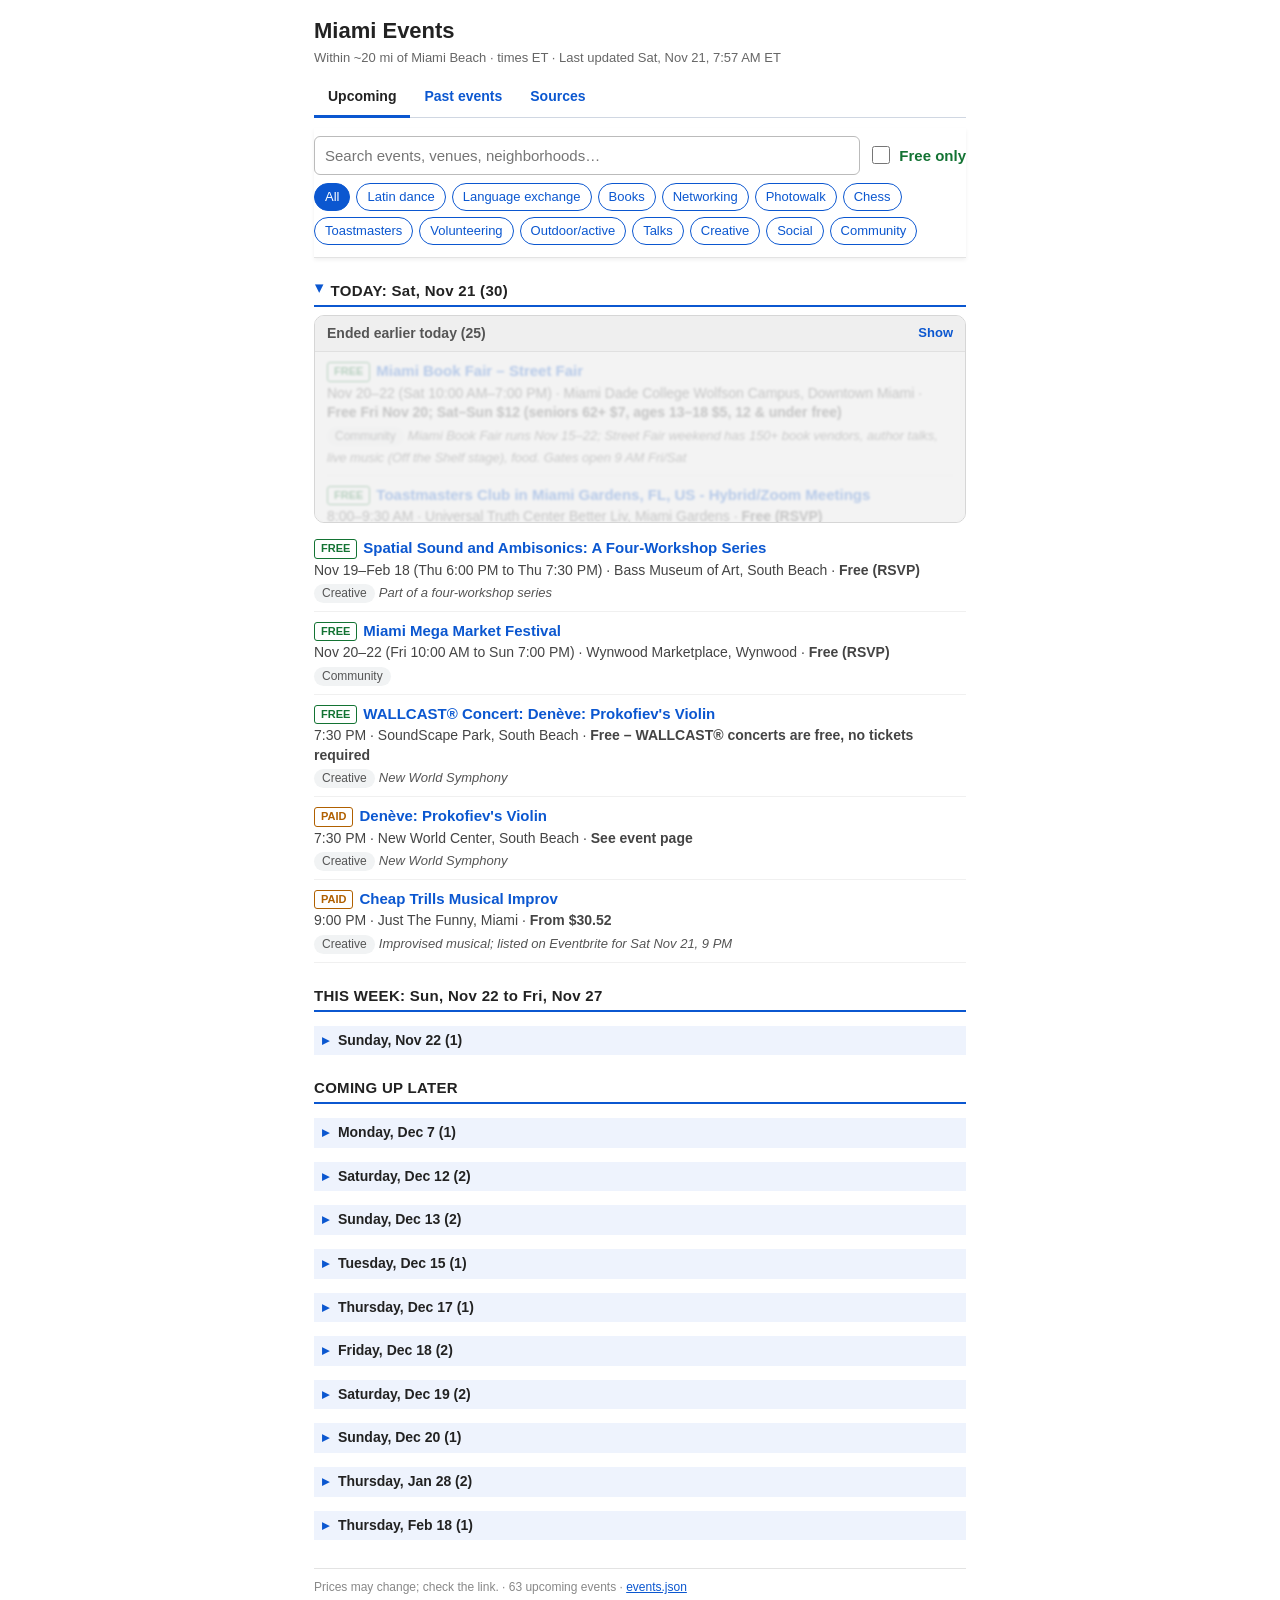
==== index.html @ 7208eda6 "Update events 2026-11-21" ====
<!DOCTYPE html>
<html lang="en"><head>
<meta charset="utf-8">
<meta name="viewport" content="width=device-width, initial-scale=1">
<meta name="robots" content="noindex, nofollow">
<title>Miami Events</title>
<link rel="stylesheet" href="style.css?v=1795265845">
</head><body><div class="wrap">
<h1>Miami Events</h1>
<p class="sub">Within ~20 mi of Miami Beach · times ET · Last updated Sat, Nov 21, 7:57 AM ET</p>
<nav class="tabs" aria-label="Pages"><a href="index.html" class="on" aria-current="page">Upcoming</a><a href="past.html">Past events</a><a href="sources.html">Sources</a></nav>
<div class="controls">
<div class="row"><input id="q" type="search" placeholder="Search events, venues, neighborhoods…" aria-label="Search">
<label class="toggle"><input type="checkbox" id="freeonly"> Free only</label></div>
<div class="chips" role="group" aria-label="Categories"><button class="chip on" data-cat="all" type="button">All</button><button class="chip" data-cat="dance" type="button">Latin dance</button><button class="chip" data-cat="language" type="button">Language exchange</button><button class="chip" data-cat="books" type="button">Books</button><button class="chip" data-cat="networking" type="button">Networking</button><button class="chip" data-cat="photowalk" type="button">Photowalk</button><button class="chip" data-cat="chess" type="button">Chess</button><button class="chip" data-cat="toastmasters" type="button">Toastmasters</button><button class="chip" data-cat="volunteering" type="button">Volunteering</button><button class="chip" data-cat="outdoor" type="button">Outdoor/active</button><button class="chip" data-cat="talks" type="button">Talks</button><button class="chip" data-cat="creative" type="button">Creative</button><button class="chip" data-cat="social" type="button">Social</button><button class="chip" data-cat="community" type="button">Community</button></div>
</div>
<section class="sec" id="today"><h2 class="todayhd" role="button" tabindex="0" aria-expanded="true"><span class="caret">&#9656;</span> TODAY: Sat, Nov 21 (<span class="dayn">30</span>)</h2><div class="endedblk collapsed hidden" id="ended"><button class="endedhd" type="button" aria-expanded="false" aria-controls="endedbody"><span>Ended earlier today (<span class="endedn">0</span>)</span><span class="endedact">Show</span></button><div class="endedbody" id="endedbody"><ul></ul><div class="veil"></div></div></div><div class="daygroup"><ul id="todaylist"><li class="ev" data-free="1" data-cat="creative" data-i="0" data-start="2026-11-19T18:00:00-05:00" data-text="spatial sound and ambisonics: a four-workshop series bass museum of art south beach 2100 collins avenue, miami beach, fl 33139, miami beach free (rsvp) creative part of a four-workshop series"><span class="lbl free">Free</span><a href="https://www.eventbrite.com/e/spatial-sound-and-ambisonics-a-four-workshop-series-tickets-2004739186874" target="_blank" rel="noopener">Spatial Sound and Ambisonics: A Four-Workshop Series</a><div class="meta">Nov 19–Feb 18 (Thu 6:00 PM to Thu 7:30 PM)<span class="endpill">Ended</span> · Bass Museum of Art, South Beach · <b>Free (RSVP)</b></div><span class="tag">Creative</span> <span class="note">Part of a four-workshop series</span></li><li class="ev" data-free="1" data-cat="community" data-i="1" data-start="2026-11-20T10:00:00-05:00" data-text="miami mega market festival wynwood marketplace wynwood 2250 northwest 2nd avenue, miami, fl 33127, miami free (rsvp) community "><span class="lbl free">Free</span><a href="https://www.eventbrite.com/e/miami-mega-market-festival-tickets-2003425547744" target="_blank" rel="noopener">Miami Mega Market Festival</a><div class="meta">Nov 20–22 (Fri 10:00 AM to Sun 7:00 PM)<span class="endpill">Ended</span> · Wynwood Marketplace, Wynwood · <b>Free (RSVP)</b></div><span class="tag">Community</span></li><li class="ev" data-free="1" data-cat="toastmasters" data-end="2026-11-21T09:30:00-05:00" data-i="2" data-start="2026-11-21T08:00:00-05:00" data-text="toastmasters club in miami gardens, fl, us - hybrid/zoom meetings universal truth center better liv miami gardens 21310 northwest 37th avenue, miami gardens, fl 33056, miami gardens free (rsvp) toastmasters hybrid (in person + zoom)"><span class="lbl free">Free</span><a href="https://www.eventbrite.com/e/toastmasters-club-in-miami-gardens-fl-us-hybridzoom-meetings-tickets-2003858464610" target="_blank" rel="noopener">Toastmasters Club in Miami Gardens, FL, US - Hybrid/Zoom Meetings</a><div class="meta">8:00–9:30 AM<span class="endpill">Ended</span> · Universal Truth Center Better Liv, Miami Gardens · <b>Free (RSVP)</b></div><span class="tag">Toastmasters</span> <span class="note">Hybrid (in person + Zoom)</span></li><li class="ev" data-free="1" data-cat="community" data-end="2026-11-21T16:00:00-05:00" data-i="3" data-start="2026-11-21T09:00:00-05:00" data-text="the underline market the underline inter stage brickell 805 sw 1st ave, miami, fl 33130, miami free (rsvp) community friends of the underline market"><span class="lbl free">Free</span><a href="https://www.eventbrite.com/e/the-underline-market-tickets-2002600612340" target="_blank" rel="noopener">The Underline Market</a><div class="meta">9:00 AM–4:00 PM<span class="endpill">Ended</span> · The Underline Inter Stage, Brickell · <b>Free (RSVP)</b></div><span class="tag">Community</span> <span class="note">Friends of The Underline market</span></li><li class="ev" data-free="1" data-cat="outdoor" data-end="2026-11-21T10:00:00-05:00" data-i="4" data-start="2026-11-21T09:00:00-05:00" data-text="uyoga |the urban gym the underline urban gym brickell 700 sw 1st ave, miami, fl 33130, miami free (rsvp) outdoor/active free weekly yoga (baptist health)"><span class="lbl free">Free</span><a href="https://www.eventbrite.com/e/uyoga-the-urban-gym-tickets-1755009965049" target="_blank" rel="noopener">UYoga |The Urban Gym</a><div class="meta">9:00–10:00 AM<span class="endpill">Ended</span> · The Underline Urban Gym, Brickell · <b>Free (RSVP)</b></div><span class="tag">Outdoor/active</span> <span class="note">Free weekly yoga (Baptist Health)</span></li><li class="ev" data-free="1" data-cat="outdoor" data-end="2026-11-21T10:30:00-05:00" data-i="5" data-start="2026-11-21T09:00:00-05:00" data-text="founders running club :: miami raccoon coffee &amp; kitchen brickell 609 brickell avenue, miami, fl 33131, miami free (rsvp) outdoor/active "><span class="lbl free">Free</span><a href="https://www.eventbrite.com/e/founders-running-club-miami-tickets-1390765118909" target="_blank" rel="noopener">Founders Running Club :: Miami</a><div class="meta">9:00–10:30 AM<span class="endpill">Ended</span> · Raccoon Coffee &amp; Kitchen, Brickell · <b>Free (RSVP)</b></div><span class="tag">Outdoor/active</span></li><li class="ev" data-free="1" data-cat="volunteering" data-end="2026-11-21T13:30:00-05:00" data-i="6" data-start="2026-11-21T09:00:00-05:00" data-text="volunteers needed: grocery distribution  at northside shopping centre 11/21 northside shopping center west little river 7900 nw 27th ave, miami, fl 33147, miami free (rsvp) volunteering joshua&#x27;s heart foundation grocery distribution"><span class="lbl free">Free</span><a href="https://www.eventbrite.com/e/volunteers-needed-grocery-distribution-at-northside-shopping-centre-1121-tickets-1998994776187" target="_blank" rel="noopener">VOLUNTEERS NEEDED: Grocery Distribution  at Northside Shopping Centre 11/21</a><div class="meta">9:00 AM–1:30 PM<span class="endpill">Ended</span> · Northside Shopping center, West Little River · <b>Free (RSVP)</b></div><span class="tag">Volunteering</span> <span class="note">Joshua&#x27;s Heart Foundation grocery distribution</span></li><li class="ev" data-free="1" data-cat="community" data-end="2026-11-21T19:00:00-05:00" data-i="7" data-start="2026-11-20T10:00:00-05:00" data-text="miami book fair – street fair miami dade college wolfson campus downtown miami 300 ne 2nd ave, miami, fl 33132 free fri nov 20; sat–sun $12 (seniors 62+ $7, ages 13–18 $5, 12 &amp; under free) community miami book fair runs nov 15–22; street fair weekend has 150+ book vendors, author talks, live music (off the shelf stage), food. gates open 9 am fri/sat"><span class="lbl free">Free</span><a href="https://miamibookfair.com/miami-book-fair/street-fair/" target="_blank" rel="noopener">Miami Book Fair – Street Fair</a><div class="meta">Nov 20–22 (Sat 10:00 AM–7:00 PM)<span class="endpill">Ended</span> · Miami Dade College Wolfson Campus, Downtown Miami · <b>Free Fri Nov 20; Sat–Sun $12 (seniors 62+ $7, ages 13–18 $5, 12 &amp; under free)</b></div><span class="tag">Community</span> <span class="note">Miami Book Fair runs Nov 15–22; Street Fair weekend has 150+ book vendors, author talks, live music (Off the Shelf stage), food. Gates open 9 AM Fri/Sat</span></li><li class="ev" data-free="1" data-cat="books" data-end="2026-11-21T12:30:00-05:00" data-i="8" data-start="2026-11-21T10:30:00-05:00" data-text="book club: great conversations pinecrest branch pinecrest  free books registration required"><span class="lbl free">Free</span><a href="https://mdpls.org/event/15300609" target="_blank" rel="noopener">Book Club: Great Conversations</a><div class="meta">10:30 AM–12:30 PM<span class="endpill">Ended</span> · Pinecrest Branch, Pinecrest · <b>Free</b></div><span class="tag">Books</span> <span class="note">registration required</span></li><li class="ev" data-free="1" data-cat="talks" data-end="2026-11-21T11:30:00-05:00" data-i="9" data-start="2026-11-21T10:30:00-05:00" data-text="miami beach architecture talk jewish museum of florida south beach 301 washington avenue, miami beach, fl 33139, miami beach free (rsvp) talks "><span class="lbl free">Free</span><a href="https://www.eventbrite.com/e/miami-beach-architecture-talk-tickets-2004605783862" target="_blank" rel="noopener">Miami Beach Architecture Talk</a><div class="meta">10:30–11:30 AM<span class="endpill">Ended</span> · Jewish Museum of Florida, South Beach · <b>Free (RSVP)</b></div><span class="tag">Talks</span></li><li class="ev" data-free="1" data-cat="outdoor" data-end="2026-11-21T11:30:00-05:00" data-i="10" data-start="2026-11-21T10:30:00-05:00" data-text="alo collins ave: alo runners club alo collins ave south beach 100 lincoln rd, miami beach, fl 33139 free (rsvp) outdoor/active "><span class="lbl free">Free</span><a href="https://luma.com/n2taoyyf" target="_blank" rel="noopener">ALO COLLINS AVE: ALO RUNNERS CLUB</a><div class="meta">10:30–11:30 AM<span class="endpill">Ended</span> · ALO Collins Ave, South Beach · <b>Free (RSVP)</b></div><span class="tag">Outdoor/active</span></li><li class="ev" data-free="1" data-cat="language" data-end="2026-11-21T12:00:00-05:00" data-i="11" data-start="2026-11-21T11:00:00-05:00" data-text="english conversation circle kendale lakes branch kendale lakes  free language exchange english conversation practice"><span class="lbl free">Free</span><a href="https://mdpls.org/event/17193326" target="_blank" rel="noopener">English Conversation Circle</a><div class="meta">11:00 AM–12:00 PM<span class="endpill">Ended</span> · Kendale Lakes Branch, Kendale Lakes · <b>Free</b></div><span class="tag">Language exchange</span> <span class="note">English conversation practice</span></li><li class="ev" data-free="1" data-cat="talks" data-end="2026-11-21T12:30:00-05:00" data-i="12" data-start="2026-11-21T11:30:00-05:00" data-text="miami beach jewish history talk jewish museum of florida south beach 301 washington avenue, miami beach, fl 33139, miami beach free (rsvp) talks "><span class="lbl free">Free</span><a href="https://www.eventbrite.com/e/miami-beach-jewish-history-talk-tickets-2004606195092" target="_blank" rel="noopener">Miami Beach Jewish History Talk</a><div class="meta">11:30 AM–12:30 PM<span class="endpill">Ended</span> · Jewish Museum of Florida, South Beach · <b>Free (RSVP)</b></div><span class="tag">Talks</span></li><li class="ev" data-free="1" data-cat="community" data-end="2026-11-21T20:00:00-05:00" data-i="13" data-start="2026-11-21T12:00:00-05:00" data-text="chewy claus dream express the underline inter stage brickell 805 sw 1st ave, miami, fl 33130, miami free (rsvp) community holiday pop-up supporting shelter pets"><span class="lbl free">Free</span><a href="https://www.eventbrite.com/e/chewy-claus-dream-express-tickets-2004584942525" target="_blank" rel="noopener">Chewy Claus Dream Express</a><div class="meta">12:00–8:00 PM<span class="endpill">Ended</span> · The Underline Inter Stage, Brickell · <b>Free (RSVP)</b></div><span class="tag">Community</span> <span class="note">Holiday pop-up supporting shelter pets</span></li><li class="ev" data-free="1" data-cat="language" data-end="2026-11-21T14:00:00-05:00" data-i="14" data-start="2026-11-21T12:00:00-05:00" data-text="int&#x27;l café miami language exchange dear eleanor edgewater 148 ne 28th st, miami free (no fee listed) language exchange multi-language exchange (language stickers); you went to int&#x27;l café here oct 3"><span class="lbl free">Free</span><a href="https://www.meetup.com/intl-cafe-miami/events/316292358/" target="_blank" rel="noopener">INT&#x27;L CAFÉ Miami Language Exchange</a><div class="meta">12:00–2:00 PM<span class="endpill">Ended</span> · Dear Eleanor, Edgewater · <b>Free (no fee listed)</b></div><span class="tag">Language exchange</span> <span class="note">Multi-language exchange (language stickers); you went to INT&#x27;L CAFÉ here Oct 3</span></li><li class="ev" data-free="1" data-cat="chess" data-end="2026-11-21T15:00:00-05:00" data-i="15" data-start="2026-11-21T13:00:00-05:00" data-text="rook &amp; roll chess club kendall branch kendall  free chess "><span class="lbl free">Free</span><a href="https://mdpls.org/event/16459170" target="_blank" rel="noopener">Rook &amp; Roll Chess Club</a><div class="meta">1:00–3:00 PM<span class="endpill">Ended</span> · Kendall Branch, Kendall · <b>Free</b></div><span class="tag">Chess</span></li><li class="ev" data-free="1" data-cat="language" data-end="2026-11-21T14:30:00-05:00" data-i="16" data-start="2026-11-21T13:00:00-05:00" data-text="learn to speak haitian creole northeast dade-aventura branch aventura  free language exchange "><span class="lbl free">Free</span><a href="https://mdpls.org/event/17592695" target="_blank" rel="noopener">Learn to Speak Haitian Creole</a><div class="meta">1:00–2:30 PM<span class="endpill">Ended</span> · Northeast Dade-Aventura Branch, Aventura · <b>Free</b></div><span class="tag">Language exchange</span></li><li class="ev" data-free="1" data-cat="chess" data-end="2026-11-21T17:00:00-05:00" data-i="17" data-start="2026-11-21T14:00:00-05:00" data-text="chess club frederica s. wilson regional (formerly north dade regional) north dade  free chess "><span class="lbl free">Free</span><a href="https://mdpls.org/event/17056246" target="_blank" rel="noopener">Chess Club</a><div class="meta">2:00–5:00 PM<span class="endpill">Ended</span> · Frederica S. Wilson Regional (Formerly North Dade Regional), North Dade · <b>Free</b></div><span class="tag">Chess</span></li><li class="ev" data-free="1" data-cat="language" data-end="2026-11-21T16:30:00-05:00" data-i="18" data-start="2026-11-21T14:00:00-05:00" data-text="japanese language club westchester regional westchester  free language exchange registration required"><span class="lbl free">Free</span><a href="https://mdpls.org/event/15249932" target="_blank" rel="noopener">Japanese Language Club</a><div class="meta">2:00–4:30 PM<span class="endpill">Ended</span> · Westchester Regional, Westchester · <b>Free</b></div><span class="tag">Language exchange</span> <span class="note">registration required</span></li><li class="ev" data-free="1" data-cat="social" data-end="2026-11-21T15:00:00-05:00" data-i="19" data-start="2026-11-21T14:00:00-05:00" data-text="boba and board games specialtea lounge &amp; café westchester 10766 coral way, miami, fl 33165, miami free (rsvp) social "><span class="lbl free">Free</span><a href="https://www.eventbrite.com/e/boba-and-board-games-tickets-2004536196725" target="_blank" rel="noopener">Boba and Board Games</a><div class="meta">2:00–3:00 PM<span class="endpill">Ended</span> · specialTEA Lounge &amp; Café, Westchester · <b>Free (RSVP)</b></div><span class="tag">Social</span></li><li class="ev" data-free="1" data-cat="photowalk" data-end="2026-11-21T17:00:00-05:00" data-i="20" data-start="2026-11-21T15:30:00-05:00" data-text="photo walk lemon city branch little haiti  free photowalk registration required"><span class="lbl free">Free</span><a href="https://mdpls.org/event/17582122" target="_blank" rel="noopener">Photo Walk</a><div class="meta">3:30–5:00 PM<span class="endpill">Ended</span> · Lemon City Branch, Little Haiti · <b>Free</b></div><span class="tag">Photowalk</span> <span class="note">registration required</span></li><li class="ev" data-free="1" data-cat="books" data-end="2026-11-21T17:30:00-05:00" data-i="21" data-start="2026-11-21T16:00:00-05:00" data-text="not your mom&#x27;s book club main library downtown miami  free books registration required"><span class="lbl free">Free</span><a href="https://mdpls.org/event/17660290" target="_blank" rel="noopener">Not Your Mom&#x27;s Book Club</a><div class="meta">4:00–5:30 PM<span class="endpill">Ended</span> · Main Library, Downtown Miami · <b>Free</b></div><span class="tag">Books</span> <span class="note">registration required</span></li><li class="ev" data-free="1" data-cat="dance" data-end="2026-11-22T03:00:00-05:00" data-i="22" data-start="2026-11-21T16:00:00-05:00" data-text="el parche: colombia se baila! the wynwood marketplace wynwood 2250 nw 2nd ave, miami, fl 33127, miami free–$45.15 latin dance "><span class="lbl free">Free</span><a href="https://www.eventbrite.com/e/el-parche-colombia-se-baila-tickets-2004406383450" target="_blank" rel="noopener">El Parche: Colombia Se Baila!</a><div class="meta">4:00 PM–3:00 AM<span class="endpill">Ended</span> · The Wynwood Marketplace, Wynwood · <b>Free–$45.15</b></div><span class="tag">Latin dance</span></li><li class="ev" data-free="1" data-cat="creative" data-i="23" data-start="2026-11-21T19:30:00-05:00" data-text="wallcast® concert: denève: prokofiev&#x27;s violin soundscape park south beach 400 17th st, miami beach, fl 33139 free – wallcast® concerts are free, no tickets required creative new world symphony"><span class="lbl free">Free</span><a href="https://www.nws.edu/tickets/concerts-and-events/2026-27-season/wallcast-concerts/wallcast-concert-den%C3%A8ve-prokofievs-violin/" target="_blank" rel="noopener">WALLCAST® Concert: Denève: Prokofiev&#x27;s Violin</a><div class="meta">7:30 PM<span class="endpill">Ended</span> · SoundScape Park, South Beach · <b>Free – WALLCAST® concerts are free, no tickets required</b></div><span class="tag">Creative</span> <span class="note">New World Symphony</span></li><li class="ev" data-free="1" data-cat="dance" data-end="2026-11-22T03:00:00-05:00" data-i="24" data-start="2026-11-21T22:00:00-05:00" data-text="salsa saturdays wynwood | free classes + after party with rsvp 150 nw 24th st wynwood 150 northwest 24th street, miami, fl 33127, miami free classes with rsvp (paid table options) latin dance free classes with rsvp; tables sold separately"><span class="lbl free">Free</span><a href="https://www.eventbrite.com/e/salsa-saturdays-wynwood-free-classes-after-party-with-rsvp-tickets-1982403891404" target="_blank" rel="noopener">Salsa Saturdays Wynwood | FREE Classes + After Party with RSVP</a><div class="meta">10:00 PM–3:00 AM<span class="endpill">Ended</span> · 150 NW 24th St, Wynwood · <b>Free classes with RSVP (paid table options)</b></div><span class="tag">Latin dance</span> <span class="note">Free classes with RSVP; tables sold separately</span></li><li class="ev" data-free="0" data-cat="dance" data-end="2026-11-21T22:00:00-05:00" data-i="25" data-start="2026-11-21T18:00:00-05:00" data-text="salsa night at the abbey at aventura! the abbey at aventura aventura 19505 biscayne blvd, aventura, fl 33180 see event page latin dance miami salsa events; live music &amp; percussion"><span class="lbl paid">Paid</span><a href="https://www.meetup.com/miamisalsaevents/events/317384265/" target="_blank" rel="noopener">Salsa Night at The Abbey at Aventura!</a><div class="meta">6:00–10:00 PM<span class="endpill">Ended</span> · The Abbey at Aventura, Aventura · <b>See event page</b></div><span class="tag">Latin dance</span> <span class="note">Miami Salsa Events; live music &amp; percussion</span></li><li class="ev" data-free="0" data-cat="creative" data-i="26" data-start="2026-11-21T19:30:00-05:00" data-text="denève: prokofiev&#x27;s violin new world center south beach 500 17th st, miami beach, fl 33139 see event page creative new world symphony"><span class="lbl paid">Paid</span><a href="https://www.nws.edu/tickets/concerts-and-events/2026-27-season/deneve-prokofievs-violin/" target="_blank" rel="noopener">Denève: Prokofiev&#x27;s Violin</a><div class="meta">7:30 PM<span class="endpill">Ended</span> · New World Center, South Beach · <b>See event page</b></div><span class="tag">Creative</span> <span class="note">New World Symphony</span></li><li class="ev" data-free="0" data-cat="dance" data-end="2026-11-22T02:00:00-05:00" data-i="27" data-start="2026-11-21T20:30:00-05:00" data-text="sway &amp; sip: queer salsa social the twisted tonic - rooftop bar south beach 723 lincoln lane north, miami beach see event page latin dance amigos meet x sway &amp; sip x tinder; optional speed friending, beginner salsa class, then salsa/bachata dj"><span class="lbl paid">Paid</span><a href="https://www.heylo.com/event/-P3vpWDBnWpxsj-QymVQ" target="_blank" rel="noopener">Sway &amp; Sip: Queer Salsa Social</a><div class="meta">8:30 PM–2:00 AM<span class="endpill">Ended</span> · The Twisted Tonic - Rooftop Bar, South Beach · <b>See event page</b></div><span class="tag">Latin dance</span> <span class="note">Amigos Meet x Sway &amp; Sip x Tinder; optional speed friending, beginner salsa class, then salsa/bachata DJ</span></li><li class="ev" data-free="0" data-cat="creative" data-i="28" data-start="2026-11-21T21:00:00-05:00" data-text="cheap trills musical improv just the funny miami 3119 coral way, 2nd floor, miami, fl 33145 from $30.52 creative improvised musical; listed on eventbrite for sat nov 21, 9 pm"><span class="lbl paid">Paid</span><a href="https://www.eventbrite.com/o/just-the-funny-121458512491" target="_blank" rel="noopener">Cheap Trills Musical Improv</a><div class="meta">9:00 PM<span class="endpill">Ended</span> · Just The Funny, Miami · <b>From $30.52</b></div><span class="tag">Creative</span> <span class="note">Improvised musical; listed on Eventbrite for Sat Nov 21, 9 PM</span></li><li class="ev" data-free="0" data-cat="creative" data-end="2026-11-21T22:30:00-05:00" data-i="29" data-start="2026-11-21T21:00:00-05:00" data-text="so lit saturday blackbird ordinary comedy night blackbird ordinary brickell 729 sw 1st ave, miami see event page creative "><span class="lbl paid">Paid</span><a href="https://www.meetup.com/miami-stand-up-comedy-meetup/events/317247783/" target="_blank" rel="noopener">SO LIT Saturday Blackbird Ordinary Comedy Night</a><div class="meta">9:00–10:30 PM<span class="endpill">Ended</span> · Blackbird Ordinary, Brickell · <b>See event page</b></div><span class="tag">Creative</span></li></ul></div><p class="empty">No matching events today.</p></section><section class="sec" id="week"><h2>THIS WEEK: Sun, Nov 22 to Fri, Nov 27</h2><div class="daygroup fold folded"><h3 class="day" role="button" tabindex="0" aria-expanded="false"><span class="caret">&#9656;</span> Sunday, Nov 22 (<span class="dayn">8</span>)</h3><ul><li class="ev" data-free="1" data-cat="community" data-end="2026-11-22T18:00:00-05:00" data-text="lincoln road farmers market meridian avenue through washington avenue south beach lincoln road, miami beach, fl 33139, miami beach free (rsvp) community "><span class="lbl free">Free</span><a href="https://www.eventbrite.com/e/lincoln-road-farmers-market-tickets-1983970320636" target="_blank" rel="noopener">Lincoln Road Farmers Market</a><div class="meta">9:00 AM–6:00 PM · Meridian Avenue through Washington Avenue, South Beach · <b>Free (RSVP)</b></div><span class="tag">Community</span></li><li class="ev" data-free="1" data-cat="outdoor" data-end="2026-11-22T11:30:00-05:00" data-text="alo recovery walk: alo collins ave alo collins ave south beach 100 lincoln rd, miami beach, fl 33139 free (rsvp) outdoor/active "><span class="lbl free">Free</span><a href="https://luma.com/ww92nsp8" target="_blank" rel="noopener">ALO RECOVERY WALK: ALO COLLINS AVE</a><div class="meta">10:30–11:30 AM · ALO Collins Ave, South Beach · <b>Free (RSVP)</b></div><span class="tag">Outdoor/active</span></li><li class="ev" data-free="1" data-cat="volunteering" data-end="2026-11-22T15:00:00-05:00" data-text="🐶❤️ one love foundation-pawventures edition: social walks for shelter dogs miami dade animal shelter doral 3599 nw 79th ave,, miami free (no fee listed) volunteering walk shelter dogs at miami-dade animal shelter (~12 mi)"><span class="lbl free">Free</span><a href="https://www.meetup.com/one-love-fun-volunteer-events/events/312541784/" target="_blank" rel="noopener">🐶❤️ One Love Foundation-Pawventures Edition: Social Walks for Shelter Dogs</a><div class="meta">11:30 AM–3:00 PM · Miami Dade Animal Shelter, Doral · <b>Free (no fee listed)</b></div><span class="tag">Volunteering</span> <span class="note">walk shelter dogs at Miami-Dade Animal Shelter (~12 mi)</span></li><li class="ev" data-free="1" data-cat="photowalk" data-end="2026-11-22T18:00:00-05:00" data-text="photowalk 66 - south pointe loop burger king (meeting point) south beach 1100 5th st, miami beach free (no fee listed) photowalk street photography - miami beach; sunset loop around south pointe"><span class="lbl free">Free</span><a href="https://www.meetup.com/street-photography-miami-beach/events/317221243/" target="_blank" rel="noopener">Photowalk 66 - South Pointe Loop</a><div class="meta">4:00–6:00 PM · Burger King (meeting point), South Beach · <b>Free (no fee listed)</b></div><span class="tag">Photowalk</span> <span class="note">Street Photography - Miami Beach; sunset loop around South Pointe</span></li><li class="ev" data-free="1" data-cat="outdoor" data-end="2026-11-22T17:30:00-05:00" data-text="free sunday sunset vinyasa yoga • stress relief &amp; breathwork • miami beach south pointe park south beach 1 washington avenue, miami beach, fl 33139, miami beach free (rsvp) outdoor/active "><span class="lbl free">Free</span><a href="https://www.eventbrite.com/e/free-sunday-sunset-vinyasa-yoga-stress-relief-breathwork-miami-beach-tickets-2003785021941" target="_blank" rel="noopener">Free Sunday Sunset Vinyasa Yoga • Stress Relief &amp; Breathwork • Miami Beach</a><div class="meta">4:30–5:30 PM · South Pointe Park, South Beach · <b>Free (RSVP)</b></div><span class="tag">Outdoor/active</span></li><li class="ev" data-free="1" data-cat="dance" data-end="2026-11-22T22:00:00-05:00" data-text="miami beach ¡baila! by commissioner joe magazine at the bandshell miami beach bandshell north beach 7275 collins ave, miami beach, fl 33141 free (rsvp) latin dance salsa, bachata, merengue; free lesson 7–7:30 pm, party 7:30–10 pm"><span class="lbl free">Free</span><a href="https://events.miamibeachfl.gov/event/miami-beach-baila-by-commissioner-joe-magazine-november2026/" target="_blank" rel="noopener">Miami Beach ¡Baila! by Commissioner Joe Magazine at the Bandshell</a><div class="meta">7:00–10:00 PM · Miami Beach Bandshell, North Beach · <b>Free (RSVP)</b></div><span class="tag">Latin dance</span> <span class="note">Salsa, bachata, merengue; free lesson 7–7:30 PM, party 7:30–10 PM</span></li><li class="ev" data-free="1" data-cat="dance" data-end="2026-11-23T02:00:00-05:00" data-text="salsero sundays ball &amp; chain little havana 1513 sw 8th st, miami, fl 33135 free entry with rsvp; free salsa class at 9 pm latin dance 21+ with id; dj sets"><span class="lbl free">Free</span><a href="https://speakeasygo.com/ball-and-chain/Salsero-Sundays?eid=EVE-SOKB38" target="_blank" rel="noopener">Salsero Sundays</a><div class="meta">8:00 PM–2:00 AM · Ball &amp; Chain, Little Havana · <b>Free entry with RSVP; free salsa class at 9 PM</b></div><span class="tag">Latin dance</span> <span class="note">21+ with ID; DJ sets</span></li><li class="ev" data-free="0" data-cat="creative" data-text="denève: prokofiev&#x27;s violin new world center south beach 500 17th st, miami beach, fl 33139 see event page creative new world symphony"><span class="lbl paid">Paid</span><a href="https://www.nws.edu/tickets/concerts-and-events/2026-27-season/deneve-prokofievs-violin/" target="_blank" rel="noopener">Denève: Prokofiev&#x27;s Violin</a><div class="meta">2:00 PM · New World Center, South Beach · <b>See event page</b></div><span class="tag">Creative</span> <span class="note">New World Symphony</span></li></ul></div><div class="daygroup fold folded"><h3 class="day" role="button" tabindex="0" aria-expanded="false"><span class="caret">&#9656;</span> Monday, Nov 23 (<span class="dayn">2</span>)</h3><ul><li class="ev" data-free="0" data-cat="creative" data-end="2026-11-23T16:00:00-05:00" data-text="new world center tours new world center south beach 500 17th st, miami beach $15 creative 45–60 min guided tour of the frank gehry building; nws cancels tours with no bookings 24h before"><span class="lbl paid">Paid</span><a href="https://www.nws.edu/tickets/concerts-and-events/2026-27-season/new-world-center-tours/?date=2026-11-23" target="_blank" rel="noopener">New World Center Tours</a><div class="meta">3:00–4:00 PM · New World Center, South Beach · <b>$15</b></div><span class="tag">Creative</span> <span class="note">45–60 min guided tour of the Frank Gehry building; NWS cancels tours with no bookings 24h before</span></li><li class="ev" data-free="0" data-cat="social" data-end="2026-11-23T22:00:00-05:00" data-text="la mesita - gather and games daniel&#x27;s miami coral gables 1500 san ignacio avenue, coral gables, fl 33146, coral gables $76.54 social rooftop game night: mahjong, dominoes, rummikub"><span class="lbl paid">Paid</span><a href="https://www.eventbrite.com/e/la-mesita-gather-and-games-tickets-2003534679159" target="_blank" rel="noopener">La Mesita - Gather and Games</a><div class="meta">6:00–10:00 PM · Daniel&#x27;s Miami, Coral Gables · <b>$76.54</b></div><span class="tag">Social</span> <span class="note">rooftop game night: mahjong, dominoes, Rummikub</span></li></ul></div><div class="daygroup fold folded"><h3 class="day" role="button" tabindex="0" aria-expanded="false"><span class="caret">&#9656;</span> Tuesday, Nov 24 (<span class="dayn">2</span>)</h3><ul><li class="ev" data-free="0" data-cat="social" data-end="2026-11-24T21:30:00-05:00" data-text="dungeons &amp; dragons 195 ne 46th st upper east side / mimo 195 ne 46th st, miami, fl 33137 cost unknown social no public event page found."><span class="lbl new">New</span><span class="lbl paid">Paid</span><a href="" target="_blank" rel="noopener">Dungeons &amp; Dragons</a><div class="meta">6:00–9:30 PM · 195 NE 46th St, Upper East Side / MiMo · <b>Cost unknown</b></div><span class="tag">Social</span> <span class="note">No public event page found.</span></li><li class="ev" data-free="0" data-cat="creative" data-end="2026-11-24T22:00:00-05:00" data-text="kinbaku miami rope jam dear eleanor edgewater 148 ne 28th st, miami, fl 33137 cost unknown creative adults-only monthly shibari rope jam (last tuesday), all levels, loaner rope"><span class="lbl paid">Paid</span><a href="https://posh.vip/e/kinbaku-miami-rope-jam-2026-11-25-3-0" target="_blank" rel="noopener">Kinbaku Miami Rope Jam</a><div class="meta">7:00–10:00 PM · Dear Eleanor, Edgewater · <b>Cost unknown</b></div><span class="tag">Creative</span> <span class="note">Adults-only monthly shibari rope jam (last Tuesday), all levels, loaner rope</span></li></ul></div><div class="daygroup fold folded"><h3 class="day" role="button" tabindex="0" aria-expanded="false"><span class="caret">&#9656;</span> Wednesday, Nov 25 (<span class="dayn">1</span>)</h3><ul><li class="ev" data-free="0" data-cat="creative" data-end="2026-11-25T16:00:00-05:00" data-text="new world center tours new world center south beach 500 17th st, miami beach $15 creative 45–60 min guided tour of the frank gehry building; nws cancels tours with no bookings 24h before"><span class="lbl paid">Paid</span><a href="https://www.nws.edu/tickets/concerts-and-events/2026-27-season/new-world-center-tours/?date=2026-11-25" target="_blank" rel="noopener">New World Center Tours</a><div class="meta">3:00–4:00 PM · New World Center, South Beach · <b>$15</b></div><span class="tag">Creative</span> <span class="note">45–60 min guided tour of the Frank Gehry building; NWS cancels tours with no bookings 24h before</span></li></ul></div><div class="daygroup fold folded"><h3 class="day" role="button" tabindex="0" aria-expanded="false"><span class="caret">&#9656;</span> Friday, Nov 27 (<span class="dayn">1</span>)</h3><ul><li class="ev" data-free="1" data-cat="social" data-end="2026-11-27T11:00:00-05:00" data-text="tasting at ten - miami counter culture coffee little haiti / north miami ave 7450 n miami ave, miami, fl 33150 free (rsvp) social weekly friday coffee tasting; standing interest"><span class="lbl free">Free</span><a href="https://www.eventbrite.com/e/tasting-at-ten-miami-tickets-1979225692325" target="_blank" rel="noopener">Tasting at Ten - Miami</a><div class="meta">10:00–11:00 AM · Counter Culture Coffee, Little Haiti / North Miami Ave · <b>Free (RSVP)</b></div><span class="tag">Social</span> <span class="note">Weekly Friday coffee tasting; standing interest</span></li></ul></div><p class="empty">No matching events this week.</p></section><section class="sec" id="later"><h2>COMING UP LATER</h2><div class="daygroup fold folded"><h3 class="day" role="button" tabindex="0" aria-expanded="false"><span class="caret">&#9656;</span> Monday, Nov 30 (<span class="dayn">1</span>)</h3><ul><li class="ev" data-free="0" data-cat="creative" data-end="2026-11-30T16:00:00-05:00" data-text="new world center tours new world center south beach 500 17th st, miami beach $15 creative 45–60 min guided tour of the frank gehry building; nws cancels tours with no bookings 24h before"><span class="lbl paid">Paid</span><a href="https://www.nws.edu/tickets/concerts-and-events/2026-27-season/new-world-center-tours/?date=2026-11-30" target="_blank" rel="noopener">New World Center Tours</a><div class="meta">3:00–4:00 PM · New World Center, South Beach · <b>$15</b></div><span class="tag">Creative</span> <span class="note">45–60 min guided tour of the Frank Gehry building; NWS cancels tours with no bookings 24h before</span></li></ul></div><div class="daygroup fold folded"><h3 class="day" role="button" tabindex="0" aria-expanded="false"><span class="caret">&#9656;</span> Thursday, Dec 3 (<span class="dayn">2</span>)</h3><ul><li class="ev" data-free="1" data-cat="creative" data-end="2026-12-03T12:00:00-05:00" data-text="baker&#x27;s brunch: open studios &amp; cafecito bakehouse art complex wynwood 561 northwest 32nd street, miami, fl 33127, miami free (rsvp) creative bakehouse open studios (miami art week)"><span class="lbl free">Free</span><a href="https://www.bacfl.org/events/bakers-brunch-open-studios-cafecito" target="_blank" rel="noopener">Baker&#x27;s Brunch: Open Studios &amp; Cafecito</a><div class="meta">9:00 AM–12:00 PM · Bakehouse Art Complex, Wynwood · <b>Free (RSVP)</b></div><span class="tag">Creative</span> <span class="note">Bakehouse open studios (Miami Art Week)</span></li><li class="ev" data-free="0" data-cat="networking" data-end="2026-12-03T21:00:00-05:00" data-text="miami hottest networking event for young professionals negroni brickell brickell 955 s miami ave, miami, fl 33130 $10.54–$22.52 networking "><span class="lbl paid">Paid</span><a href="https://www.eventbrite.com/e/miami-hottest-networking-event-for-young-professionals-tickets-2002064658287" target="_blank" rel="noopener">Miami Hottest Networking Event For Young Professionals</a><div class="meta">7:00–9:00 PM · Negroni Brickell, Brickell · <b>$10.54–$22.52</b></div><span class="tag">Networking</span></li></ul></div><div class="daygroup fold folded"><h3 class="day" role="button" tabindex="0" aria-expanded="false"><span class="caret">&#9656;</span> Friday, Dec 4 (<span class="dayn">1</span>)</h3><ul><li class="ev" data-free="1" data-cat="social" data-end="2026-12-04T11:00:00-05:00" data-text="tasting at ten - miami counter culture coffee little haiti / north miami ave 7450 n miami ave, miami, fl 33150 free (rsvp) social weekly friday coffee tasting; standing interest"><span class="lbl free">Free</span><a href="https://www.eventbrite.com/e/tasting-at-ten-miami-tickets-1979225693328" target="_blank" rel="noopener">Tasting at Ten - Miami</a><div class="meta">10:00–11:00 AM · Counter Culture Coffee, Little Haiti / North Miami Ave · <b>Free (RSVP)</b></div><span class="tag">Social</span> <span class="note">Weekly Friday coffee tasting; standing interest</span></li></ul></div><div class="daygroup fold folded"><h3 class="day" role="button" tabindex="0" aria-expanded="false"><span class="caret">&#9656;</span> Monday, Dec 7 (<span class="dayn">1</span>)</h3><ul><li class="ev" data-free="1" data-cat="social" data-end="2026-12-07T14:00:00-05:00" data-text="catalog cupping  - counter culture coffee miami counter culture coffee miami miami  free (rsvp) social monthly coffee cupping; taste counter culture menu"><span class="lbl free">Free</span><a href="https://www.eventbrite.com/e/catalog-cupping-counter-culture-coffee-miami-tickets-1976621804025" target="_blank" rel="noopener">Catalog Cupping  - Counter Culture Coffee Miami</a><div class="meta">1:00–2:00 PM · Counter Culture Coffee Miami, Miami · <b>Free (RSVP)</b></div><span class="tag">Social</span> <span class="note">Monthly coffee cupping; taste Counter Culture menu</span></li></ul></div><div class="daygroup fold folded"><h3 class="day" role="button" tabindex="0" aria-expanded="false"><span class="caret">&#9656;</span> Saturday, Dec 12 (<span class="dayn">2</span>)</h3><ul><li class="ev" data-free="1" data-cat="creative" data-text="wallcast® concert: denève: brahms 3 soundscape park south beach 400 17th st, miami beach, fl 33139 free – wallcast® concerts are free, no tickets required creative new world symphony"><span class="lbl free">Free</span><a href="https://www.nws.edu/tickets/concerts-and-events/2026-27-season/wallcast-concerts/wallcast-concert-den%C3%A8ve-brahms-3/" target="_blank" rel="noopener">WALLCAST® Concert: Denève: Brahms 3</a><div class="meta">7:30 PM · SoundScape Park, South Beach · <b>Free – WALLCAST® concerts are free, no tickets required</b></div><span class="tag">Creative</span> <span class="note">New World Symphony</span></li><li class="ev" data-free="0" data-cat="creative" data-text="denève: brahms 3 new world center south beach 500 17th st, miami beach, fl 33139 see event page creative new world symphony"><span class="lbl paid">Paid</span><a href="https://www.nws.edu/tickets/concerts-and-events/2026-27-season/deneve-brahms-3/" target="_blank" rel="noopener">Denève: Brahms 3</a><div class="meta">7:30 PM · New World Center, South Beach · <b>See event page</b></div><span class="tag">Creative</span> <span class="note">New World Symphony</span></li></ul></div><div class="daygroup fold folded"><h3 class="day" role="button" tabindex="0" aria-expanded="false"><span class="caret">&#9656;</span> Sunday, Dec 13 (<span class="dayn">2</span>)</h3><ul><li class="ev" data-free="0" data-cat="dance" data-end="2026-12-13T20:00:00-05:00" data-text="un party de bachata usa tour - miami - furia rooftop furia disco miami wynwood 31 nw 36th st, miami, fl 33127 $24.80–$47.64 latin dance daytime rooftop bachata, salsa &amp; típico party; eventbrite now lists sun nov 15 (was oct 18), tickets on sale from nov 15 (checked oct 18); eventbrite page shows dec 13, 2026 (was saved as nov 15); rechecked nov 15"><span class="lbl paid">Paid</span><a href="https://www.eventbrite.com/e/un-party-de-bachata-usa-tour-miami-furia-rooftop-tickets-2000140815020" target="_blank" rel="noopener">Un Party De Bachata USA TOUR - Miami - Furia Rooftop</a><div class="meta">1:00–8:00 PM · Furia Disco Miami, Wynwood · <b>$24.80–$47.64</b></div><span class="tag">Latin dance</span> <span class="note">daytime rooftop bachata, salsa &amp; típico party; Eventbrite now lists Sun Nov 15 (was Oct 18), tickets on sale from Nov 15 (checked Oct 18); Eventbrite page shows Dec 13, 2026 (was saved as Nov 15); rechecked Nov 15</span></li><li class="ev" data-free="0" data-cat="creative" data-text="denève: brahms 3 new world center south beach 500 17th st, miami beach, fl 33139 see event page creative new world symphony"><span class="lbl paid">Paid</span><a href="https://www.nws.edu/tickets/concerts-and-events/2026-27-season/deneve-brahms-3/" target="_blank" rel="noopener">Denève: Brahms 3</a><div class="meta">2:00 PM · New World Center, South Beach · <b>See event page</b></div><span class="tag">Creative</span> <span class="note">New World Symphony</span></li></ul></div><div class="daygroup fold folded"><h3 class="day" role="button" tabindex="0" aria-expanded="false"><span class="caret">&#9656;</span> Tuesday, Dec 15 (<span class="dayn">1</span>)</h3><ul><li class="ev" data-free="0" data-cat="creative" data-text="notes on being new world center south beach 500 17th st, miami beach, fl 33139 pay what you wish (suggested $10) creative new world symphony"><span class="lbl paid">Paid</span><a href="https://www.nws.edu/tickets/concerts-and-events/2026-27-season/notes-on-being/" target="_blank" rel="noopener">Notes on Being</a><div class="meta">7:30 PM · New World Center, South Beach · <b>Pay what you wish (suggested $10)</b></div><span class="tag">Creative</span> <span class="note">New World Symphony</span></li></ul></div><div class="daygroup fold folded"><h3 class="day" role="button" tabindex="0" aria-expanded="false"><span class="caret">&#9656;</span> Thursday, Dec 17 (<span class="dayn">1</span>)</h3><ul><li class="ev" data-free="1" data-cat="creative" data-end="2026-12-17T21:00:00-05:00" data-text="lincoln road art walk lincoln road south beach 1100 lincoln road, miami beach, fl 33139 free creative self-guided gallery walk (oolite arts, fiu urban studios, more); culture crawl night"><span class="lbl free">Free</span><a href="https://events.miamibeachfl.gov/event/lincoln-road-art-walk/2026-12-17/" target="_blank" rel="noopener">Lincoln Road Art Walk</a><div class="meta">6:00–9:00 PM · Lincoln Road, South Beach · <b>Free</b></div><span class="tag">Creative</span> <span class="note">Self-guided gallery walk (Oolite Arts, FIU Urban Studios, more); Culture Crawl night</span></li></ul></div><div class="daygroup fold folded"><h3 class="day" role="button" tabindex="0" aria-expanded="false"><span class="caret">&#9656;</span> Friday, Dec 18 (<span class="dayn">2</span>)</h3><ul><li class="ev" data-free="1" data-cat="creative" data-text="sounds of the season, presented by the city of miami beach new world center south beach 500 17th st, miami beach, fl 33139 free for miami beach residents (per nws): tickets at nws box office from nov 2, limit 4 per household, proof of miami beach residency required creative new world symphony"><span class="lbl free">Free</span><a href="https://www.nws.edu/tickets/concerts-and-events/2026-27-season/sounds-of-the-season-cmb/" target="_blank" rel="noopener">Sounds of the Season, Presented by the City of Miami Beach</a><div class="meta">7:30 PM · New World Center, South Beach · <b>Free for Miami Beach residents (per NWS): tickets at NWS Box Office from Nov 2, limit 4 per household, proof of Miami Beach residency required</b></div><span class="tag">Creative</span> <span class="note">New World Symphony</span></li><li class="ev" data-free="0" data-cat="creative" data-end="2026-12-18T21:30:00-05:00" data-text="the moth grandslam the black archives historic lyric theater cultural arts complex overtown 819 nw 2nd avenue, miami, fl 33136, miami $37.05 creative storytelling competition"><span class="lbl paid">Paid</span><a href="https://www.eventbrite.com/e/the-moth-grandslam-tickets-2002952855910" target="_blank" rel="noopener">The Moth GrandSLAM</a><div class="meta">7:30–9:30 PM · The Black Archives Historic Lyric Theater Cultural Arts Complex, Overtown · <b>$37.05</b></div><span class="tag">Creative</span> <span class="note">storytelling competition</span></li></ul></div><div class="daygroup fold folded"><h3 class="day" role="button" tabindex="0" aria-expanded="false"><span class="caret">&#9656;</span> Saturday, Dec 19 (<span class="dayn">2</span>)</h3><ul><li class="ev" data-free="1" data-cat="creative" data-text="wallcast® concert: sounds of the season soundscape park south beach 400 17th st, miami beach, fl 33139 free – wallcast® concerts are free, no tickets required creative new world symphony"><span class="lbl free">Free</span><a href="https://www.nws.edu/tickets/concerts-and-events/2026-27-season/wallcast-concerts/wallcast-concert-sounds-of-the-season/" target="_blank" rel="noopener">WALLCAST® Concert: Sounds of the Season</a><div class="meta">7:30 PM · SoundScape Park, South Beach · <b>Free – WALLCAST® concerts are free, no tickets required</b></div><span class="tag">Creative</span> <span class="note">New World Symphony</span></li><li class="ev" data-free="0" data-cat="creative" data-text="sounds of the season new world center south beach 500 17th st, miami beach, fl 33139 see event page creative new world symphony"><span class="lbl paid">Paid</span><a href="https://www.nws.edu/tickets/concerts-and-events/2026-27-season/sounds-of-the-season/" target="_blank" rel="noopener">Sounds of the Season</a><div class="meta">7:30 PM · New World Center, South Beach · <b>See event page</b></div><span class="tag">Creative</span> <span class="note">New World Symphony</span></li></ul></div><div class="daygroup fold folded"><h3 class="day" role="button" tabindex="0" aria-expanded="false"><span class="caret">&#9656;</span> Sunday, Dec 20 (<span class="dayn">1</span>)</h3><ul><li class="ev" data-free="0" data-cat="creative" data-text="remembering mtt new world center south beach 500 17th st, miami beach, fl 33139 see event page creative new world symphony"><span class="lbl paid">Paid</span><a href="https://www.nws.edu/tickets/concerts-and-events/2026-27-season/remembering-mtt/" target="_blank" rel="noopener">Remembering MTT</a><div class="meta">2:00 PM · New World Center, South Beach · <b>See event page</b></div><span class="tag">Creative</span> <span class="note">New World Symphony</span></li></ul></div><div class="daygroup fold folded"><h3 class="day" role="button" tabindex="0" aria-expanded="false"><span class="caret">&#9656;</span> Thursday, Jan 28 (<span class="dayn">2</span>)</h3><ul><li class="ev" data-free="1" data-cat="networking" data-end="2027-01-28T20:00:00-05:00" data-text="women in tech miami 2026 arlo wynwood miami wynwood 2217 nw miami ct, miami, fl 33127 free–$46.49 networking "><span class="lbl free">Free</span><a href="https://www.eventbrite.com/e/women-in-tech-miami-2026-tickets-2003680201420" target="_blank" rel="noopener">Women in Tech Miami 2026</a><div class="meta">6:00–8:00 PM · Arlo Wynwood Miami, Wynwood · <b>Free–$46.49</b></div><span class="tag">Networking</span></li><li class="ev" data-free="0" data-cat="networking" data-end="2027-01-28T21:00:00-05:00" data-text="miami tech mixer 2026 arlo wynwood miami wynwood 2217 nw miami ct, miami see event page networking paid event; tickets via link on meetup page"><span class="lbl paid">Paid</span><a href="https://www.meetup.com/miamitech/events/316420209/" target="_blank" rel="noopener">Miami Tech Mixer 2026</a><div class="meta">6:00–9:00 PM · Arlo Wynwood Miami, Wynwood · <b>See event page</b></div><span class="tag">Networking</span> <span class="note">paid event; tickets via link on Meetup page</span></li></ul></div><div class="daygroup fold folded"><h3 class="day" role="button" tabindex="0" aria-expanded="false"><span class="caret">&#9656;</span> Thursday, Feb 18 (<span class="dayn">1</span>)</h3><ul><li class="ev" data-free="0" data-cat="talks" data-end="2027-02-18T21:30:00-05:00" data-text="jake cohen miami beach jcc miami beach 4221 pine tree dr, miami beach, fl see event page talks cookbook author chef jake cohen: cooking demo, tasting and conversation (mbjcc lists thu, feb 18)"><span class="lbl paid">Paid</span><a href="https://mbjcc.org/events/jake-cohen/" target="_blank" rel="noopener">Jake Cohen</a><div class="meta">7:30–9:30 PM · Miami Beach JCC, Miami Beach · <b>See event page</b></div><span class="tag">Talks</span> <span class="note">cookbook author Chef Jake Cohen: cooking demo, tasting and conversation (MBJCC lists Thu, Feb 18)</span></li></ul></div><p class="empty">No matching events.</p></section>
<footer>Prices may change; check the link. · 63 upcoming events · <a href="events.json" style="color:#0b57d0">events.json</a></footer>
</div>
<script src="app.js?v=1795265845"></script>
</body></html>
---- style.css ----
*{box-sizing:border-box}
body{font-family:Arial,Helvetica,sans-serif;font-size:15px;color:#222;margin:0;background:#fff;line-height:1.4}
.wrap{max-width:680px;margin:0 auto;padding:12px 14px 40px}
h1{font-size:22px;margin:4px 0 2px}
.sub{color:#666;margin:0 0 12px;font-size:13px}
.controls{position:sticky;top:0;background:#fff;padding:8px 0 10px;border-bottom:1px solid #e3e3e3;z-index:10;box-shadow:0 2px 4px rgba(0,0,0,.06)}
.row{display:flex;gap:8px;align-items:center;flex-wrap:wrap}
#q{flex:1;min-width:160px;font:inherit;padding:8px 10px;border:1px solid #bbb;border-radius:6px}
.toggle{display:flex;align-items:center;gap:6px;font-weight:bold;color:#137333;white-space:nowrap;padding:6px 0}
.toggle input{width:18px;height:18px}
.chips{display:flex;flex-wrap:wrap;align-items:center;gap:6px;padding:8px 0 2px;height:auto;overflow:visible}
.chip{font:inherit;font-size:13px;line-height:18px;min-height:28px;flex:0 0 auto;border:1px solid #0b57d0;color:#0b57d0;background:#fff;border-radius:16px;padding:4px 10px;white-space:nowrap;cursor:pointer}
@media (max-width:600px){
.chips{flex-wrap:nowrap;overflow-x:auto;overflow-y:hidden;padding:8px 0 8px;-webkit-overflow-scrolling:touch;scrollbar-width:none;-ms-overflow-style:none}
.chips::-webkit-scrollbar{display:none}
}
section.sec,h3.day{scroll-margin-top:150px}
.chip.on{background:#0b57d0;color:#fff}
h2{font-size:15px;letter-spacing:.3px;border-bottom:2px solid #0b57d0;padding-bottom:4px;margin:22px 0 4px}
h3.day{font-size:14px;margin:14px 0 4px;background:#eef3fd;padding:5px 8px}
ul{list-style:none;padding:0;margin:0}
li.ev{padding:8px 0;border-bottom:1px solid #f0f0f0}
li.ev a{color:#0b57d0;font-weight:bold;text-decoration:none}
li.ev a:hover{text-decoration:underline}
.meta{color:#444;font-size:14px;margin-top:2px}
.lbl{display:inline-block;font-size:11px;font-weight:bold;text-transform:uppercase;padding:1px 6px;border-radius:3px;margin-right:6px;vertical-align:1px}
.free{color:#137333;border:1px solid #137333}
.paid{color:#b06000;border:1px solid #b06000}
.new{background:#d93025;color:#fff;border:1px solid #d93025}
.tag{display:inline-block;font-size:12px;color:#555;background:#f1f3f4;border-radius:10px;padding:1px 8px;margin-top:4px}
.note{font-size:13px;color:#555;font-style:italic}
.empty{color:#888;font-style:italic;padding:8px 0}
footer{color:#888;font-size:12px;margin-top:28px;border-top:1px solid #e3e3e3;padding-top:10px}
.tabs{display:flex;gap:0;margin:2px 0 10px;border-bottom:1px solid #d0d7e2}
.tabs a{flex:0 0 auto;padding:8px 14px;font-weight:bold;font-size:14px;color:#0b57d0;text-decoration:none;border-bottom:3px solid transparent;margin-bottom:-1px}
.tabs a.on{color:#222;border-bottom-color:#0b57d0}
.cancelled{color:#666;border:1px solid #999;background:#f1f3f4}
.soldq{color:#666;border:1px solid #bbb;background:#f5f5f5;font-weight:normal}
.went{color:#c5221f;border:1px solid #c5221f;background:#fce8e6}
li.ev.is-cancelled a{color:#666;text-decoration:line-through}
.endedblk{position:relative;margin:8px 0 6px;border:1px solid #d6d6d6;border-radius:10px;background:#fafafa;overflow:hidden}
.endedhd{display:flex;justify-content:space-between;align-items:center;gap:8px;width:100%;font:inherit;font-size:14px;font-weight:bold;color:#555;background:#efefef;border:0;border-bottom:1px solid #e0e0e0;padding:8px 12px;cursor:pointer;text-align:left}
.endedact{font-size:13px;color:#0b57d0;white-space:nowrap}
.endedbody{position:relative;padding:0 12px}
.endedblk.collapsed .endedbody{max-height:170px;overflow:hidden;cursor:pointer}
.endedblk.collapsed li.ev a{pointer-events:none}
.endedblk li.ev:last-child{border-bottom:0}
.veil{display:none}
.endedblk.collapsed .veil{display:block;position:absolute;left:0;top:0;right:0;bottom:0;background:rgba(240,240,240,.75);-webkit-backdrop-filter:blur(1px);backdrop-filter:blur(1px)}
/* expanded "Ended earlier today" block: each ended event is muted gray + an "Ended" pill next to its time
   (pure CSS on the block, so items moved in by app.js get it too; collapsed look unchanged) */
.endpill{display:none}
.endedblk:not(.collapsed) .endpill{display:inline-block;font-size:11px;font-weight:bold;line-height:15px;text-transform:uppercase;color:#80868b;background:#f1f3f4;border:1px solid #c4c7c9;border-radius:9px;padding:0 7px;margin-left:6px;vertical-align:1px}
.endedblk:not(.collapsed) li.ev a,.endedblk:not(.collapsed) li.ev .meta,.endedblk:not(.collapsed) li.ev .meta b,.endedblk:not(.collapsed) li.ev .note{color:#9aa0a6}
.endedblk:not(.collapsed) li.ev .lbl{color:#9aa0a6;border-color:#c4c7c9;background:transparent}
.endedblk:not(.collapsed) li.ev .tag{color:#9aa0a6;background:#f4f5f5}
.hidden{display:none!important}
.daygroup.fold h3.day{cursor:pointer;user-select:none}
.caret{display:inline-block;width:12px;color:#0b57d0;transition:transform .15s}
.daygroup.fold:not(.folded) .caret,.daygroup.fold.searchopen .caret{transform:rotate(90deg)}
.daygroup.fold.folded:not(.searchopen) > ul{display:none}
h2.todayhd{cursor:pointer;user-select:none}
#today:not(.folded) h2.todayhd .caret,#today.searchopen h2.todayhd .caret{transform:rotate(90deg)}
#today.folded:not(.searchopen) > :not(h2){display:none!important}
.src h2{margin-top:18px}
.src p{margin:6px 0 10px}
.src ul{list-style:disc;padding-left:1.25em;margin:4px 0 14px}
.src li{padding:3px 0;border:0}
.src a{color:#0b57d0;font-weight:normal;text-decoration:none}
.src a:hover{text-decoration:underline}
.src .muted{color:#555;font-size:14px}
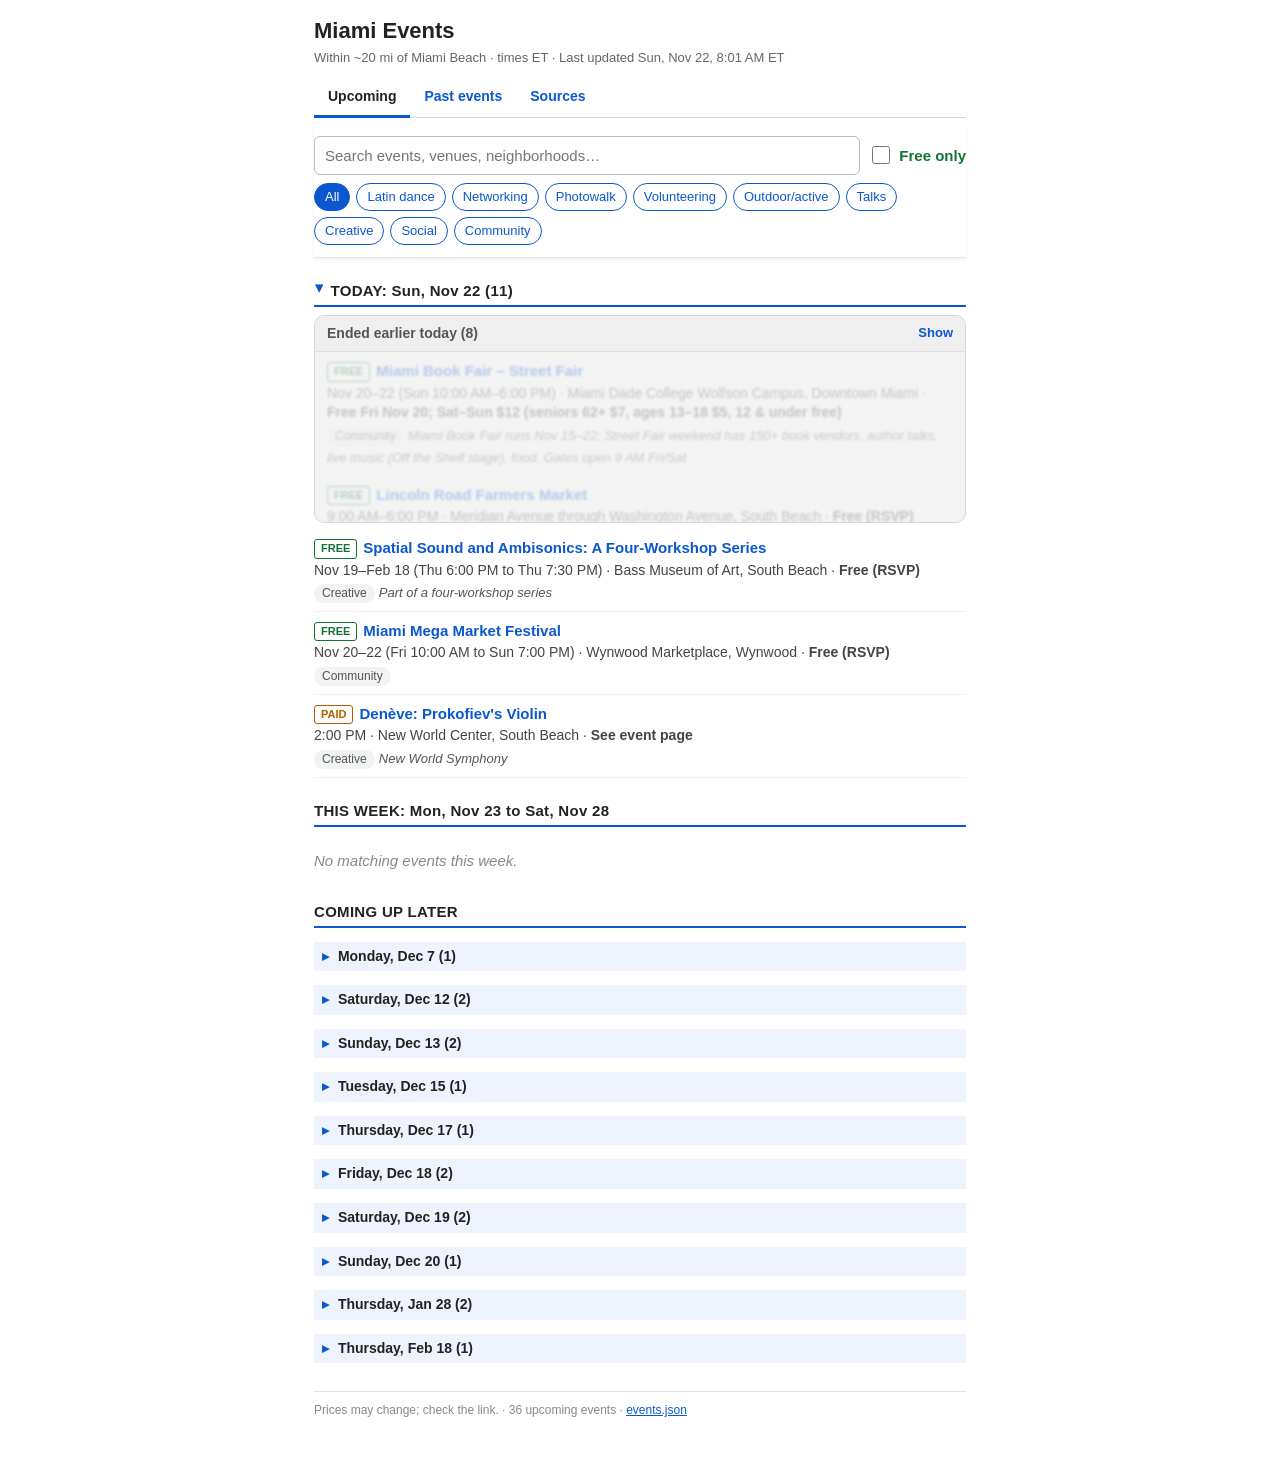
==== commit 9372d052: "Update events 2026-11-22" ====
--- a/index.html
+++ b/index.html
@@ -4,18 +4,18 @@
 <meta name="viewport" content="width=device-width, initial-scale=1">
 <meta name="robots" content="noindex, nofollow">
 <title>Miami Events</title>
-<link rel="stylesheet" href="style.css?v=1795265845">
+<link rel="stylesheet" href="style.css?v=1795352477">
 </head><body><div class="wrap">
 <h1>Miami Events</h1>
-<p class="sub">Within ~20 mi of Miami Beach · times ET · Last updated Sat, Nov 21, 7:57 AM ET</p>
+<p class="sub">Within ~20 mi of Miami Beach · times ET · Last updated Sun, Nov 22, 8:01 AM ET</p>
 <nav class="tabs" aria-label="Pages"><a href="index.html" class="on" aria-current="page">Upcoming</a><a href="past.html">Past events</a><a href="sources.html">Sources</a></nav>
 <div class="controls">
 <div class="row"><input id="q" type="search" placeholder="Search events, venues, neighborhoods…" aria-label="Search">
 <label class="toggle"><input type="checkbox" id="freeonly"> Free only</label></div>
-<div class="chips" role="group" aria-label="Categories"><button class="chip on" data-cat="all" type="button">All</button><button class="chip" data-cat="dance" type="button">Latin dance</button><button class="chip" data-cat="language" type="button">Language exchange</button><button class="chip" data-cat="books" type="button">Books</button><button class="chip" data-cat="networking" type="button">Networking</button><button class="chip" data-cat="photowalk" type="button">Photowalk</button><button class="chip" data-cat="chess" type="button">Chess</button><button class="chip" data-cat="toastmasters" type="button">Toastmasters</button><button class="chip" data-cat="volunteering" type="button">Volunteering</button><button class="chip" data-cat="outdoor" type="button">Outdoor/active</button><button class="chip" data-cat="talks" type="button">Talks</button><button class="chip" data-cat="creative" type="button">Creative</button><button class="chip" data-cat="social" type="button">Social</button><button class="chip" data-cat="community" type="button">Community</button></div>
+<div class="chips" role="group" aria-label="Categories"><button class="chip on" data-cat="all" type="button">All</button><button class="chip" data-cat="dance" type="button">Latin dance</button><button class="chip" data-cat="networking" type="button">Networking</button><button class="chip" data-cat="photowalk" type="button">Photowalk</button><button class="chip" data-cat="volunteering" type="button">Volunteering</button><button class="chip" data-cat="outdoor" type="button">Outdoor/active</button><button class="chip" data-cat="talks" type="button">Talks</button><button class="chip" data-cat="creative" type="button">Creative</button><button class="chip" data-cat="social" type="button">Social</button><button class="chip" data-cat="community" type="button">Community</button></div>
 </div>
-<section class="sec" id="today"><h2 class="todayhd" role="button" tabindex="0" aria-expanded="true"><span class="caret">&#9656;</span> TODAY: Sat, Nov 21 (<span class="dayn">30</span>)</h2><div class="endedblk collapsed hidden" id="ended"><button class="endedhd" type="button" aria-expanded="false" aria-controls="endedbody"><span>Ended earlier today (<span class="endedn">0</span>)</span><span class="endedact">Show</span></button><div class="endedbody" id="endedbody"><ul></ul><div class="veil"></div></div></div><div class="daygroup"><ul id="todaylist"><li class="ev" data-free="1" data-cat="creative" data-i="0" data-start="2026-11-19T18:00:00-05:00" data-text="spatial sound and ambisonics: a four-workshop series bass museum of art south beach 2100 collins avenue, miami beach, fl 33139, miami beach free (rsvp) creative part of a four-workshop series"><span class="lbl free">Free</span><a href="https://www.eventbrite.com/e/spatial-sound-and-ambisonics-a-four-workshop-series-tickets-2004739186874" target="_blank" rel="noopener">Spatial Sound and Ambisonics: A Four-Workshop Series</a><div class="meta">Nov 19–Feb 18 (Thu 6:00 PM to Thu 7:30 PM)<span class="endpill">Ended</span> · Bass Museum of Art, South Beach · <b>Free (RSVP)</b></div><span class="tag">Creative</span> <span class="note">Part of a four-workshop series</span></li><li class="ev" data-free="1" data-cat="community" data-i="1" data-start="2026-11-20T10:00:00-05:00" data-text="miami mega market festival wynwood marketplace wynwood 2250 northwest 2nd avenue, miami, fl 33127, miami free (rsvp) community "><span class="lbl free">Free</span><a href="https://www.eventbrite.com/e/miami-mega-market-festival-tickets-2003425547744" target="_blank" rel="noopener">Miami Mega Market Festival</a><div class="meta">Nov 20–22 (Fri 10:00 AM to Sun 7:00 PM)<span class="endpill">Ended</span> · Wynwood Marketplace, Wynwood · <b>Free (RSVP)</b></div><span class="tag">Community</span></li><li class="ev" data-free="1" data-cat="toastmasters" data-end="2026-11-21T09:30:00-05:00" data-i="2" data-start="2026-11-21T08:00:00-05:00" data-text="toastmasters club in miami gardens, fl, us - hybrid/zoom meetings universal truth center better liv miami gardens 21310 northwest 37th avenue, miami gardens, fl 33056, miami gardens free (rsvp) toastmasters hybrid (in person + zoom)"><span class="lbl free">Free</span><a href="https://www.eventbrite.com/e/toastmasters-club-in-miami-gardens-fl-us-hybridzoom-meetings-tickets-2003858464610" target="_blank" rel="noopener">Toastmasters Club in Miami Gardens, FL, US - Hybrid/Zoom Meetings</a><div class="meta">8:00–9:30 AM<span class="endpill">Ended</span> · Universal Truth Center Better Liv, Miami Gardens · <b>Free (RSVP)</b></div><span class="tag">Toastmasters</span> <span class="note">Hybrid (in person + Zoom)</span></li><li class="ev" data-free="1" data-cat="community" data-end="2026-11-21T16:00:00-05:00" data-i="3" data-start="2026-11-21T09:00:00-05:00" data-text="the underline market the underline inter stage brickell 805 sw 1st ave, miami, fl 33130, miami free (rsvp) community friends of the underline market"><span class="lbl free">Free</span><a href="https://www.eventbrite.com/e/the-underline-market-tickets-2002600612340" target="_blank" rel="noopener">The Underline Market</a><div class="meta">9:00 AM–4:00 PM<span class="endpill">Ended</span> · The Underline Inter Stage, Brickell · <b>Free (RSVP)</b></div><span class="tag">Community</span> <span class="note">Friends of The Underline market</span></li><li class="ev" data-free="1" data-cat="outdoor" data-end="2026-11-21T10:00:00-05:00" data-i="4" data-start="2026-11-21T09:00:00-05:00" data-text="uyoga |the urban gym the underline urban gym brickell 700 sw 1st ave, miami, fl 33130, miami free (rsvp) outdoor/active free weekly yoga (baptist health)"><span class="lbl free">Free</span><a href="https://www.eventbrite.com/e/uyoga-the-urban-gym-tickets-1755009965049" target="_blank" rel="noopener">UYoga |The Urban Gym</a><div class="meta">9:00–10:00 AM<span class="endpill">Ended</span> · The Underline Urban Gym, Brickell · <b>Free (RSVP)</b></div><span class="tag">Outdoor/active</span> <span class="note">Free weekly yoga (Baptist Health)</span></li><li class="ev" data-free="1" data-cat="outdoor" data-end="2026-11-21T10:30:00-05:00" data-i="5" data-start="2026-11-21T09:00:00-05:00" data-text="founders running club :: miami raccoon coffee &amp; kitchen brickell 609 brickell avenue, miami, fl 33131, miami free (rsvp) outdoor/active "><span class="lbl free">Free</span><a href="https://www.eventbrite.com/e/founders-running-club-miami-tickets-1390765118909" target="_blank" rel="noopener">Founders Running Club :: Miami</a><div class="meta">9:00–10:30 AM<span class="endpill">Ended</span> · Raccoon Coffee &amp; Kitchen, Brickell · <b>Free (RSVP)</b></div><span class="tag">Outdoor/active</span></li><li class="ev" data-free="1" data-cat="volunteering" data-end="2026-11-21T13:30:00-05:00" data-i="6" data-start="2026-11-21T09:00:00-05:00" data-text="volunteers needed: grocery distribution  at northside shopping centre 11/21 northside shopping center west little river 7900 nw 27th ave, miami, fl 33147, miami free (rsvp) volunteering joshua&#x27;s heart foundation grocery distribution"><span class="lbl free">Free</span><a href="https://www.eventbrite.com/e/volunteers-needed-grocery-distribution-at-northside-shopping-centre-1121-tickets-1998994776187" target="_blank" rel="noopener">VOLUNTEERS NEEDED: Grocery Distribution  at Northside Shopping Centre 11/21</a><div class="meta">9:00 AM–1:30 PM<span class="endpill">Ended</span> · Northside Shopping center, West Little River · <b>Free (RSVP)</b></div><span class="tag">Volunteering</span> <span class="note">Joshua&#x27;s Heart Foundation grocery distribution</span></li><li class="ev" data-free="1" data-cat="community" data-end="2026-11-21T19:00:00-05:00" data-i="7" data-start="2026-11-20T10:00:00-05:00" data-text="miami book fair – street fair miami dade college wolfson campus downtown miami 300 ne 2nd ave, miami, fl 33132 free fri nov 20; sat–sun $12 (seniors 62+ $7, ages 13–18 $5, 12 &amp; under free) community miami book fair runs nov 15–22; street fair weekend has 150+ book vendors, author talks, live music (off the shelf stage), food. gates open 9 am fri/sat"><span class="lbl free">Free</span><a href="https://miamibookfair.com/miami-book-fair/street-fair/" target="_blank" rel="noopener">Miami Book Fair – Street Fair</a><div class="meta">Nov 20–22 (Sat 10:00 AM–7:00 PM)<span class="endpill">Ended</span> · Miami Dade College Wolfson Campus, Downtown Miami · <b>Free Fri Nov 20; Sat–Sun $12 (seniors 62+ $7, ages 13–18 $5, 12 &amp; under free)</b></div><span class="tag">Community</span> <span class="note">Miami Book Fair runs Nov 15–22; Street Fair weekend has 150+ book vendors, author talks, live music (Off the Shelf stage), food. Gates open 9 AM Fri/Sat</span></li><li class="ev" data-free="1" data-cat="books" data-end="2026-11-21T12:30:00-05:00" data-i="8" data-start="2026-11-21T10:30:00-05:00" data-text="book club: great conversations pinecrest branch pinecrest  free books registration required"><span class="lbl free">Free</span><a href="https://mdpls.org/event/15300609" target="_blank" rel="noopener">Book Club: Great Conversations</a><div class="meta">10:30 AM–12:30 PM<span class="endpill">Ended</span> · Pinecrest Branch, Pinecrest · <b>Free</b></div><span class="tag">Books</span> <span class="note">registration required</span></li><li class="ev" data-free="1" data-cat="talks" data-end="2026-11-21T11:30:00-05:00" data-i="9" data-start="2026-11-21T10:30:00-05:00" data-text="miami beach architecture talk jewish museum of florida south beach 301 washington avenue, miami beach, fl 33139, miami beach free (rsvp) talks "><span class="lbl free">Free</span><a href="https://www.eventbrite.com/e/miami-beach-architecture-talk-tickets-2004605783862" target="_blank" rel="noopener">Miami Beach Architecture Talk</a><div class="meta">10:30–11:30 AM<span class="endpill">Ended</span> · Jewish Museum of Florida, South Beach · <b>Free (RSVP)</b></div><span class="tag">Talks</span></li><li class="ev" data-free="1" data-cat="outdoor" data-end="2026-11-21T11:30:00-05:00" data-i="10" data-start="2026-11-21T10:30:00-05:00" data-text="alo collins ave: alo runners club alo collins ave south beach 100 lincoln rd, miami beach, fl 33139 free (rsvp) outdoor/active "><span class="lbl free">Free</span><a href="https://luma.com/n2taoyyf" target="_blank" rel="noopener">ALO COLLINS AVE: ALO RUNNERS CLUB</a><div class="meta">10:30–11:30 AM<span class="endpill">Ended</span> · ALO Collins Ave, South Beach · <b>Free (RSVP)</b></div><span class="tag">Outdoor/active</span></li><li class="ev" data-free="1" data-cat="language" data-end="2026-11-21T12:00:00-05:00" data-i="11" data-start="2026-11-21T11:00:00-05:00" data-text="english conversation circle kendale lakes branch kendale lakes  free language exchange english conversation practice"><span class="lbl free">Free</span><a href="https://mdpls.org/event/17193326" target="_blank" rel="noopener">English Conversation Circle</a><div class="meta">11:00 AM–12:00 PM<span class="endpill">Ended</span> · Kendale Lakes Branch, Kendale Lakes · <b>Free</b></div><span class="tag">Language exchange</span> <span class="note">English conversation practice</span></li><li class="ev" data-free="1" data-cat="talks" data-end="2026-11-21T12:30:00-05:00" data-i="12" data-start="2026-11-21T11:30:00-05:00" data-text="miami beach jewish history talk jewish museum of florida south beach 301 washington avenue, miami beach, fl 33139, miami beach free (rsvp) talks "><span class="lbl free">Free</span><a href="https://www.eventbrite.com/e/miami-beach-jewish-history-talk-tickets-2004606195092" target="_blank" rel="noopener">Miami Beach Jewish History Talk</a><div class="meta">11:30 AM–12:30 PM<span class="endpill">Ended</span> · Jewish Museum of Florida, South Beach · <b>Free (RSVP)</b></div><span class="tag">Talks</span></li><li class="ev" data-free="1" data-cat="community" data-end="2026-11-21T20:00:00-05:00" data-i="13" data-start="2026-11-21T12:00:00-05:00" data-text="chewy claus dream express the underline inter stage brickell 805 sw 1st ave, miami, fl 33130, miami free (rsvp) community holiday pop-up supporting shelter pets"><span class="lbl free">Free</span><a href="https://www.eventbrite.com/e/chewy-claus-dream-express-tickets-2004584942525" target="_blank" rel="noopener">Chewy Claus Dream Express</a><div class="meta">12:00–8:00 PM<span class="endpill">Ended</span> · The Underline Inter Stage, Brickell · <b>Free (RSVP)</b></div><span class="tag">Community</span> <span class="note">Holiday pop-up supporting shelter pets</span></li><li class="ev" data-free="1" data-cat="language" data-end="2026-11-21T14:00:00-05:00" data-i="14" data-start="2026-11-21T12:00:00-05:00" data-text="int&#x27;l café miami language exchange dear eleanor edgewater 148 ne 28th st, miami free (no fee listed) language exchange multi-language exchange (language stickers); you went to int&#x27;l café here oct 3"><span class="lbl free">Free</span><a href="https://www.meetup.com/intl-cafe-miami/events/316292358/" target="_blank" rel="noopener">INT&#x27;L CAFÉ Miami Language Exchange</a><div class="meta">12:00–2:00 PM<span class="endpill">Ended</span> · Dear Eleanor, Edgewater · <b>Free (no fee listed)</b></div><span class="tag">Language exchange</span> <span class="note">Multi-language exchange (language stickers); you went to INT&#x27;L CAFÉ here Oct 3</span></li><li class="ev" data-free="1" data-cat="chess" data-end="2026-11-21T15:00:00-05:00" data-i="15" data-start="2026-11-21T13:00:00-05:00" data-text="rook &amp; roll chess club kendall branch kendall  free chess "><span class="lbl free">Free</span><a href="https://mdpls.org/event/16459170" target="_blank" rel="noopener">Rook &amp; Roll Chess Club</a><div class="meta">1:00–3:00 PM<span class="endpill">Ended</span> · Kendall Branch, Kendall · <b>Free</b></div><span class="tag">Chess</span></li><li class="ev" data-free="1" data-cat="language" data-end="2026-11-21T14:30:00-05:00" data-i="16" data-start="2026-11-21T13:00:00-05:00" data-text="learn to speak haitian creole northeast dade-aventura branch aventura  free language exchange "><span class="lbl free">Free</span><a href="https://mdpls.org/event/17592695" target="_blank" rel="noopener">Learn to Speak Haitian Creole</a><div class="meta">1:00–2:30 PM<span class="endpill">Ended</span> · Northeast Dade-Aventura Branch, Aventura · <b>Free</b></div><span class="tag">Language exchange</span></li><li class="ev" data-free="1" data-cat="chess" data-end="2026-11-21T17:00:00-05:00" data-i="17" data-start="2026-11-21T14:00:00-05:00" data-text="chess club frederica s. wilson regional (formerly north dade regional) north dade  free chess "><span class="lbl free">Free</span><a href="https://mdpls.org/event/17056246" target="_blank" rel="noopener">Chess Club</a><div class="meta">2:00–5:00 PM<span class="endpill">Ended</span> · Frederica S. Wilson Regional (Formerly North Dade Regional), North Dade · <b>Free</b></div><span class="tag">Chess</span></li><li class="ev" data-free="1" data-cat="language" data-end="2026-11-21T16:30:00-05:00" data-i="18" data-start="2026-11-21T14:00:00-05:00" data-text="japanese language club westchester regional westchester  free language exchange registration required"><span class="lbl free">Free</span><a href="https://mdpls.org/event/15249932" target="_blank" rel="noopener">Japanese Language Club</a><div class="meta">2:00–4:30 PM<span class="endpill">Ended</span> · Westchester Regional, Westchester · <b>Free</b></div><span class="tag">Language exchange</span> <span class="note">registration required</span></li><li class="ev" data-free="1" data-cat="social" data-end="2026-11-21T15:00:00-05:00" data-i="19" data-start="2026-11-21T14:00:00-05:00" data-text="boba and board games specialtea lounge &amp; café westchester 10766 coral way, miami, fl 33165, miami free (rsvp) social "><span class="lbl free">Free</span><a href="https://www.eventbrite.com/e/boba-and-board-games-tickets-2004536196725" target="_blank" rel="noopener">Boba and Board Games</a><div class="meta">2:00–3:00 PM<span class="endpill">Ended</span> · specialTEA Lounge &amp; Café, Westchester · <b>Free (RSVP)</b></div><span class="tag">Social</span></li><li class="ev" data-free="1" data-cat="photowalk" data-end="2026-11-21T17:00:00-05:00" data-i="20" data-start="2026-11-21T15:30:00-05:00" data-text="photo walk lemon city branch little haiti  free photowalk registration required"><span class="lbl free">Free</span><a href="https://mdpls.org/event/17582122" target="_blank" rel="noopener">Photo Walk</a><div class="meta">3:30–5:00 PM<span class="endpill">Ended</span> · Lemon City Branch, Little Haiti · <b>Free</b></div><span class="tag">Photowalk</span> <span class="note">registration required</span></li><li class="ev" data-free="1" data-cat="books" data-end="2026-11-21T17:30:00-05:00" data-i="21" data-start="2026-11-21T16:00:00-05:00" data-text="not your mom&#x27;s book club main library downtown miami  free books registration required"><span class="lbl free">Free</span><a href="https://mdpls.org/event/17660290" target="_blank" rel="noopener">Not Your Mom&#x27;s Book Club</a><div class="meta">4:00–5:30 PM<span class="endpill">Ended</span> · Main Library, Downtown Miami · <b>Free</b></div><span class="tag">Books</span> <span class="note">registration required</span></li><li class="ev" data-free="1" data-cat="dance" data-end="2026-11-22T03:00:00-05:00" data-i="22" data-start="2026-11-21T16:00:00-05:00" data-text="el parche: colombia se baila! the wynwood marketplace wynwood 2250 nw 2nd ave, miami, fl 33127, miami free–$45.15 latin dance "><span class="lbl free">Free</span><a href="https://www.eventbrite.com/e/el-parche-colombia-se-baila-tickets-2004406383450" target="_blank" rel="noopener">El Parche: Colombia Se Baila!</a><div class="meta">4:00 PM–3:00 AM<span class="endpill">Ended</span> · The Wynwood Marketplace, Wynwood · <b>Free–$45.15</b></div><span class="tag">Latin dance</span></li><li class="ev" data-free="1" data-cat="creative" data-i="23" data-start="2026-11-21T19:30:00-05:00" data-text="wallcast® concert: denève: prokofiev&#x27;s violin soundscape park south beach 400 17th st, miami beach, fl 33139 free – wallcast® concerts are free, no tickets required creative new world symphony"><span class="lbl free">Free</span><a href="https://www.nws.edu/tickets/concerts-and-events/2026-27-season/wallcast-concerts/wallcast-concert-den%C3%A8ve-prokofievs-violin/" target="_blank" rel="noopener">WALLCAST® Concert: Denève: Prokofiev&#x27;s Violin</a><div class="meta">7:30 PM<span class="endpill">Ended</span> · SoundScape Park, South Beach · <b>Free – WALLCAST® concerts are free, no tickets required</b></div><span class="tag">Creative</span> <span class="note">New World Symphony</span></li><li class="ev" data-free="1" data-cat="dance" data-end="2026-11-22T03:00:00-05:00" data-i="24" data-start="2026-11-21T22:00:00-05:00" data-text="salsa saturdays wynwood | free classes + after party with rsvp 150 nw 24th st wynwood 150 northwest 24th street, miami, fl 33127, miami free classes with rsvp (paid table options) latin dance free classes with rsvp; tables sold separately"><span class="lbl free">Free</span><a href="https://www.eventbrite.com/e/salsa-saturdays-wynwood-free-classes-after-party-with-rsvp-tickets-1982403891404" target="_blank" rel="noopener">Salsa Saturdays Wynwood | FREE Classes + After Party with RSVP</a><div class="meta">10:00 PM–3:00 AM<span class="endpill">Ended</span> · 150 NW 24th St, Wynwood · <b>Free classes with RSVP (paid table options)</b></div><span class="tag">Latin dance</span> <span class="note">Free classes with RSVP; tables sold separately</span></li><li class="ev" data-free="0" data-cat="dance" data-end="2026-11-21T22:00:00-05:00" data-i="25" data-start="2026-11-21T18:00:00-05:00" data-text="salsa night at the abbey at aventura! the abbey at aventura aventura 19505 biscayne blvd, aventura, fl 33180 see event page latin dance miami salsa events; live music &amp; percussion"><span class="lbl paid">Paid</span><a href="https://www.meetup.com/miamisalsaevents/events/317384265/" target="_blank" rel="noopener">Salsa Night at The Abbey at Aventura!</a><div class="meta">6:00–10:00 PM<span class="endpill">Ended</span> · The Abbey at Aventura, Aventura · <b>See event page</b></div><span class="tag">Latin dance</span> <span class="note">Miami Salsa Events; live music &amp; percussion</span></li><li class="ev" data-free="0" data-cat="creative" data-i="26" data-start="2026-11-21T19:30:00-05:00" data-text="denève: prokofiev&#x27;s violin new world center south beach 500 17th st, miami beach, fl 33139 see event page creative new world symphony"><span class="lbl paid">Paid</span><a href="https://www.nws.edu/tickets/concerts-and-events/2026-27-season/deneve-prokofievs-violin/" target="_blank" rel="noopener">Denève: Prokofiev&#x27;s Violin</a><div class="meta">7:30 PM<span class="endpill">Ended</span> · New World Center, South Beach · <b>See event page</b></div><span class="tag">Creative</span> <span class="note">New World Symphony</span></li><li class="ev" data-free="0" data-cat="dance" data-end="2026-11-22T02:00:00-05:00" data-i="27" data-start="2026-11-21T20:30:00-05:00" data-text="sway &amp; sip: queer salsa social the twisted tonic - rooftop bar south beach 723 lincoln lane north, miami beach see event page latin dance amigos meet x sway &amp; sip x tinder; optional speed friending, beginner salsa class, then salsa/bachata dj"><span class="lbl paid">Paid</span><a href="https://www.heylo.com/event/-P3vpWDBnWpxsj-QymVQ" target="_blank" rel="noopener">Sway &amp; Sip: Queer Salsa Social</a><div class="meta">8:30 PM–2:00 AM<span class="endpill">Ended</span> · The Twisted Tonic - Rooftop Bar, South Beach · <b>See event page</b></div><span class="tag">Latin dance</span> <span class="note">Amigos Meet x Sway &amp; Sip x Tinder; optional speed friending, beginner salsa class, then salsa/bachata DJ</span></li><li class="ev" data-free="0" data-cat="creative" data-i="28" data-start="2026-11-21T21:00:00-05:00" data-text="cheap trills musical improv just the funny miami 3119 coral way, 2nd floor, miami, fl 33145 from $30.52 creative improvised musical; listed on eventbrite for sat nov 21, 9 pm"><span class="lbl paid">Paid</span><a href="https://www.eventbrite.com/o/just-the-funny-121458512491" target="_blank" rel="noopener">Cheap Trills Musical Improv</a><div class="meta">9:00 PM<span class="endpill">Ended</span> · Just The Funny, Miami · <b>From $30.52</b></div><span class="tag">Creative</span> <span class="note">Improvised musical; listed on Eventbrite for Sat Nov 21, 9 PM</span></li><li class="ev" data-free="0" data-cat="creative" data-end="2026-11-21T22:30:00-05:00" data-i="29" data-start="2026-11-21T21:00:00-05:00" data-text="so lit saturday blackbird ordinary comedy night blackbird ordinary brickell 729 sw 1st ave, miami see event page creative "><span class="lbl paid">Paid</span><a href="https://www.meetup.com/miami-stand-up-comedy-meetup/events/317247783/" target="_blank" rel="noopener">SO LIT Saturday Blackbird Ordinary Comedy Night</a><div class="meta">9:00–10:30 PM<span class="endpill">Ended</span> · Blackbird Ordinary, Brickell · <b>See event page</b></div><span class="tag">Creative</span></li></ul></div><p class="empty">No matching events today.</p></section><section class="sec" id="week"><h2>THIS WEEK: Sun, Nov 22 to Fri, Nov 27</h2><div class="daygroup fold folded"><h3 class="day" role="button" tabindex="0" aria-expanded="false"><span class="caret">&#9656;</span> Sunday, Nov 22 (<span class="dayn">8</span>)</h3><ul><li class="ev" data-free="1" data-cat="community" data-end="2026-11-22T18:00:00-05:00" data-text="lincoln road farmers market meridian avenue through washington avenue south beach lincoln road, miami beach, fl 33139, miami beach free (rsvp) community "><span class="lbl free">Free</span><a href="https://www.eventbrite.com/e/lincoln-road-farmers-market-tickets-1983970320636" target="_blank" rel="noopener">Lincoln Road Farmers Market</a><div class="meta">9:00 AM–6:00 PM · Meridian Avenue through Washington Avenue, South Beach · <b>Free (RSVP)</b></div><span class="tag">Community</span></li><li class="ev" data-free="1" data-cat="outdoor" data-end="2026-11-22T11:30:00-05:00" data-text="alo recovery walk: alo collins ave alo collins ave south beach 100 lincoln rd, miami beach, fl 33139 free (rsvp) outdoor/active "><span class="lbl free">Free</span><a href="https://luma.com/ww92nsp8" target="_blank" rel="noopener">ALO RECOVERY WALK: ALO COLLINS AVE</a><div class="meta">10:30–11:30 AM · ALO Collins Ave, South Beach · <b>Free (RSVP)</b></div><span class="tag">Outdoor/active</span></li><li class="ev" data-free="1" data-cat="volunteering" data-end="2026-11-22T15:00:00-05:00" data-text="🐶❤️ one love foundation-pawventures edition: social walks for shelter dogs miami dade animal shelter doral 3599 nw 79th ave,, miami free (no fee listed) volunteering walk shelter dogs at miami-dade animal shelter (~12 mi)"><span class="lbl free">Free</span><a href="https://www.meetup.com/one-love-fun-volunteer-events/events/312541784/" target="_blank" rel="noopener">🐶❤️ One Love Foundation-Pawventures Edition: Social Walks for Shelter Dogs</a><div class="meta">11:30 AM–3:00 PM · Miami Dade Animal Shelter, Doral · <b>Free (no fee listed)</b></div><span class="tag">Volunteering</span> <span class="note">walk shelter dogs at Miami-Dade Animal Shelter (~12 mi)</span></li><li class="ev" data-free="1" data-cat="photowalk" data-end="2026-11-22T18:00:00-05:00" data-text="photowalk 66 - south pointe loop burger king (meeting point) south beach 1100 5th st, miami beach free (no fee listed) photowalk street photography - miami beach; sunset loop around south pointe"><span class="lbl free">Free</span><a href="https://www.meetup.com/street-photography-miami-beach/events/317221243/" target="_blank" rel="noopener">Photowalk 66 - South Pointe Loop</a><div class="meta">4:00–6:00 PM · Burger King (meeting point), South Beach · <b>Free (no fee listed)</b></div><span class="tag">Photowalk</span> <span class="note">Street Photography - Miami Beach; sunset loop around South Pointe</span></li><li class="ev" data-free="1" data-cat="outdoor" data-end="2026-11-22T17:30:00-05:00" data-text="free sunday sunset vinyasa yoga • stress relief &amp; breathwork • miami beach south pointe park south beach 1 washington avenue, miami beach, fl 33139, miami beach free (rsvp) outdoor/active "><span class="lbl free">Free</span><a href="https://www.eventbrite.com/e/free-sunday-sunset-vinyasa-yoga-stress-relief-breathwork-miami-beach-tickets-2003785021941" target="_blank" rel="noopener">Free Sunday Sunset Vinyasa Yoga • Stress Relief &amp; Breathwork • Miami Beach</a><div class="meta">4:30–5:30 PM · South Pointe Park, South Beach · <b>Free (RSVP)</b></div><span class="tag">Outdoor/active</span></li><li class="ev" data-free="1" data-cat="dance" data-end="2026-11-22T22:00:00-05:00" data-text="miami beach ¡baila! by commissioner joe magazine at the bandshell miami beach bandshell north beach 7275 collins ave, miami beach, fl 33141 free (rsvp) latin dance salsa, bachata, merengue; free lesson 7–7:30 pm, party 7:30–10 pm"><span class="lbl free">Free</span><a href="https://events.miamibeachfl.gov/event/miami-beach-baila-by-commissioner-joe-magazine-november2026/" target="_blank" rel="noopener">Miami Beach ¡Baila! by Commissioner Joe Magazine at the Bandshell</a><div class="meta">7:00–10:00 PM · Miami Beach Bandshell, North Beach · <b>Free (RSVP)</b></div><span class="tag">Latin dance</span> <span class="note">Salsa, bachata, merengue; free lesson 7–7:30 PM, party 7:30–10 PM</span></li><li class="ev" data-free="1" data-cat="dance" data-end="2026-11-23T02:00:00-05:00" data-text="salsero sundays ball &amp; chain little havana 1513 sw 8th st, miami, fl 33135 free entry with rsvp; free salsa class at 9 pm latin dance 21+ with id; dj sets"><span class="lbl free">Free</span><a href="https://speakeasygo.com/ball-and-chain/Salsero-Sundays?eid=EVE-SOKB38" target="_blank" rel="noopener">Salsero Sundays</a><div class="meta">8:00 PM–2:00 AM · Ball &amp; Chain, Little Havana · <b>Free entry with RSVP; free salsa class at 9 PM</b></div><span class="tag">Latin dance</span> <span class="note">21+ with ID; DJ sets</span></li><li class="ev" data-free="0" data-cat="creative" data-text="denève: prokofiev&#x27;s violin new world center south beach 500 17th st, miami beach, fl 33139 see event page creative new world symphony"><span class="lbl paid">Paid</span><a href="https://www.nws.edu/tickets/concerts-and-events/2026-27-season/deneve-prokofievs-violin/" target="_blank" rel="noopener">Denève: Prokofiev&#x27;s Violin</a><div class="meta">2:00 PM · New World Center, South Beach · <b>See event page</b></div><span class="tag">Creative</span> <span class="note">New World Symphony</span></li></ul></div><div class="daygroup fold folded"><h3 class="day" role="button" tabindex="0" aria-expanded="false"><span class="caret">&#9656;</span> Monday, Nov 23 (<span class="dayn">2</span>)</h3><ul><li class="ev" data-free="0" data-cat="creative" data-end="2026-11-23T16:00:00-05:00" data-text="new world center tours new world center south beach 500 17th st, miami beach $15 creative 45–60 min guided tour of the frank gehry building; nws cancels tours with no bookings 24h before"><span class="lbl paid">Paid</span><a href="https://www.nws.edu/tickets/concerts-and-events/2026-27-season/new-world-center-tours/?date=2026-11-23" target="_blank" rel="noopener">New World Center Tours</a><div class="meta">3:00–4:00 PM · New World Center, South Beach · <b>$15</b></div><span class="tag">Creative</span> <span class="note">45–60 min guided tour of the Frank Gehry building; NWS cancels tours with no bookings 24h before</span></li><li class="ev" data-free="0" data-cat="social" data-end="2026-11-23T22:00:00-05:00" data-text="la mesita - gather and games daniel&#x27;s miami coral gables 1500 san ignacio avenue, coral gables, fl 33146, coral gables $76.54 social rooftop game night: mahjong, dominoes, rummikub"><span class="lbl paid">Paid</span><a href="https://www.eventbrite.com/e/la-mesita-gather-and-games-tickets-2003534679159" target="_blank" rel="noopener">La Mesita - Gather and Games</a><div class="meta">6:00–10:00 PM · Daniel&#x27;s Miami, Coral Gables · <b>$76.54</b></div><span class="tag">Social</span> <span class="note">rooftop game night: mahjong, dominoes, Rummikub</span></li></ul></div><div class="daygroup fold folded"><h3 class="day" role="button" tabindex="0" aria-expanded="false"><span class="caret">&#9656;</span> Tuesday, Nov 24 (<span class="dayn">2</span>)</h3><ul><li class="ev" data-free="0" data-cat="social" data-end="2026-11-24T21:30:00-05:00" data-text="dungeons &amp; dragons 195 ne 46th st upper east side / mimo 195 ne 46th st, miami, fl 33137 cost unknown social no public event page found."><span class="lbl new">New</span><span class="lbl paid">Paid</span><a href="" target="_blank" rel="noopener">Dungeons &amp; Dragons</a><div class="meta">6:00–9:30 PM · 195 NE 46th St, Upper East Side / MiMo · <b>Cost unknown</b></div><span class="tag">Social</span> <span class="note">No public event page found.</span></li><li class="ev" data-free="0" data-cat="creative" data-end="2026-11-24T22:00:00-05:00" data-text="kinbaku miami rope jam dear eleanor edgewater 148 ne 28th st, miami, fl 33137 cost unknown creative adults-only monthly shibari rope jam (last tuesday), all levels, loaner rope"><span class="lbl paid">Paid</span><a href="https://posh.vip/e/kinbaku-miami-rope-jam-2026-11-25-3-0" target="_blank" rel="noopener">Kinbaku Miami Rope Jam</a><div class="meta">7:00–10:00 PM · Dear Eleanor, Edgewater · <b>Cost unknown</b></div><span class="tag">Creative</span> <span class="note">Adults-only monthly shibari rope jam (last Tuesday), all levels, loaner rope</span></li></ul></div><div class="daygroup fold folded"><h3 class="day" role="button" tabindex="0" aria-expanded="false"><span class="caret">&#9656;</span> Wednesday, Nov 25 (<span class="dayn">1</span>)</h3><ul><li class="ev" data-free="0" data-cat="creative" data-end="2026-11-25T16:00:00-05:00" data-text="new world center tours new world center south beach 500 17th st, miami beach $15 creative 45–60 min guided tour of the frank gehry building; nws cancels tours with no bookings 24h before"><span class="lbl paid">Paid</span><a href="https://www.nws.edu/tickets/concerts-and-events/2026-27-season/new-world-center-tours/?date=2026-11-25" target="_blank" rel="noopener">New World Center Tours</a><div class="meta">3:00–4:00 PM · New World Center, South Beach · <b>$15</b></div><span class="tag">Creative</span> <span class="note">45–60 min guided tour of the Frank Gehry building; NWS cancels tours with no bookings 24h before</span></li></ul></div><div class="daygroup fold folded"><h3 class="day" role="button" tabindex="0" aria-expanded="false"><span class="caret">&#9656;</span> Friday, Nov 27 (<span class="dayn">1</span>)</h3><ul><li class="ev" data-free="1" data-cat="social" data-end="2026-11-27T11:00:00-05:00" data-text="tasting at ten - miami counter culture coffee little haiti / north miami ave 7450 n miami ave, miami, fl 33150 free (rsvp) social weekly friday coffee tasting; standing interest"><span class="lbl free">Free</span><a href="https://www.eventbrite.com/e/tasting-at-ten-miami-tickets-1979225692325" target="_blank" rel="noopener">Tasting at Ten - Miami</a><div class="meta">10:00–11:00 AM · Counter Culture Coffee, Little Haiti / North Miami Ave · <b>Free (RSVP)</b></div><span class="tag">Social</span> <span class="note">Weekly Friday coffee tasting; standing interest</span></li></ul></div><p class="empty">No matching events this week.</p></section><section class="sec" id="later"><h2>COMING UP LATER</h2><div class="daygroup fold folded"><h3 class="day" role="button" tabindex="0" aria-expanded="false"><span class="caret">&#9656;</span> Monday, Nov 30 (<span class="dayn">1</span>)</h3><ul><li class="ev" data-free="0" data-cat="creative" data-end="2026-11-30T16:00:00-05:00" data-text="new world center tours new world center south beach 500 17th st, miami beach $15 creative 45–60 min guided tour of the frank gehry building; nws cancels tours with no bookings 24h before"><span class="lbl paid">Paid</span><a href="https://www.nws.edu/tickets/concerts-and-events/2026-27-season/new-world-center-tours/?date=2026-11-30" target="_blank" rel="noopener">New World Center Tours</a><div class="meta">3:00–4:00 PM · New World Center, South Beach · <b>$15</b></div><span class="tag">Creative</span> <span class="note">45–60 min guided tour of the Frank Gehry building; NWS cancels tours with no bookings 24h before</span></li></ul></div><div class="daygroup fold folded"><h3 class="day" role="button" tabindex="0" aria-expanded="false"><span class="caret">&#9656;</span> Thursday, Dec 3 (<span class="dayn">2</span>)</h3><ul><li class="ev" data-free="1" data-cat="creative" data-end="2026-12-03T12:00:00-05:00" data-text="baker&#x27;s brunch: open studios &amp; cafecito bakehouse art complex wynwood 561 northwest 32nd street, miami, fl 33127, miami free (rsvp) creative bakehouse open studios (miami art week)"><span class="lbl free">Free</span><a href="https://www.bacfl.org/events/bakers-brunch-open-studios-cafecito" target="_blank" rel="noopener">Baker&#x27;s Brunch: Open Studios &amp; Cafecito</a><div class="meta">9:00 AM–12:00 PM · Bakehouse Art Complex, Wynwood · <b>Free (RSVP)</b></div><span class="tag">Creative</span> <span class="note">Bakehouse open studios (Miami Art Week)</span></li><li class="ev" data-free="0" data-cat="networking" data-end="2026-12-03T21:00:00-05:00" data-text="miami hottest networking event for young professionals negroni brickell brickell 955 s miami ave, miami, fl 33130 $10.54–$22.52 networking "><span class="lbl paid">Paid</span><a href="https://www.eventbrite.com/e/miami-hottest-networking-event-for-young-professionals-tickets-2002064658287" target="_blank" rel="noopener">Miami Hottest Networking Event For Young Professionals</a><div class="meta">7:00–9:00 PM · Negroni Brickell, Brickell · <b>$10.54–$22.52</b></div><span class="tag">Networking</span></li></ul></div><div class="daygroup fold folded"><h3 class="day" role="button" tabindex="0" aria-expanded="false"><span class="caret">&#9656;</span> Friday, Dec 4 (<span class="dayn">1</span>)</h3><ul><li class="ev" data-free="1" data-cat="social" data-end="2026-12-04T11:00:00-05:00" data-text="tasting at ten - miami counter culture coffee little haiti / north miami ave 7450 n miami ave, miami, fl 33150 free (rsvp) social weekly friday coffee tasting; standing interest"><span class="lbl free">Free</span><a href="https://www.eventbrite.com/e/tasting-at-ten-miami-tickets-1979225693328" target="_blank" rel="noopener">Tasting at Ten - Miami</a><div class="meta">10:00–11:00 AM · Counter Culture Coffee, Little Haiti / North Miami Ave · <b>Free (RSVP)</b></div><span class="tag">Social</span> <span class="note">Weekly Friday coffee tasting; standing interest</span></li></ul></div><div class="daygroup fold folded"><h3 class="day" role="button" tabindex="0" aria-expanded="false"><span class="caret">&#9656;</span> Monday, Dec 7 (<span class="dayn">1</span>)</h3><ul><li class="ev" data-free="1" data-cat="social" data-end="2026-12-07T14:00:00-05:00" data-text="catalog cupping  - counter culture coffee miami counter culture coffee miami miami  free (rsvp) social monthly coffee cupping; taste counter culture menu"><span class="lbl free">Free</span><a href="https://www.eventbrite.com/e/catalog-cupping-counter-culture-coffee-miami-tickets-1976621804025" target="_blank" rel="noopener">Catalog Cupping  - Counter Culture Coffee Miami</a><div class="meta">1:00–2:00 PM · Counter Culture Coffee Miami, Miami · <b>Free (RSVP)</b></div><span class="tag">Social</span> <span class="note">Monthly coffee cupping; taste Counter Culture menu</span></li></ul></div><div class="daygroup fold folded"><h3 class="day" role="button" tabindex="0" aria-expanded="false"><span class="caret">&#9656;</span> Saturday, Dec 12 (<span class="dayn">2</span>)</h3><ul><li class="ev" data-free="1" data-cat="creative" data-text="wallcast® concert: denève: brahms 3 soundscape park south beach 400 17th st, miami beach, fl 33139 free – wallcast® concerts are free, no tickets required creative new world symphony"><span class="lbl free">Free</span><a href="https://www.nws.edu/tickets/concerts-and-events/2026-27-season/wallcast-concerts/wallcast-concert-den%C3%A8ve-brahms-3/" target="_blank" rel="noopener">WALLCAST® Concert: Denève: Brahms 3</a><div class="meta">7:30 PM · SoundScape Park, South Beach · <b>Free – WALLCAST® concerts are free, no tickets required</b></div><span class="tag">Creative</span> <span class="note">New World Symphony</span></li><li class="ev" data-free="0" data-cat="creative" data-text="denève: brahms 3 new world center south beach 500 17th st, miami beach, fl 33139 see event page creative new world symphony"><span class="lbl paid">Paid</span><a href="https://www.nws.edu/tickets/concerts-and-events/2026-27-season/deneve-brahms-3/" target="_blank" rel="noopener">Denève: Brahms 3</a><div class="meta">7:30 PM · New World Center, South Beach · <b>See event page</b></div><span class="tag">Creative</span> <span class="note">New World Symphony</span></li></ul></div><div class="daygroup fold folded"><h3 class="day" role="button" tabindex="0" aria-expanded="false"><span class="caret">&#9656;</span> Sunday, Dec 13 (<span class="dayn">2</span>)</h3><ul><li class="ev" data-free="0" data-cat="dance" data-end="2026-12-13T20:00:00-05:00" data-text="un party de bachata usa tour - miami - furia rooftop furia disco miami wynwood 31 nw 36th st, miami, fl 33127 $24.80–$47.64 latin dance daytime rooftop bachata, salsa &amp; típico party; eventbrite now lists sun nov 15 (was oct 18), tickets on sale from nov 15 (checked oct 18); eventbrite page shows dec 13, 2026 (was saved as nov 15); rechecked nov 15"><span class="lbl paid">Paid</span><a href="https://www.eventbrite.com/e/un-party-de-bachata-usa-tour-miami-furia-rooftop-tickets-2000140815020" target="_blank" rel="noopener">Un Party De Bachata USA TOUR - Miami - Furia Rooftop</a><div class="meta">1:00–8:00 PM · Furia Disco Miami, Wynwood · <b>$24.80–$47.64</b></div><span class="tag">Latin dance</span> <span class="note">daytime rooftop bachata, salsa &amp; típico party; Eventbrite now lists Sun Nov 15 (was Oct 18), tickets on sale from Nov 15 (checked Oct 18); Eventbrite page shows Dec 13, 2026 (was saved as Nov 15); rechecked Nov 15</span></li><li class="ev" data-free="0" data-cat="creative" data-text="denève: brahms 3 new world center south beach 500 17th st, miami beach, fl 33139 see event page creative new world symphony"><span class="lbl paid">Paid</span><a href="https://www.nws.edu/tickets/concerts-and-events/2026-27-season/deneve-brahms-3/" target="_blank" rel="noopener">Denève: Brahms 3</a><div class="meta">2:00 PM · New World Center, South Beach · <b>See event page</b></div><span class="tag">Creative</span> <span class="note">New World Symphony</span></li></ul></div><div class="daygroup fold folded"><h3 class="day" role="button" tabindex="0" aria-expanded="false"><span class="caret">&#9656;</span> Tuesday, Dec 15 (<span class="dayn">1</span>)</h3><ul><li class="ev" data-free="0" data-cat="creative" data-text="notes on being new world center south beach 500 17th st, miami beach, fl 33139 pay what you wish (suggested $10) creative new world symphony"><span class="lbl paid">Paid</span><a href="https://www.nws.edu/tickets/concerts-and-events/2026-27-season/notes-on-being/" target="_blank" rel="noopener">Notes on Being</a><div class="meta">7:30 PM · New World Center, South Beach · <b>Pay what you wish (suggested $10)</b></div><span class="tag">Creative</span> <span class="note">New World Symphony</span></li></ul></div><div class="daygroup fold folded"><h3 class="day" role="button" tabindex="0" aria-expanded="false"><span class="caret">&#9656;</span> Thursday, Dec 17 (<span class="dayn">1</span>)</h3><ul><li class="ev" data-free="1" data-cat="creative" data-end="2026-12-17T21:00:00-05:00" data-text="lincoln road art walk lincoln road south beach 1100 lincoln road, miami beach, fl 33139 free creative self-guided gallery walk (oolite arts, fiu urban studios, more); culture crawl night"><span class="lbl free">Free</span><a href="https://events.miamibeachfl.gov/event/lincoln-road-art-walk/2026-12-17/" target="_blank" rel="noopener">Lincoln Road Art Walk</a><div class="meta">6:00–9:00 PM · Lincoln Road, South Beach · <b>Free</b></div><span class="tag">Creative</span> <span class="note">Self-guided gallery walk (Oolite Arts, FIU Urban Studios, more); Culture Crawl night</span></li></ul></div><div class="daygroup fold folded"><h3 class="day" role="button" tabindex="0" aria-expanded="false"><span class="caret">&#9656;</span> Friday, Dec 18 (<span class="dayn">2</span>)</h3><ul><li class="ev" data-free="1" data-cat="creative" data-text="sounds of the season, presented by the city of miami beach new world center south beach 500 17th st, miami beach, fl 33139 free for miami beach residents (per nws): tickets at nws box office from nov 2, limit 4 per household, proof of miami beach residency required creative new world symphony"><span class="lbl free">Free</span><a href="https://www.nws.edu/tickets/concerts-and-events/2026-27-season/sounds-of-the-season-cmb/" target="_blank" rel="noopener">Sounds of the Season, Presented by the City of Miami Beach</a><div class="meta">7:30 PM · New World Center, South Beach · <b>Free for Miami Beach residents (per NWS): tickets at NWS Box Office from Nov 2, limit 4 per household, proof of Miami Beach residency required</b></div><span class="tag">Creative</span> <span class="note">New World Symphony</span></li><li class="ev" data-free="0" data-cat="creative" data-end="2026-12-18T21:30:00-05:00" data-text="the moth grandslam the black archives historic lyric theater cultural arts complex overtown 819 nw 2nd avenue, miami, fl 33136, miami $37.05 creative storytelling competition"><span class="lbl paid">Paid</span><a href="https://www.eventbrite.com/e/the-moth-grandslam-tickets-2002952855910" target="_blank" rel="noopener">The Moth GrandSLAM</a><div class="meta">7:30–9:30 PM · The Black Archives Historic Lyric Theater Cultural Arts Complex, Overtown · <b>$37.05</b></div><span class="tag">Creative</span> <span class="note">storytelling competition</span></li></ul></div><div class="daygroup fold folded"><h3 class="day" role="button" tabindex="0" aria-expanded="false"><span class="caret">&#9656;</span> Saturday, Dec 19 (<span class="dayn">2</span>)</h3><ul><li class="ev" data-free="1" data-cat="creative" data-text="wallcast® concert: sounds of the season soundscape park south beach 400 17th st, miami beach, fl 33139 free – wallcast® concerts are free, no tickets required creative new world symphony"><span class="lbl free">Free</span><a href="https://www.nws.edu/tickets/concerts-and-events/2026-27-season/wallcast-concerts/wallcast-concert-sounds-of-the-season/" target="_blank" rel="noopener">WALLCAST® Concert: Sounds of the Season</a><div class="meta">7:30 PM · SoundScape Park, South Beach · <b>Free – WALLCAST® concerts are free, no tickets required</b></div><span class="tag">Creative</span> <span class="note">New World Symphony</span></li><li class="ev" data-free="0" data-cat="creative" data-text="sounds of the season new world center south beach 500 17th st, miami beach, fl 33139 see event page creative new world symphony"><span class="lbl paid">Paid</span><a href="https://www.nws.edu/tickets/concerts-and-events/2026-27-season/sounds-of-the-season/" target="_blank" rel="noopener">Sounds of the Season</a><div class="meta">7:30 PM · New World Center, South Beach · <b>See event page</b></div><span class="tag">Creative</span> <span class="note">New World Symphony</span></li></ul></div><div class="daygroup fold folded"><h3 class="day" role="button" tabindex="0" aria-expanded="false"><span class="caret">&#9656;</span> Sunday, Dec 20 (<span class="dayn">1</span>)</h3><ul><li class="ev" data-free="0" data-cat="creative" data-text="remembering mtt new world center south beach 500 17th st, miami beach, fl 33139 see event page creative new world symphony"><span class="lbl paid">Paid</span><a href="https://www.nws.edu/tickets/concerts-and-events/2026-27-season/remembering-mtt/" target="_blank" rel="noopener">Remembering MTT</a><div class="meta">2:00 PM · New World Center, South Beach · <b>See event page</b></div><span class="tag">Creative</span> <span class="note">New World Symphony</span></li></ul></div><div class="daygroup fold folded"><h3 class="day" role="button" tabindex="0" aria-expanded="false"><span class="caret">&#9656;</span> Thursday, Jan 28 (<span class="dayn">2</span>)</h3><ul><li class="ev" data-free="1" data-cat="networking" data-end="2027-01-28T20:00:00-05:00" data-text="women in tech miami 2026 arlo wynwood miami wynwood 2217 nw miami ct, miami, fl 33127 free–$46.49 networking "><span class="lbl free">Free</span><a href="https://www.eventbrite.com/e/women-in-tech-miami-2026-tickets-2003680201420" target="_blank" rel="noopener">Women in Tech Miami 2026</a><div class="meta">6:00–8:00 PM · Arlo Wynwood Miami, Wynwood · <b>Free–$46.49</b></div><span class="tag">Networking</span></li><li class="ev" data-free="0" data-cat="networking" data-end="2027-01-28T21:00:00-05:00" data-text="miami tech mixer 2026 arlo wynwood miami wynwood 2217 nw miami ct, miami see event page networking paid event; tickets via link on meetup page"><span class="lbl paid">Paid</span><a href="https://www.meetup.com/miamitech/events/316420209/" target="_blank" rel="noopener">Miami Tech Mixer 2026</a><div class="meta">6:00–9:00 PM · Arlo Wynwood Miami, Wynwood · <b>See event page</b></div><span class="tag">Networking</span> <span class="note">paid event; tickets via link on Meetup page</span></li></ul></div><div class="daygroup fold folded"><h3 class="day" role="button" tabindex="0" aria-expanded="false"><span class="caret">&#9656;</span> Thursday, Feb 18 (<span class="dayn">1</span>)</h3><ul><li class="ev" data-free="0" data-cat="talks" data-end="2027-02-18T21:30:00-05:00" data-text="jake cohen miami beach jcc miami beach 4221 pine tree dr, miami beach, fl see event page talks cookbook author chef jake cohen: cooking demo, tasting and conversation (mbjcc lists thu, feb 18)"><span class="lbl paid">Paid</span><a href="https://mbjcc.org/events/jake-cohen/" target="_blank" rel="noopener">Jake Cohen</a><div class="meta">7:30–9:30 PM · Miami Beach JCC, Miami Beach · <b>See event page</b></div><span class="tag">Talks</span> <span class="note">cookbook author Chef Jake Cohen: cooking demo, tasting and conversation (MBJCC lists Thu, Feb 18)</span></li></ul></div><p class="empty">No matching events.</p></section>
-<footer>Prices may change; check the link. · 63 upcoming events · <a href="events.json" style="color:#0b57d0">events.json</a></footer>
+<section class="sec" id="today"><h2 class="todayhd" role="button" tabindex="0" aria-expanded="true"><span class="caret">&#9656;</span> TODAY: Sun, Nov 22 (<span class="dayn">11</span>)</h2><div class="endedblk collapsed hidden" id="ended"><button class="endedhd" type="button" aria-expanded="false" aria-controls="endedbody"><span>Ended earlier today (<span class="endedn">0</span>)</span><span class="endedact">Show</span></button><div class="endedbody" id="endedbody"><ul></ul><div class="veil"></div></div></div><div class="daygroup"><ul id="todaylist"><li class="ev" data-free="1" data-cat="creative" data-i="0" data-start="2026-11-19T18:00:00-05:00" data-text="spatial sound and ambisonics: a four-workshop series bass museum of art south beach 2100 collins avenue, miami beach, fl 33139, miami beach free (rsvp) creative part of a four-workshop series"><span class="lbl free">Free</span><a href="https://www.eventbrite.com/e/spatial-sound-and-ambisonics-a-four-workshop-series-tickets-2004739186874" target="_blank" rel="noopener">Spatial Sound and Ambisonics: A Four-Workshop Series</a><div class="meta">Nov 19–Feb 18 (Thu 6:00 PM to Thu 7:30 PM)<span class="endpill">Ended</span> · Bass Museum of Art, South Beach · <b>Free (RSVP)</b></div><span class="tag">Creative</span> <span class="note">Part of a four-workshop series</span></li><li class="ev" data-free="1" data-cat="community" data-i="1" data-start="2026-11-20T10:00:00-05:00" data-text="miami mega market festival wynwood marketplace wynwood 2250 northwest 2nd avenue, miami, fl 33127, miami free (rsvp) community "><span class="lbl free">Free</span><a href="https://www.eventbrite.com/e/miami-mega-market-festival-tickets-2003425547744" target="_blank" rel="noopener">Miami Mega Market Festival</a><div class="meta">Nov 20–22 (Fri 10:00 AM to Sun 7:00 PM)<span class="endpill">Ended</span> · Wynwood Marketplace, Wynwood · <b>Free (RSVP)</b></div><span class="tag">Community</span></li><li class="ev" data-free="1" data-cat="community" data-end="2026-11-22T18:00:00-05:00" data-i="2" data-start="2026-11-22T09:00:00-05:00" data-text="lincoln road farmers market meridian avenue through washington avenue south beach lincoln road, miami beach, fl 33139, miami beach free (rsvp) community "><span class="lbl free">Free</span><a href="https://www.eventbrite.com/e/lincoln-road-farmers-market-tickets-1983970320636" target="_blank" rel="noopener">Lincoln Road Farmers Market</a><div class="meta">9:00 AM–6:00 PM<span class="endpill">Ended</span> · Meridian Avenue through Washington Avenue, South Beach · <b>Free (RSVP)</b></div><span class="tag">Community</span></li><li class="ev" data-free="1" data-cat="community" data-end="2026-11-22T18:00:00-05:00" data-i="3" data-start="2026-11-20T10:00:00-05:00" data-text="miami book fair – street fair miami dade college wolfson campus downtown miami 300 ne 2nd ave, miami, fl 33132 free fri nov 20; sat–sun $12 (seniors 62+ $7, ages 13–18 $5, 12 &amp; under free) community miami book fair runs nov 15–22; street fair weekend has 150+ book vendors, author talks, live music (off the shelf stage), food. gates open 9 am fri/sat"><span class="lbl free">Free</span><a href="https://miamibookfair.com/miami-book-fair/street-fair/" target="_blank" rel="noopener">Miami Book Fair – Street Fair</a><div class="meta">Nov 20–22 (Sun 10:00 AM–6:00 PM)<span class="endpill">Ended</span> · Miami Dade College Wolfson Campus, Downtown Miami · <b>Free Fri Nov 20; Sat–Sun $12 (seniors 62+ $7, ages 13–18 $5, 12 &amp; under free)</b></div><span class="tag">Community</span> <span class="note">Miami Book Fair runs Nov 15–22; Street Fair weekend has 150+ book vendors, author talks, live music (Off the Shelf stage), food. Gates open 9 AM Fri/Sat</span></li><li class="ev" data-free="1" data-cat="outdoor" data-end="2026-11-22T11:30:00-05:00" data-i="4" data-start="2026-11-22T10:30:00-05:00" data-text="alo recovery walk: alo collins ave alo collins ave south beach 100 lincoln rd, miami beach, fl 33139 free (rsvp) outdoor/active "><span class="lbl free">Free</span><a href="https://luma.com/ww92nsp8" target="_blank" rel="noopener">ALO RECOVERY WALK: ALO COLLINS AVE</a><div class="meta">10:30–11:30 AM<span class="endpill">Ended</span> · ALO Collins Ave, South Beach · <b>Free (RSVP)</b></div><span class="tag">Outdoor/active</span></li><li class="ev" data-free="1" data-cat="volunteering" data-end="2026-11-22T15:00:00-05:00" data-i="5" data-start="2026-11-22T11:30:00-05:00" data-text="🐶❤️ one love foundation-pawventures edition: social walks for shelter dogs miami dade animal shelter doral 3599 nw 79th ave,, miami free (no fee listed) volunteering walk shelter dogs at miami-dade animal shelter (~12 mi)"><span class="lbl free">Free</span><a href="https://www.meetup.com/one-love-fun-volunteer-events/events/312541784/" target="_blank" rel="noopener">🐶❤️ One Love Foundation-Pawventures Edition: Social Walks for Shelter Dogs</a><div class="meta">11:30 AM–3:00 PM<span class="endpill">Ended</span> · Miami Dade Animal Shelter, Doral · <b>Free (no fee listed)</b></div><span class="tag">Volunteering</span> <span class="note">walk shelter dogs at Miami-Dade Animal Shelter (~12 mi)</span></li><li class="ev" data-free="1" data-cat="photowalk" data-end="2026-11-22T18:00:00-05:00" data-i="6" data-start="2026-11-22T16:00:00-05:00" data-text="photowalk 66 - south pointe loop burger king (meeting point) south beach 1100 5th st, miami beach free (no fee listed) photowalk street photography - miami beach; sunset loop around south pointe"><span class="lbl free">Free</span><a href="https://www.meetup.com/street-photography-miami-beach/events/317221243/" target="_blank" rel="noopener">Photowalk 66 - South Pointe Loop</a><div class="meta">4:00–6:00 PM<span class="endpill">Ended</span> · Burger King (meeting point), South Beach · <b>Free (no fee listed)</b></div><span class="tag">Photowalk</span> <span class="note">Street Photography - Miami Beach; sunset loop around South Pointe</span></li><li class="ev" data-free="1" data-cat="outdoor" data-end="2026-11-22T17:30:00-05:00" data-i="7" data-start="2026-11-22T16:30:00-05:00" data-text="free sunday sunset vinyasa yoga • stress relief &amp; breathwork • miami beach south pointe park south beach 1 washington avenue, miami beach, fl 33139, miami beach free (rsvp) outdoor/active "><span class="lbl free">Free</span><a href="https://www.eventbrite.com/e/free-sunday-sunset-vinyasa-yoga-stress-relief-breathwork-miami-beach-tickets-2003785021941" target="_blank" rel="noopener">Free Sunday Sunset Vinyasa Yoga • Stress Relief &amp; Breathwork • Miami Beach</a><div class="meta">4:30–5:30 PM<span class="endpill">Ended</span> · South Pointe Park, South Beach · <b>Free (RSVP)</b></div><span class="tag">Outdoor/active</span></li><li class="ev" data-free="1" data-cat="dance" data-end="2026-11-22T22:00:00-05:00" data-i="8" data-start="2026-11-22T19:00:00-05:00" data-text="miami beach ¡baila! by commissioner joe magazine at the bandshell miami beach bandshell north beach 7275 collins ave, miami beach, fl 33141 free (rsvp) latin dance salsa, bachata, merengue; free lesson 7–7:30 pm, party 7:30–10 pm"><span class="lbl free">Free</span><a href="https://events.miamibeachfl.gov/event/miami-beach-baila-by-commissioner-joe-magazine-november2026/" target="_blank" rel="noopener">Miami Beach ¡Baila! by Commissioner Joe Magazine at the Bandshell</a><div class="meta">7:00–10:00 PM<span class="endpill">Ended</span> · Miami Beach Bandshell, North Beach · <b>Free (RSVP)</b></div><span class="tag">Latin dance</span> <span class="note">Salsa, bachata, merengue; free lesson 7–7:30 PM, party 7:30–10 PM</span></li><li class="ev" data-free="1" data-cat="dance" data-end="2026-11-23T02:00:00-05:00" data-i="9" data-start="2026-11-22T20:00:00-05:00" data-text="salsero sundays ball &amp; chain little havana 1513 sw 8th st, miami, fl 33135 free entry with rsvp; free salsa class at 9 pm latin dance 21+ with id; dj sets"><span class="lbl free">Free</span><a href="https://speakeasygo.com/ball-and-chain/Salsero-Sundays?eid=EVE-SOKB38" target="_blank" rel="noopener">Salsero Sundays</a><div class="meta">8:00 PM–2:00 AM<span class="endpill">Ended</span> · Ball &amp; Chain, Little Havana · <b>Free entry with RSVP; free salsa class at 9 PM</b></div><span class="tag">Latin dance</span> <span class="note">21+ with ID; DJ sets</span></li><li class="ev" data-free="0" data-cat="creative" data-i="10" data-start="2026-11-22T14:00:00-05:00" data-text="denève: prokofiev&#x27;s violin new world center south beach 500 17th st, miami beach, fl 33139 see event page creative new world symphony"><span class="lbl paid">Paid</span><a href="https://www.nws.edu/tickets/concerts-and-events/2026-27-season/deneve-prokofievs-violin/" target="_blank" rel="noopener">Denève: Prokofiev&#x27;s Violin</a><div class="meta">2:00 PM<span class="endpill">Ended</span> · New World Center, South Beach · <b>See event page</b></div><span class="tag">Creative</span> <span class="note">New World Symphony</span></li></ul></div><p class="empty">No matching events today.</p></section><section class="sec" id="week"><h2>THIS WEEK: Mon, Nov 23 to Sat, Nov 28</h2><div class="daygroup fold folded"><h3 class="day" role="button" tabindex="0" aria-expanded="false"><span class="caret">&#9656;</span> Monday, Nov 23 (<span class="dayn">2</span>)</h3><ul><li class="ev" data-free="0" data-cat="creative" data-end="2026-11-23T16:00:00-05:00" data-text="new world center tours new world center south beach 500 17th st, miami beach $15 creative 45–60 min guided tour of the frank gehry building; nws cancels tours with no bookings 24h before"><span class="lbl paid">Paid</span><a href="https://www.nws.edu/tickets/concerts-and-events/2026-27-season/new-world-center-tours/?date=2026-11-23" target="_blank" rel="noopener">New World Center Tours</a><div class="meta">3:00–4:00 PM · New World Center, South Beach · <b>$15</b></div><span class="tag">Creative</span> <span class="note">45–60 min guided tour of the Frank Gehry building; NWS cancels tours with no bookings 24h before</span></li><li class="ev" data-free="0" data-cat="social" data-end="2026-11-23T22:00:00-05:00" data-text="la mesita - gather and games daniel&#x27;s miami coral gables 1500 san ignacio avenue, coral gables, fl 33146, coral gables $76.54 social rooftop game night: mahjong, dominoes, rummikub"><span class="lbl paid">Paid</span><a href="https://www.eventbrite.com/e/la-mesita-gather-and-games-tickets-2003534679159" target="_blank" rel="noopener">La Mesita - Gather and Games</a><div class="meta">6:00–10:00 PM · Daniel&#x27;s Miami, Coral Gables · <b>$76.54</b></div><span class="tag">Social</span> <span class="note">rooftop game night: mahjong, dominoes, Rummikub</span></li></ul></div><div class="daygroup fold folded"><h3 class="day" role="button" tabindex="0" aria-expanded="false"><span class="caret">&#9656;</span> Tuesday, Nov 24 (<span class="dayn">2</span>)</h3><ul><li class="ev" data-free="0" data-cat="social" data-end="2026-11-24T21:30:00-05:00" data-text="dungeons &amp; dragons 195 ne 46th st upper east side / mimo 195 ne 46th st, miami, fl 33137 cost unknown social no public event page found."><span class="lbl paid">Paid</span><a href="" target="_blank" rel="noopener">Dungeons &amp; Dragons</a><div class="meta">6:00–9:30 PM · 195 NE 46th St, Upper East Side / MiMo · <b>Cost unknown</b></div><span class="tag">Social</span> <span class="note">No public event page found.</span></li><li class="ev" data-free="0" data-cat="creative" data-end="2026-11-24T22:00:00-05:00" data-text="kinbaku miami rope jam dear eleanor edgewater 148 ne 28th st, miami, fl 33137 cost unknown creative adults-only monthly shibari rope jam (last tuesday), all levels, loaner rope"><span class="lbl paid">Paid</span><a href="https://posh.vip/e/kinbaku-miami-rope-jam-2026-11-25-3-0" target="_blank" rel="noopener">Kinbaku Miami Rope Jam</a><div class="meta">7:00–10:00 PM · Dear Eleanor, Edgewater · <b>Cost unknown</b></div><span class="tag">Creative</span> <span class="note">Adults-only monthly shibari rope jam (last Tuesday), all levels, loaner rope</span></li></ul></div><div class="daygroup fold folded"><h3 class="day" role="button" tabindex="0" aria-expanded="false"><span class="caret">&#9656;</span> Wednesday, Nov 25 (<span class="dayn">1</span>)</h3><ul><li class="ev" data-free="0" data-cat="creative" data-end="2026-11-25T16:00:00-05:00" data-text="new world center tours new world center south beach 500 17th st, miami beach $15 creative 45–60 min guided tour of the frank gehry building; nws cancels tours with no bookings 24h before"><span class="lbl paid">Paid</span><a href="https://www.nws.edu/tickets/concerts-and-events/2026-27-season/new-world-center-tours/?date=2026-11-25" target="_blank" rel="noopener">New World Center Tours</a><div class="meta">3:00–4:00 PM · New World Center, South Beach · <b>$15</b></div><span class="tag">Creative</span> <span class="note">45–60 min guided tour of the Frank Gehry building; NWS cancels tours with no bookings 24h before</span></li></ul></div><div class="daygroup fold folded"><h3 class="day" role="button" tabindex="0" aria-expanded="false"><span class="caret">&#9656;</span> Friday, Nov 27 (<span class="dayn">1</span>)</h3><ul><li class="ev" data-free="1" data-cat="social" data-end="2026-11-27T11:00:00-05:00" data-text="tasting at ten - miami counter culture coffee little haiti / north miami ave 7450 n miami ave, miami, fl 33150 free (rsvp) social weekly friday coffee tasting; standing interest"><span class="lbl free">Free</span><a href="https://www.eventbrite.com/e/tasting-at-ten-miami-tickets-1979225692325" target="_blank" rel="noopener">Tasting at Ten - Miami</a><div class="meta">10:00–11:00 AM · Counter Culture Coffee, Little Haiti / North Miami Ave · <b>Free (RSVP)</b></div><span class="tag">Social</span> <span class="note">Weekly Friday coffee tasting; standing interest</span></li></ul></div><p class="empty">No matching events this week.</p></section><section class="sec" id="later"><h2>COMING UP LATER</h2><div class="daygroup fold folded"><h3 class="day" role="button" tabindex="0" aria-expanded="false"><span class="caret">&#9656;</span> Monday, Nov 30 (<span class="dayn">1</span>)</h3><ul><li class="ev" data-free="0" data-cat="creative" data-end="2026-11-30T16:00:00-05:00" data-text="new world center tours new world center south beach 500 17th st, miami beach $15 creative 45–60 min guided tour of the frank gehry building; nws cancels tours with no bookings 24h before"><span class="lbl paid">Paid</span><a href="https://www.nws.edu/tickets/concerts-and-events/2026-27-season/new-world-center-tours/?date=2026-11-30" target="_blank" rel="noopener">New World Center Tours</a><div class="meta">3:00–4:00 PM · New World Center, South Beach · <b>$15</b></div><span class="tag">Creative</span> <span class="note">45–60 min guided tour of the Frank Gehry building; NWS cancels tours with no bookings 24h before</span></li></ul></div><div class="daygroup fold folded"><h3 class="day" role="button" tabindex="0" aria-expanded="false"><span class="caret">&#9656;</span> Thursday, Dec 3 (<span class="dayn">2</span>)</h3><ul><li class="ev" data-free="1" data-cat="creative" data-end="2026-12-03T12:00:00-05:00" data-text="baker&#x27;s brunch: open studios &amp; cafecito bakehouse art complex wynwood 561 northwest 32nd street, miami, fl 33127, miami free (rsvp) creative bakehouse open studios (miami art week)"><span class="lbl free">Free</span><a href="https://www.bacfl.org/events/bakers-brunch-open-studios-cafecito" target="_blank" rel="noopener">Baker&#x27;s Brunch: Open Studios &amp; Cafecito</a><div class="meta">9:00 AM–12:00 PM · Bakehouse Art Complex, Wynwood · <b>Free (RSVP)</b></div><span class="tag">Creative</span> <span class="note">Bakehouse open studios (Miami Art Week)</span></li><li class="ev" data-free="0" data-cat="networking" data-end="2026-12-03T21:00:00-05:00" data-text="miami hottest networking event for young professionals negroni brickell brickell 955 s miami ave, miami, fl 33130 $10.54–$22.52 networking "><span class="lbl paid">Paid</span><a href="https://www.eventbrite.com/e/miami-hottest-networking-event-for-young-professionals-tickets-2002064658287" target="_blank" rel="noopener">Miami Hottest Networking Event For Young Professionals</a><div class="meta">7:00–9:00 PM · Negroni Brickell, Brickell · <b>$10.54–$22.52</b></div><span class="tag">Networking</span></li></ul></div><div class="daygroup fold folded"><h3 class="day" role="button" tabindex="0" aria-expanded="false"><span class="caret">&#9656;</span> Friday, Dec 4 (<span class="dayn">1</span>)</h3><ul><li class="ev" data-free="1" data-cat="social" data-end="2026-12-04T11:00:00-05:00" data-text="tasting at ten - miami counter culture coffee little haiti / north miami ave 7450 n miami ave, miami, fl 33150 free (rsvp) social weekly friday coffee tasting; standing interest"><span class="lbl free">Free</span><a href="https://www.eventbrite.com/e/tasting-at-ten-miami-tickets-1979225693328" target="_blank" rel="noopener">Tasting at Ten - Miami</a><div class="meta">10:00–11:00 AM · Counter Culture Coffee, Little Haiti / North Miami Ave · <b>Free (RSVP)</b></div><span class="tag">Social</span> <span class="note">Weekly Friday coffee tasting; standing interest</span></li></ul></div><div class="daygroup fold folded"><h3 class="day" role="button" tabindex="0" aria-expanded="false"><span class="caret">&#9656;</span> Monday, Dec 7 (<span class="dayn">1</span>)</h3><ul><li class="ev" data-free="1" data-cat="social" data-end="2026-12-07T14:00:00-05:00" data-text="catalog cupping  - counter culture coffee miami counter culture coffee miami miami  free (rsvp) social monthly coffee cupping; taste counter culture menu"><span class="lbl free">Free</span><a href="https://www.eventbrite.com/e/catalog-cupping-counter-culture-coffee-miami-tickets-1976621804025" target="_blank" rel="noopener">Catalog Cupping  - Counter Culture Coffee Miami</a><div class="meta">1:00–2:00 PM · Counter Culture Coffee Miami, Miami · <b>Free (RSVP)</b></div><span class="tag">Social</span> <span class="note">Monthly coffee cupping; taste Counter Culture menu</span></li></ul></div><div class="daygroup fold folded"><h3 class="day" role="button" tabindex="0" aria-expanded="false"><span class="caret">&#9656;</span> Saturday, Dec 12 (<span class="dayn">2</span>)</h3><ul><li class="ev" data-free="1" data-cat="creative" data-text="wallcast® concert: denève: brahms 3 soundscape park south beach 400 17th st, miami beach, fl 33139 free – wallcast® concerts are free, no tickets required creative new world symphony"><span class="lbl free">Free</span><a href="https://www.nws.edu/tickets/concerts-and-events/2026-27-season/wallcast-concerts/wallcast-concert-den%C3%A8ve-brahms-3/" target="_blank" rel="noopener">WALLCAST® Concert: Denève: Brahms 3</a><div class="meta">7:30 PM · SoundScape Park, South Beach · <b>Free – WALLCAST® concerts are free, no tickets required</b></div><span class="tag">Creative</span> <span class="note">New World Symphony</span></li><li class="ev" data-free="0" data-cat="creative" data-text="denève: brahms 3 new world center south beach 500 17th st, miami beach, fl 33139 see event page creative new world symphony"><span class="lbl paid">Paid</span><a href="https://www.nws.edu/tickets/concerts-and-events/2026-27-season/deneve-brahms-3/" target="_blank" rel="noopener">Denève: Brahms 3</a><div class="meta">7:30 PM · New World Center, South Beach · <b>See event page</b></div><span class="tag">Creative</span> <span class="note">New World Symphony</span></li></ul></div><div class="daygroup fold folded"><h3 class="day" role="button" tabindex="0" aria-expanded="false"><span class="caret">&#9656;</span> Sunday, Dec 13 (<span class="dayn">2</span>)</h3><ul><li class="ev" data-free="0" data-cat="dance" data-end="2026-12-13T20:00:00-05:00" data-text="un party de bachata usa tour - miami - furia rooftop furia disco miami wynwood 31 nw 36th st, miami, fl 33127 $24.80–$47.64 latin dance daytime rooftop bachata, salsa &amp; típico party; eventbrite now lists sun nov 15 (was oct 18), tickets on sale from nov 15 (checked oct 18); eventbrite page shows dec 13, 2026 (was saved as nov 15); rechecked nov 15"><span class="lbl paid">Paid</span><a href="https://www.eventbrite.com/e/un-party-de-bachata-usa-tour-miami-furia-rooftop-tickets-2000140815020" target="_blank" rel="noopener">Un Party De Bachata USA TOUR - Miami - Furia Rooftop</a><div class="meta">1:00–8:00 PM · Furia Disco Miami, Wynwood · <b>$24.80–$47.64</b></div><span class="tag">Latin dance</span> <span class="note">daytime rooftop bachata, salsa &amp; típico party; Eventbrite now lists Sun Nov 15 (was Oct 18), tickets on sale from Nov 15 (checked Oct 18); Eventbrite page shows Dec 13, 2026 (was saved as Nov 15); rechecked Nov 15</span></li><li class="ev" data-free="0" data-cat="creative" data-text="denève: brahms 3 new world center south beach 500 17th st, miami beach, fl 33139 see event page creative new world symphony"><span class="lbl paid">Paid</span><a href="https://www.nws.edu/tickets/concerts-and-events/2026-27-season/deneve-brahms-3/" target="_blank" rel="noopener">Denève: Brahms 3</a><div class="meta">2:00 PM · New World Center, South Beach · <b>See event page</b></div><span class="tag">Creative</span> <span class="note">New World Symphony</span></li></ul></div><div class="daygroup fold folded"><h3 class="day" role="button" tabindex="0" aria-expanded="false"><span class="caret">&#9656;</span> Tuesday, Dec 15 (<span class="dayn">1</span>)</h3><ul><li class="ev" data-free="0" data-cat="creative" data-text="notes on being new world center south beach 500 17th st, miami beach, fl 33139 pay what you wish (suggested $10) creative new world symphony"><span class="lbl paid">Paid</span><a href="https://www.nws.edu/tickets/concerts-and-events/2026-27-season/notes-on-being/" target="_blank" rel="noopener">Notes on Being</a><div class="meta">7:30 PM · New World Center, South Beach · <b>Pay what you wish (suggested $10)</b></div><span class="tag">Creative</span> <span class="note">New World Symphony</span></li></ul></div><div class="daygroup fold folded"><h3 class="day" role="button" tabindex="0" aria-expanded="false"><span class="caret">&#9656;</span> Thursday, Dec 17 (<span class="dayn">1</span>)</h3><ul><li class="ev" data-free="1" data-cat="creative" data-end="2026-12-17T21:00:00-05:00" data-text="lincoln road art walk lincoln road south beach 1100 lincoln road, miami beach, fl 33139 free creative self-guided gallery walk (oolite arts, fiu urban studios, more); culture crawl night"><span class="lbl free">Free</span><a href="https://events.miamibeachfl.gov/event/lincoln-road-art-walk/2026-12-17/" target="_blank" rel="noopener">Lincoln Road Art Walk</a><div class="meta">6:00–9:00 PM · Lincoln Road, South Beach · <b>Free</b></div><span class="tag">Creative</span> <span class="note">Self-guided gallery walk (Oolite Arts, FIU Urban Studios, more); Culture Crawl night</span></li></ul></div><div class="daygroup fold folded"><h3 class="day" role="button" tabindex="0" aria-expanded="false"><span class="caret">&#9656;</span> Friday, Dec 18 (<span class="dayn">2</span>)</h3><ul><li class="ev" data-free="1" data-cat="creative" data-text="sounds of the season, presented by the city of miami beach new world center south beach 500 17th st, miami beach, fl 33139 free for miami beach residents (per nws): tickets at nws box office from nov 2, limit 4 per household, proof of miami beach residency required creative new world symphony"><span class="lbl free">Free</span><a href="https://www.nws.edu/tickets/concerts-and-events/2026-27-season/sounds-of-the-season-cmb/" target="_blank" rel="noopener">Sounds of the Season, Presented by the City of Miami Beach</a><div class="meta">7:30 PM · New World Center, South Beach · <b>Free for Miami Beach residents (per NWS): tickets at NWS Box Office from Nov 2, limit 4 per household, proof of Miami Beach residency required</b></div><span class="tag">Creative</span> <span class="note">New World Symphony</span></li><li class="ev" data-free="0" data-cat="creative" data-end="2026-12-18T21:30:00-05:00" data-text="the moth grandslam the black archives historic lyric theater cultural arts complex overtown 819 nw 2nd avenue, miami, fl 33136, miami $37.05 creative storytelling competition"><span class="lbl paid">Paid</span><a href="https://www.eventbrite.com/e/the-moth-grandslam-tickets-2002952855910" target="_blank" rel="noopener">The Moth GrandSLAM</a><div class="meta">7:30–9:30 PM · The Black Archives Historic Lyric Theater Cultural Arts Complex, Overtown · <b>$37.05</b></div><span class="tag">Creative</span> <span class="note">storytelling competition</span></li></ul></div><div class="daygroup fold folded"><h3 class="day" role="button" tabindex="0" aria-expanded="false"><span class="caret">&#9656;</span> Saturday, Dec 19 (<span class="dayn">2</span>)</h3><ul><li class="ev" data-free="1" data-cat="creative" data-text="wallcast® concert: sounds of the season soundscape park south beach 400 17th st, miami beach, fl 33139 free – wallcast® concerts are free, no tickets required creative new world symphony"><span class="lbl free">Free</span><a href="https://www.nws.edu/tickets/concerts-and-events/2026-27-season/wallcast-concerts/wallcast-concert-sounds-of-the-season/" target="_blank" rel="noopener">WALLCAST® Concert: Sounds of the Season</a><div class="meta">7:30 PM · SoundScape Park, South Beach · <b>Free – WALLCAST® concerts are free, no tickets required</b></div><span class="tag">Creative</span> <span class="note">New World Symphony</span></li><li class="ev" data-free="0" data-cat="creative" data-text="sounds of the season new world center south beach 500 17th st, miami beach, fl 33139 see event page creative new world symphony"><span class="lbl paid">Paid</span><a href="https://www.nws.edu/tickets/concerts-and-events/2026-27-season/sounds-of-the-season/" target="_blank" rel="noopener">Sounds of the Season</a><div class="meta">7:30 PM · New World Center, South Beach · <b>See event page</b></div><span class="tag">Creative</span> <span class="note">New World Symphony</span></li></ul></div><div class="daygroup fold folded"><h3 class="day" role="button" tabindex="0" aria-expanded="false"><span class="caret">&#9656;</span> Sunday, Dec 20 (<span class="dayn">1</span>)</h3><ul><li class="ev" data-free="0" data-cat="creative" data-text="remembering mtt new world center south beach 500 17th st, miami beach, fl 33139 see event page creative new world symphony"><span class="lbl paid">Paid</span><a href="https://www.nws.edu/tickets/concerts-and-events/2026-27-season/remembering-mtt/" target="_blank" rel="noopener">Remembering MTT</a><div class="meta">2:00 PM · New World Center, South Beach · <b>See event page</b></div><span class="tag">Creative</span> <span class="note">New World Symphony</span></li></ul></div><div class="daygroup fold folded"><h3 class="day" role="button" tabindex="0" aria-expanded="false"><span class="caret">&#9656;</span> Thursday, Jan 28 (<span class="dayn">2</span>)</h3><ul><li class="ev" data-free="1" data-cat="networking" data-end="2027-01-28T20:00:00-05:00" data-text="women in tech miami 2026 arlo wynwood miami wynwood 2217 nw miami ct, miami, fl 33127 free–$46.49 networking "><span class="lbl free">Free</span><a href="https://www.eventbrite.com/e/women-in-tech-miami-2026-tickets-2003680201420" target="_blank" rel="noopener">Women in Tech Miami 2026</a><div class="meta">6:00–8:00 PM · Arlo Wynwood Miami, Wynwood · <b>Free–$46.49</b></div><span class="tag">Networking</span></li><li class="ev" data-free="0" data-cat="networking" data-end="2027-01-28T21:00:00-05:00" data-text="miami tech mixer 2026 arlo wynwood miami wynwood 2217 nw miami ct, miami see event page networking paid event; tickets via link on meetup page"><span class="lbl paid">Paid</span><a href="https://www.meetup.com/miamitech/events/316420209/" target="_blank" rel="noopener">Miami Tech Mixer 2026</a><div class="meta">6:00–9:00 PM · Arlo Wynwood Miami, Wynwood · <b>See event page</b></div><span class="tag">Networking</span> <span class="note">paid event; tickets via link on Meetup page</span></li></ul></div><div class="daygroup fold folded"><h3 class="day" role="button" tabindex="0" aria-expanded="false"><span class="caret">&#9656;</span> Thursday, Feb 18 (<span class="dayn">1</span>)</h3><ul><li class="ev" data-free="0" data-cat="talks" data-end="2027-02-18T21:30:00-05:00" data-text="jake cohen miami beach jcc miami beach 4221 pine tree dr, miami beach, fl see event page talks cookbook author chef jake cohen: cooking demo, tasting and conversation (mbjcc lists thu, feb 18)"><span class="lbl paid">Paid</span><a href="https://mbjcc.org/events/jake-cohen/" target="_blank" rel="noopener">Jake Cohen</a><div class="meta">7:30–9:30 PM · Miami Beach JCC, Miami Beach · <b>See event page</b></div><span class="tag">Talks</span> <span class="note">cookbook author Chef Jake Cohen: cooking demo, tasting and conversation (MBJCC lists Thu, Feb 18)</span></li></ul></div><p class="empty">No matching events.</p></section>
+<footer>Prices may change; check the link. · 36 upcoming events · <a href="events.json" style="color:#0b57d0">events.json</a></footer>
 </div>
-<script src="app.js?v=1795265845"></script>
+<script src="app.js?v=1795352477"></script>
 </body></html>
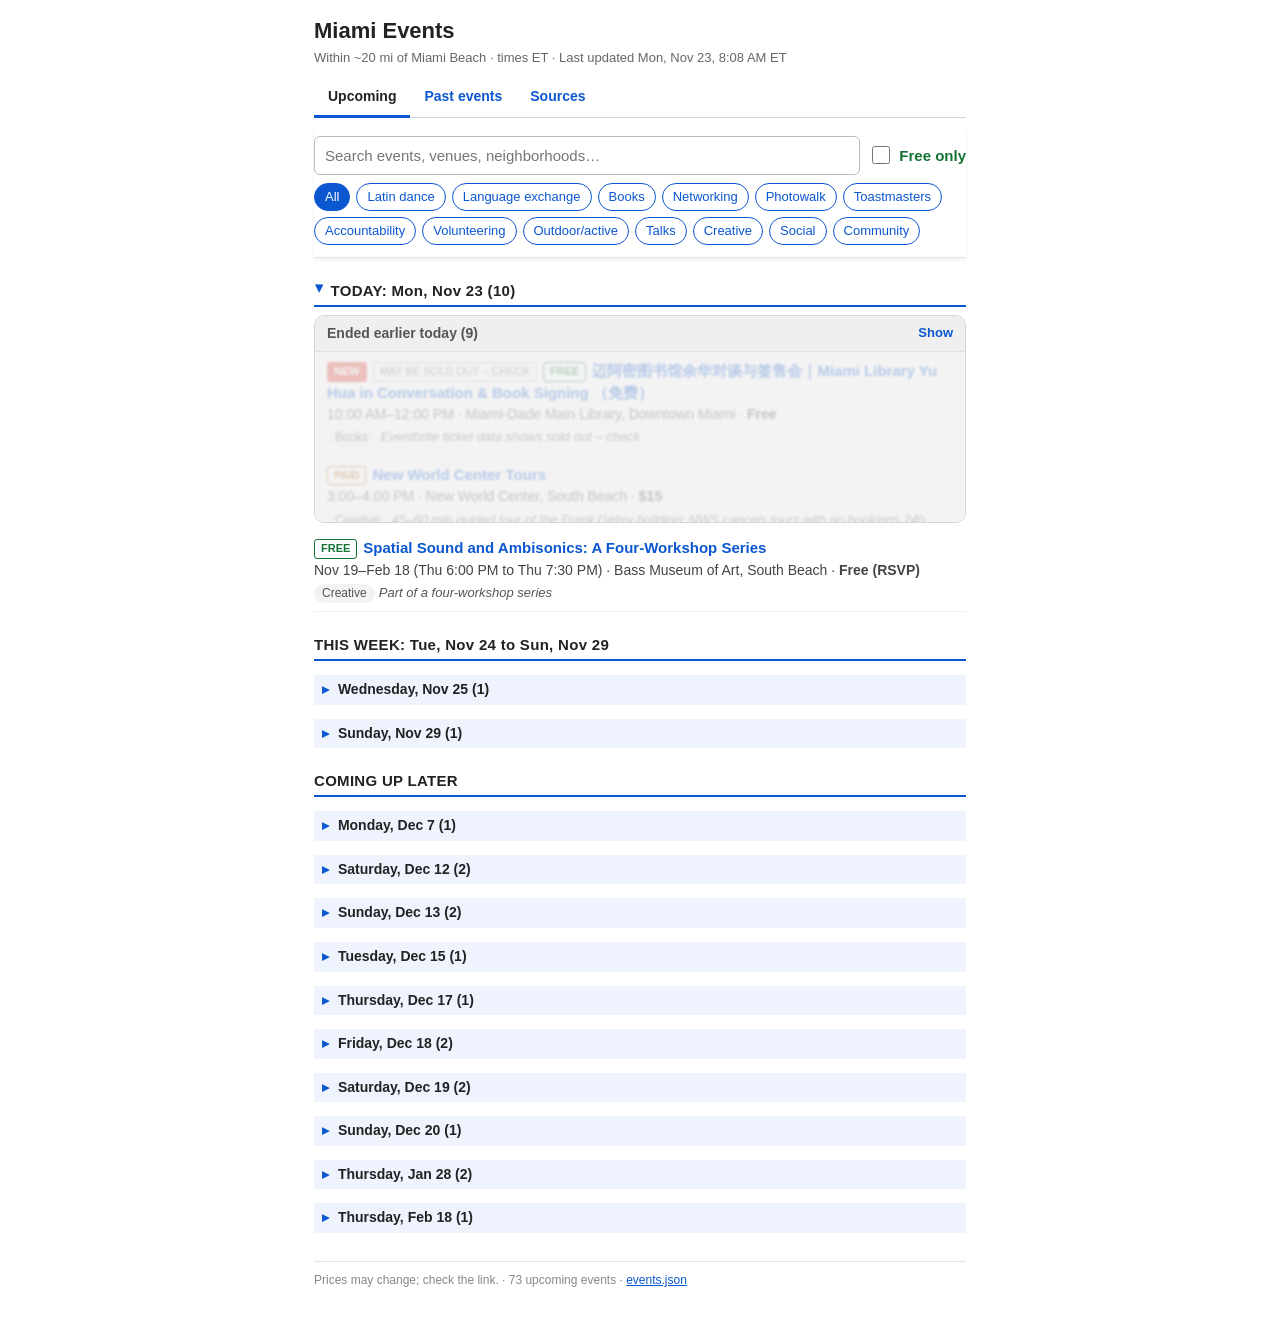
==== commit f7e722d4: "Update events 2026-11-23" ====
--- a/index.html
+++ b/index.html
@@ -4,18 +4,18 @@
 <meta name="viewport" content="width=device-width, initial-scale=1">
 <meta name="robots" content="noindex, nofollow">
 <title>Miami Events</title>
-<link rel="stylesheet" href="style.css?v=1795352477">
+<link rel="stylesheet" href="style.css?v=1795439298">
 </head><body><div class="wrap">
 <h1>Miami Events</h1>
-<p class="sub">Within ~20 mi of Miami Beach · times ET · Last updated Sun, Nov 22, 8:01 AM ET</p>
+<p class="sub">Within ~20 mi of Miami Beach · times ET · Last updated Mon, Nov 23, 8:08 AM ET</p>
 <nav class="tabs" aria-label="Pages"><a href="index.html" class="on" aria-current="page">Upcoming</a><a href="past.html">Past events</a><a href="sources.html">Sources</a></nav>
 <div class="controls">
 <div class="row"><input id="q" type="search" placeholder="Search events, venues, neighborhoods…" aria-label="Search">
 <label class="toggle"><input type="checkbox" id="freeonly"> Free only</label></div>
-<div class="chips" role="group" aria-label="Categories"><button class="chip on" data-cat="all" type="button">All</button><button class="chip" data-cat="dance" type="button">Latin dance</button><button class="chip" data-cat="networking" type="button">Networking</button><button class="chip" data-cat="photowalk" type="button">Photowalk</button><button class="chip" data-cat="volunteering" type="button">Volunteering</button><button class="chip" data-cat="outdoor" type="button">Outdoor/active</button><button class="chip" data-cat="talks" type="button">Talks</button><button class="chip" data-cat="creative" type="button">Creative</button><button class="chip" data-cat="social" type="button">Social</button><button class="chip" data-cat="community" type="button">Community</button></div>
+<div class="chips" role="group" aria-label="Categories"><button class="chip on" data-cat="all" type="button">All</button><button class="chip" data-cat="dance" type="button">Latin dance</button><button class="chip" data-cat="language" type="button">Language exchange</button><button class="chip" data-cat="books" type="button">Books</button><button class="chip" data-cat="networking" type="button">Networking</button><button class="chip" data-cat="photowalk" type="button">Photowalk</button><button class="chip" data-cat="toastmasters" type="button">Toastmasters</button><button class="chip" data-cat="accountability" type="button">Accountability</button><button class="chip" data-cat="volunteering" type="button">Volunteering</button><button class="chip" data-cat="outdoor" type="button">Outdoor/active</button><button class="chip" data-cat="talks" type="button">Talks</button><button class="chip" data-cat="creative" type="button">Creative</button><button class="chip" data-cat="social" type="button">Social</button><button class="chip" data-cat="community" type="button">Community</button></div>
 </div>
-<section class="sec" id="today"><h2 class="todayhd" role="button" tabindex="0" aria-expanded="true"><span class="caret">&#9656;</span> TODAY: Sun, Nov 22 (<span class="dayn">11</span>)</h2><div class="endedblk collapsed hidden" id="ended"><button class="endedhd" type="button" aria-expanded="false" aria-controls="endedbody"><span>Ended earlier today (<span class="endedn">0</span>)</span><span class="endedact">Show</span></button><div class="endedbody" id="endedbody"><ul></ul><div class="veil"></div></div></div><div class="daygroup"><ul id="todaylist"><li class="ev" data-free="1" data-cat="creative" data-i="0" data-start="2026-11-19T18:00:00-05:00" data-text="spatial sound and ambisonics: a four-workshop series bass museum of art south beach 2100 collins avenue, miami beach, fl 33139, miami beach free (rsvp) creative part of a four-workshop series"><span class="lbl free">Free</span><a href="https://www.eventbrite.com/e/spatial-sound-and-ambisonics-a-four-workshop-series-tickets-2004739186874" target="_blank" rel="noopener">Spatial Sound and Ambisonics: A Four-Workshop Series</a><div class="meta">Nov 19–Feb 18 (Thu 6:00 PM to Thu 7:30 PM)<span class="endpill">Ended</span> · Bass Museum of Art, South Beach · <b>Free (RSVP)</b></div><span class="tag">Creative</span> <span class="note">Part of a four-workshop series</span></li><li class="ev" data-free="1" data-cat="community" data-i="1" data-start="2026-11-20T10:00:00-05:00" data-text="miami mega market festival wynwood marketplace wynwood 2250 northwest 2nd avenue, miami, fl 33127, miami free (rsvp) community "><span class="lbl free">Free</span><a href="https://www.eventbrite.com/e/miami-mega-market-festival-tickets-2003425547744" target="_blank" rel="noopener">Miami Mega Market Festival</a><div class="meta">Nov 20–22 (Fri 10:00 AM to Sun 7:00 PM)<span class="endpill">Ended</span> · Wynwood Marketplace, Wynwood · <b>Free (RSVP)</b></div><span class="tag">Community</span></li><li class="ev" data-free="1" data-cat="community" data-end="2026-11-22T18:00:00-05:00" data-i="2" data-start="2026-11-22T09:00:00-05:00" data-text="lincoln road farmers market meridian avenue through washington avenue south beach lincoln road, miami beach, fl 33139, miami beach free (rsvp) community "><span class="lbl free">Free</span><a href="https://www.eventbrite.com/e/lincoln-road-farmers-market-tickets-1983970320636" target="_blank" rel="noopener">Lincoln Road Farmers Market</a><div class="meta">9:00 AM–6:00 PM<span class="endpill">Ended</span> · Meridian Avenue through Washington Avenue, South Beach · <b>Free (RSVP)</b></div><span class="tag">Community</span></li><li class="ev" data-free="1" data-cat="community" data-end="2026-11-22T18:00:00-05:00" data-i="3" data-start="2026-11-20T10:00:00-05:00" data-text="miami book fair – street fair miami dade college wolfson campus downtown miami 300 ne 2nd ave, miami, fl 33132 free fri nov 20; sat–sun $12 (seniors 62+ $7, ages 13–18 $5, 12 &amp; under free) community miami book fair runs nov 15–22; street fair weekend has 150+ book vendors, author talks, live music (off the shelf stage), food. gates open 9 am fri/sat"><span class="lbl free">Free</span><a href="https://miamibookfair.com/miami-book-fair/street-fair/" target="_blank" rel="noopener">Miami Book Fair – Street Fair</a><div class="meta">Nov 20–22 (Sun 10:00 AM–6:00 PM)<span class="endpill">Ended</span> · Miami Dade College Wolfson Campus, Downtown Miami · <b>Free Fri Nov 20; Sat–Sun $12 (seniors 62+ $7, ages 13–18 $5, 12 &amp; under free)</b></div><span class="tag">Community</span> <span class="note">Miami Book Fair runs Nov 15–22; Street Fair weekend has 150+ book vendors, author talks, live music (Off the Shelf stage), food. Gates open 9 AM Fri/Sat</span></li><li class="ev" data-free="1" data-cat="outdoor" data-end="2026-11-22T11:30:00-05:00" data-i="4" data-start="2026-11-22T10:30:00-05:00" data-text="alo recovery walk: alo collins ave alo collins ave south beach 100 lincoln rd, miami beach, fl 33139 free (rsvp) outdoor/active "><span class="lbl free">Free</span><a href="https://luma.com/ww92nsp8" target="_blank" rel="noopener">ALO RECOVERY WALK: ALO COLLINS AVE</a><div class="meta">10:30–11:30 AM<span class="endpill">Ended</span> · ALO Collins Ave, South Beach · <b>Free (RSVP)</b></div><span class="tag">Outdoor/active</span></li><li class="ev" data-free="1" data-cat="volunteering" data-end="2026-11-22T15:00:00-05:00" data-i="5" data-start="2026-11-22T11:30:00-05:00" data-text="🐶❤️ one love foundation-pawventures edition: social walks for shelter dogs miami dade animal shelter doral 3599 nw 79th ave,, miami free (no fee listed) volunteering walk shelter dogs at miami-dade animal shelter (~12 mi)"><span class="lbl free">Free</span><a href="https://www.meetup.com/one-love-fun-volunteer-events/events/312541784/" target="_blank" rel="noopener">🐶❤️ One Love Foundation-Pawventures Edition: Social Walks for Shelter Dogs</a><div class="meta">11:30 AM–3:00 PM<span class="endpill">Ended</span> · Miami Dade Animal Shelter, Doral · <b>Free (no fee listed)</b></div><span class="tag">Volunteering</span> <span class="note">walk shelter dogs at Miami-Dade Animal Shelter (~12 mi)</span></li><li class="ev" data-free="1" data-cat="photowalk" data-end="2026-11-22T18:00:00-05:00" data-i="6" data-start="2026-11-22T16:00:00-05:00" data-text="photowalk 66 - south pointe loop burger king (meeting point) south beach 1100 5th st, miami beach free (no fee listed) photowalk street photography - miami beach; sunset loop around south pointe"><span class="lbl free">Free</span><a href="https://www.meetup.com/street-photography-miami-beach/events/317221243/" target="_blank" rel="noopener">Photowalk 66 - South Pointe Loop</a><div class="meta">4:00–6:00 PM<span class="endpill">Ended</span> · Burger King (meeting point), South Beach · <b>Free (no fee listed)</b></div><span class="tag">Photowalk</span> <span class="note">Street Photography - Miami Beach; sunset loop around South Pointe</span></li><li class="ev" data-free="1" data-cat="outdoor" data-end="2026-11-22T17:30:00-05:00" data-i="7" data-start="2026-11-22T16:30:00-05:00" data-text="free sunday sunset vinyasa yoga • stress relief &amp; breathwork • miami beach south pointe park south beach 1 washington avenue, miami beach, fl 33139, miami beach free (rsvp) outdoor/active "><span class="lbl free">Free</span><a href="https://www.eventbrite.com/e/free-sunday-sunset-vinyasa-yoga-stress-relief-breathwork-miami-beach-tickets-2003785021941" target="_blank" rel="noopener">Free Sunday Sunset Vinyasa Yoga • Stress Relief &amp; Breathwork • Miami Beach</a><div class="meta">4:30–5:30 PM<span class="endpill">Ended</span> · South Pointe Park, South Beach · <b>Free (RSVP)</b></div><span class="tag">Outdoor/active</span></li><li class="ev" data-free="1" data-cat="dance" data-end="2026-11-22T22:00:00-05:00" data-i="8" data-start="2026-11-22T19:00:00-05:00" data-text="miami beach ¡baila! by commissioner joe magazine at the bandshell miami beach bandshell north beach 7275 collins ave, miami beach, fl 33141 free (rsvp) latin dance salsa, bachata, merengue; free lesson 7–7:30 pm, party 7:30–10 pm"><span class="lbl free">Free</span><a href="https://events.miamibeachfl.gov/event/miami-beach-baila-by-commissioner-joe-magazine-november2026/" target="_blank" rel="noopener">Miami Beach ¡Baila! by Commissioner Joe Magazine at the Bandshell</a><div class="meta">7:00–10:00 PM<span class="endpill">Ended</span> · Miami Beach Bandshell, North Beach · <b>Free (RSVP)</b></div><span class="tag">Latin dance</span> <span class="note">Salsa, bachata, merengue; free lesson 7–7:30 PM, party 7:30–10 PM</span></li><li class="ev" data-free="1" data-cat="dance" data-end="2026-11-23T02:00:00-05:00" data-i="9" data-start="2026-11-22T20:00:00-05:00" data-text="salsero sundays ball &amp; chain little havana 1513 sw 8th st, miami, fl 33135 free entry with rsvp; free salsa class at 9 pm latin dance 21+ with id; dj sets"><span class="lbl free">Free</span><a href="https://speakeasygo.com/ball-and-chain/Salsero-Sundays?eid=EVE-SOKB38" target="_blank" rel="noopener">Salsero Sundays</a><div class="meta">8:00 PM–2:00 AM<span class="endpill">Ended</span> · Ball &amp; Chain, Little Havana · <b>Free entry with RSVP; free salsa class at 9 PM</b></div><span class="tag">Latin dance</span> <span class="note">21+ with ID; DJ sets</span></li><li class="ev" data-free="0" data-cat="creative" data-i="10" data-start="2026-11-22T14:00:00-05:00" data-text="denève: prokofiev&#x27;s violin new world center south beach 500 17th st, miami beach, fl 33139 see event page creative new world symphony"><span class="lbl paid">Paid</span><a href="https://www.nws.edu/tickets/concerts-and-events/2026-27-season/deneve-prokofievs-violin/" target="_blank" rel="noopener">Denève: Prokofiev&#x27;s Violin</a><div class="meta">2:00 PM<span class="endpill">Ended</span> · New World Center, South Beach · <b>See event page</b></div><span class="tag">Creative</span> <span class="note">New World Symphony</span></li></ul></div><p class="empty">No matching events today.</p></section><section class="sec" id="week"><h2>THIS WEEK: Mon, Nov 23 to Sat, Nov 28</h2><div class="daygroup fold folded"><h3 class="day" role="button" tabindex="0" aria-expanded="false"><span class="caret">&#9656;</span> Monday, Nov 23 (<span class="dayn">2</span>)</h3><ul><li class="ev" data-free="0" data-cat="creative" data-end="2026-11-23T16:00:00-05:00" data-text="new world center tours new world center south beach 500 17th st, miami beach $15 creative 45–60 min guided tour of the frank gehry building; nws cancels tours with no bookings 24h before"><span class="lbl paid">Paid</span><a href="https://www.nws.edu/tickets/concerts-and-events/2026-27-season/new-world-center-tours/?date=2026-11-23" target="_blank" rel="noopener">New World Center Tours</a><div class="meta">3:00–4:00 PM · New World Center, South Beach · <b>$15</b></div><span class="tag">Creative</span> <span class="note">45–60 min guided tour of the Frank Gehry building; NWS cancels tours with no bookings 24h before</span></li><li class="ev" data-free="0" data-cat="social" data-end="2026-11-23T22:00:00-05:00" data-text="la mesita - gather and games daniel&#x27;s miami coral gables 1500 san ignacio avenue, coral gables, fl 33146, coral gables $76.54 social rooftop game night: mahjong, dominoes, rummikub"><span class="lbl paid">Paid</span><a href="https://www.eventbrite.com/e/la-mesita-gather-and-games-tickets-2003534679159" target="_blank" rel="noopener">La Mesita - Gather and Games</a><div class="meta">6:00–10:00 PM · Daniel&#x27;s Miami, Coral Gables · <b>$76.54</b></div><span class="tag">Social</span> <span class="note">rooftop game night: mahjong, dominoes, Rummikub</span></li></ul></div><div class="daygroup fold folded"><h3 class="day" role="button" tabindex="0" aria-expanded="false"><span class="caret">&#9656;</span> Tuesday, Nov 24 (<span class="dayn">2</span>)</h3><ul><li class="ev" data-free="0" data-cat="social" data-end="2026-11-24T21:30:00-05:00" data-text="dungeons &amp; dragons 195 ne 46th st upper east side / mimo 195 ne 46th st, miami, fl 33137 cost unknown social no public event page found."><span class="lbl paid">Paid</span><a href="" target="_blank" rel="noopener">Dungeons &amp; Dragons</a><div class="meta">6:00–9:30 PM · 195 NE 46th St, Upper East Side / MiMo · <b>Cost unknown</b></div><span class="tag">Social</span> <span class="note">No public event page found.</span></li><li class="ev" data-free="0" data-cat="creative" data-end="2026-11-24T22:00:00-05:00" data-text="kinbaku miami rope jam dear eleanor edgewater 148 ne 28th st, miami, fl 33137 cost unknown creative adults-only monthly shibari rope jam (last tuesday), all levels, loaner rope"><span class="lbl paid">Paid</span><a href="https://posh.vip/e/kinbaku-miami-rope-jam-2026-11-25-3-0" target="_blank" rel="noopener">Kinbaku Miami Rope Jam</a><div class="meta">7:00–10:00 PM · Dear Eleanor, Edgewater · <b>Cost unknown</b></div><span class="tag">Creative</span> <span class="note">Adults-only monthly shibari rope jam (last Tuesday), all levels, loaner rope</span></li></ul></div><div class="daygroup fold folded"><h3 class="day" role="button" tabindex="0" aria-expanded="false"><span class="caret">&#9656;</span> Wednesday, Nov 25 (<span class="dayn">1</span>)</h3><ul><li class="ev" data-free="0" data-cat="creative" data-end="2026-11-25T16:00:00-05:00" data-text="new world center tours new world center south beach 500 17th st, miami beach $15 creative 45–60 min guided tour of the frank gehry building; nws cancels tours with no bookings 24h before"><span class="lbl paid">Paid</span><a href="https://www.nws.edu/tickets/concerts-and-events/2026-27-season/new-world-center-tours/?date=2026-11-25" target="_blank" rel="noopener">New World Center Tours</a><div class="meta">3:00–4:00 PM · New World Center, South Beach · <b>$15</b></div><span class="tag">Creative</span> <span class="note">45–60 min guided tour of the Frank Gehry building; NWS cancels tours with no bookings 24h before</span></li></ul></div><div class="daygroup fold folded"><h3 class="day" role="button" tabindex="0" aria-expanded="false"><span class="caret">&#9656;</span> Friday, Nov 27 (<span class="dayn">1</span>)</h3><ul><li class="ev" data-free="1" data-cat="social" data-end="2026-11-27T11:00:00-05:00" data-text="tasting at ten - miami counter culture coffee little haiti / north miami ave 7450 n miami ave, miami, fl 33150 free (rsvp) social weekly friday coffee tasting; standing interest"><span class="lbl free">Free</span><a href="https://www.eventbrite.com/e/tasting-at-ten-miami-tickets-1979225692325" target="_blank" rel="noopener">Tasting at Ten - Miami</a><div class="meta">10:00–11:00 AM · Counter Culture Coffee, Little Haiti / North Miami Ave · <b>Free (RSVP)</b></div><span class="tag">Social</span> <span class="note">Weekly Friday coffee tasting; standing interest</span></li></ul></div><p class="empty">No matching events this week.</p></section><section class="sec" id="later"><h2>COMING UP LATER</h2><div class="daygroup fold folded"><h3 class="day" role="button" tabindex="0" aria-expanded="false"><span class="caret">&#9656;</span> Monday, Nov 30 (<span class="dayn">1</span>)</h3><ul><li class="ev" data-free="0" data-cat="creative" data-end="2026-11-30T16:00:00-05:00" data-text="new world center tours new world center south beach 500 17th st, miami beach $15 creative 45–60 min guided tour of the frank gehry building; nws cancels tours with no bookings 24h before"><span class="lbl paid">Paid</span><a href="https://www.nws.edu/tickets/concerts-and-events/2026-27-season/new-world-center-tours/?date=2026-11-30" target="_blank" rel="noopener">New World Center Tours</a><div class="meta">3:00–4:00 PM · New World Center, South Beach · <b>$15</b></div><span class="tag">Creative</span> <span class="note">45–60 min guided tour of the Frank Gehry building; NWS cancels tours with no bookings 24h before</span></li></ul></div><div class="daygroup fold folded"><h3 class="day" role="button" tabindex="0" aria-expanded="false"><span class="caret">&#9656;</span> Thursday, Dec 3 (<span class="dayn">2</span>)</h3><ul><li class="ev" data-free="1" data-cat="creative" data-end="2026-12-03T12:00:00-05:00" data-text="baker&#x27;s brunch: open studios &amp; cafecito bakehouse art complex wynwood 561 northwest 32nd street, miami, fl 33127, miami free (rsvp) creative bakehouse open studios (miami art week)"><span class="lbl free">Free</span><a href="https://www.bacfl.org/events/bakers-brunch-open-studios-cafecito" target="_blank" rel="noopener">Baker&#x27;s Brunch: Open Studios &amp; Cafecito</a><div class="meta">9:00 AM–12:00 PM · Bakehouse Art Complex, Wynwood · <b>Free (RSVP)</b></div><span class="tag">Creative</span> <span class="note">Bakehouse open studios (Miami Art Week)</span></li><li class="ev" data-free="0" data-cat="networking" data-end="2026-12-03T21:00:00-05:00" data-text="miami hottest networking event for young professionals negroni brickell brickell 955 s miami ave, miami, fl 33130 $10.54–$22.52 networking "><span class="lbl paid">Paid</span><a href="https://www.eventbrite.com/e/miami-hottest-networking-event-for-young-professionals-tickets-2002064658287" target="_blank" rel="noopener">Miami Hottest Networking Event For Young Professionals</a><div class="meta">7:00–9:00 PM · Negroni Brickell, Brickell · <b>$10.54–$22.52</b></div><span class="tag">Networking</span></li></ul></div><div class="daygroup fold folded"><h3 class="day" role="button" tabindex="0" aria-expanded="false"><span class="caret">&#9656;</span> Friday, Dec 4 (<span class="dayn">1</span>)</h3><ul><li class="ev" data-free="1" data-cat="social" data-end="2026-12-04T11:00:00-05:00" data-text="tasting at ten - miami counter culture coffee little haiti / north miami ave 7450 n miami ave, miami, fl 33150 free (rsvp) social weekly friday coffee tasting; standing interest"><span class="lbl free">Free</span><a href="https://www.eventbrite.com/e/tasting-at-ten-miami-tickets-1979225693328" target="_blank" rel="noopener">Tasting at Ten - Miami</a><div class="meta">10:00–11:00 AM · Counter Culture Coffee, Little Haiti / North Miami Ave · <b>Free (RSVP)</b></div><span class="tag">Social</span> <span class="note">Weekly Friday coffee tasting; standing interest</span></li></ul></div><div class="daygroup fold folded"><h3 class="day" role="button" tabindex="0" aria-expanded="false"><span class="caret">&#9656;</span> Monday, Dec 7 (<span class="dayn">1</span>)</h3><ul><li class="ev" data-free="1" data-cat="social" data-end="2026-12-07T14:00:00-05:00" data-text="catalog cupping  - counter culture coffee miami counter culture coffee miami miami  free (rsvp) social monthly coffee cupping; taste counter culture menu"><span class="lbl free">Free</span><a href="https://www.eventbrite.com/e/catalog-cupping-counter-culture-coffee-miami-tickets-1976621804025" target="_blank" rel="noopener">Catalog Cupping  - Counter Culture Coffee Miami</a><div class="meta">1:00–2:00 PM · Counter Culture Coffee Miami, Miami · <b>Free (RSVP)</b></div><span class="tag">Social</span> <span class="note">Monthly coffee cupping; taste Counter Culture menu</span></li></ul></div><div class="daygroup fold folded"><h3 class="day" role="button" tabindex="0" aria-expanded="false"><span class="caret">&#9656;</span> Saturday, Dec 12 (<span class="dayn">2</span>)</h3><ul><li class="ev" data-free="1" data-cat="creative" data-text="wallcast® concert: denève: brahms 3 soundscape park south beach 400 17th st, miami beach, fl 33139 free – wallcast® concerts are free, no tickets required creative new world symphony"><span class="lbl free">Free</span><a href="https://www.nws.edu/tickets/concerts-and-events/2026-27-season/wallcast-concerts/wallcast-concert-den%C3%A8ve-brahms-3/" target="_blank" rel="noopener">WALLCAST® Concert: Denève: Brahms 3</a><div class="meta">7:30 PM · SoundScape Park, South Beach · <b>Free – WALLCAST® concerts are free, no tickets required</b></div><span class="tag">Creative</span> <span class="note">New World Symphony</span></li><li class="ev" data-free="0" data-cat="creative" data-text="denève: brahms 3 new world center south beach 500 17th st, miami beach, fl 33139 see event page creative new world symphony"><span class="lbl paid">Paid</span><a href="https://www.nws.edu/tickets/concerts-and-events/2026-27-season/deneve-brahms-3/" target="_blank" rel="noopener">Denève: Brahms 3</a><div class="meta">7:30 PM · New World Center, South Beach · <b>See event page</b></div><span class="tag">Creative</span> <span class="note">New World Symphony</span></li></ul></div><div class="daygroup fold folded"><h3 class="day" role="button" tabindex="0" aria-expanded="false"><span class="caret">&#9656;</span> Sunday, Dec 13 (<span class="dayn">2</span>)</h3><ul><li class="ev" data-free="0" data-cat="dance" data-end="2026-12-13T20:00:00-05:00" data-text="un party de bachata usa tour - miami - furia rooftop furia disco miami wynwood 31 nw 36th st, miami, fl 33127 $24.80–$47.64 latin dance daytime rooftop bachata, salsa &amp; típico party; eventbrite now lists sun nov 15 (was oct 18), tickets on sale from nov 15 (checked oct 18); eventbrite page shows dec 13, 2026 (was saved as nov 15); rechecked nov 15"><span class="lbl paid">Paid</span><a href="https://www.eventbrite.com/e/un-party-de-bachata-usa-tour-miami-furia-rooftop-tickets-2000140815020" target="_blank" rel="noopener">Un Party De Bachata USA TOUR - Miami - Furia Rooftop</a><div class="meta">1:00–8:00 PM · Furia Disco Miami, Wynwood · <b>$24.80–$47.64</b></div><span class="tag">Latin dance</span> <span class="note">daytime rooftop bachata, salsa &amp; típico party; Eventbrite now lists Sun Nov 15 (was Oct 18), tickets on sale from Nov 15 (checked Oct 18); Eventbrite page shows Dec 13, 2026 (was saved as Nov 15); rechecked Nov 15</span></li><li class="ev" data-free="0" data-cat="creative" data-text="denève: brahms 3 new world center south beach 500 17th st, miami beach, fl 33139 see event page creative new world symphony"><span class="lbl paid">Paid</span><a href="https://www.nws.edu/tickets/concerts-and-events/2026-27-season/deneve-brahms-3/" target="_blank" rel="noopener">Denève: Brahms 3</a><div class="meta">2:00 PM · New World Center, South Beach · <b>See event page</b></div><span class="tag">Creative</span> <span class="note">New World Symphony</span></li></ul></div><div class="daygroup fold folded"><h3 class="day" role="button" tabindex="0" aria-expanded="false"><span class="caret">&#9656;</span> Tuesday, Dec 15 (<span class="dayn">1</span>)</h3><ul><li class="ev" data-free="0" data-cat="creative" data-text="notes on being new world center south beach 500 17th st, miami beach, fl 33139 pay what you wish (suggested $10) creative new world symphony"><span class="lbl paid">Paid</span><a href="https://www.nws.edu/tickets/concerts-and-events/2026-27-season/notes-on-being/" target="_blank" rel="noopener">Notes on Being</a><div class="meta">7:30 PM · New World Center, South Beach · <b>Pay what you wish (suggested $10)</b></div><span class="tag">Creative</span> <span class="note">New World Symphony</span></li></ul></div><div class="daygroup fold folded"><h3 class="day" role="button" tabindex="0" aria-expanded="false"><span class="caret">&#9656;</span> Thursday, Dec 17 (<span class="dayn">1</span>)</h3><ul><li class="ev" data-free="1" data-cat="creative" data-end="2026-12-17T21:00:00-05:00" data-text="lincoln road art walk lincoln road south beach 1100 lincoln road, miami beach, fl 33139 free creative self-guided gallery walk (oolite arts, fiu urban studios, more); culture crawl night"><span class="lbl free">Free</span><a href="https://events.miamibeachfl.gov/event/lincoln-road-art-walk/2026-12-17/" target="_blank" rel="noopener">Lincoln Road Art Walk</a><div class="meta">6:00–9:00 PM · Lincoln Road, South Beach · <b>Free</b></div><span class="tag">Creative</span> <span class="note">Self-guided gallery walk (Oolite Arts, FIU Urban Studios, more); Culture Crawl night</span></li></ul></div><div class="daygroup fold folded"><h3 class="day" role="button" tabindex="0" aria-expanded="false"><span class="caret">&#9656;</span> Friday, Dec 18 (<span class="dayn">2</span>)</h3><ul><li class="ev" data-free="1" data-cat="creative" data-text="sounds of the season, presented by the city of miami beach new world center south beach 500 17th st, miami beach, fl 33139 free for miami beach residents (per nws): tickets at nws box office from nov 2, limit 4 per household, proof of miami beach residency required creative new world symphony"><span class="lbl free">Free</span><a href="https://www.nws.edu/tickets/concerts-and-events/2026-27-season/sounds-of-the-season-cmb/" target="_blank" rel="noopener">Sounds of the Season, Presented by the City of Miami Beach</a><div class="meta">7:30 PM · New World Center, South Beach · <b>Free for Miami Beach residents (per NWS): tickets at NWS Box Office from Nov 2, limit 4 per household, proof of Miami Beach residency required</b></div><span class="tag">Creative</span> <span class="note">New World Symphony</span></li><li class="ev" data-free="0" data-cat="creative" data-end="2026-12-18T21:30:00-05:00" data-text="the moth grandslam the black archives historic lyric theater cultural arts complex overtown 819 nw 2nd avenue, miami, fl 33136, miami $37.05 creative storytelling competition"><span class="lbl paid">Paid</span><a href="https://www.eventbrite.com/e/the-moth-grandslam-tickets-2002952855910" target="_blank" rel="noopener">The Moth GrandSLAM</a><div class="meta">7:30–9:30 PM · The Black Archives Historic Lyric Theater Cultural Arts Complex, Overtown · <b>$37.05</b></div><span class="tag">Creative</span> <span class="note">storytelling competition</span></li></ul></div><div class="daygroup fold folded"><h3 class="day" role="button" tabindex="0" aria-expanded="false"><span class="caret">&#9656;</span> Saturday, Dec 19 (<span class="dayn">2</span>)</h3><ul><li class="ev" data-free="1" data-cat="creative" data-text="wallcast® concert: sounds of the season soundscape park south beach 400 17th st, miami beach, fl 33139 free – wallcast® concerts are free, no tickets required creative new world symphony"><span class="lbl free">Free</span><a href="https://www.nws.edu/tickets/concerts-and-events/2026-27-season/wallcast-concerts/wallcast-concert-sounds-of-the-season/" target="_blank" rel="noopener">WALLCAST® Concert: Sounds of the Season</a><div class="meta">7:30 PM · SoundScape Park, South Beach · <b>Free – WALLCAST® concerts are free, no tickets required</b></div><span class="tag">Creative</span> <span class="note">New World Symphony</span></li><li class="ev" data-free="0" data-cat="creative" data-text="sounds of the season new world center south beach 500 17th st, miami beach, fl 33139 see event page creative new world symphony"><span class="lbl paid">Paid</span><a href="https://www.nws.edu/tickets/concerts-and-events/2026-27-season/sounds-of-the-season/" target="_blank" rel="noopener">Sounds of the Season</a><div class="meta">7:30 PM · New World Center, South Beach · <b>See event page</b></div><span class="tag">Creative</span> <span class="note">New World Symphony</span></li></ul></div><div class="daygroup fold folded"><h3 class="day" role="button" tabindex="0" aria-expanded="false"><span class="caret">&#9656;</span> Sunday, Dec 20 (<span class="dayn">1</span>)</h3><ul><li class="ev" data-free="0" data-cat="creative" data-text="remembering mtt new world center south beach 500 17th st, miami beach, fl 33139 see event page creative new world symphony"><span class="lbl paid">Paid</span><a href="https://www.nws.edu/tickets/concerts-and-events/2026-27-season/remembering-mtt/" target="_blank" rel="noopener">Remembering MTT</a><div class="meta">2:00 PM · New World Center, South Beach · <b>See event page</b></div><span class="tag">Creative</span> <span class="note">New World Symphony</span></li></ul></div><div class="daygroup fold folded"><h3 class="day" role="button" tabindex="0" aria-expanded="false"><span class="caret">&#9656;</span> Thursday, Jan 28 (<span class="dayn">2</span>)</h3><ul><li class="ev" data-free="1" data-cat="networking" data-end="2027-01-28T20:00:00-05:00" data-text="women in tech miami 2026 arlo wynwood miami wynwood 2217 nw miami ct, miami, fl 33127 free–$46.49 networking "><span class="lbl free">Free</span><a href="https://www.eventbrite.com/e/women-in-tech-miami-2026-tickets-2003680201420" target="_blank" rel="noopener">Women in Tech Miami 2026</a><div class="meta">6:00–8:00 PM · Arlo Wynwood Miami, Wynwood · <b>Free–$46.49</b></div><span class="tag">Networking</span></li><li class="ev" data-free="0" data-cat="networking" data-end="2027-01-28T21:00:00-05:00" data-text="miami tech mixer 2026 arlo wynwood miami wynwood 2217 nw miami ct, miami see event page networking paid event; tickets via link on meetup page"><span class="lbl paid">Paid</span><a href="https://www.meetup.com/miamitech/events/316420209/" target="_blank" rel="noopener">Miami Tech Mixer 2026</a><div class="meta">6:00–9:00 PM · Arlo Wynwood Miami, Wynwood · <b>See event page</b></div><span class="tag">Networking</span> <span class="note">paid event; tickets via link on Meetup page</span></li></ul></div><div class="daygroup fold folded"><h3 class="day" role="button" tabindex="0" aria-expanded="false"><span class="caret">&#9656;</span> Thursday, Feb 18 (<span class="dayn">1</span>)</h3><ul><li class="ev" data-free="0" data-cat="talks" data-end="2027-02-18T21:30:00-05:00" data-text="jake cohen miami beach jcc miami beach 4221 pine tree dr, miami beach, fl see event page talks cookbook author chef jake cohen: cooking demo, tasting and conversation (mbjcc lists thu, feb 18)"><span class="lbl paid">Paid</span><a href="https://mbjcc.org/events/jake-cohen/" target="_blank" rel="noopener">Jake Cohen</a><div class="meta">7:30–9:30 PM · Miami Beach JCC, Miami Beach · <b>See event page</b></div><span class="tag">Talks</span> <span class="note">cookbook author Chef Jake Cohen: cooking demo, tasting and conversation (MBJCC lists Thu, Feb 18)</span></li></ul></div><p class="empty">No matching events.</p></section>
-<footer>Prices may change; check the link. · 36 upcoming events · <a href="events.json" style="color:#0b57d0">events.json</a></footer>
+<section class="sec" id="today"><h2 class="todayhd" role="button" tabindex="0" aria-expanded="true"><span class="caret">&#9656;</span> TODAY: Mon, Nov 23 (<span class="dayn">10</span>)</h2><div class="endedblk collapsed hidden" id="ended"><button class="endedhd" type="button" aria-expanded="false" aria-controls="endedbody"><span>Ended earlier today (<span class="endedn">0</span>)</span><span class="endedact">Show</span></button><div class="endedbody" id="endedbody"><ul></ul><div class="veil"></div></div></div><div class="daygroup"><ul id="todaylist"><li class="ev" data-free="1" data-cat="creative" data-i="0" data-start="2026-11-19T18:00:00-05:00" data-text="spatial sound and ambisonics: a four-workshop series bass museum of art south beach 2100 collins avenue, miami beach, fl 33139, miami beach free (rsvp) creative part of a four-workshop series"><span class="lbl free">Free</span><a href="https://www.eventbrite.com/e/spatial-sound-and-ambisonics-a-four-workshop-series-tickets-2004739186874" target="_blank" rel="noopener">Spatial Sound and Ambisonics: A Four-Workshop Series</a><div class="meta">Nov 19–Feb 18 (Thu 6:00 PM to Thu 7:30 PM)<span class="endpill">Ended</span> · Bass Museum of Art, South Beach · <b>Free (RSVP)</b></div><span class="tag">Creative</span> <span class="note">Part of a four-workshop series</span></li><li class="ev" data-free="1" data-cat="books" data-end="2026-11-23T12:00:00-05:00" data-i="1" data-start="2026-11-23T10:00:00-05:00" data-text="迈阿密图书馆余华对谈与签售会｜miami library yu hua in conversation &amp; book signing （免费） miami-dade main library downtown miami 101 w flagler st, miami, fl 33130 free books eventbrite ticket data shows sold out – check"><span class="lbl new">New</span><span class="lbl soldq" title="Listing may say sold out; check the event page">May be sold out – check</span><span class="lbl free">Free</span><a href="https://www.eventbrite.com/e/miami-library-yu-hua-in-conversation-book-signing-tickets-2004752303105" target="_blank" rel="noopener">迈阿密图书馆余华对谈与签售会｜Miami Library Yu Hua in Conversation &amp; Book Signing （免费）</a><div class="meta">10:00 AM–12:00 PM<span class="endpill">Ended</span> · Miami-Dade Main Library, Downtown Miami · <b>Free</b></div><span class="tag">Books</span> <span class="note">Eventbrite ticket data shows sold out – check</span></li><li class="ev" data-free="1" data-cat="dance" data-end="2026-11-23T18:00:00-05:00" data-i="2" data-start="2026-11-23T16:00:00-05:00" data-text="free salsa class &amp; happy hour - little havana miami! sala&#x27;o cuban restaurant &amp; bar little havana 1642 sw 8th st, miami, fl 33135 free latin dance "><span class="lbl new">New</span><span class="lbl free">Free</span><a href="https://www.eventbrite.com/e/free-salsa-class-happy-hour-little-havana-miami-tickets-2003206541691" target="_blank" rel="noopener">FREE SALSA CLASS &amp; HAPPY HOUR - LITTLE HAVANA MIAMI!</a><div class="meta">4:00–6:00 PM<span class="endpill">Ended</span> · Sala&#x27;o Cuban Restaurant &amp; Bar, Little Havana · <b>Free</b></div><span class="tag">Latin dance</span></li><li class="ev" data-free="1" data-cat="outdoor" data-end="2026-11-23T19:00:00-05:00" data-i="3" data-start="2026-11-23T17:30:00-05:00" data-text="free full moon ceremony  yoga • meditation • sound south pointe beach south beach 1 washington ave, south pointe beach (1st lifeguard tower) free–$24.80 (ticket tiers) outdoor/active "><span class="lbl new">New</span><span class="lbl free">Free</span><a href="https://www.eventbrite.com/e/free-full-moon-ceremony-yoga-meditation-sound-tickets-2004029962565" target="_blank" rel="noopener">FREE Full Moon Ceremony  Yoga • Meditation • Sound</a><div class="meta">5:30–7:00 PM<span class="endpill">Ended</span> · South Pointe Beach, South Beach · <b>Free–$24.80 (ticket tiers)</b></div><span class="tag">Outdoor/active</span></li><li class="ev" data-free="1" data-cat="outdoor" data-end="2026-11-23T20:30:00-05:00" data-i="4" data-start="2026-11-23T18:30:00-05:00" data-text="unscheduled walks margaret pace park edgewater 1745 n bayshore dr, miami, fl 33132 free outdoor/active "><span class="lbl new">New</span><span class="lbl free">Free</span><a href="https://www.eventbrite.com/e/unscheduled-walks-tickets-2004780914683" target="_blank" rel="noopener">Unscheduled Walks</a><div class="meta">6:30–8:30 PM<span class="endpill">Ended</span> · Margaret Pace Park, Edgewater · <b>Free</b></div><span class="tag">Outdoor/active</span></li><li class="ev" data-free="1" data-cat="dance" data-end="2026-11-23T22:30:00-05:00" data-i="5" data-start="2026-11-23T19:00:00-05:00" data-text="viva salsa mondays elia miami river 1440 nw north river dr, suite 195, miami, fl 33125 free latin dance "><span class="lbl new">New</span><span class="lbl free">Free</span><a href="https://www.eventbrite.com/e/viva-salsa-mondays-tickets-1999948178840" target="_blank" rel="noopener">Viva Salsa Mondays</a><div class="meta">7:00–10:30 PM<span class="endpill">Ended</span> · Elia, Miami River · <b>Free</b></div><span class="tag">Latin dance</span></li><li class="ev" data-free="1" data-cat="creative" data-end="2026-11-23T23:00:00-05:00" data-i="6" data-start="2026-11-23T21:00:00-05:00" data-text="thank you miami monday comedy night thank you miami cocina &amp; beer house miami 1701 w flagler st #101, miami, fl 33135 free creative "><span class="lbl new">New</span><span class="lbl free">Free</span><a href="https://www.eventbrite.com/e/thank-you-miami-monday-comedy-night-tickets-2003049663464" target="_blank" rel="noopener">Thank You Miami Monday Comedy Night</a><div class="meta">9:00–11:00 PM<span class="endpill">Ended</span> · Thank You Miami Cocina &amp; Beer House, Miami · <b>Free</b></div><span class="tag">Creative</span></li><li class="ev" data-free="0" data-cat="creative" data-end="2026-11-23T16:00:00-05:00" data-i="7" data-start="2026-11-23T15:00:00-05:00" data-text="new world center tours new world center south beach 500 17th st, miami beach $15 creative 45–60 min guided tour of the frank gehry building; nws cancels tours with no bookings 24h before"><span class="lbl paid">Paid</span><a href="https://www.nws.edu/tickets/concerts-and-events/2026-27-season/new-world-center-tours/?date=2026-11-23" target="_blank" rel="noopener">New World Center Tours</a><div class="meta">3:00–4:00 PM<span class="endpill">Ended</span> · New World Center, South Beach · <b>$15</b></div><span class="tag">Creative</span> <span class="note">45–60 min guided tour of the Frank Gehry building; NWS cancels tours with no bookings 24h before</span></li><li class="ev" data-free="0" data-cat="social" data-end="2026-11-23T22:00:00-05:00" data-i="8" data-start="2026-11-23T18:00:00-05:00" data-text="la mesita - gather and games daniel&#x27;s miami coral gables 1500 san ignacio avenue, coral gables, fl 33146, coral gables $76.54 social rooftop game night: mahjong, dominoes, rummikub"><span class="lbl paid">Paid</span><a href="https://www.eventbrite.com/e/la-mesita-gather-and-games-tickets-2003534679159" target="_blank" rel="noopener">La Mesita - Gather and Games</a><div class="meta">6:00–10:00 PM<span class="endpill">Ended</span> · Daniel&#x27;s Miami, Coral Gables · <b>$76.54</b></div><span class="tag">Social</span> <span class="note">rooftop game night: mahjong, dominoes, Rummikub</span></li><li class="ev" data-free="0" data-cat="dance" data-end="2026-11-23T22:30:00-05:00" data-i="9" data-start="2026-11-23T19:30:00-05:00" data-text="miami salsa party: lessons, mojitos, appetizers &amp; live music in south beach 900 ocean dr (mango&#x27;s) south beach 900 ocean dr, miami beach, fl 33139 $95.23 latin dance eventbrite ticket data shows sold out – check"><span class="lbl new">New</span><span class="lbl soldq" title="Listing may say sold out; check the event page">May be sold out – check</span><span class="lbl paid">Paid</span><a href="https://www.eventbrite.com/e/miami-salsa-party-lessons-mojitos-appetizers-live-music-in-south-beach-tickets-1978629017655" target="_blank" rel="noopener">Miami Salsa Party: Lessons, Mojitos, Appetizers &amp; Live Music in South Beach</a><div class="meta">7:30–10:30 PM<span class="endpill">Ended</span> · 900 Ocean Dr (Mango&#x27;s), South Beach · <b>$95.23</b></div><span class="tag">Latin dance</span> <span class="note">Eventbrite ticket data shows sold out – check</span></li></ul></div><p class="empty">No matching events today.</p></section><section class="sec" id="week"><h2>THIS WEEK: Tue, Nov 24 to Sun, Nov 29</h2><div class="daygroup fold folded"><h3 class="day" role="button" tabindex="0" aria-expanded="false"><span class="caret">&#9656;</span> Tuesday, Nov 24 (<span class="dayn">9</span>)</h3><ul><li class="ev" data-free="1" data-cat="language" data-end="2026-11-24T12:00:00-05:00" data-text="english conversation circle country walk library country walk 15433 sw 137th ave, miami, fl 33177 free language exchange miami-dade public library; practice english with learners"><span class="lbl new">New</span><span class="lbl free">Free</span><a href="https://www.eventbrite.com/e/english-conversation-circle-tickets-1994311342912" target="_blank" rel="noopener">English Conversation Circle</a><div class="meta">11:00 AM–12:00 PM · Country Walk Library, Country Walk · <b>Free</b></div><span class="tag">Language exchange</span> <span class="note">Miami-Dade Public Library; practice English with learners</span></li><li class="ev" data-free="1" data-cat="language" data-end="2026-11-24T17:00:00-05:00" data-text="online class: english conversation circle online (zoom) – miami-dade public library online  free (registration required) language exchange volunteer-led, adults 19+; with fairlawn branch; zoom link emailed after registration"><span class="lbl new">New</span><span class="lbl free">Free</span><a href="https://mdpls.org/event/17247610" target="_blank" rel="noopener">Online Class: English Conversation Circle</a><div class="meta">4:00–5:00 PM · Online (Zoom) – Miami-Dade Public Library, Online · <b>Free (registration required)</b></div><span class="tag">Language exchange</span> <span class="note">Volunteer-led, adults 19+; with Fairlawn Branch; Zoom link emailed after registration</span></li><li class="ev" data-free="1" data-cat="social" data-end="2026-11-24T20:00:00-05:00" data-text="mahjong night with rachel weissman the miami beach edition mid-beach 2901 collins ave, miami beach, fl 33140 free social "><span class="lbl new">New</span><span class="lbl free">Free</span><a href="https://www.eventbrite.com/e/mahjong-night-with-rachel-weissman-tickets-2001065009310" target="_blank" rel="noopener">Mahjong Night with Rachel Weissman</a><div class="meta">6:00–8:00 PM · The Miami Beach EDITION, Mid-Beach · <b>Free</b></div><span class="tag">Social</span></li><li class="ev" data-free="1" data-cat="toastmasters" data-end="2026-11-24T19:30:00-05:00" data-text="doral toastmasters - communication &amp; leadership event (tuesday - 6:30 pm) doral toastmasters doral 8260 nw 27th st, suite 408, doral, fl 33122 free toastmasters "><span class="lbl new">New</span><span class="lbl free">Free</span><a href="https://www.eventbrite.com/e/doral-toastmasters-communication-leadership-event-tuesday-630-pm-tickets-1982431552138" target="_blank" rel="noopener">Doral Toastmasters - Communication &amp; Leadership Event (TUESDAY - 6:30 PM)</a><div class="meta">6:30–7:30 PM · Doral Toastmasters, Doral · <b>Free</b></div><span class="tag">Toastmasters</span></li><li class="ev" data-free="1" data-cat="creative" data-end="2026-11-24T22:00:00-05:00" data-text="tuesday improv comedy show villain theater little haiti 5865 ne 2nd ave, miami, fl 33137 free registration (grad shows $10 at door) creative "><span class="lbl new">New</span><span class="lbl free">Free</span><a href="https://www.villaintheater.com/all-shows/tues112426" target="_blank" rel="noopener">Tuesday Improv Comedy Show</a><div class="meta">8:30–10:00 PM · Villain Theater, Little Haiti · <b>Free registration (grad shows $10 at door)</b></div><span class="tag">Creative</span></li><li class="ev" data-free="1" data-cat="creative" data-end="2026-11-24T23:55:00-05:00" data-text="open mic en español villain theater little haiti 5865 ne 2nd ave, miami, fl 33137 free creative "><span class="lbl new">New</span><span class="lbl free">Free</span><a href="https://www.villaintheater.com/all-shows/openmicespanol112426" target="_blank" rel="noopener">Open Mic en Español</a><div class="meta">10:00–11:55 PM · Villain Theater, Little Haiti · <b>Free</b></div><span class="tag">Creative</span></li><li class="ev" data-free="0" data-cat="social" data-end="2026-11-24T21:30:00-05:00" data-text="dungeons &amp; dragons 195 ne 46th st upper east side / mimo 195 ne 46th st, miami, fl 33137 cost unknown social no public event page found."><span class="lbl paid">Paid</span><a href="" target="_blank" rel="noopener">Dungeons &amp; Dragons</a><div class="meta">6:00–9:30 PM · 195 NE 46th St, Upper East Side / MiMo · <b>Cost unknown</b></div><span class="tag">Social</span> <span class="note">No public event page found.</span></li><li class="ev" data-free="0" data-cat="creative" data-end="2026-11-24T22:00:00-05:00" data-text="kinbaku miami rope jam dear eleanor edgewater 148 ne 28th st, miami, fl 33137 cost unknown creative adults-only monthly shibari rope jam (last tuesday), all levels, loaner rope"><span class="lbl paid">Paid</span><a href="https://posh.vip/e/kinbaku-miami-rope-jam-2026-11-25-3-0" target="_blank" rel="noopener">Kinbaku Miami Rope Jam</a><div class="meta">7:00–10:00 PM · Dear Eleanor, Edgewater · <b>Cost unknown</b></div><span class="tag">Creative</span> <span class="note">Adults-only monthly shibari rope jam (last Tuesday), all levels, loaner rope</span></li><li class="ev" data-free="0" data-cat="creative" data-end="2026-11-24T22:30:00-05:00" data-text="too lit tuesday blackbird ordinary comedy night blackbird ordinary brickell 729 sw 1st ave, miami, fl 33130 $25 seats + bottle (free shot if early, per meetup) creative meetup listing; ticketing on eventbrite"><span class="lbl new">New</span><span class="lbl paid">Paid</span><a href="https://www.meetup.com/miami-stand-up-comedy-meetup/events/317293747/" target="_blank" rel="noopener">TOO LIT Tuesday Blackbird Ordinary Comedy Night</a><div class="meta">9:00–10:30 PM · Blackbird Ordinary, Brickell · <b>$25 seats + bottle (free shot if early, per Meetup)</b></div><span class="tag">Creative</span> <span class="note">Meetup listing; ticketing on Eventbrite</span></li></ul></div><div class="daygroup fold folded"><h3 class="day" role="button" tabindex="0" aria-expanded="false"><span class="caret">&#9656;</span> Wednesday, Nov 25 (<span class="dayn">9</span>)</h3><ul><li class="ev" data-free="1" data-cat="toastmasters" data-end="2026-11-25T08:30:00-05:00" data-text="visit to south dade toastmasters&#x27; club chambersouth south miami 6410 sw 80th st, south miami, fl 33143 free toastmasters "><span class="lbl new">New</span><span class="lbl free">Free</span><a href="https://www.eventbrite.com/e/visit-to-south-dade-toastmasters-club-tickets-1597925812119" target="_blank" rel="noopener">Visit to South Dade Toastmasters&#x27; Club</a><div class="meta">7:30–8:30 AM · ChamberSouth, South Miami · <b>Free</b></div><span class="tag">Toastmasters</span></li><li class="ev" data-free="1" data-cat="community" data-end="2026-11-25T20:30:00-05:00" data-text="free community yoga class &amp; kirtan in the grove iskcon miami temple coconut grove 3220 virginia st, miami, fl 33133 free community "><span class="lbl new">New</span><span class="lbl free">Free</span><a href="https://www.eventbrite.com/e/free-community-yoga-class-kirtan-in-the-grove-tickets-1986925568863" target="_blank" rel="noopener">Free Community Yoga Class &amp; Kirtan in the Grove</a><div class="meta">6:00–8:30 PM · ISKCON Miami Temple, Coconut Grove · <b>Free</b></div><span class="tag">Community</span></li><li class="ev" data-free="1" data-cat="creative" data-end="2026-11-25T21:00:00-05:00" data-text="writer&#x27;s lab, feedback workshop - miami poetry club - every 4th wednesday the hub @ office logic downtown miami 1501 biscayne blvd #501, miami, fl 33132 free creative "><span class="lbl new">New</span><span class="lbl free">Free</span><a href="https://www.eventbrite.com/e/writers-lab-feedback-workshop-miami-poetry-club-every-4th-wednesday-tickets-1131063454239" target="_blank" rel="noopener">Writer&#x27;s Lab, Feedback Workshop - Miami Poetry Club - Every 4th Wednesday</a><div class="meta">7:00–9:00 PM · The HUB @ Office Logic, Downtown Miami · <b>Free</b></div><span class="tag">Creative</span></li><li class="ev" data-free="1" data-cat="creative" data-end="2026-11-25T23:30:00-05:00" data-text="open mic every wednesday at thank you miami (8:30pm signup) thank you miami cocina &amp; beer house miami 1701 w flagler st #101, miami, fl 33135 free creative "><span class="lbl new">New</span><span class="lbl free">Free</span><a href="https://www.eventbrite.com/e/open-mic-every-wednesday-at-thank-you-miami-830pm-signup-tickets-1095748937569" target="_blank" rel="noopener">OPEN MIC EVERY WEDNESDAY AT THANK YOU MIAMI (8:30PM SIGNUP)</a><div class="meta">8:00–11:30 PM · Thank You Miami Cocina &amp; Beer House, Miami · <b>Free</b></div><span class="tag">Creative</span></li><li class="ev" data-free="1" data-cat="books" data-text="the reading party | books &amp; books coral gables books &amp; books coral gables 265 aragon ave, coral gables, fl 33134 free books "><span class="lbl new">New</span><span class="lbl free">Free</span><a href="https://www.eventbrite.com/e/the-reading-party-books-books-coral-gables-tickets-1993856505481" target="_blank" rel="noopener">The Reading Party | Books &amp; Books Coral Gables</a><div class="meta">8:00 PM · Books &amp; Books, Coral Gables · <b>Free</b></div><span class="tag">Books</span></li><li class="ev" data-free="1" data-cat="books" data-end="2026-11-25T20:30:00-05:00" data-text="the bhagavad gita book club at om movement om movement coconut grove 2895 mcfarlane rd, 2nd floor, miami, fl 33133 free books "><span class="lbl new">New</span><span class="lbl free">Free</span><a href="https://www.eventbrite.com/e/the-bhagavad-gita-book-club-at-om-movement-tickets-1998399186763" target="_blank" rel="noopener">The Bhagavad Gita Book Club at OM Movement</a><div class="meta">8:00–8:30 PM · OM Movement, Coconut Grove · <b>Free</b></div><span class="tag">Books</span></li><li class="ev" data-free="0" data-cat="creative" data-end="2026-11-25T16:00:00-05:00" data-text="new world center tours new world center south beach 500 17th st, miami beach $15 creative 45–60 min guided tour of the frank gehry building; nws cancels tours with no bookings 24h before"><span class="lbl paid">Paid</span><a href="https://www.nws.edu/tickets/concerts-and-events/2026-27-season/new-world-center-tours/?date=2026-11-25" target="_blank" rel="noopener">New World Center Tours</a><div class="meta">3:00–4:00 PM · New World Center, South Beach · <b>$15</b></div><span class="tag">Creative</span> <span class="note">45–60 min guided tour of the Frank Gehry building; NWS cancels tours with no bookings 24h before</span></li><li class="ev" data-free="0" data-cat="creative" data-end="2026-11-25T22:30:00-05:00" data-text="unpacking the punchline: a stand-up comedy show villain theater little haiti 5865 ne 2nd ave, miami, fl 33137 $26.27 creative "><span class="lbl new">New</span><span class="lbl paid">Paid</span><a href="https://www.villaintheater.com/all-shows/unpackingthepunchline112526" target="_blank" rel="noopener">Unpacking the Punchline: A Stand-Up Comedy Show</a><div class="meta">8:30–10:30 PM · Villain Theater, Little Haiti · <b>$26.27</b></div><span class="tag">Creative</span></li><li class="ev" data-free="0" data-cat="creative" data-end="2026-11-25T22:30:00-05:00" data-text="wingman wednesdays miami&#x27;s social comedy show blackbird ordinary brickell 729 sw 1st ave, miami, fl 33130 $0–$31.53 (ticket tiers) creative "><span class="lbl new">New</span><span class="lbl paid">Paid</span><a href="https://www.meetup.com/miami-stand-up-comedy-meetup/events/317308571/" target="_blank" rel="noopener">Wingman Wednesdays Miami&#x27;s Social Comedy Show</a><div class="meta">9:00–10:30 PM · Blackbird Ordinary, Brickell · <b>$0–$31.53 (ticket tiers)</b></div><span class="tag">Creative</span></li></ul></div><div class="daygroup fold folded"><h3 class="day" role="button" tabindex="0" aria-expanded="false"><span class="caret">&#9656;</span> Thursday, Nov 26 (<span class="dayn">3</span>)</h3><ul><li class="ev" data-free="1" data-cat="toastmasters" data-end="2026-11-26T08:30:00-05:00" data-text="doral toastmasters - communication &amp; leadership event (thursday - 7:30 am) doral toastmasters doral 8260 nw 27th st, suite 408, doral, fl 33122 free toastmasters thanksgiving day – confirm the club is meeting"><span class="lbl new">New</span><span class="lbl free">Free</span><a href="https://www.eventbrite.com/e/doral-toastmasters-communication-leadership-event-thursday-730-am-tickets-1376549529699" target="_blank" rel="noopener">Doral Toastmasters - Communication &amp; Leadership Event (THURSDAY - 7:30 AM)</a><div class="meta">7:30–8:30 AM · Doral Toastmasters, Doral · <b>Free</b></div><span class="tag">Toastmasters</span> <span class="note">Thanksgiving Day – confirm the club is meeting</span></li><li class="ev" data-free="1" data-cat="accountability" data-end="2026-11-26T23:45:00-05:00" data-text="creative coworking x miami community radio dear eleanor edgewater 148 ne 28th st, miami, fl 33137 free accountability coworking pop-up 11 am–6 pm, then miami community radio livestream in the evening; tickets via posh"><span class="lbl new">New</span><span class="lbl free">Free</span><a href="https://events.musicofourdesire.com/event/efbs-creative-coworking-x-miami-community-radio-party-miami-united-states" target="_blank" rel="noopener">Creative Coworking x Miami Community Radio</a><div class="meta">11:00 AM–11:45 PM · Dear Eleanor, Edgewater · <b>Free</b></div><span class="tag">Accountability</span> <span class="note">Coworking pop-up 11 AM–6 PM, then Miami Community Radio livestream in the evening; tickets via Posh</span></li><li class="ev" data-free="0" data-cat="dance" data-end="2026-11-26T21:00:00-05:00" data-text="salsa night - beginner &amp; intermediate dancearts miami design district 250 ne 61st st, miami, fl 33137 $27.08 latin dance "><span class="lbl new">New</span><span class="lbl paid">Paid</span><a href="https://www.eventbrite.com/e/salsa-night-beginner-intermediate-tickets-1981493899594" target="_blank" rel="noopener">Salsa Night - BEGINNER &amp; INTERMEDIATE</a><div class="meta">8:00–9:00 PM · DanceArts Miami, Design District · <b>$27.08</b></div><span class="tag">Latin dance</span></li></ul></div><div class="daygroup fold folded"><h3 class="day" role="button" tabindex="0" aria-expanded="false"><span class="caret">&#9656;</span> Friday, Nov 27 (<span class="dayn">7</span>)</h3><ul><li class="ev" data-free="1" data-cat="social" data-end="2026-11-27T11:00:00-05:00" data-text="tasting at ten - miami counter culture coffee little haiti / north miami ave 7450 n miami ave, miami, fl 33150 free (rsvp) social aggregator mirror of eventbrite (eventing.ing) shows free / sold out; original eventbrite page returned 404 on 2026-11-23. address 7450 n miami ave. check."><span class="lbl soldq" title="Listing may say sold out; check the event page">May be sold out – check</span><span class="lbl free">Free</span><a href="https://www.eventbrite.com/e/tasting-at-ten-miami-tickets-1979225692325" target="_blank" rel="noopener">Tasting at Ten - Miami</a><div class="meta">10:00–11:00 AM · Counter Culture Coffee, Little Haiti / North Miami Ave · <b>Free (RSVP)</b></div><span class="tag">Social</span> <span class="note">Aggregator mirror of Eventbrite (eventing.ing) shows Free / Sold out; original Eventbrite page returned 404 on 2026-11-23. Address 7450 N Miami Ave. Check.</span></li><li class="ev" data-free="1" data-cat="community" data-end="2026-11-27T21:00:00-05:00" data-text="miami worldcenter &quot;night market&quot; - fridays at 5:00pm miami worldcenter downtown miami 850 ne 2nd ave, miami, fl 33132 free community "><span class="lbl new">New</span><span class="lbl free">Free</span><a href="https://www.eventbrite.com/e/miami-worldcenter-night-market-fridays-at-500pm-tickets-1997910030684" target="_blank" rel="noopener">Miami Worldcenter &quot;Night Market&quot; - Fridays at 5:00pm</a><div class="meta">5:00–9:00 PM · Miami Worldcenter, Downtown Miami · <b>Free</b></div><span class="tag">Community</span></li><li class="ev" data-free="1" data-cat="community" data-end="2026-11-27T21:30:00-05:00" data-text="friday night kirtan sacred vedic arts | museum &amp; cultural center buena vista 137 ne 47th st, miami, fl 33137 free (eventbrite $0) community kirtan 6:30–8:30 pm, then vegan/vegetarian prasadam 8:30–9:30 pm"><span class="lbl new">New</span><span class="lbl free">Free</span><a href="https://www.eventbrite.com/e/friday-night-kirtan-tickets-1979808162509" target="_blank" rel="noopener">FRIDAY NIGHT KIRTAN</a><div class="meta">6:30–9:30 PM · Sacred Vedic Arts | Museum &amp; Cultural Center, Buena Vista · <b>Free (Eventbrite $0)</b></div><span class="tag">Community</span> <span class="note">Kirtan 6:30–8:30 PM, then vegan/vegetarian prasadam 8:30–9:30 PM</span></li><li class="ev" data-free="0" data-cat="dance" data-end="2026-11-27T22:00:00-05:00" data-text="master salsa and bachata at mdc miami dance center north miami beach 2165 ne 163rd st, north miami beach, fl 33162 $24.80–$70.48 latin dance "><span class="lbl new">New</span><span class="lbl paid">Paid</span><a href="https://www.eventbrite.com/e/master-salsa-and-bachata-at-mdc-tickets-1996304992973" target="_blank" rel="noopener">Master Salsa and Bachata at MDC</a><div class="meta">7:00–10:00 PM · Miami Dance Center, North Miami Beach · <b>$24.80–$70.48</b></div><span class="tag">Latin dance</span></li><li class="ev" data-free="0" data-cat="creative" data-end="2026-11-27T22:00:00-05:00" data-text="tee sanders miami improv comedy theater doral 3450 nw 83rd ave, suite 224, doral, fl 33122 cost unknown (tickets via miami improv) creative 21+; two-drink minimum"><span class="lbl new">New</span><span class="lbl paid">Paid</span><a href="https://www.miamiimprov.com/events/147184" target="_blank" rel="noopener">Tee Sanders</a><div class="meta">7:30–10:00 PM · Miami Improv Comedy Theater, Doral · <b>Cost unknown (tickets via Miami Improv)</b></div><span class="tag">Creative</span> <span class="note">21+; two-drink minimum</span></li><li class="ev" data-free="0" data-cat="creative" data-end="2026-11-27T21:30:00-05:00" data-text="sillies on south beach comedy show south beach brewing company taproom &amp; restaurant south beach 210 11th st, miami beach, fl 33139 $2.91–$15.50 creative "><span class="lbl new">New</span><span class="lbl paid">Paid</span><a href="https://www.eventbrite.com/e/sillies-on-south-beach-comedy-show-tickets-2004554158449" target="_blank" rel="noopener">Sillies on South Beach Comedy Show</a><div class="meta">8:00–9:30 PM · South Beach Brewing Company Taproom &amp; Restaurant, South Beach · <b>$2.91–$15.50</b></div><span class="tag">Creative</span></li><li class="ev" data-free="0" data-cat="dance" data-end="2026-11-28T02:00:00-05:00" data-text="the bachata overdose social vk dance arena hallandale beach 3129 w hallandale beach blvd, hallandale beach, fl 33009 $19.10–$24.80 latin dance thanksgiving edition, bachata + salsa rooms; also on eventbrite"><span class="lbl new">New</span><span class="lbl paid">Paid</span><a href="https://www.meetup.com/bachata-classes-and-socials-in-miami/events/313072039/" target="_blank" rel="noopener">THE BACHATA OVERDOSE SOCIAL</a><div class="meta">9:00 PM–2:00 AM · VK Dance ARENA, Hallandale Beach · <b>$19.10–$24.80</b></div><span class="tag">Latin dance</span> <span class="note">Thanksgiving edition, bachata + salsa rooms; also on Eventbrite</span></li></ul></div><div class="daygroup fold folded"><h3 class="day" role="button" tabindex="0" aria-expanded="false"><span class="caret">&#9656;</span> Saturday, Nov 28 (<span class="dayn">11</span>)</h3><ul><li class="ev" data-free="1" data-cat="community" data-end="2026-11-28T15:00:00-05:00" data-text="sunset harbour pop-up farmers market maurice gibb memorial park sunset harbour 18th st &amp; purdy ave, miami beach, fl 33139 free entry community sunset harbour; last date of the pop-up (nov 28)"><span class="lbl new">New</span><span class="lbl free">Free</span><a href="https://dishmiami.com/events/sunset-harbour-farmers-market" target="_blank" rel="noopener">Sunset Harbour Pop-Up Farmers Market</a><div class="meta">9:00 AM–3:00 PM · Maurice Gibb Memorial Park, Sunset Harbour · <b>Free entry</b></div><span class="tag">Community</span> <span class="note">Sunset Harbour; last date of the pop-up (Nov 28)</span></li><li class="ev" data-free="1" data-cat="outdoor" data-end="2026-11-28T10:00:00-05:00" data-text="uyoga | urban gym the underline – urban gym brickell sw 7th st &amp; sw 1st ave, miami, fl 33131 free outdoor/active free saturday-morning yoga powered by baptist health"><span class="lbl new">New</span><span class="lbl free">Free</span><a href="https://www.theunderline.org/events" target="_blank" rel="noopener">UYoga | Urban Gym</a><div class="meta">9:00–10:00 AM · The Underline – Urban Gym, Brickell · <b>Free</b></div><span class="tag">Outdoor/active</span> <span class="note">Free Saturday-morning yoga powered by Baptist Health</span></li><li class="ev" data-free="1" data-cat="outdoor" data-end="2026-11-28T10:00:00-05:00" data-text="donation based yoga with life center at lincoln road life center south beach 437 lincoln rd, miami beach, fl 33139 donation-based outdoor/active "><span class="lbl new">New</span><span class="lbl free">Free</span><a href="https://www.eventbrite.com/e/donation-based-yoga-with-life-center-at-lincoln-road-tickets-1994687349558" target="_blank" rel="noopener">Donation Based Yoga with Life Center at Lincoln Road</a><div class="meta">9:00–10:00 AM · Life Center, South Beach · <b>Donation-based</b></div><span class="tag">Outdoor/active</span></li><li class="ev" data-free="1" data-cat="community" data-end="2026-11-28T16:00:00-05:00" data-text="the underline market the underline inter stage brickell 805 sw 1st ave, miami, fl 33130 free community underline site lists next market dec 5; eventbrite lists nov 28 – check"><span class="lbl new">New</span><span class="lbl free">Free</span><a href="https://www.eventbrite.com/e/the-underline-market-tickets-2002600613343" target="_blank" rel="noopener">The Underline Market</a><div class="meta">9:00 AM–4:00 PM · The Underline Inter Stage, Brickell · <b>Free</b></div><span class="tag">Community</span> <span class="note">Underline site lists next market Dec 5; Eventbrite lists Nov 28 – check</span></li><li class="ev" data-free="1" data-cat="volunteering" data-end="2026-11-28T12:30:00-05:00" data-text="volunteer  ecoaction day - a.d. barnes nature center a.d. barnes park nature center miami 3401 sw 72nd ave, miami, fl 33155 free volunteering eventbrite multi-date page shows sold-out status for some date – check availability"><span class="lbl new">New</span><span class="lbl free">Free</span><a href="https://www.eventbrite.com/e/volunteer-ecoaction-day-ad-barnes-nature-center-tickets-1598158116949" target="_blank" rel="noopener">Volunteer  EcoAction Day - A.D. Barnes Nature Center</a><div class="meta">9:30 AM–12:30 PM · A.D. Barnes Park Nature Center, Miami · <b>Free</b></div><span class="tag">Volunteering</span> <span class="note">Eventbrite multi-date page shows sold-out status for some date – check availability</span></li><li class="ev" data-free="1" data-cat="talks" data-end="2026-11-28T11:30:00-05:00" data-text="miami beach architecture talk jewish museum of florida south beach 301 washington ave, miami beach, fl 33139 free talks "><span class="lbl new">New</span><span class="lbl free">Free</span><a href="https://www.eventbrite.com/e/miami-beach-architecture-talk-tickets-2003618236080" target="_blank" rel="noopener">Miami Beach Architecture Talk</a><div class="meta">10:30–11:30 AM · Jewish Museum of Florida, South Beach · <b>Free</b></div><span class="tag">Talks</span></li><li class="ev" data-free="1" data-cat="dance" data-end="2026-11-29T03:00:00-05:00" data-text="salsa saturdays wynwood | free classes + after party with rsvp 150 nw 24th st wynwood 150 nw 24th st, miami, fl 33127 free classes with rsvp (tiers up to $287.41) latin dance "><span class="lbl new">New</span><span class="lbl free">Free</span><a href="https://www.eventbrite.com/e/salsa-saturdays-wynwood-free-classes-after-party-with-rsvp-tickets-1982403892407" target="_blank" rel="noopener">Salsa Saturdays Wynwood | FREE Classes + After Party with RSVP</a><div class="meta">10:00 PM–3:00 AM · 150 NW 24th St, Wynwood · <b>Free classes with RSVP (tiers up to $287.41)</b></div><span class="tag">Latin dance</span></li><li class="ev" data-free="0" data-cat="creative" data-end="2026-11-28T21:30:00-05:00" data-text="tee sanders miami improv comedy theater doral 3450 nw 83rd ave, suite 224, doral, fl 33122 cost unknown (tickets via miami improv) creative 21+; two-drink minimum"><span class="lbl new">New</span><span class="lbl paid">Paid</span><a href="https://www.miamiimprov.com/events/147184" target="_blank" rel="noopener">Tee Sanders</a><div class="meta">7:00–9:30 PM · Miami Improv Comedy Theater, Doral · <b>Cost unknown (tickets via Miami Improv)</b></div><span class="tag">Creative</span> <span class="note">21+; two-drink minimum</span></li><li class="ev" data-free="0" data-cat="dance" data-end="2026-11-29T01:00:00-05:00" data-text="miami bachata motion saturday social inner motion dance studio hallandale beach 216 ne 1st ave, hallandale beach, fl 33009 $12.51–$28.52 latin dance "><span class="lbl new">New</span><span class="lbl paid">Paid</span><a href="https://www.eventbrite.com/e/miami-bachata-motion-saturday-social-tickets-1999816898176" target="_blank" rel="noopener">Miami Bachata Motion Saturday Social</a><div class="meta">8:00 PM–1:00 AM · Inner Motion Dance Studio, Hallandale Beach · <b>$12.51–$28.52</b></div><span class="tag">Latin dance</span></li><li class="ev" data-free="0" data-cat="creative" data-end="2026-11-28T22:30:00-05:00" data-text="saturday gigantic improv comedy show villain theater little haiti 5865 ne 2nd ave, miami, fl 33137 $26.27 creative "><span class="lbl new">New</span><span class="lbl paid">Paid</span><a href="https://www.villaintheater.com/all-shows/sg112826" target="_blank" rel="noopener">Saturday Gigantic Improv Comedy Show</a><div class="meta">8:30–10:30 PM · Villain Theater, Little Haiti · <b>$26.27</b></div><span class="tag">Creative</span></li><li class="ev" data-free="0" data-cat="creative" data-end="2026-11-28T22:30:00-05:00" data-text="so lit saturday blackbird ordinary comedy night blackbird ordinary brickell 729 sw 1st ave, miami, fl 33130 cost unknown (rsvp on eventbrite) creative "><span class="lbl new">New</span><span class="lbl paid">Paid</span><a href="https://www.meetup.com/miami-stand-up-comedy-meetup/events/317350150/" target="_blank" rel="noopener">SO LIT Saturday Blackbird Ordinary Comedy Night</a><div class="meta">9:00–10:30 PM · Blackbird Ordinary, Brickell · <b>Cost unknown (RSVP on Eventbrite)</b></div><span class="tag">Creative</span></li></ul></div><div class="daygroup fold folded"><h3 class="day" role="button" tabindex="0" aria-expanded="false"><span class="caret">&#9656;</span> Sunday, Nov 29 (<span class="dayn">5</span>)</h3><ul><li class="ev" data-free="1" data-cat="volunteering" data-end="2026-11-29T10:30:00-05:00" data-text="volunteer at the green haven project garden (community wellness) the green haven project overtown 1160 nw 2nd ave, miami, fl 33136 free volunteering "><span class="lbl new">New</span><span class="lbl free">Free</span><a href="https://www.eventbrite.com/e/volunteer-at-the-green-haven-project-garden-community-wellness-tickets-2005050562206" target="_blank" rel="noopener">Volunteer at the Green Haven Project Garden (community wellness)</a><div class="meta">8:30–10:30 AM · The Green Haven Project, Overtown · <b>Free</b></div><span class="tag">Volunteering</span></li><li class="ev" data-free="1" data-cat="community" data-end="2026-11-29T17:00:00-05:00" data-text="lincoln road antique &amp; collectible market lincoln road south beach lincoln rd, miami beach, fl 33139 free community "><span class="lbl new">New</span><span class="lbl free">Free</span><a href="https://www.eventbrite.com/e/lincoln-road-antique-collectible-market-tickets-1991584081600" target="_blank" rel="noopener">Lincoln Road Antique &amp; Collectible Market</a><div class="meta">9:00 AM–5:00 PM · Lincoln Road, South Beach · <b>Free</b></div><span class="tag">Community</span></li><li class="ev" data-free="1" data-cat="community" data-end="2026-11-29T15:30:00-05:00" data-text="vizcaya village farmers market vizcaya village coconut grove 3250 s miami ave, miami, fl 33129 free community "><span class="lbl new">New</span><span class="lbl free">Free</span><a href="https://www.eventbrite.com/e/free-vizcaya-village-farmers-market-tickets-1979764542039" target="_blank" rel="noopener">Vizcaya Village Farmers Market</a><div class="meta">9:30 AM–3:30 PM · Vizcaya Village, Coconut Grove · <b>Free</b></div><span class="tag">Community</span></li><li class="ev" data-free="1" data-cat="books" data-text="an afternoon with dennis scholl in conversation with mitchell kaplan books &amp; books coral gables 265 aragon ave, coral gables, fl 33134 free books "><span class="lbl new">New</span><span class="lbl free">Free</span><a href="https://www.eventbrite.com/e/an-afternoon-with-dennis-scholl-in-conversation-with-mitchell-kaplan-tickets-2004132494240" target="_blank" rel="noopener">An Afternoon with Dennis Scholl in conversation with Mitchell Kaplan</a><div class="meta">2:00 PM · Books &amp; Books, Coral Gables · <b>Free</b></div><span class="tag">Books</span></li><li class="ev" data-free="1" data-cat="photowalk" data-end="2026-11-29T18:00:00-05:00" data-text="photowalk - vice city stockyard the dock wynwood 400 nw 26th st, miami, fl 33127 free (meetup rsvp) photowalk meetup: street photography - miami beach (read-only)"><span class="lbl new">New</span><span class="lbl free">Free</span><a href="https://www.meetup.com/street-photography-miami-beach/events/317321169/" target="_blank" rel="noopener">Photowalk - Vice City Stockyard</a><div class="meta">3:00–6:00 PM · The DOCK, Wynwood · <b>Free (Meetup RSVP)</b></div><span class="tag">Photowalk</span> <span class="note">Meetup: Street Photography - Miami Beach (read-only)</span></li></ul></div><p class="empty">No matching events this week.</p></section><section class="sec" id="later"><h2>COMING UP LATER</h2><div class="daygroup fold folded"><h3 class="day" role="button" tabindex="0" aria-expanded="false"><span class="caret">&#9656;</span> Monday, Nov 30 (<span class="dayn">1</span>)</h3><ul><li class="ev" data-free="0" data-cat="creative" data-end="2026-11-30T16:00:00-05:00" data-text="new world center tours new world center south beach 500 17th st, miami beach $15 creative 45–60 min guided tour of the frank gehry building; nws cancels tours with no bookings 24h before"><span class="lbl paid">Paid</span><a href="https://www.nws.edu/tickets/concerts-and-events/2026-27-season/new-world-center-tours/?date=2026-11-30" target="_blank" rel="noopener">New World Center Tours</a><div class="meta">3:00–4:00 PM · New World Center, South Beach · <b>$15</b></div><span class="tag">Creative</span> <span class="note">45–60 min guided tour of the Frank Gehry building; NWS cancels tours with no bookings 24h before</span></li></ul></div><div class="daygroup fold folded"><h3 class="day" role="button" tabindex="0" aria-expanded="false"><span class="caret">&#9656;</span> Thursday, Dec 3 (<span class="dayn">2</span>)</h3><ul><li class="ev" data-free="1" data-cat="creative" data-end="2026-12-03T12:00:00-05:00" data-text="baker&#x27;s brunch: open studios &amp; cafecito bakehouse art complex wynwood 561 northwest 32nd street, miami, fl 33127, miami free (rsvp) creative bakehouse open studios (miami art week)"><span class="lbl free">Free</span><a href="https://www.bacfl.org/events/bakers-brunch-open-studios-cafecito" target="_blank" rel="noopener">Baker&#x27;s Brunch: Open Studios &amp; Cafecito</a><div class="meta">9:00 AM–12:00 PM · Bakehouse Art Complex, Wynwood · <b>Free (RSVP)</b></div><span class="tag">Creative</span> <span class="note">Bakehouse open studios (Miami Art Week)</span></li><li class="ev" data-free="0" data-cat="networking" data-end="2026-12-03T21:00:00-05:00" data-text="miami hottest networking event for young professionals negroni brickell brickell 955 s miami ave, miami, fl 33130 $10.54–$22.52 networking "><span class="lbl paid">Paid</span><a href="https://www.eventbrite.com/e/miami-hottest-networking-event-for-young-professionals-tickets-2002064658287" target="_blank" rel="noopener">Miami Hottest Networking Event For Young Professionals</a><div class="meta">7:00–9:00 PM · Negroni Brickell, Brickell · <b>$10.54–$22.52</b></div><span class="tag">Networking</span></li></ul></div><div class="daygroup fold folded"><h3 class="day" role="button" tabindex="0" aria-expanded="false"><span class="caret">&#9656;</span> Friday, Dec 4 (<span class="dayn">1</span>)</h3><ul><li class="ev" data-free="1" data-cat="social" data-end="2026-12-04T11:00:00-05:00" data-text="tasting at ten - miami counter culture coffee little haiti / north miami ave 7450 n miami ave, miami, fl 33150 free (rsvp) social weekly friday coffee tasting; standing interest"><span class="lbl free">Free</span><a href="https://www.eventbrite.com/e/tasting-at-ten-miami-tickets-1979225693328" target="_blank" rel="noopener">Tasting at Ten - Miami</a><div class="meta">10:00–11:00 AM · Counter Culture Coffee, Little Haiti / North Miami Ave · <b>Free (RSVP)</b></div><span class="tag">Social</span> <span class="note">Weekly Friday coffee tasting; standing interest</span></li></ul></div><div class="daygroup fold folded"><h3 class="day" role="button" tabindex="0" aria-expanded="false"><span class="caret">&#9656;</span> Monday, Dec 7 (<span class="dayn">1</span>)</h3><ul><li class="ev" data-free="1" data-cat="social" data-end="2026-12-07T14:00:00-05:00" data-text="catalog cupping  - counter culture coffee miami counter culture coffee miami miami  free (rsvp) social monthly coffee cupping; taste counter culture menu"><span class="lbl free">Free</span><a href="https://www.eventbrite.com/e/catalog-cupping-counter-culture-coffee-miami-tickets-1976621804025" target="_blank" rel="noopener">Catalog Cupping  - Counter Culture Coffee Miami</a><div class="meta">1:00–2:00 PM · Counter Culture Coffee Miami, Miami · <b>Free (RSVP)</b></div><span class="tag">Social</span> <span class="note">Monthly coffee cupping; taste Counter Culture menu</span></li></ul></div><div class="daygroup fold folded"><h3 class="day" role="button" tabindex="0" aria-expanded="false"><span class="caret">&#9656;</span> Saturday, Dec 12 (<span class="dayn">2</span>)</h3><ul><li class="ev" data-free="1" data-cat="creative" data-text="wallcast® concert: denève: brahms 3 soundscape park south beach 400 17th st, miami beach, fl 33139 free – wallcast® concerts are free, no tickets required creative new world symphony"><span class="lbl free">Free</span><a href="https://www.nws.edu/tickets/concerts-and-events/2026-27-season/wallcast-concerts/wallcast-concert-den%C3%A8ve-brahms-3/" target="_blank" rel="noopener">WALLCAST® Concert: Denève: Brahms 3</a><div class="meta">7:30 PM · SoundScape Park, South Beach · <b>Free – WALLCAST® concerts are free, no tickets required</b></div><span class="tag">Creative</span> <span class="note">New World Symphony</span></li><li class="ev" data-free="0" data-cat="creative" data-text="denève: brahms 3 new world center south beach 500 17th st, miami beach, fl 33139 see event page creative new world symphony"><span class="lbl paid">Paid</span><a href="https://www.nws.edu/tickets/concerts-and-events/2026-27-season/deneve-brahms-3/" target="_blank" rel="noopener">Denève: Brahms 3</a><div class="meta">7:30 PM · New World Center, South Beach · <b>See event page</b></div><span class="tag">Creative</span> <span class="note">New World Symphony</span></li></ul></div><div class="daygroup fold folded"><h3 class="day" role="button" tabindex="0" aria-expanded="false"><span class="caret">&#9656;</span> Sunday, Dec 13 (<span class="dayn">2</span>)</h3><ul><li class="ev" data-free="0" data-cat="dance" data-end="2026-12-13T20:00:00-05:00" data-text="un party de bachata usa tour - miami - furia rooftop furia disco miami wynwood 31 nw 36th st, miami, fl 33127 $24.80–$47.64 latin dance daytime rooftop bachata, salsa &amp; típico party; eventbrite now lists sun nov 15 (was oct 18), tickets on sale from nov 15 (checked oct 18); eventbrite page shows dec 13, 2026 (was saved as nov 15); rechecked nov 15"><span class="lbl paid">Paid</span><a href="https://www.eventbrite.com/e/un-party-de-bachata-usa-tour-miami-furia-rooftop-tickets-2000140815020" target="_blank" rel="noopener">Un Party De Bachata USA TOUR - Miami - Furia Rooftop</a><div class="meta">1:00–8:00 PM · Furia Disco Miami, Wynwood · <b>$24.80–$47.64</b></div><span class="tag">Latin dance</span> <span class="note">daytime rooftop bachata, salsa &amp; típico party; Eventbrite now lists Sun Nov 15 (was Oct 18), tickets on sale from Nov 15 (checked Oct 18); Eventbrite page shows Dec 13, 2026 (was saved as Nov 15); rechecked Nov 15</span></li><li class="ev" data-free="0" data-cat="creative" data-text="denève: brahms 3 new world center south beach 500 17th st, miami beach, fl 33139 see event page creative new world symphony"><span class="lbl paid">Paid</span><a href="https://www.nws.edu/tickets/concerts-and-events/2026-27-season/deneve-brahms-3/" target="_blank" rel="noopener">Denève: Brahms 3</a><div class="meta">2:00 PM · New World Center, South Beach · <b>See event page</b></div><span class="tag">Creative</span> <span class="note">New World Symphony</span></li></ul></div><div class="daygroup fold folded"><h3 class="day" role="button" tabindex="0" aria-expanded="false"><span class="caret">&#9656;</span> Tuesday, Dec 15 (<span class="dayn">1</span>)</h3><ul><li class="ev" data-free="0" data-cat="creative" data-text="notes on being new world center south beach 500 17th st, miami beach, fl 33139 pay what you wish (suggested $10) creative new world symphony"><span class="lbl paid">Paid</span><a href="https://www.nws.edu/tickets/concerts-and-events/2026-27-season/notes-on-being/" target="_blank" rel="noopener">Notes on Being</a><div class="meta">7:30 PM · New World Center, South Beach · <b>Pay what you wish (suggested $10)</b></div><span class="tag">Creative</span> <span class="note">New World Symphony</span></li></ul></div><div class="daygroup fold folded"><h3 class="day" role="button" tabindex="0" aria-expanded="false"><span class="caret">&#9656;</span> Thursday, Dec 17 (<span class="dayn">1</span>)</h3><ul><li class="ev" data-free="1" data-cat="creative" data-end="2026-12-17T21:00:00-05:00" data-text="lincoln road art walk lincoln road south beach 1100 lincoln road, miami beach, fl 33139 free creative self-guided gallery walk (oolite arts, fiu urban studios, more); culture crawl night"><span class="lbl free">Free</span><a href="https://events.miamibeachfl.gov/event/lincoln-road-art-walk/2026-12-17/" target="_blank" rel="noopener">Lincoln Road Art Walk</a><div class="meta">6:00–9:00 PM · Lincoln Road, South Beach · <b>Free</b></div><span class="tag">Creative</span> <span class="note">Self-guided gallery walk (Oolite Arts, FIU Urban Studios, more); Culture Crawl night</span></li></ul></div><div class="daygroup fold folded"><h3 class="day" role="button" tabindex="0" aria-expanded="false"><span class="caret">&#9656;</span> Friday, Dec 18 (<span class="dayn">2</span>)</h3><ul><li class="ev" data-free="1" data-cat="creative" data-text="sounds of the season, presented by the city of miami beach new world center south beach 500 17th st, miami beach, fl 33139 free for miami beach residents (per nws): tickets at nws box office from nov 2, limit 4 per household, proof of miami beach residency required creative new world symphony"><span class="lbl free">Free</span><a href="https://www.nws.edu/tickets/concerts-and-events/2026-27-season/sounds-of-the-season-cmb/" target="_blank" rel="noopener">Sounds of the Season, Presented by the City of Miami Beach</a><div class="meta">7:30 PM · New World Center, South Beach · <b>Free for Miami Beach residents (per NWS): tickets at NWS Box Office from Nov 2, limit 4 per household, proof of Miami Beach residency required</b></div><span class="tag">Creative</span> <span class="note">New World Symphony</span></li><li class="ev" data-free="0" data-cat="creative" data-end="2026-12-18T21:30:00-05:00" data-text="the moth grandslam the black archives historic lyric theater cultural arts complex overtown 819 nw 2nd avenue, miami, fl 33136, miami $37.05 creative storytelling competition"><span class="lbl paid">Paid</span><a href="https://www.eventbrite.com/e/the-moth-grandslam-tickets-2002952855910" target="_blank" rel="noopener">The Moth GrandSLAM</a><div class="meta">7:30–9:30 PM · The Black Archives Historic Lyric Theater Cultural Arts Complex, Overtown · <b>$37.05</b></div><span class="tag">Creative</span> <span class="note">storytelling competition</span></li></ul></div><div class="daygroup fold folded"><h3 class="day" role="button" tabindex="0" aria-expanded="false"><span class="caret">&#9656;</span> Saturday, Dec 19 (<span class="dayn">2</span>)</h3><ul><li class="ev" data-free="1" data-cat="creative" data-text="wallcast® concert: sounds of the season soundscape park south beach 400 17th st, miami beach, fl 33139 free – wallcast® concerts are free, no tickets required creative new world symphony"><span class="lbl free">Free</span><a href="https://www.nws.edu/tickets/concerts-and-events/2026-27-season/wallcast-concerts/wallcast-concert-sounds-of-the-season/" target="_blank" rel="noopener">WALLCAST® Concert: Sounds of the Season</a><div class="meta">7:30 PM · SoundScape Park, South Beach · <b>Free – WALLCAST® concerts are free, no tickets required</b></div><span class="tag">Creative</span> <span class="note">New World Symphony</span></li><li class="ev" data-free="0" data-cat="creative" data-text="sounds of the season new world center south beach 500 17th st, miami beach, fl 33139 see event page creative new world symphony"><span class="lbl paid">Paid</span><a href="https://www.nws.edu/tickets/concerts-and-events/2026-27-season/sounds-of-the-season/" target="_blank" rel="noopener">Sounds of the Season</a><div class="meta">7:30 PM · New World Center, South Beach · <b>See event page</b></div><span class="tag">Creative</span> <span class="note">New World Symphony</span></li></ul></div><div class="daygroup fold folded"><h3 class="day" role="button" tabindex="0" aria-expanded="false"><span class="caret">&#9656;</span> Sunday, Dec 20 (<span class="dayn">1</span>)</h3><ul><li class="ev" data-free="0" data-cat="creative" data-text="remembering mtt new world center south beach 500 17th st, miami beach, fl 33139 see event page creative new world symphony"><span class="lbl paid">Paid</span><a href="https://www.nws.edu/tickets/concerts-and-events/2026-27-season/remembering-mtt/" target="_blank" rel="noopener">Remembering MTT</a><div class="meta">2:00 PM · New World Center, South Beach · <b>See event page</b></div><span class="tag">Creative</span> <span class="note">New World Symphony</span></li></ul></div><div class="daygroup fold folded"><h3 class="day" role="button" tabindex="0" aria-expanded="false"><span class="caret">&#9656;</span> Thursday, Jan 28 (<span class="dayn">2</span>)</h3><ul><li class="ev" data-free="1" data-cat="networking" data-end="2027-01-28T20:00:00-05:00" data-text="women in tech miami 2026 arlo wynwood miami wynwood 2217 nw miami ct, miami, fl 33127 free–$46.49 networking "><span class="lbl free">Free</span><a href="https://www.eventbrite.com/e/women-in-tech-miami-2026-tickets-2003680201420" target="_blank" rel="noopener">Women in Tech Miami 2026</a><div class="meta">6:00–8:00 PM · Arlo Wynwood Miami, Wynwood · <b>Free–$46.49</b></div><span class="tag">Networking</span></li><li class="ev" data-free="0" data-cat="networking" data-end="2027-01-28T21:00:00-05:00" data-text="miami tech mixer 2026 arlo wynwood miami wynwood 2217 nw miami ct, miami see event page networking paid event; tickets via link on meetup page"><span class="lbl paid">Paid</span><a href="https://www.meetup.com/miamitech/events/316420209/" target="_blank" rel="noopener">Miami Tech Mixer 2026</a><div class="meta">6:00–9:00 PM · Arlo Wynwood Miami, Wynwood · <b>See event page</b></div><span class="tag">Networking</span> <span class="note">paid event; tickets via link on Meetup page</span></li></ul></div><div class="daygroup fold folded"><h3 class="day" role="button" tabindex="0" aria-expanded="false"><span class="caret">&#9656;</span> Thursday, Feb 18 (<span class="dayn">1</span>)</h3><ul><li class="ev" data-free="0" data-cat="talks" data-end="2027-02-18T21:30:00-05:00" data-text="jake cohen miami beach jcc miami beach 4221 pine tree dr, miami beach, fl see event page talks cookbook author chef jake cohen: cooking demo, tasting and conversation (mbjcc lists thu, feb 18)"><span class="lbl paid">Paid</span><a href="https://mbjcc.org/events/jake-cohen/" target="_blank" rel="noopener">Jake Cohen</a><div class="meta">7:30–9:30 PM · Miami Beach JCC, Miami Beach · <b>See event page</b></div><span class="tag">Talks</span> <span class="note">cookbook author Chef Jake Cohen: cooking demo, tasting and conversation (MBJCC lists Thu, Feb 18)</span></li></ul></div><p class="empty">No matching events.</p></section>
+<footer>Prices may change; check the link. · 73 upcoming events · <a href="events.json" style="color:#0b57d0">events.json</a></footer>
 </div>
-<script src="app.js?v=1795352477"></script>
+<script src="app.js?v=1795439298"></script>
 </body></html>
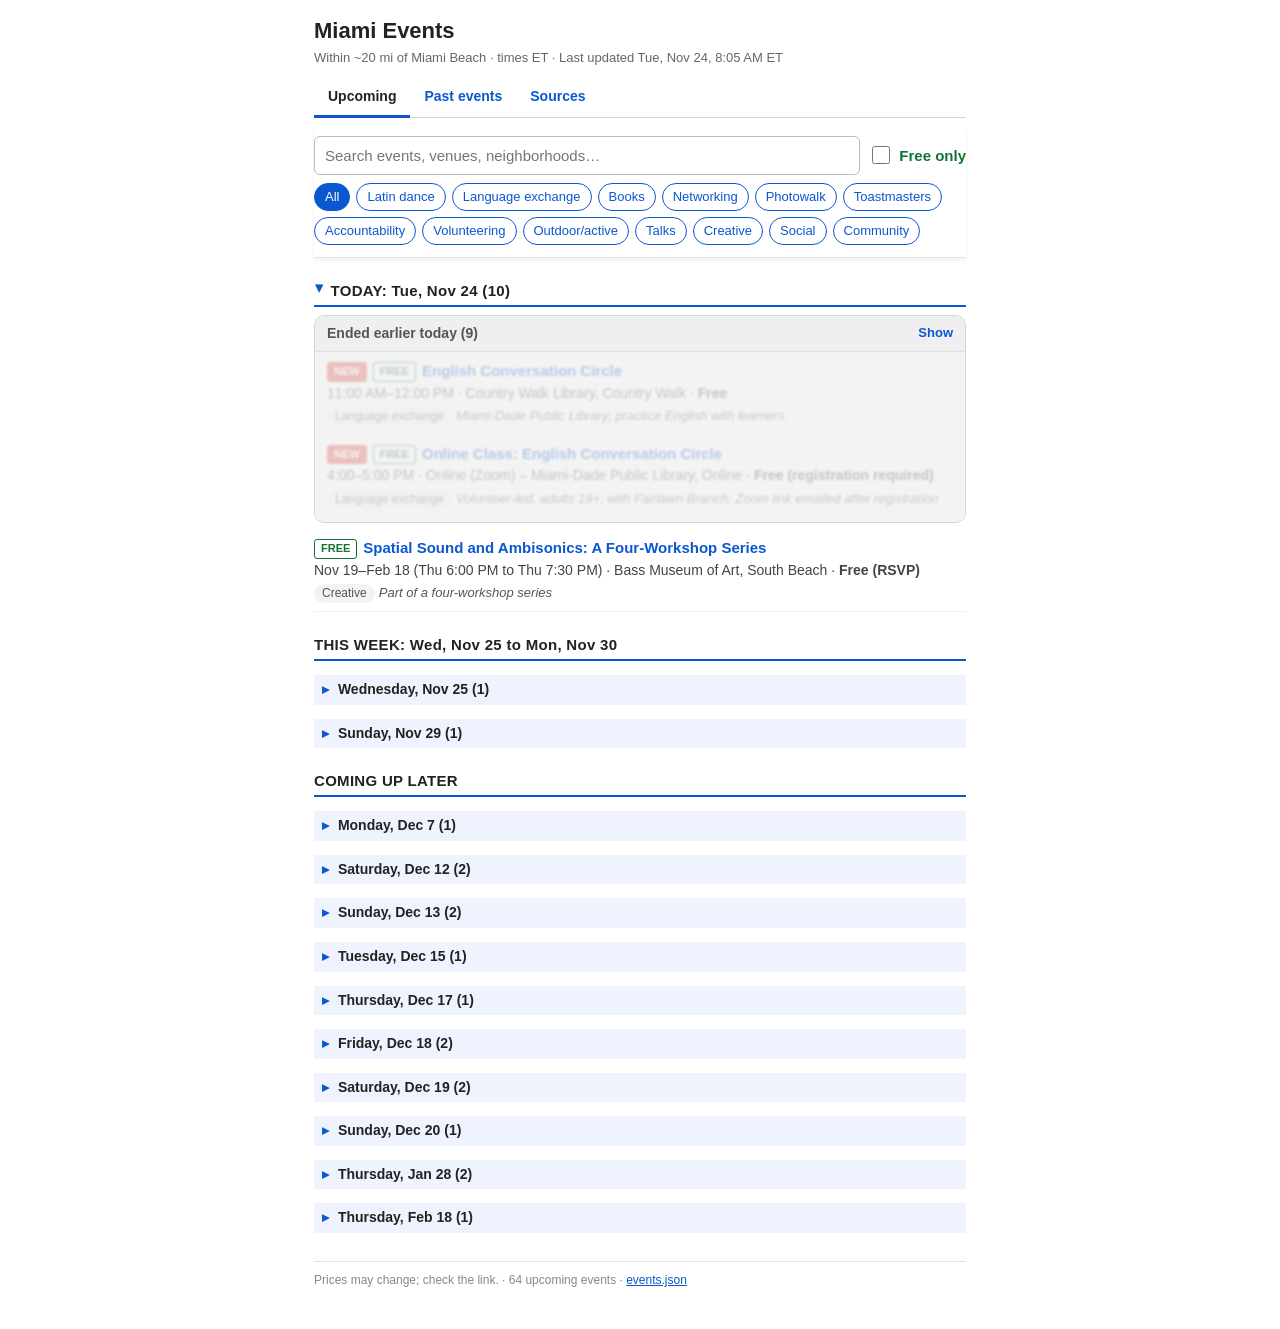
==== commit c996f705: "Update events 2026-11-24" ====
--- a/index.html
+++ b/index.html
@@ -4,18 +4,18 @@
 <meta name="viewport" content="width=device-width, initial-scale=1">
 <meta name="robots" content="noindex, nofollow">
 <title>Miami Events</title>
-<link rel="stylesheet" href="style.css?v=1795439298">
+<link rel="stylesheet" href="style.css?v=1795525502">
 </head><body><div class="wrap">
 <h1>Miami Events</h1>
-<p class="sub">Within ~20 mi of Miami Beach · times ET · Last updated Mon, Nov 23, 8:08 AM ET</p>
+<p class="sub">Within ~20 mi of Miami Beach · times ET · Last updated Tue, Nov 24, 8:05 AM ET</p>
 <nav class="tabs" aria-label="Pages"><a href="index.html" class="on" aria-current="page">Upcoming</a><a href="past.html">Past events</a><a href="sources.html">Sources</a></nav>
 <div class="controls">
 <div class="row"><input id="q" type="search" placeholder="Search events, venues, neighborhoods…" aria-label="Search">
 <label class="toggle"><input type="checkbox" id="freeonly"> Free only</label></div>
 <div class="chips" role="group" aria-label="Categories"><button class="chip on" data-cat="all" type="button">All</button><button class="chip" data-cat="dance" type="button">Latin dance</button><button class="chip" data-cat="language" type="button">Language exchange</button><button class="chip" data-cat="books" type="button">Books</button><button class="chip" data-cat="networking" type="button">Networking</button><button class="chip" data-cat="photowalk" type="button">Photowalk</button><button class="chip" data-cat="toastmasters" type="button">Toastmasters</button><button class="chip" data-cat="accountability" type="button">Accountability</button><button class="chip" data-cat="volunteering" type="button">Volunteering</button><button class="chip" data-cat="outdoor" type="button">Outdoor/active</button><button class="chip" data-cat="talks" type="button">Talks</button><button class="chip" data-cat="creative" type="button">Creative</button><button class="chip" data-cat="social" type="button">Social</button><button class="chip" data-cat="community" type="button">Community</button></div>
 </div>
-<section class="sec" id="today"><h2 class="todayhd" role="button" tabindex="0" aria-expanded="true"><span class="caret">&#9656;</span> TODAY: Mon, Nov 23 (<span class="dayn">10</span>)</h2><div class="endedblk collapsed hidden" id="ended"><button class="endedhd" type="button" aria-expanded="false" aria-controls="endedbody"><span>Ended earlier today (<span class="endedn">0</span>)</span><span class="endedact">Show</span></button><div class="endedbody" id="endedbody"><ul></ul><div class="veil"></div></div></div><div class="daygroup"><ul id="todaylist"><li class="ev" data-free="1" data-cat="creative" data-i="0" data-start="2026-11-19T18:00:00-05:00" data-text="spatial sound and ambisonics: a four-workshop series bass museum of art south beach 2100 collins avenue, miami beach, fl 33139, miami beach free (rsvp) creative part of a four-workshop series"><span class="lbl free">Free</span><a href="https://www.eventbrite.com/e/spatial-sound-and-ambisonics-a-four-workshop-series-tickets-2004739186874" target="_blank" rel="noopener">Spatial Sound and Ambisonics: A Four-Workshop Series</a><div class="meta">Nov 19–Feb 18 (Thu 6:00 PM to Thu 7:30 PM)<span class="endpill">Ended</span> · Bass Museum of Art, South Beach · <b>Free (RSVP)</b></div><span class="tag">Creative</span> <span class="note">Part of a four-workshop series</span></li><li class="ev" data-free="1" data-cat="books" data-end="2026-11-23T12:00:00-05:00" data-i="1" data-start="2026-11-23T10:00:00-05:00" data-text="迈阿密图书馆余华对谈与签售会｜miami library yu hua in conversation &amp; book signing （免费） miami-dade main library downtown miami 101 w flagler st, miami, fl 33130 free books eventbrite ticket data shows sold out – check"><span class="lbl new">New</span><span class="lbl soldq" title="Listing may say sold out; check the event page">May be sold out – check</span><span class="lbl free">Free</span><a href="https://www.eventbrite.com/e/miami-library-yu-hua-in-conversation-book-signing-tickets-2004752303105" target="_blank" rel="noopener">迈阿密图书馆余华对谈与签售会｜Miami Library Yu Hua in Conversation &amp; Book Signing （免费）</a><div class="meta">10:00 AM–12:00 PM<span class="endpill">Ended</span> · Miami-Dade Main Library, Downtown Miami · <b>Free</b></div><span class="tag">Books</span> <span class="note">Eventbrite ticket data shows sold out – check</span></li><li class="ev" data-free="1" data-cat="dance" data-end="2026-11-23T18:00:00-05:00" data-i="2" data-start="2026-11-23T16:00:00-05:00" data-text="free salsa class &amp; happy hour - little havana miami! sala&#x27;o cuban restaurant &amp; bar little havana 1642 sw 8th st, miami, fl 33135 free latin dance "><span class="lbl new">New</span><span class="lbl free">Free</span><a href="https://www.eventbrite.com/e/free-salsa-class-happy-hour-little-havana-miami-tickets-2003206541691" target="_blank" rel="noopener">FREE SALSA CLASS &amp; HAPPY HOUR - LITTLE HAVANA MIAMI!</a><div class="meta">4:00–6:00 PM<span class="endpill">Ended</span> · Sala&#x27;o Cuban Restaurant &amp; Bar, Little Havana · <b>Free</b></div><span class="tag">Latin dance</span></li><li class="ev" data-free="1" data-cat="outdoor" data-end="2026-11-23T19:00:00-05:00" data-i="3" data-start="2026-11-23T17:30:00-05:00" data-text="free full moon ceremony  yoga • meditation • sound south pointe beach south beach 1 washington ave, south pointe beach (1st lifeguard tower) free–$24.80 (ticket tiers) outdoor/active "><span class="lbl new">New</span><span class="lbl free">Free</span><a href="https://www.eventbrite.com/e/free-full-moon-ceremony-yoga-meditation-sound-tickets-2004029962565" target="_blank" rel="noopener">FREE Full Moon Ceremony  Yoga • Meditation • Sound</a><div class="meta">5:30–7:00 PM<span class="endpill">Ended</span> · South Pointe Beach, South Beach · <b>Free–$24.80 (ticket tiers)</b></div><span class="tag">Outdoor/active</span></li><li class="ev" data-free="1" data-cat="outdoor" data-end="2026-11-23T20:30:00-05:00" data-i="4" data-start="2026-11-23T18:30:00-05:00" data-text="unscheduled walks margaret pace park edgewater 1745 n bayshore dr, miami, fl 33132 free outdoor/active "><span class="lbl new">New</span><span class="lbl free">Free</span><a href="https://www.eventbrite.com/e/unscheduled-walks-tickets-2004780914683" target="_blank" rel="noopener">Unscheduled Walks</a><div class="meta">6:30–8:30 PM<span class="endpill">Ended</span> · Margaret Pace Park, Edgewater · <b>Free</b></div><span class="tag">Outdoor/active</span></li><li class="ev" data-free="1" data-cat="dance" data-end="2026-11-23T22:30:00-05:00" data-i="5" data-start="2026-11-23T19:00:00-05:00" data-text="viva salsa mondays elia miami river 1440 nw north river dr, suite 195, miami, fl 33125 free latin dance "><span class="lbl new">New</span><span class="lbl free">Free</span><a href="https://www.eventbrite.com/e/viva-salsa-mondays-tickets-1999948178840" target="_blank" rel="noopener">Viva Salsa Mondays</a><div class="meta">7:00–10:30 PM<span class="endpill">Ended</span> · Elia, Miami River · <b>Free</b></div><span class="tag">Latin dance</span></li><li class="ev" data-free="1" data-cat="creative" data-end="2026-11-23T23:00:00-05:00" data-i="6" data-start="2026-11-23T21:00:00-05:00" data-text="thank you miami monday comedy night thank you miami cocina &amp; beer house miami 1701 w flagler st #101, miami, fl 33135 free creative "><span class="lbl new">New</span><span class="lbl free">Free</span><a href="https://www.eventbrite.com/e/thank-you-miami-monday-comedy-night-tickets-2003049663464" target="_blank" rel="noopener">Thank You Miami Monday Comedy Night</a><div class="meta">9:00–11:00 PM<span class="endpill">Ended</span> · Thank You Miami Cocina &amp; Beer House, Miami · <b>Free</b></div><span class="tag">Creative</span></li><li class="ev" data-free="0" data-cat="creative" data-end="2026-11-23T16:00:00-05:00" data-i="7" data-start="2026-11-23T15:00:00-05:00" data-text="new world center tours new world center south beach 500 17th st, miami beach $15 creative 45–60 min guided tour of the frank gehry building; nws cancels tours with no bookings 24h before"><span class="lbl paid">Paid</span><a href="https://www.nws.edu/tickets/concerts-and-events/2026-27-season/new-world-center-tours/?date=2026-11-23" target="_blank" rel="noopener">New World Center Tours</a><div class="meta">3:00–4:00 PM<span class="endpill">Ended</span> · New World Center, South Beach · <b>$15</b></div><span class="tag">Creative</span> <span class="note">45–60 min guided tour of the Frank Gehry building; NWS cancels tours with no bookings 24h before</span></li><li class="ev" data-free="0" data-cat="social" data-end="2026-11-23T22:00:00-05:00" data-i="8" data-start="2026-11-23T18:00:00-05:00" data-text="la mesita - gather and games daniel&#x27;s miami coral gables 1500 san ignacio avenue, coral gables, fl 33146, coral gables $76.54 social rooftop game night: mahjong, dominoes, rummikub"><span class="lbl paid">Paid</span><a href="https://www.eventbrite.com/e/la-mesita-gather-and-games-tickets-2003534679159" target="_blank" rel="noopener">La Mesita - Gather and Games</a><div class="meta">6:00–10:00 PM<span class="endpill">Ended</span> · Daniel&#x27;s Miami, Coral Gables · <b>$76.54</b></div><span class="tag">Social</span> <span class="note">rooftop game night: mahjong, dominoes, Rummikub</span></li><li class="ev" data-free="0" data-cat="dance" data-end="2026-11-23T22:30:00-05:00" data-i="9" data-start="2026-11-23T19:30:00-05:00" data-text="miami salsa party: lessons, mojitos, appetizers &amp; live music in south beach 900 ocean dr (mango&#x27;s) south beach 900 ocean dr, miami beach, fl 33139 $95.23 latin dance eventbrite ticket data shows sold out – check"><span class="lbl new">New</span><span class="lbl soldq" title="Listing may say sold out; check the event page">May be sold out – check</span><span class="lbl paid">Paid</span><a href="https://www.eventbrite.com/e/miami-salsa-party-lessons-mojitos-appetizers-live-music-in-south-beach-tickets-1978629017655" target="_blank" rel="noopener">Miami Salsa Party: Lessons, Mojitos, Appetizers &amp; Live Music in South Beach</a><div class="meta">7:30–10:30 PM<span class="endpill">Ended</span> · 900 Ocean Dr (Mango&#x27;s), South Beach · <b>$95.23</b></div><span class="tag">Latin dance</span> <span class="note">Eventbrite ticket data shows sold out – check</span></li></ul></div><p class="empty">No matching events today.</p></section><section class="sec" id="week"><h2>THIS WEEK: Tue, Nov 24 to Sun, Nov 29</h2><div class="daygroup fold folded"><h3 class="day" role="button" tabindex="0" aria-expanded="false"><span class="caret">&#9656;</span> Tuesday, Nov 24 (<span class="dayn">9</span>)</h3><ul><li class="ev" data-free="1" data-cat="language" data-end="2026-11-24T12:00:00-05:00" data-text="english conversation circle country walk library country walk 15433 sw 137th ave, miami, fl 33177 free language exchange miami-dade public library; practice english with learners"><span class="lbl new">New</span><span class="lbl free">Free</span><a href="https://www.eventbrite.com/e/english-conversation-circle-tickets-1994311342912" target="_blank" rel="noopener">English Conversation Circle</a><div class="meta">11:00 AM–12:00 PM · Country Walk Library, Country Walk · <b>Free</b></div><span class="tag">Language exchange</span> <span class="note">Miami-Dade Public Library; practice English with learners</span></li><li class="ev" data-free="1" data-cat="language" data-end="2026-11-24T17:00:00-05:00" data-text="online class: english conversation circle online (zoom) – miami-dade public library online  free (registration required) language exchange volunteer-led, adults 19+; with fairlawn branch; zoom link emailed after registration"><span class="lbl new">New</span><span class="lbl free">Free</span><a href="https://mdpls.org/event/17247610" target="_blank" rel="noopener">Online Class: English Conversation Circle</a><div class="meta">4:00–5:00 PM · Online (Zoom) – Miami-Dade Public Library, Online · <b>Free (registration required)</b></div><span class="tag">Language exchange</span> <span class="note">Volunteer-led, adults 19+; with Fairlawn Branch; Zoom link emailed after registration</span></li><li class="ev" data-free="1" data-cat="social" data-end="2026-11-24T20:00:00-05:00" data-text="mahjong night with rachel weissman the miami beach edition mid-beach 2901 collins ave, miami beach, fl 33140 free social "><span class="lbl new">New</span><span class="lbl free">Free</span><a href="https://www.eventbrite.com/e/mahjong-night-with-rachel-weissman-tickets-2001065009310" target="_blank" rel="noopener">Mahjong Night with Rachel Weissman</a><div class="meta">6:00–8:00 PM · The Miami Beach EDITION, Mid-Beach · <b>Free</b></div><span class="tag">Social</span></li><li class="ev" data-free="1" data-cat="toastmasters" data-end="2026-11-24T19:30:00-05:00" data-text="doral toastmasters - communication &amp; leadership event (tuesday - 6:30 pm) doral toastmasters doral 8260 nw 27th st, suite 408, doral, fl 33122 free toastmasters "><span class="lbl new">New</span><span class="lbl free">Free</span><a href="https://www.eventbrite.com/e/doral-toastmasters-communication-leadership-event-tuesday-630-pm-tickets-1982431552138" target="_blank" rel="noopener">Doral Toastmasters - Communication &amp; Leadership Event (TUESDAY - 6:30 PM)</a><div class="meta">6:30–7:30 PM · Doral Toastmasters, Doral · <b>Free</b></div><span class="tag">Toastmasters</span></li><li class="ev" data-free="1" data-cat="creative" data-end="2026-11-24T22:00:00-05:00" data-text="tuesday improv comedy show villain theater little haiti 5865 ne 2nd ave, miami, fl 33137 free registration (grad shows $10 at door) creative "><span class="lbl new">New</span><span class="lbl free">Free</span><a href="https://www.villaintheater.com/all-shows/tues112426" target="_blank" rel="noopener">Tuesday Improv Comedy Show</a><div class="meta">8:30–10:00 PM · Villain Theater, Little Haiti · <b>Free registration (grad shows $10 at door)</b></div><span class="tag">Creative</span></li><li class="ev" data-free="1" data-cat="creative" data-end="2026-11-24T23:55:00-05:00" data-text="open mic en español villain theater little haiti 5865 ne 2nd ave, miami, fl 33137 free creative "><span class="lbl new">New</span><span class="lbl free">Free</span><a href="https://www.villaintheater.com/all-shows/openmicespanol112426" target="_blank" rel="noopener">Open Mic en Español</a><div class="meta">10:00–11:55 PM · Villain Theater, Little Haiti · <b>Free</b></div><span class="tag">Creative</span></li><li class="ev" data-free="0" data-cat="social" data-end="2026-11-24T21:30:00-05:00" data-text="dungeons &amp; dragons 195 ne 46th st upper east side / mimo 195 ne 46th st, miami, fl 33137 cost unknown social no public event page found."><span class="lbl paid">Paid</span><a href="" target="_blank" rel="noopener">Dungeons &amp; Dragons</a><div class="meta">6:00–9:30 PM · 195 NE 46th St, Upper East Side / MiMo · <b>Cost unknown</b></div><span class="tag">Social</span> <span class="note">No public event page found.</span></li><li class="ev" data-free="0" data-cat="creative" data-end="2026-11-24T22:00:00-05:00" data-text="kinbaku miami rope jam dear eleanor edgewater 148 ne 28th st, miami, fl 33137 cost unknown creative adults-only monthly shibari rope jam (last tuesday), all levels, loaner rope"><span class="lbl paid">Paid</span><a href="https://posh.vip/e/kinbaku-miami-rope-jam-2026-11-25-3-0" target="_blank" rel="noopener">Kinbaku Miami Rope Jam</a><div class="meta">7:00–10:00 PM · Dear Eleanor, Edgewater · <b>Cost unknown</b></div><span class="tag">Creative</span> <span class="note">Adults-only monthly shibari rope jam (last Tuesday), all levels, loaner rope</span></li><li class="ev" data-free="0" data-cat="creative" data-end="2026-11-24T22:30:00-05:00" data-text="too lit tuesday blackbird ordinary comedy night blackbird ordinary brickell 729 sw 1st ave, miami, fl 33130 $25 seats + bottle (free shot if early, per meetup) creative meetup listing; ticketing on eventbrite"><span class="lbl new">New</span><span class="lbl paid">Paid</span><a href="https://www.meetup.com/miami-stand-up-comedy-meetup/events/317293747/" target="_blank" rel="noopener">TOO LIT Tuesday Blackbird Ordinary Comedy Night</a><div class="meta">9:00–10:30 PM · Blackbird Ordinary, Brickell · <b>$25 seats + bottle (free shot if early, per Meetup)</b></div><span class="tag">Creative</span> <span class="note">Meetup listing; ticketing on Eventbrite</span></li></ul></div><div class="daygroup fold folded"><h3 class="day" role="button" tabindex="0" aria-expanded="false"><span class="caret">&#9656;</span> Wednesday, Nov 25 (<span class="dayn">9</span>)</h3><ul><li class="ev" data-free="1" data-cat="toastmasters" data-end="2026-11-25T08:30:00-05:00" data-text="visit to south dade toastmasters&#x27; club chambersouth south miami 6410 sw 80th st, south miami, fl 33143 free toastmasters "><span class="lbl new">New</span><span class="lbl free">Free</span><a href="https://www.eventbrite.com/e/visit-to-south-dade-toastmasters-club-tickets-1597925812119" target="_blank" rel="noopener">Visit to South Dade Toastmasters&#x27; Club</a><div class="meta">7:30–8:30 AM · ChamberSouth, South Miami · <b>Free</b></div><span class="tag">Toastmasters</span></li><li class="ev" data-free="1" data-cat="community" data-end="2026-11-25T20:30:00-05:00" data-text="free community yoga class &amp; kirtan in the grove iskcon miami temple coconut grove 3220 virginia st, miami, fl 33133 free community "><span class="lbl new">New</span><span class="lbl free">Free</span><a href="https://www.eventbrite.com/e/free-community-yoga-class-kirtan-in-the-grove-tickets-1986925568863" target="_blank" rel="noopener">Free Community Yoga Class &amp; Kirtan in the Grove</a><div class="meta">6:00–8:30 PM · ISKCON Miami Temple, Coconut Grove · <b>Free</b></div><span class="tag">Community</span></li><li class="ev" data-free="1" data-cat="creative" data-end="2026-11-25T21:00:00-05:00" data-text="writer&#x27;s lab, feedback workshop - miami poetry club - every 4th wednesday the hub @ office logic downtown miami 1501 biscayne blvd #501, miami, fl 33132 free creative "><span class="lbl new">New</span><span class="lbl free">Free</span><a href="https://www.eventbrite.com/e/writers-lab-feedback-workshop-miami-poetry-club-every-4th-wednesday-tickets-1131063454239" target="_blank" rel="noopener">Writer&#x27;s Lab, Feedback Workshop - Miami Poetry Club - Every 4th Wednesday</a><div class="meta">7:00–9:00 PM · The HUB @ Office Logic, Downtown Miami · <b>Free</b></div><span class="tag">Creative</span></li><li class="ev" data-free="1" data-cat="creative" data-end="2026-11-25T23:30:00-05:00" data-text="open mic every wednesday at thank you miami (8:30pm signup) thank you miami cocina &amp; beer house miami 1701 w flagler st #101, miami, fl 33135 free creative "><span class="lbl new">New</span><span class="lbl free">Free</span><a href="https://www.eventbrite.com/e/open-mic-every-wednesday-at-thank-you-miami-830pm-signup-tickets-1095748937569" target="_blank" rel="noopener">OPEN MIC EVERY WEDNESDAY AT THANK YOU MIAMI (8:30PM SIGNUP)</a><div class="meta">8:00–11:30 PM · Thank You Miami Cocina &amp; Beer House, Miami · <b>Free</b></div><span class="tag">Creative</span></li><li class="ev" data-free="1" data-cat="books" data-text="the reading party | books &amp; books coral gables books &amp; books coral gables 265 aragon ave, coral gables, fl 33134 free books "><span class="lbl new">New</span><span class="lbl free">Free</span><a href="https://www.eventbrite.com/e/the-reading-party-books-books-coral-gables-tickets-1993856505481" target="_blank" rel="noopener">The Reading Party | Books &amp; Books Coral Gables</a><div class="meta">8:00 PM · Books &amp; Books, Coral Gables · <b>Free</b></div><span class="tag">Books</span></li><li class="ev" data-free="1" data-cat="books" data-end="2026-11-25T20:30:00-05:00" data-text="the bhagavad gita book club at om movement om movement coconut grove 2895 mcfarlane rd, 2nd floor, miami, fl 33133 free books "><span class="lbl new">New</span><span class="lbl free">Free</span><a href="https://www.eventbrite.com/e/the-bhagavad-gita-book-club-at-om-movement-tickets-1998399186763" target="_blank" rel="noopener">The Bhagavad Gita Book Club at OM Movement</a><div class="meta">8:00–8:30 PM · OM Movement, Coconut Grove · <b>Free</b></div><span class="tag">Books</span></li><li class="ev" data-free="0" data-cat="creative" data-end="2026-11-25T16:00:00-05:00" data-text="new world center tours new world center south beach 500 17th st, miami beach $15 creative 45–60 min guided tour of the frank gehry building; nws cancels tours with no bookings 24h before"><span class="lbl paid">Paid</span><a href="https://www.nws.edu/tickets/concerts-and-events/2026-27-season/new-world-center-tours/?date=2026-11-25" target="_blank" rel="noopener">New World Center Tours</a><div class="meta">3:00–4:00 PM · New World Center, South Beach · <b>$15</b></div><span class="tag">Creative</span> <span class="note">45–60 min guided tour of the Frank Gehry building; NWS cancels tours with no bookings 24h before</span></li><li class="ev" data-free="0" data-cat="creative" data-end="2026-11-25T22:30:00-05:00" data-text="unpacking the punchline: a stand-up comedy show villain theater little haiti 5865 ne 2nd ave, miami, fl 33137 $26.27 creative "><span class="lbl new">New</span><span class="lbl paid">Paid</span><a href="https://www.villaintheater.com/all-shows/unpackingthepunchline112526" target="_blank" rel="noopener">Unpacking the Punchline: A Stand-Up Comedy Show</a><div class="meta">8:30–10:30 PM · Villain Theater, Little Haiti · <b>$26.27</b></div><span class="tag">Creative</span></li><li class="ev" data-free="0" data-cat="creative" data-end="2026-11-25T22:30:00-05:00" data-text="wingman wednesdays miami&#x27;s social comedy show blackbird ordinary brickell 729 sw 1st ave, miami, fl 33130 $0–$31.53 (ticket tiers) creative "><span class="lbl new">New</span><span class="lbl paid">Paid</span><a href="https://www.meetup.com/miami-stand-up-comedy-meetup/events/317308571/" target="_blank" rel="noopener">Wingman Wednesdays Miami&#x27;s Social Comedy Show</a><div class="meta">9:00–10:30 PM · Blackbird Ordinary, Brickell · <b>$0–$31.53 (ticket tiers)</b></div><span class="tag">Creative</span></li></ul></div><div class="daygroup fold folded"><h3 class="day" role="button" tabindex="0" aria-expanded="false"><span class="caret">&#9656;</span> Thursday, Nov 26 (<span class="dayn">3</span>)</h3><ul><li class="ev" data-free="1" data-cat="toastmasters" data-end="2026-11-26T08:30:00-05:00" data-text="doral toastmasters - communication &amp; leadership event (thursday - 7:30 am) doral toastmasters doral 8260 nw 27th st, suite 408, doral, fl 33122 free toastmasters thanksgiving day – confirm the club is meeting"><span class="lbl new">New</span><span class="lbl free">Free</span><a href="https://www.eventbrite.com/e/doral-toastmasters-communication-leadership-event-thursday-730-am-tickets-1376549529699" target="_blank" rel="noopener">Doral Toastmasters - Communication &amp; Leadership Event (THURSDAY - 7:30 AM)</a><div class="meta">7:30–8:30 AM · Doral Toastmasters, Doral · <b>Free</b></div><span class="tag">Toastmasters</span> <span class="note">Thanksgiving Day – confirm the club is meeting</span></li><li class="ev" data-free="1" data-cat="accountability" data-end="2026-11-26T23:45:00-05:00" data-text="creative coworking x miami community radio dear eleanor edgewater 148 ne 28th st, miami, fl 33137 free accountability coworking pop-up 11 am–6 pm, then miami community radio livestream in the evening; tickets via posh"><span class="lbl new">New</span><span class="lbl free">Free</span><a href="https://events.musicofourdesire.com/event/efbs-creative-coworking-x-miami-community-radio-party-miami-united-states" target="_blank" rel="noopener">Creative Coworking x Miami Community Radio</a><div class="meta">11:00 AM–11:45 PM · Dear Eleanor, Edgewater · <b>Free</b></div><span class="tag">Accountability</span> <span class="note">Coworking pop-up 11 AM–6 PM, then Miami Community Radio livestream in the evening; tickets via Posh</span></li><li class="ev" data-free="0" data-cat="dance" data-end="2026-11-26T21:00:00-05:00" data-text="salsa night - beginner &amp; intermediate dancearts miami design district 250 ne 61st st, miami, fl 33137 $27.08 latin dance "><span class="lbl new">New</span><span class="lbl paid">Paid</span><a href="https://www.eventbrite.com/e/salsa-night-beginner-intermediate-tickets-1981493899594" target="_blank" rel="noopener">Salsa Night - BEGINNER &amp; INTERMEDIATE</a><div class="meta">8:00–9:00 PM · DanceArts Miami, Design District · <b>$27.08</b></div><span class="tag">Latin dance</span></li></ul></div><div class="daygroup fold folded"><h3 class="day" role="button" tabindex="0" aria-expanded="false"><span class="caret">&#9656;</span> Friday, Nov 27 (<span class="dayn">7</span>)</h3><ul><li class="ev" data-free="1" data-cat="social" data-end="2026-11-27T11:00:00-05:00" data-text="tasting at ten - miami counter culture coffee little haiti / north miami ave 7450 n miami ave, miami, fl 33150 free (rsvp) social aggregator mirror of eventbrite (eventing.ing) shows free / sold out; original eventbrite page returned 404 on 2026-11-23. address 7450 n miami ave. check."><span class="lbl soldq" title="Listing may say sold out; check the event page">May be sold out – check</span><span class="lbl free">Free</span><a href="https://www.eventbrite.com/e/tasting-at-ten-miami-tickets-1979225692325" target="_blank" rel="noopener">Tasting at Ten - Miami</a><div class="meta">10:00–11:00 AM · Counter Culture Coffee, Little Haiti / North Miami Ave · <b>Free (RSVP)</b></div><span class="tag">Social</span> <span class="note">Aggregator mirror of Eventbrite (eventing.ing) shows Free / Sold out; original Eventbrite page returned 404 on 2026-11-23. Address 7450 N Miami Ave. Check.</span></li><li class="ev" data-free="1" data-cat="community" data-end="2026-11-27T21:00:00-05:00" data-text="miami worldcenter &quot;night market&quot; - fridays at 5:00pm miami worldcenter downtown miami 850 ne 2nd ave, miami, fl 33132 free community "><span class="lbl new">New</span><span class="lbl free">Free</span><a href="https://www.eventbrite.com/e/miami-worldcenter-night-market-fridays-at-500pm-tickets-1997910030684" target="_blank" rel="noopener">Miami Worldcenter &quot;Night Market&quot; - Fridays at 5:00pm</a><div class="meta">5:00–9:00 PM · Miami Worldcenter, Downtown Miami · <b>Free</b></div><span class="tag">Community</span></li><li class="ev" data-free="1" data-cat="community" data-end="2026-11-27T21:30:00-05:00" data-text="friday night kirtan sacred vedic arts | museum &amp; cultural center buena vista 137 ne 47th st, miami, fl 33137 free (eventbrite $0) community kirtan 6:30–8:30 pm, then vegan/vegetarian prasadam 8:30–9:30 pm"><span class="lbl new">New</span><span class="lbl free">Free</span><a href="https://www.eventbrite.com/e/friday-night-kirtan-tickets-1979808162509" target="_blank" rel="noopener">FRIDAY NIGHT KIRTAN</a><div class="meta">6:30–9:30 PM · Sacred Vedic Arts | Museum &amp; Cultural Center, Buena Vista · <b>Free (Eventbrite $0)</b></div><span class="tag">Community</span> <span class="note">Kirtan 6:30–8:30 PM, then vegan/vegetarian prasadam 8:30–9:30 PM</span></li><li class="ev" data-free="0" data-cat="dance" data-end="2026-11-27T22:00:00-05:00" data-text="master salsa and bachata at mdc miami dance center north miami beach 2165 ne 163rd st, north miami beach, fl 33162 $24.80–$70.48 latin dance "><span class="lbl new">New</span><span class="lbl paid">Paid</span><a href="https://www.eventbrite.com/e/master-salsa-and-bachata-at-mdc-tickets-1996304992973" target="_blank" rel="noopener">Master Salsa and Bachata at MDC</a><div class="meta">7:00–10:00 PM · Miami Dance Center, North Miami Beach · <b>$24.80–$70.48</b></div><span class="tag">Latin dance</span></li><li class="ev" data-free="0" data-cat="creative" data-end="2026-11-27T22:00:00-05:00" data-text="tee sanders miami improv comedy theater doral 3450 nw 83rd ave, suite 224, doral, fl 33122 cost unknown (tickets via miami improv) creative 21+; two-drink minimum"><span class="lbl new">New</span><span class="lbl paid">Paid</span><a href="https://www.miamiimprov.com/events/147184" target="_blank" rel="noopener">Tee Sanders</a><div class="meta">7:30–10:00 PM · Miami Improv Comedy Theater, Doral · <b>Cost unknown (tickets via Miami Improv)</b></div><span class="tag">Creative</span> <span class="note">21+; two-drink minimum</span></li><li class="ev" data-free="0" data-cat="creative" data-end="2026-11-27T21:30:00-05:00" data-text="sillies on south beach comedy show south beach brewing company taproom &amp; restaurant south beach 210 11th st, miami beach, fl 33139 $2.91–$15.50 creative "><span class="lbl new">New</span><span class="lbl paid">Paid</span><a href="https://www.eventbrite.com/e/sillies-on-south-beach-comedy-show-tickets-2004554158449" target="_blank" rel="noopener">Sillies on South Beach Comedy Show</a><div class="meta">8:00–9:30 PM · South Beach Brewing Company Taproom &amp; Restaurant, South Beach · <b>$2.91–$15.50</b></div><span class="tag">Creative</span></li><li class="ev" data-free="0" data-cat="dance" data-end="2026-11-28T02:00:00-05:00" data-text="the bachata overdose social vk dance arena hallandale beach 3129 w hallandale beach blvd, hallandale beach, fl 33009 $19.10–$24.80 latin dance thanksgiving edition, bachata + salsa rooms; also on eventbrite"><span class="lbl new">New</span><span class="lbl paid">Paid</span><a href="https://www.meetup.com/bachata-classes-and-socials-in-miami/events/313072039/" target="_blank" rel="noopener">THE BACHATA OVERDOSE SOCIAL</a><div class="meta">9:00 PM–2:00 AM · VK Dance ARENA, Hallandale Beach · <b>$19.10–$24.80</b></div><span class="tag">Latin dance</span> <span class="note">Thanksgiving edition, bachata + salsa rooms; also on Eventbrite</span></li></ul></div><div class="daygroup fold folded"><h3 class="day" role="button" tabindex="0" aria-expanded="false"><span class="caret">&#9656;</span> Saturday, Nov 28 (<span class="dayn">11</span>)</h3><ul><li class="ev" data-free="1" data-cat="community" data-end="2026-11-28T15:00:00-05:00" data-text="sunset harbour pop-up farmers market maurice gibb memorial park sunset harbour 18th st &amp; purdy ave, miami beach, fl 33139 free entry community sunset harbour; last date of the pop-up (nov 28)"><span class="lbl new">New</span><span class="lbl free">Free</span><a href="https://dishmiami.com/events/sunset-harbour-farmers-market" target="_blank" rel="noopener">Sunset Harbour Pop-Up Farmers Market</a><div class="meta">9:00 AM–3:00 PM · Maurice Gibb Memorial Park, Sunset Harbour · <b>Free entry</b></div><span class="tag">Community</span> <span class="note">Sunset Harbour; last date of the pop-up (Nov 28)</span></li><li class="ev" data-free="1" data-cat="outdoor" data-end="2026-11-28T10:00:00-05:00" data-text="uyoga | urban gym the underline – urban gym brickell sw 7th st &amp; sw 1st ave, miami, fl 33131 free outdoor/active free saturday-morning yoga powered by baptist health"><span class="lbl new">New</span><span class="lbl free">Free</span><a href="https://www.theunderline.org/events" target="_blank" rel="noopener">UYoga | Urban Gym</a><div class="meta">9:00–10:00 AM · The Underline – Urban Gym, Brickell · <b>Free</b></div><span class="tag">Outdoor/active</span> <span class="note">Free Saturday-morning yoga powered by Baptist Health</span></li><li class="ev" data-free="1" data-cat="outdoor" data-end="2026-11-28T10:00:00-05:00" data-text="donation based yoga with life center at lincoln road life center south beach 437 lincoln rd, miami beach, fl 33139 donation-based outdoor/active "><span class="lbl new">New</span><span class="lbl free">Free</span><a href="https://www.eventbrite.com/e/donation-based-yoga-with-life-center-at-lincoln-road-tickets-1994687349558" target="_blank" rel="noopener">Donation Based Yoga with Life Center at Lincoln Road</a><div class="meta">9:00–10:00 AM · Life Center, South Beach · <b>Donation-based</b></div><span class="tag">Outdoor/active</span></li><li class="ev" data-free="1" data-cat="community" data-end="2026-11-28T16:00:00-05:00" data-text="the underline market the underline inter stage brickell 805 sw 1st ave, miami, fl 33130 free community underline site lists next market dec 5; eventbrite lists nov 28 – check"><span class="lbl new">New</span><span class="lbl free">Free</span><a href="https://www.eventbrite.com/e/the-underline-market-tickets-2002600613343" target="_blank" rel="noopener">The Underline Market</a><div class="meta">9:00 AM–4:00 PM · The Underline Inter Stage, Brickell · <b>Free</b></div><span class="tag">Community</span> <span class="note">Underline site lists next market Dec 5; Eventbrite lists Nov 28 – check</span></li><li class="ev" data-free="1" data-cat="volunteering" data-end="2026-11-28T12:30:00-05:00" data-text="volunteer  ecoaction day - a.d. barnes nature center a.d. barnes park nature center miami 3401 sw 72nd ave, miami, fl 33155 free volunteering eventbrite multi-date page shows sold-out status for some date – check availability"><span class="lbl new">New</span><span class="lbl free">Free</span><a href="https://www.eventbrite.com/e/volunteer-ecoaction-day-ad-barnes-nature-center-tickets-1598158116949" target="_blank" rel="noopener">Volunteer  EcoAction Day - A.D. Barnes Nature Center</a><div class="meta">9:30 AM–12:30 PM · A.D. Barnes Park Nature Center, Miami · <b>Free</b></div><span class="tag">Volunteering</span> <span class="note">Eventbrite multi-date page shows sold-out status for some date – check availability</span></li><li class="ev" data-free="1" data-cat="talks" data-end="2026-11-28T11:30:00-05:00" data-text="miami beach architecture talk jewish museum of florida south beach 301 washington ave, miami beach, fl 33139 free talks "><span class="lbl new">New</span><span class="lbl free">Free</span><a href="https://www.eventbrite.com/e/miami-beach-architecture-talk-tickets-2003618236080" target="_blank" rel="noopener">Miami Beach Architecture Talk</a><div class="meta">10:30–11:30 AM · Jewish Museum of Florida, South Beach · <b>Free</b></div><span class="tag">Talks</span></li><li class="ev" data-free="1" data-cat="dance" data-end="2026-11-29T03:00:00-05:00" data-text="salsa saturdays wynwood | free classes + after party with rsvp 150 nw 24th st wynwood 150 nw 24th st, miami, fl 33127 free classes with rsvp (tiers up to $287.41) latin dance "><span class="lbl new">New</span><span class="lbl free">Free</span><a href="https://www.eventbrite.com/e/salsa-saturdays-wynwood-free-classes-after-party-with-rsvp-tickets-1982403892407" target="_blank" rel="noopener">Salsa Saturdays Wynwood | FREE Classes + After Party with RSVP</a><div class="meta">10:00 PM–3:00 AM · 150 NW 24th St, Wynwood · <b>Free classes with RSVP (tiers up to $287.41)</b></div><span class="tag">Latin dance</span></li><li class="ev" data-free="0" data-cat="creative" data-end="2026-11-28T21:30:00-05:00" data-text="tee sanders miami improv comedy theater doral 3450 nw 83rd ave, suite 224, doral, fl 33122 cost unknown (tickets via miami improv) creative 21+; two-drink minimum"><span class="lbl new">New</span><span class="lbl paid">Paid</span><a href="https://www.miamiimprov.com/events/147184" target="_blank" rel="noopener">Tee Sanders</a><div class="meta">7:00–9:30 PM · Miami Improv Comedy Theater, Doral · <b>Cost unknown (tickets via Miami Improv)</b></div><span class="tag">Creative</span> <span class="note">21+; two-drink minimum</span></li><li class="ev" data-free="0" data-cat="dance" data-end="2026-11-29T01:00:00-05:00" data-text="miami bachata motion saturday social inner motion dance studio hallandale beach 216 ne 1st ave, hallandale beach, fl 33009 $12.51–$28.52 latin dance "><span class="lbl new">New</span><span class="lbl paid">Paid</span><a href="https://www.eventbrite.com/e/miami-bachata-motion-saturday-social-tickets-1999816898176" target="_blank" rel="noopener">Miami Bachata Motion Saturday Social</a><div class="meta">8:00 PM–1:00 AM · Inner Motion Dance Studio, Hallandale Beach · <b>$12.51–$28.52</b></div><span class="tag">Latin dance</span></li><li class="ev" data-free="0" data-cat="creative" data-end="2026-11-28T22:30:00-05:00" data-text="saturday gigantic improv comedy show villain theater little haiti 5865 ne 2nd ave, miami, fl 33137 $26.27 creative "><span class="lbl new">New</span><span class="lbl paid">Paid</span><a href="https://www.villaintheater.com/all-shows/sg112826" target="_blank" rel="noopener">Saturday Gigantic Improv Comedy Show</a><div class="meta">8:30–10:30 PM · Villain Theater, Little Haiti · <b>$26.27</b></div><span class="tag">Creative</span></li><li class="ev" data-free="0" data-cat="creative" data-end="2026-11-28T22:30:00-05:00" data-text="so lit saturday blackbird ordinary comedy night blackbird ordinary brickell 729 sw 1st ave, miami, fl 33130 cost unknown (rsvp on eventbrite) creative "><span class="lbl new">New</span><span class="lbl paid">Paid</span><a href="https://www.meetup.com/miami-stand-up-comedy-meetup/events/317350150/" target="_blank" rel="noopener">SO LIT Saturday Blackbird Ordinary Comedy Night</a><div class="meta">9:00–10:30 PM · Blackbird Ordinary, Brickell · <b>Cost unknown (RSVP on Eventbrite)</b></div><span class="tag">Creative</span></li></ul></div><div class="daygroup fold folded"><h3 class="day" role="button" tabindex="0" aria-expanded="false"><span class="caret">&#9656;</span> Sunday, Nov 29 (<span class="dayn">5</span>)</h3><ul><li class="ev" data-free="1" data-cat="volunteering" data-end="2026-11-29T10:30:00-05:00" data-text="volunteer at the green haven project garden (community wellness) the green haven project overtown 1160 nw 2nd ave, miami, fl 33136 free volunteering "><span class="lbl new">New</span><span class="lbl free">Free</span><a href="https://www.eventbrite.com/e/volunteer-at-the-green-haven-project-garden-community-wellness-tickets-2005050562206" target="_blank" rel="noopener">Volunteer at the Green Haven Project Garden (community wellness)</a><div class="meta">8:30–10:30 AM · The Green Haven Project, Overtown · <b>Free</b></div><span class="tag">Volunteering</span></li><li class="ev" data-free="1" data-cat="community" data-end="2026-11-29T17:00:00-05:00" data-text="lincoln road antique &amp; collectible market lincoln road south beach lincoln rd, miami beach, fl 33139 free community "><span class="lbl new">New</span><span class="lbl free">Free</span><a href="https://www.eventbrite.com/e/lincoln-road-antique-collectible-market-tickets-1991584081600" target="_blank" rel="noopener">Lincoln Road Antique &amp; Collectible Market</a><div class="meta">9:00 AM–5:00 PM · Lincoln Road, South Beach · <b>Free</b></div><span class="tag">Community</span></li><li class="ev" data-free="1" data-cat="community" data-end="2026-11-29T15:30:00-05:00" data-text="vizcaya village farmers market vizcaya village coconut grove 3250 s miami ave, miami, fl 33129 free community "><span class="lbl new">New</span><span class="lbl free">Free</span><a href="https://www.eventbrite.com/e/free-vizcaya-village-farmers-market-tickets-1979764542039" target="_blank" rel="noopener">Vizcaya Village Farmers Market</a><div class="meta">9:30 AM–3:30 PM · Vizcaya Village, Coconut Grove · <b>Free</b></div><span class="tag">Community</span></li><li class="ev" data-free="1" data-cat="books" data-text="an afternoon with dennis scholl in conversation with mitchell kaplan books &amp; books coral gables 265 aragon ave, coral gables, fl 33134 free books "><span class="lbl new">New</span><span class="lbl free">Free</span><a href="https://www.eventbrite.com/e/an-afternoon-with-dennis-scholl-in-conversation-with-mitchell-kaplan-tickets-2004132494240" target="_blank" rel="noopener">An Afternoon with Dennis Scholl in conversation with Mitchell Kaplan</a><div class="meta">2:00 PM · Books &amp; Books, Coral Gables · <b>Free</b></div><span class="tag">Books</span></li><li class="ev" data-free="1" data-cat="photowalk" data-end="2026-11-29T18:00:00-05:00" data-text="photowalk - vice city stockyard the dock wynwood 400 nw 26th st, miami, fl 33127 free (meetup rsvp) photowalk meetup: street photography - miami beach (read-only)"><span class="lbl new">New</span><span class="lbl free">Free</span><a href="https://www.meetup.com/street-photography-miami-beach/events/317321169/" target="_blank" rel="noopener">Photowalk - Vice City Stockyard</a><div class="meta">3:00–6:00 PM · The DOCK, Wynwood · <b>Free (Meetup RSVP)</b></div><span class="tag">Photowalk</span> <span class="note">Meetup: Street Photography - Miami Beach (read-only)</span></li></ul></div><p class="empty">No matching events this week.</p></section><section class="sec" id="later"><h2>COMING UP LATER</h2><div class="daygroup fold folded"><h3 class="day" role="button" tabindex="0" aria-expanded="false"><span class="caret">&#9656;</span> Monday, Nov 30 (<span class="dayn">1</span>)</h3><ul><li class="ev" data-free="0" data-cat="creative" data-end="2026-11-30T16:00:00-05:00" data-text="new world center tours new world center south beach 500 17th st, miami beach $15 creative 45–60 min guided tour of the frank gehry building; nws cancels tours with no bookings 24h before"><span class="lbl paid">Paid</span><a href="https://www.nws.edu/tickets/concerts-and-events/2026-27-season/new-world-center-tours/?date=2026-11-30" target="_blank" rel="noopener">New World Center Tours</a><div class="meta">3:00–4:00 PM · New World Center, South Beach · <b>$15</b></div><span class="tag">Creative</span> <span class="note">45–60 min guided tour of the Frank Gehry building; NWS cancels tours with no bookings 24h before</span></li></ul></div><div class="daygroup fold folded"><h3 class="day" role="button" tabindex="0" aria-expanded="false"><span class="caret">&#9656;</span> Thursday, Dec 3 (<span class="dayn">2</span>)</h3><ul><li class="ev" data-free="1" data-cat="creative" data-end="2026-12-03T12:00:00-05:00" data-text="baker&#x27;s brunch: open studios &amp; cafecito bakehouse art complex wynwood 561 northwest 32nd street, miami, fl 33127, miami free (rsvp) creative bakehouse open studios (miami art week)"><span class="lbl free">Free</span><a href="https://www.bacfl.org/events/bakers-brunch-open-studios-cafecito" target="_blank" rel="noopener">Baker&#x27;s Brunch: Open Studios &amp; Cafecito</a><div class="meta">9:00 AM–12:00 PM · Bakehouse Art Complex, Wynwood · <b>Free (RSVP)</b></div><span class="tag">Creative</span> <span class="note">Bakehouse open studios (Miami Art Week)</span></li><li class="ev" data-free="0" data-cat="networking" data-end="2026-12-03T21:00:00-05:00" data-text="miami hottest networking event for young professionals negroni brickell brickell 955 s miami ave, miami, fl 33130 $10.54–$22.52 networking "><span class="lbl paid">Paid</span><a href="https://www.eventbrite.com/e/miami-hottest-networking-event-for-young-professionals-tickets-2002064658287" target="_blank" rel="noopener">Miami Hottest Networking Event For Young Professionals</a><div class="meta">7:00–9:00 PM · Negroni Brickell, Brickell · <b>$10.54–$22.52</b></div><span class="tag">Networking</span></li></ul></div><div class="daygroup fold folded"><h3 class="day" role="button" tabindex="0" aria-expanded="false"><span class="caret">&#9656;</span> Friday, Dec 4 (<span class="dayn">1</span>)</h3><ul><li class="ev" data-free="1" data-cat="social" data-end="2026-12-04T11:00:00-05:00" data-text="tasting at ten - miami counter culture coffee little haiti / north miami ave 7450 n miami ave, miami, fl 33150 free (rsvp) social weekly friday coffee tasting; standing interest"><span class="lbl free">Free</span><a href="https://www.eventbrite.com/e/tasting-at-ten-miami-tickets-1979225693328" target="_blank" rel="noopener">Tasting at Ten - Miami</a><div class="meta">10:00–11:00 AM · Counter Culture Coffee, Little Haiti / North Miami Ave · <b>Free (RSVP)</b></div><span class="tag">Social</span> <span class="note">Weekly Friday coffee tasting; standing interest</span></li></ul></div><div class="daygroup fold folded"><h3 class="day" role="button" tabindex="0" aria-expanded="false"><span class="caret">&#9656;</span> Monday, Dec 7 (<span class="dayn">1</span>)</h3><ul><li class="ev" data-free="1" data-cat="social" data-end="2026-12-07T14:00:00-05:00" data-text="catalog cupping  - counter culture coffee miami counter culture coffee miami miami  free (rsvp) social monthly coffee cupping; taste counter culture menu"><span class="lbl free">Free</span><a href="https://www.eventbrite.com/e/catalog-cupping-counter-culture-coffee-miami-tickets-1976621804025" target="_blank" rel="noopener">Catalog Cupping  - Counter Culture Coffee Miami</a><div class="meta">1:00–2:00 PM · Counter Culture Coffee Miami, Miami · <b>Free (RSVP)</b></div><span class="tag">Social</span> <span class="note">Monthly coffee cupping; taste Counter Culture menu</span></li></ul></div><div class="daygroup fold folded"><h3 class="day" role="button" tabindex="0" aria-expanded="false"><span class="caret">&#9656;</span> Saturday, Dec 12 (<span class="dayn">2</span>)</h3><ul><li class="ev" data-free="1" data-cat="creative" data-text="wallcast® concert: denève: brahms 3 soundscape park south beach 400 17th st, miami beach, fl 33139 free – wallcast® concerts are free, no tickets required creative new world symphony"><span class="lbl free">Free</span><a href="https://www.nws.edu/tickets/concerts-and-events/2026-27-season/wallcast-concerts/wallcast-concert-den%C3%A8ve-brahms-3/" target="_blank" rel="noopener">WALLCAST® Concert: Denève: Brahms 3</a><div class="meta">7:30 PM · SoundScape Park, South Beach · <b>Free – WALLCAST® concerts are free, no tickets required</b></div><span class="tag">Creative</span> <span class="note">New World Symphony</span></li><li class="ev" data-free="0" data-cat="creative" data-text="denève: brahms 3 new world center south beach 500 17th st, miami beach, fl 33139 see event page creative new world symphony"><span class="lbl paid">Paid</span><a href="https://www.nws.edu/tickets/concerts-and-events/2026-27-season/deneve-brahms-3/" target="_blank" rel="noopener">Denève: Brahms 3</a><div class="meta">7:30 PM · New World Center, South Beach · <b>See event page</b></div><span class="tag">Creative</span> <span class="note">New World Symphony</span></li></ul></div><div class="daygroup fold folded"><h3 class="day" role="button" tabindex="0" aria-expanded="false"><span class="caret">&#9656;</span> Sunday, Dec 13 (<span class="dayn">2</span>)</h3><ul><li class="ev" data-free="0" data-cat="dance" data-end="2026-12-13T20:00:00-05:00" data-text="un party de bachata usa tour - miami - furia rooftop furia disco miami wynwood 31 nw 36th st, miami, fl 33127 $24.80–$47.64 latin dance daytime rooftop bachata, salsa &amp; típico party; eventbrite now lists sun nov 15 (was oct 18), tickets on sale from nov 15 (checked oct 18); eventbrite page shows dec 13, 2026 (was saved as nov 15); rechecked nov 15"><span class="lbl paid">Paid</span><a href="https://www.eventbrite.com/e/un-party-de-bachata-usa-tour-miami-furia-rooftop-tickets-2000140815020" target="_blank" rel="noopener">Un Party De Bachata USA TOUR - Miami - Furia Rooftop</a><div class="meta">1:00–8:00 PM · Furia Disco Miami, Wynwood · <b>$24.80–$47.64</b></div><span class="tag">Latin dance</span> <span class="note">daytime rooftop bachata, salsa &amp; típico party; Eventbrite now lists Sun Nov 15 (was Oct 18), tickets on sale from Nov 15 (checked Oct 18); Eventbrite page shows Dec 13, 2026 (was saved as Nov 15); rechecked Nov 15</span></li><li class="ev" data-free="0" data-cat="creative" data-text="denève: brahms 3 new world center south beach 500 17th st, miami beach, fl 33139 see event page creative new world symphony"><span class="lbl paid">Paid</span><a href="https://www.nws.edu/tickets/concerts-and-events/2026-27-season/deneve-brahms-3/" target="_blank" rel="noopener">Denève: Brahms 3</a><div class="meta">2:00 PM · New World Center, South Beach · <b>See event page</b></div><span class="tag">Creative</span> <span class="note">New World Symphony</span></li></ul></div><div class="daygroup fold folded"><h3 class="day" role="button" tabindex="0" aria-expanded="false"><span class="caret">&#9656;</span> Tuesday, Dec 15 (<span class="dayn">1</span>)</h3><ul><li class="ev" data-free="0" data-cat="creative" data-text="notes on being new world center south beach 500 17th st, miami beach, fl 33139 pay what you wish (suggested $10) creative new world symphony"><span class="lbl paid">Paid</span><a href="https://www.nws.edu/tickets/concerts-and-events/2026-27-season/notes-on-being/" target="_blank" rel="noopener">Notes on Being</a><div class="meta">7:30 PM · New World Center, South Beach · <b>Pay what you wish (suggested $10)</b></div><span class="tag">Creative</span> <span class="note">New World Symphony</span></li></ul></div><div class="daygroup fold folded"><h3 class="day" role="button" tabindex="0" aria-expanded="false"><span class="caret">&#9656;</span> Thursday, Dec 17 (<span class="dayn">1</span>)</h3><ul><li class="ev" data-free="1" data-cat="creative" data-end="2026-12-17T21:00:00-05:00" data-text="lincoln road art walk lincoln road south beach 1100 lincoln road, miami beach, fl 33139 free creative self-guided gallery walk (oolite arts, fiu urban studios, more); culture crawl night"><span class="lbl free">Free</span><a href="https://events.miamibeachfl.gov/event/lincoln-road-art-walk/2026-12-17/" target="_blank" rel="noopener">Lincoln Road Art Walk</a><div class="meta">6:00–9:00 PM · Lincoln Road, South Beach · <b>Free</b></div><span class="tag">Creative</span> <span class="note">Self-guided gallery walk (Oolite Arts, FIU Urban Studios, more); Culture Crawl night</span></li></ul></div><div class="daygroup fold folded"><h3 class="day" role="button" tabindex="0" aria-expanded="false"><span class="caret">&#9656;</span> Friday, Dec 18 (<span class="dayn">2</span>)</h3><ul><li class="ev" data-free="1" data-cat="creative" data-text="sounds of the season, presented by the city of miami beach new world center south beach 500 17th st, miami beach, fl 33139 free for miami beach residents (per nws): tickets at nws box office from nov 2, limit 4 per household, proof of miami beach residency required creative new world symphony"><span class="lbl free">Free</span><a href="https://www.nws.edu/tickets/concerts-and-events/2026-27-season/sounds-of-the-season-cmb/" target="_blank" rel="noopener">Sounds of the Season, Presented by the City of Miami Beach</a><div class="meta">7:30 PM · New World Center, South Beach · <b>Free for Miami Beach residents (per NWS): tickets at NWS Box Office from Nov 2, limit 4 per household, proof of Miami Beach residency required</b></div><span class="tag">Creative</span> <span class="note">New World Symphony</span></li><li class="ev" data-free="0" data-cat="creative" data-end="2026-12-18T21:30:00-05:00" data-text="the moth grandslam the black archives historic lyric theater cultural arts complex overtown 819 nw 2nd avenue, miami, fl 33136, miami $37.05 creative storytelling competition"><span class="lbl paid">Paid</span><a href="https://www.eventbrite.com/e/the-moth-grandslam-tickets-2002952855910" target="_blank" rel="noopener">The Moth GrandSLAM</a><div class="meta">7:30–9:30 PM · The Black Archives Historic Lyric Theater Cultural Arts Complex, Overtown · <b>$37.05</b></div><span class="tag">Creative</span> <span class="note">storytelling competition</span></li></ul></div><div class="daygroup fold folded"><h3 class="day" role="button" tabindex="0" aria-expanded="false"><span class="caret">&#9656;</span> Saturday, Dec 19 (<span class="dayn">2</span>)</h3><ul><li class="ev" data-free="1" data-cat="creative" data-text="wallcast® concert: sounds of the season soundscape park south beach 400 17th st, miami beach, fl 33139 free – wallcast® concerts are free, no tickets required creative new world symphony"><span class="lbl free">Free</span><a href="https://www.nws.edu/tickets/concerts-and-events/2026-27-season/wallcast-concerts/wallcast-concert-sounds-of-the-season/" target="_blank" rel="noopener">WALLCAST® Concert: Sounds of the Season</a><div class="meta">7:30 PM · SoundScape Park, South Beach · <b>Free – WALLCAST® concerts are free, no tickets required</b></div><span class="tag">Creative</span> <span class="note">New World Symphony</span></li><li class="ev" data-free="0" data-cat="creative" data-text="sounds of the season new world center south beach 500 17th st, miami beach, fl 33139 see event page creative new world symphony"><span class="lbl paid">Paid</span><a href="https://www.nws.edu/tickets/concerts-and-events/2026-27-season/sounds-of-the-season/" target="_blank" rel="noopener">Sounds of the Season</a><div class="meta">7:30 PM · New World Center, South Beach · <b>See event page</b></div><span class="tag">Creative</span> <span class="note">New World Symphony</span></li></ul></div><div class="daygroup fold folded"><h3 class="day" role="button" tabindex="0" aria-expanded="false"><span class="caret">&#9656;</span> Sunday, Dec 20 (<span class="dayn">1</span>)</h3><ul><li class="ev" data-free="0" data-cat="creative" data-text="remembering mtt new world center south beach 500 17th st, miami beach, fl 33139 see event page creative new world symphony"><span class="lbl paid">Paid</span><a href="https://www.nws.edu/tickets/concerts-and-events/2026-27-season/remembering-mtt/" target="_blank" rel="noopener">Remembering MTT</a><div class="meta">2:00 PM · New World Center, South Beach · <b>See event page</b></div><span class="tag">Creative</span> <span class="note">New World Symphony</span></li></ul></div><div class="daygroup fold folded"><h3 class="day" role="button" tabindex="0" aria-expanded="false"><span class="caret">&#9656;</span> Thursday, Jan 28 (<span class="dayn">2</span>)</h3><ul><li class="ev" data-free="1" data-cat="networking" data-end="2027-01-28T20:00:00-05:00" data-text="women in tech miami 2026 arlo wynwood miami wynwood 2217 nw miami ct, miami, fl 33127 free–$46.49 networking "><span class="lbl free">Free</span><a href="https://www.eventbrite.com/e/women-in-tech-miami-2026-tickets-2003680201420" target="_blank" rel="noopener">Women in Tech Miami 2026</a><div class="meta">6:00–8:00 PM · Arlo Wynwood Miami, Wynwood · <b>Free–$46.49</b></div><span class="tag">Networking</span></li><li class="ev" data-free="0" data-cat="networking" data-end="2027-01-28T21:00:00-05:00" data-text="miami tech mixer 2026 arlo wynwood miami wynwood 2217 nw miami ct, miami see event page networking paid event; tickets via link on meetup page"><span class="lbl paid">Paid</span><a href="https://www.meetup.com/miamitech/events/316420209/" target="_blank" rel="noopener">Miami Tech Mixer 2026</a><div class="meta">6:00–9:00 PM · Arlo Wynwood Miami, Wynwood · <b>See event page</b></div><span class="tag">Networking</span> <span class="note">paid event; tickets via link on Meetup page</span></li></ul></div><div class="daygroup fold folded"><h3 class="day" role="button" tabindex="0" aria-expanded="false"><span class="caret">&#9656;</span> Thursday, Feb 18 (<span class="dayn">1</span>)</h3><ul><li class="ev" data-free="0" data-cat="talks" data-end="2027-02-18T21:30:00-05:00" data-text="jake cohen miami beach jcc miami beach 4221 pine tree dr, miami beach, fl see event page talks cookbook author chef jake cohen: cooking demo, tasting and conversation (mbjcc lists thu, feb 18)"><span class="lbl paid">Paid</span><a href="https://mbjcc.org/events/jake-cohen/" target="_blank" rel="noopener">Jake Cohen</a><div class="meta">7:30–9:30 PM · Miami Beach JCC, Miami Beach · <b>See event page</b></div><span class="tag">Talks</span> <span class="note">cookbook author Chef Jake Cohen: cooking demo, tasting and conversation (MBJCC lists Thu, Feb 18)</span></li></ul></div><p class="empty">No matching events.</p></section>
-<footer>Prices may change; check the link. · 73 upcoming events · <a href="events.json" style="color:#0b57d0">events.json</a></footer>
+<section class="sec" id="today"><h2 class="todayhd" role="button" tabindex="0" aria-expanded="true"><span class="caret">&#9656;</span> TODAY: Tue, Nov 24 (<span class="dayn">10</span>)</h2><div class="endedblk collapsed hidden" id="ended"><button class="endedhd" type="button" aria-expanded="false" aria-controls="endedbody"><span>Ended earlier today (<span class="endedn">0</span>)</span><span class="endedact">Show</span></button><div class="endedbody" id="endedbody"><ul></ul><div class="veil"></div></div></div><div class="daygroup"><ul id="todaylist"><li class="ev" data-free="1" data-cat="creative" data-i="0" data-start="2026-11-19T18:00:00-05:00" data-text="spatial sound and ambisonics: a four-workshop series bass museum of art south beach 2100 collins avenue, miami beach, fl 33139, miami beach free (rsvp) creative part of a four-workshop series"><span class="lbl free">Free</span><a href="https://www.eventbrite.com/e/spatial-sound-and-ambisonics-a-four-workshop-series-tickets-2004739186874" target="_blank" rel="noopener">Spatial Sound and Ambisonics: A Four-Workshop Series</a><div class="meta">Nov 19–Feb 18 (Thu 6:00 PM to Thu 7:30 PM)<span class="endpill">Ended</span> · Bass Museum of Art, South Beach · <b>Free (RSVP)</b></div><span class="tag">Creative</span> <span class="note">Part of a four-workshop series</span></li><li class="ev" data-free="1" data-cat="language" data-end="2026-11-24T12:00:00-05:00" data-i="1" data-start="2026-11-24T11:00:00-05:00" data-text="english conversation circle country walk library country walk 15433 sw 137th ave, miami, fl 33177 free language exchange miami-dade public library; practice english with learners"><span class="lbl new">New</span><span class="lbl free">Free</span><a href="https://www.eventbrite.com/e/english-conversation-circle-tickets-1994311342912" target="_blank" rel="noopener">English Conversation Circle</a><div class="meta">11:00 AM–12:00 PM<span class="endpill">Ended</span> · Country Walk Library, Country Walk · <b>Free</b></div><span class="tag">Language exchange</span> <span class="note">Miami-Dade Public Library; practice English with learners</span></li><li class="ev" data-free="1" data-cat="language" data-end="2026-11-24T17:00:00-05:00" data-i="2" data-start="2026-11-24T16:00:00-05:00" data-text="online class: english conversation circle online (zoom) – miami-dade public library online  free (registration required) language exchange volunteer-led, adults 19+; with fairlawn branch; zoom link emailed after registration"><span class="lbl new">New</span><span class="lbl free">Free</span><a href="https://mdpls.org/event/17247610" target="_blank" rel="noopener">Online Class: English Conversation Circle</a><div class="meta">4:00–5:00 PM<span class="endpill">Ended</span> · Online (Zoom) – Miami-Dade Public Library, Online · <b>Free (registration required)</b></div><span class="tag">Language exchange</span> <span class="note">Volunteer-led, adults 19+; with Fairlawn Branch; Zoom link emailed after registration</span></li><li class="ev" data-free="1" data-cat="social" data-end="2026-11-24T20:00:00-05:00" data-i="3" data-start="2026-11-24T18:00:00-05:00" data-text="mahjong night with rachel weissman the miami beach edition mid-beach 2901 collins ave, miami beach, fl 33140 free social "><span class="lbl new">New</span><span class="lbl free">Free</span><a href="https://www.eventbrite.com/e/mahjong-night-with-rachel-weissman-tickets-2001065009310" target="_blank" rel="noopener">Mahjong Night with Rachel Weissman</a><div class="meta">6:00–8:00 PM<span class="endpill">Ended</span> · The Miami Beach EDITION, Mid-Beach · <b>Free</b></div><span class="tag">Social</span></li><li class="ev" data-free="1" data-cat="toastmasters" data-end="2026-11-24T19:30:00-05:00" data-i="4" data-start="2026-11-24T18:30:00-05:00" data-text="doral toastmasters - communication &amp; leadership event (tuesday - 6:30 pm) doral toastmasters doral 8260 nw 27th st, suite 408, doral, fl 33122 free toastmasters "><span class="lbl new">New</span><span class="lbl free">Free</span><a href="https://www.eventbrite.com/e/doral-toastmasters-communication-leadership-event-tuesday-630-pm-tickets-1982431552138" target="_blank" rel="noopener">Doral Toastmasters - Communication &amp; Leadership Event (TUESDAY - 6:30 PM)</a><div class="meta">6:30–7:30 PM<span class="endpill">Ended</span> · Doral Toastmasters, Doral · <b>Free</b></div><span class="tag">Toastmasters</span></li><li class="ev" data-free="1" data-cat="creative" data-end="2026-11-24T22:00:00-05:00" data-i="5" data-start="2026-11-24T20:30:00-05:00" data-text="tuesday improv comedy show villain theater little haiti 5865 ne 2nd ave, miami, fl 33137 free registration (grad shows $10 at door) creative "><span class="lbl new">New</span><span class="lbl free">Free</span><a href="https://www.villaintheater.com/all-shows/tues112426" target="_blank" rel="noopener">Tuesday Improv Comedy Show</a><div class="meta">8:30–10:00 PM<span class="endpill">Ended</span> · Villain Theater, Little Haiti · <b>Free registration (grad shows $10 at door)</b></div><span class="tag">Creative</span></li><li class="ev" data-free="1" data-cat="creative" data-end="2026-11-24T23:55:00-05:00" data-i="6" data-start="2026-11-24T22:00:00-05:00" data-text="open mic en español villain theater little haiti 5865 ne 2nd ave, miami, fl 33137 free creative "><span class="lbl new">New</span><span class="lbl free">Free</span><a href="https://www.villaintheater.com/all-shows/openmicespanol112426" target="_blank" rel="noopener">Open Mic en Español</a><div class="meta">10:00–11:55 PM<span class="endpill">Ended</span> · Villain Theater, Little Haiti · <b>Free</b></div><span class="tag">Creative</span></li><li class="ev" data-free="0" data-cat="social" data-end="2026-11-24T21:30:00-05:00" data-i="7" data-start="2026-11-24T18:00:00-05:00" data-text="dungeons &amp; dragons 195 ne 46th st upper east side / mimo 195 ne 46th st, miami, fl 33137 cost unknown social no public event page found."><span class="lbl paid">Paid</span><a href="" target="_blank" rel="noopener">Dungeons &amp; Dragons</a><div class="meta">6:00–9:30 PM<span class="endpill">Ended</span> · 195 NE 46th St, Upper East Side / MiMo · <b>Cost unknown</b></div><span class="tag">Social</span> <span class="note">No public event page found.</span></li><li class="ev" data-free="0" data-cat="creative" data-end="2026-11-24T22:00:00-05:00" data-i="8" data-start="2026-11-24T19:00:00-05:00" data-text="kinbaku miami rope jam dear eleanor edgewater 148 ne 28th st, miami, fl 33137 cost unknown creative adults-only monthly shibari rope jam (last tuesday), all levels, loaner rope"><span class="lbl paid">Paid</span><a href="https://posh.vip/e/kinbaku-miami-rope-jam-2026-11-25-3-0" target="_blank" rel="noopener">Kinbaku Miami Rope Jam</a><div class="meta">7:00–10:00 PM<span class="endpill">Ended</span> · Dear Eleanor, Edgewater · <b>Cost unknown</b></div><span class="tag">Creative</span> <span class="note">Adults-only monthly shibari rope jam (last Tuesday), all levels, loaner rope</span></li><li class="ev" data-free="0" data-cat="creative" data-end="2026-11-24T22:30:00-05:00" data-i="9" data-start="2026-11-24T21:00:00-05:00" data-text="too lit tuesday blackbird ordinary comedy night blackbird ordinary brickell 729 sw 1st ave, miami, fl 33130 $25 seats + bottle (free shot if early, per meetup) creative meetup listing; ticketing on eventbrite"><span class="lbl new">New</span><span class="lbl paid">Paid</span><a href="https://www.meetup.com/miami-stand-up-comedy-meetup/events/317293747/" target="_blank" rel="noopener">TOO LIT Tuesday Blackbird Ordinary Comedy Night</a><div class="meta">9:00–10:30 PM<span class="endpill">Ended</span> · Blackbird Ordinary, Brickell · <b>$25 seats + bottle (free shot if early, per Meetup)</b></div><span class="tag">Creative</span> <span class="note">Meetup listing; ticketing on Eventbrite</span></li></ul></div><p class="empty">No matching events today.</p></section><section class="sec" id="week"><h2>THIS WEEK: Wed, Nov 25 to Mon, Nov 30</h2><div class="daygroup fold folded"><h3 class="day" role="button" tabindex="0" aria-expanded="false"><span class="caret">&#9656;</span> Wednesday, Nov 25 (<span class="dayn">9</span>)</h3><ul><li class="ev" data-free="1" data-cat="toastmasters" data-end="2026-11-25T08:30:00-05:00" data-text="visit to south dade toastmasters&#x27; club chambersouth south miami 6410 sw 80th st, south miami, fl 33143 free toastmasters "><span class="lbl new">New</span><span class="lbl free">Free</span><a href="https://www.eventbrite.com/e/visit-to-south-dade-toastmasters-club-tickets-1597925812119" target="_blank" rel="noopener">Visit to South Dade Toastmasters&#x27; Club</a><div class="meta">7:30–8:30 AM · ChamberSouth, South Miami · <b>Free</b></div><span class="tag">Toastmasters</span></li><li class="ev" data-free="1" data-cat="community" data-end="2026-11-25T20:30:00-05:00" data-text="free community yoga class &amp; kirtan in the grove iskcon miami temple coconut grove 3220 virginia st, miami, fl 33133 free community "><span class="lbl new">New</span><span class="lbl free">Free</span><a href="https://www.eventbrite.com/e/free-community-yoga-class-kirtan-in-the-grove-tickets-1986925568863" target="_blank" rel="noopener">Free Community Yoga Class &amp; Kirtan in the Grove</a><div class="meta">6:00–8:30 PM · ISKCON Miami Temple, Coconut Grove · <b>Free</b></div><span class="tag">Community</span></li><li class="ev" data-free="1" data-cat="creative" data-end="2026-11-25T21:00:00-05:00" data-text="writer&#x27;s lab, feedback workshop - miami poetry club - every 4th wednesday the hub @ office logic downtown miami 1501 biscayne blvd #501, miami, fl 33132 free creative "><span class="lbl new">New</span><span class="lbl free">Free</span><a href="https://www.eventbrite.com/e/writers-lab-feedback-workshop-miami-poetry-club-every-4th-wednesday-tickets-1131063454239" target="_blank" rel="noopener">Writer&#x27;s Lab, Feedback Workshop - Miami Poetry Club - Every 4th Wednesday</a><div class="meta">7:00–9:00 PM · The HUB @ Office Logic, Downtown Miami · <b>Free</b></div><span class="tag">Creative</span></li><li class="ev" data-free="1" data-cat="creative" data-end="2026-11-25T23:30:00-05:00" data-text="open mic every wednesday at thank you miami (8:30pm signup) thank you miami cocina &amp; beer house miami 1701 w flagler st #101, miami, fl 33135 free creative "><span class="lbl new">New</span><span class="lbl free">Free</span><a href="https://www.eventbrite.com/e/open-mic-every-wednesday-at-thank-you-miami-830pm-signup-tickets-1095748937569" target="_blank" rel="noopener">OPEN MIC EVERY WEDNESDAY AT THANK YOU MIAMI (8:30PM SIGNUP)</a><div class="meta">8:00–11:30 PM · Thank You Miami Cocina &amp; Beer House, Miami · <b>Free</b></div><span class="tag">Creative</span></li><li class="ev" data-free="1" data-cat="books" data-text="the reading party | books &amp; books coral gables books &amp; books coral gables 265 aragon ave, coral gables, fl 33134 free books "><span class="lbl new">New</span><span class="lbl free">Free</span><a href="https://www.eventbrite.com/e/the-reading-party-books-books-coral-gables-tickets-1993856505481" target="_blank" rel="noopener">The Reading Party | Books &amp; Books Coral Gables</a><div class="meta">8:00 PM · Books &amp; Books, Coral Gables · <b>Free</b></div><span class="tag">Books</span></li><li class="ev" data-free="1" data-cat="books" data-end="2026-11-25T20:30:00-05:00" data-text="the bhagavad gita book club at om movement om movement coconut grove 2895 mcfarlane rd, 2nd floor, miami, fl 33133 free books "><span class="lbl new">New</span><span class="lbl free">Free</span><a href="https://www.eventbrite.com/e/the-bhagavad-gita-book-club-at-om-movement-tickets-1998399186763" target="_blank" rel="noopener">The Bhagavad Gita Book Club at OM Movement</a><div class="meta">8:00–8:30 PM · OM Movement, Coconut Grove · <b>Free</b></div><span class="tag">Books</span></li><li class="ev" data-free="0" data-cat="creative" data-end="2026-11-25T16:00:00-05:00" data-text="new world center tours new world center south beach 500 17th st, miami beach $15 creative 45–60 min guided tour of the frank gehry building; nws cancels tours with no bookings 24h before"><span class="lbl paid">Paid</span><a href="https://www.nws.edu/tickets/concerts-and-events/2026-27-season/new-world-center-tours/?date=2026-11-25" target="_blank" rel="noopener">New World Center Tours</a><div class="meta">3:00–4:00 PM · New World Center, South Beach · <b>$15</b></div><span class="tag">Creative</span> <span class="note">45–60 min guided tour of the Frank Gehry building; NWS cancels tours with no bookings 24h before</span></li><li class="ev" data-free="0" data-cat="creative" data-end="2026-11-25T22:30:00-05:00" data-text="unpacking the punchline: a stand-up comedy show villain theater little haiti 5865 ne 2nd ave, miami, fl 33137 $26.27 creative "><span class="lbl new">New</span><span class="lbl paid">Paid</span><a href="https://www.villaintheater.com/all-shows/unpackingthepunchline112526" target="_blank" rel="noopener">Unpacking the Punchline: A Stand-Up Comedy Show</a><div class="meta">8:30–10:30 PM · Villain Theater, Little Haiti · <b>$26.27</b></div><span class="tag">Creative</span></li><li class="ev" data-free="0" data-cat="creative" data-end="2026-11-25T22:30:00-05:00" data-text="wingman wednesdays miami&#x27;s social comedy show blackbird ordinary brickell 729 sw 1st ave, miami, fl 33130 $0–$31.53 (ticket tiers) creative "><span class="lbl new">New</span><span class="lbl paid">Paid</span><a href="https://www.meetup.com/miami-stand-up-comedy-meetup/events/317308571/" target="_blank" rel="noopener">Wingman Wednesdays Miami&#x27;s Social Comedy Show</a><div class="meta">9:00–10:30 PM · Blackbird Ordinary, Brickell · <b>$0–$31.53 (ticket tiers)</b></div><span class="tag">Creative</span></li></ul></div><div class="daygroup fold folded"><h3 class="day" role="button" tabindex="0" aria-expanded="false"><span class="caret">&#9656;</span> Thursday, Nov 26 (<span class="dayn">3</span>)</h3><ul><li class="ev" data-free="1" data-cat="toastmasters" data-end="2026-11-26T08:30:00-05:00" data-text="doral toastmasters - communication &amp; leadership event (thursday - 7:30 am) doral toastmasters doral 8260 nw 27th st, suite 408, doral, fl 33122 free toastmasters thanksgiving day – confirm the club is meeting"><span class="lbl new">New</span><span class="lbl free">Free</span><a href="https://www.eventbrite.com/e/doral-toastmasters-communication-leadership-event-thursday-730-am-tickets-1376549529699" target="_blank" rel="noopener">Doral Toastmasters - Communication &amp; Leadership Event (THURSDAY - 7:30 AM)</a><div class="meta">7:30–8:30 AM · Doral Toastmasters, Doral · <b>Free</b></div><span class="tag">Toastmasters</span> <span class="note">Thanksgiving Day – confirm the club is meeting</span></li><li class="ev" data-free="1" data-cat="accountability" data-end="2026-11-26T23:45:00-05:00" data-text="creative coworking x miami community radio dear eleanor edgewater 148 ne 28th st, miami, fl 33137 free accountability coworking pop-up 11 am–6 pm, then miami community radio livestream in the evening; tickets via posh"><span class="lbl new">New</span><span class="lbl free">Free</span><a href="https://events.musicofourdesire.com/event/efbs-creative-coworking-x-miami-community-radio-party-miami-united-states" target="_blank" rel="noopener">Creative Coworking x Miami Community Radio</a><div class="meta">11:00 AM–11:45 PM · Dear Eleanor, Edgewater · <b>Free</b></div><span class="tag">Accountability</span> <span class="note">Coworking pop-up 11 AM–6 PM, then Miami Community Radio livestream in the evening; tickets via Posh</span></li><li class="ev" data-free="0" data-cat="dance" data-end="2026-11-26T21:00:00-05:00" data-text="salsa night - beginner &amp; intermediate dancearts miami design district 250 ne 61st st, miami, fl 33137 $27.08 latin dance "><span class="lbl new">New</span><span class="lbl paid">Paid</span><a href="https://www.eventbrite.com/e/salsa-night-beginner-intermediate-tickets-1981493899594" target="_blank" rel="noopener">Salsa Night - BEGINNER &amp; INTERMEDIATE</a><div class="meta">8:00–9:00 PM · DanceArts Miami, Design District · <b>$27.08</b></div><span class="tag">Latin dance</span></li></ul></div><div class="daygroup fold folded"><h3 class="day" role="button" tabindex="0" aria-expanded="false"><span class="caret">&#9656;</span> Friday, Nov 27 (<span class="dayn">7</span>)</h3><ul><li class="ev" data-free="1" data-cat="social" data-end="2026-11-27T11:00:00-05:00" data-text="tasting at ten - miami counter culture coffee little haiti / north miami ave 7450 n miami ave, miami, fl 33150 free (rsvp) social aggregator mirror of eventbrite (eventing.ing) shows free / sold out; original eventbrite page returned 404 on 2026-11-23. address 7450 n miami ave. check."><span class="lbl soldq" title="Listing may say sold out; check the event page">May be sold out – check</span><span class="lbl free">Free</span><a href="https://www.eventbrite.com/e/tasting-at-ten-miami-tickets-1979225692325" target="_blank" rel="noopener">Tasting at Ten - Miami</a><div class="meta">10:00–11:00 AM · Counter Culture Coffee, Little Haiti / North Miami Ave · <b>Free (RSVP)</b></div><span class="tag">Social</span> <span class="note">Aggregator mirror of Eventbrite (eventing.ing) shows Free / Sold out; original Eventbrite page returned 404 on 2026-11-23. Address 7450 N Miami Ave. Check.</span></li><li class="ev" data-free="1" data-cat="community" data-end="2026-11-27T21:00:00-05:00" data-text="miami worldcenter &quot;night market&quot; - fridays at 5:00pm miami worldcenter downtown miami 850 ne 2nd ave, miami, fl 33132 free community "><span class="lbl new">New</span><span class="lbl free">Free</span><a href="https://www.eventbrite.com/e/miami-worldcenter-night-market-fridays-at-500pm-tickets-1997910030684" target="_blank" rel="noopener">Miami Worldcenter &quot;Night Market&quot; - Fridays at 5:00pm</a><div class="meta">5:00–9:00 PM · Miami Worldcenter, Downtown Miami · <b>Free</b></div><span class="tag">Community</span></li><li class="ev" data-free="1" data-cat="community" data-end="2026-11-27T21:30:00-05:00" data-text="friday night kirtan sacred vedic arts | museum &amp; cultural center buena vista 137 ne 47th st, miami, fl 33137 free (eventbrite $0) community kirtan 6:30–8:30 pm, then vegan/vegetarian prasadam 8:30–9:30 pm"><span class="lbl new">New</span><span class="lbl free">Free</span><a href="https://www.eventbrite.com/e/friday-night-kirtan-tickets-1979808162509" target="_blank" rel="noopener">FRIDAY NIGHT KIRTAN</a><div class="meta">6:30–9:30 PM · Sacred Vedic Arts | Museum &amp; Cultural Center, Buena Vista · <b>Free (Eventbrite $0)</b></div><span class="tag">Community</span> <span class="note">Kirtan 6:30–8:30 PM, then vegan/vegetarian prasadam 8:30–9:30 PM</span></li><li class="ev" data-free="0" data-cat="dance" data-end="2026-11-27T22:00:00-05:00" data-text="master salsa and bachata at mdc miami dance center north miami beach 2165 ne 163rd st, north miami beach, fl 33162 $24.80–$70.48 latin dance "><span class="lbl new">New</span><span class="lbl paid">Paid</span><a href="https://www.eventbrite.com/e/master-salsa-and-bachata-at-mdc-tickets-1996304992973" target="_blank" rel="noopener">Master Salsa and Bachata at MDC</a><div class="meta">7:00–10:00 PM · Miami Dance Center, North Miami Beach · <b>$24.80–$70.48</b></div><span class="tag">Latin dance</span></li><li class="ev" data-free="0" data-cat="creative" data-end="2026-11-27T22:00:00-05:00" data-text="tee sanders miami improv comedy theater doral 3450 nw 83rd ave, suite 224, doral, fl 33122 cost unknown (tickets via miami improv) creative 21+; two-drink minimum"><span class="lbl new">New</span><span class="lbl paid">Paid</span><a href="https://www.miamiimprov.com/events/147184" target="_blank" rel="noopener">Tee Sanders</a><div class="meta">7:30–10:00 PM · Miami Improv Comedy Theater, Doral · <b>Cost unknown (tickets via Miami Improv)</b></div><span class="tag">Creative</span> <span class="note">21+; two-drink minimum</span></li><li class="ev" data-free="0" data-cat="creative" data-end="2026-11-27T21:30:00-05:00" data-text="sillies on south beach comedy show south beach brewing company taproom &amp; restaurant south beach 210 11th st, miami beach, fl 33139 $2.91–$15.50 creative "><span class="lbl new">New</span><span class="lbl paid">Paid</span><a href="https://www.eventbrite.com/e/sillies-on-south-beach-comedy-show-tickets-2004554158449" target="_blank" rel="noopener">Sillies on South Beach Comedy Show</a><div class="meta">8:00–9:30 PM · South Beach Brewing Company Taproom &amp; Restaurant, South Beach · <b>$2.91–$15.50</b></div><span class="tag">Creative</span></li><li class="ev" data-free="0" data-cat="dance" data-end="2026-11-28T02:00:00-05:00" data-text="the bachata overdose social vk dance arena hallandale beach 3129 w hallandale beach blvd, hallandale beach, fl 33009 $19.10–$24.80 latin dance thanksgiving edition, bachata + salsa rooms; also on eventbrite"><span class="lbl new">New</span><span class="lbl paid">Paid</span><a href="https://www.meetup.com/bachata-classes-and-socials-in-miami/events/313072039/" target="_blank" rel="noopener">THE BACHATA OVERDOSE SOCIAL</a><div class="meta">9:00 PM–2:00 AM · VK Dance ARENA, Hallandale Beach · <b>$19.10–$24.80</b></div><span class="tag">Latin dance</span> <span class="note">Thanksgiving edition, bachata + salsa rooms; also on Eventbrite</span></li></ul></div><div class="daygroup fold folded"><h3 class="day" role="button" tabindex="0" aria-expanded="false"><span class="caret">&#9656;</span> Saturday, Nov 28 (<span class="dayn">11</span>)</h3><ul><li class="ev" data-free="1" data-cat="community" data-end="2026-11-28T15:00:00-05:00" data-text="sunset harbour pop-up farmers market maurice gibb memorial park sunset harbour 18th st &amp; purdy ave, miami beach, fl 33139 free entry community sunset harbour; last date of the pop-up (nov 28)"><span class="lbl new">New</span><span class="lbl free">Free</span><a href="https://dishmiami.com/events/sunset-harbour-farmers-market" target="_blank" rel="noopener">Sunset Harbour Pop-Up Farmers Market</a><div class="meta">9:00 AM–3:00 PM · Maurice Gibb Memorial Park, Sunset Harbour · <b>Free entry</b></div><span class="tag">Community</span> <span class="note">Sunset Harbour; last date of the pop-up (Nov 28)</span></li><li class="ev" data-free="1" data-cat="outdoor" data-end="2026-11-28T10:00:00-05:00" data-text="uyoga | urban gym the underline – urban gym brickell sw 7th st &amp; sw 1st ave, miami, fl 33131 free outdoor/active free saturday-morning yoga powered by baptist health"><span class="lbl new">New</span><span class="lbl free">Free</span><a href="https://www.theunderline.org/events" target="_blank" rel="noopener">UYoga | Urban Gym</a><div class="meta">9:00–10:00 AM · The Underline – Urban Gym, Brickell · <b>Free</b></div><span class="tag">Outdoor/active</span> <span class="note">Free Saturday-morning yoga powered by Baptist Health</span></li><li class="ev" data-free="1" data-cat="outdoor" data-end="2026-11-28T10:00:00-05:00" data-text="donation based yoga with life center at lincoln road life center south beach 437 lincoln rd, miami beach, fl 33139 donation-based outdoor/active "><span class="lbl new">New</span><span class="lbl free">Free</span><a href="https://www.eventbrite.com/e/donation-based-yoga-with-life-center-at-lincoln-road-tickets-1994687349558" target="_blank" rel="noopener">Donation Based Yoga with Life Center at Lincoln Road</a><div class="meta">9:00–10:00 AM · Life Center, South Beach · <b>Donation-based</b></div><span class="tag">Outdoor/active</span></li><li class="ev" data-free="1" data-cat="community" data-end="2026-11-28T16:00:00-05:00" data-text="the underline market the underline inter stage brickell 805 sw 1st ave, miami, fl 33130 free community underline site lists next market dec 5; eventbrite lists nov 28 – check"><span class="lbl new">New</span><span class="lbl free">Free</span><a href="https://www.eventbrite.com/e/the-underline-market-tickets-2002600613343" target="_blank" rel="noopener">The Underline Market</a><div class="meta">9:00 AM–4:00 PM · The Underline Inter Stage, Brickell · <b>Free</b></div><span class="tag">Community</span> <span class="note">Underline site lists next market Dec 5; Eventbrite lists Nov 28 – check</span></li><li class="ev" data-free="1" data-cat="volunteering" data-end="2026-11-28T12:30:00-05:00" data-text="volunteer  ecoaction day - a.d. barnes nature center a.d. barnes park nature center miami 3401 sw 72nd ave, miami, fl 33155 free volunteering eventbrite multi-date page shows sold-out status for some date – check availability"><span class="lbl new">New</span><span class="lbl free">Free</span><a href="https://www.eventbrite.com/e/volunteer-ecoaction-day-ad-barnes-nature-center-tickets-1598158116949" target="_blank" rel="noopener">Volunteer  EcoAction Day - A.D. Barnes Nature Center</a><div class="meta">9:30 AM–12:30 PM · A.D. Barnes Park Nature Center, Miami · <b>Free</b></div><span class="tag">Volunteering</span> <span class="note">Eventbrite multi-date page shows sold-out status for some date – check availability</span></li><li class="ev" data-free="1" data-cat="talks" data-end="2026-11-28T11:30:00-05:00" data-text="miami beach architecture talk jewish museum of florida south beach 301 washington ave, miami beach, fl 33139 free talks "><span class="lbl new">New</span><span class="lbl free">Free</span><a href="https://www.eventbrite.com/e/miami-beach-architecture-talk-tickets-2003618236080" target="_blank" rel="noopener">Miami Beach Architecture Talk</a><div class="meta">10:30–11:30 AM · Jewish Museum of Florida, South Beach · <b>Free</b></div><span class="tag">Talks</span></li><li class="ev" data-free="1" data-cat="dance" data-end="2026-11-29T03:00:00-05:00" data-text="salsa saturdays wynwood | free classes + after party with rsvp 150 nw 24th st wynwood 150 nw 24th st, miami, fl 33127 free classes with rsvp (tiers up to $287.41) latin dance "><span class="lbl new">New</span><span class="lbl free">Free</span><a href="https://www.eventbrite.com/e/salsa-saturdays-wynwood-free-classes-after-party-with-rsvp-tickets-1982403892407" target="_blank" rel="noopener">Salsa Saturdays Wynwood | FREE Classes + After Party with RSVP</a><div class="meta">10:00 PM–3:00 AM · 150 NW 24th St, Wynwood · <b>Free classes with RSVP (tiers up to $287.41)</b></div><span class="tag">Latin dance</span></li><li class="ev" data-free="0" data-cat="creative" data-end="2026-11-28T21:30:00-05:00" data-text="tee sanders miami improv comedy theater doral 3450 nw 83rd ave, suite 224, doral, fl 33122 cost unknown (tickets via miami improv) creative 21+; two-drink minimum"><span class="lbl new">New</span><span class="lbl paid">Paid</span><a href="https://www.miamiimprov.com/events/147184" target="_blank" rel="noopener">Tee Sanders</a><div class="meta">7:00–9:30 PM · Miami Improv Comedy Theater, Doral · <b>Cost unknown (tickets via Miami Improv)</b></div><span class="tag">Creative</span> <span class="note">21+; two-drink minimum</span></li><li class="ev" data-free="0" data-cat="dance" data-end="2026-11-29T01:00:00-05:00" data-text="miami bachata motion saturday social inner motion dance studio hallandale beach 216 ne 1st ave, hallandale beach, fl 33009 $12.51–$28.52 latin dance "><span class="lbl new">New</span><span class="lbl paid">Paid</span><a href="https://www.eventbrite.com/e/miami-bachata-motion-saturday-social-tickets-1999816898176" target="_blank" rel="noopener">Miami Bachata Motion Saturday Social</a><div class="meta">8:00 PM–1:00 AM · Inner Motion Dance Studio, Hallandale Beach · <b>$12.51–$28.52</b></div><span class="tag">Latin dance</span></li><li class="ev" data-free="0" data-cat="creative" data-end="2026-11-28T22:30:00-05:00" data-text="saturday gigantic improv comedy show villain theater little haiti 5865 ne 2nd ave, miami, fl 33137 $26.27 creative "><span class="lbl new">New</span><span class="lbl paid">Paid</span><a href="https://www.villaintheater.com/all-shows/sg112826" target="_blank" rel="noopener">Saturday Gigantic Improv Comedy Show</a><div class="meta">8:30–10:30 PM · Villain Theater, Little Haiti · <b>$26.27</b></div><span class="tag">Creative</span></li><li class="ev" data-free="0" data-cat="creative" data-end="2026-11-28T22:30:00-05:00" data-text="so lit saturday blackbird ordinary comedy night blackbird ordinary brickell 729 sw 1st ave, miami, fl 33130 cost unknown (rsvp on eventbrite) creative "><span class="lbl new">New</span><span class="lbl paid">Paid</span><a href="https://www.meetup.com/miami-stand-up-comedy-meetup/events/317350150/" target="_blank" rel="noopener">SO LIT Saturday Blackbird Ordinary Comedy Night</a><div class="meta">9:00–10:30 PM · Blackbird Ordinary, Brickell · <b>Cost unknown (RSVP on Eventbrite)</b></div><span class="tag">Creative</span></li></ul></div><div class="daygroup fold folded"><h3 class="day" role="button" tabindex="0" aria-expanded="false"><span class="caret">&#9656;</span> Sunday, Nov 29 (<span class="dayn">5</span>)</h3><ul><li class="ev" data-free="1" data-cat="volunteering" data-end="2026-11-29T10:30:00-05:00" data-text="volunteer at the green haven project garden (community wellness) the green haven project overtown 1160 nw 2nd ave, miami, fl 33136 free volunteering "><span class="lbl new">New</span><span class="lbl free">Free</span><a href="https://www.eventbrite.com/e/volunteer-at-the-green-haven-project-garden-community-wellness-tickets-2005050562206" target="_blank" rel="noopener">Volunteer at the Green Haven Project Garden (community wellness)</a><div class="meta">8:30–10:30 AM · The Green Haven Project, Overtown · <b>Free</b></div><span class="tag">Volunteering</span></li><li class="ev" data-free="1" data-cat="community" data-end="2026-11-29T17:00:00-05:00" data-text="lincoln road antique &amp; collectible market lincoln road south beach lincoln rd, miami beach, fl 33139 free community "><span class="lbl new">New</span><span class="lbl free">Free</span><a href="https://www.eventbrite.com/e/lincoln-road-antique-collectible-market-tickets-1991584081600" target="_blank" rel="noopener">Lincoln Road Antique &amp; Collectible Market</a><div class="meta">9:00 AM–5:00 PM · Lincoln Road, South Beach · <b>Free</b></div><span class="tag">Community</span></li><li class="ev" data-free="1" data-cat="community" data-end="2026-11-29T15:30:00-05:00" data-text="vizcaya village farmers market vizcaya village coconut grove 3250 s miami ave, miami, fl 33129 free community "><span class="lbl new">New</span><span class="lbl free">Free</span><a href="https://www.eventbrite.com/e/free-vizcaya-village-farmers-market-tickets-1979764542039" target="_blank" rel="noopener">Vizcaya Village Farmers Market</a><div class="meta">9:30 AM–3:30 PM · Vizcaya Village, Coconut Grove · <b>Free</b></div><span class="tag">Community</span></li><li class="ev" data-free="1" data-cat="books" data-text="an afternoon with dennis scholl in conversation with mitchell kaplan books &amp; books coral gables 265 aragon ave, coral gables, fl 33134 free books "><span class="lbl new">New</span><span class="lbl free">Free</span><a href="https://www.eventbrite.com/e/an-afternoon-with-dennis-scholl-in-conversation-with-mitchell-kaplan-tickets-2004132494240" target="_blank" rel="noopener">An Afternoon with Dennis Scholl in conversation with Mitchell Kaplan</a><div class="meta">2:00 PM · Books &amp; Books, Coral Gables · <b>Free</b></div><span class="tag">Books</span></li><li class="ev" data-free="1" data-cat="photowalk" data-end="2026-11-29T18:00:00-05:00" data-text="photowalk - vice city stockyard the dock wynwood 400 nw 26th st, miami, fl 33127 free (meetup rsvp) photowalk meetup: street photography - miami beach (read-only)"><span class="lbl new">New</span><span class="lbl free">Free</span><a href="https://www.meetup.com/street-photography-miami-beach/events/317321169/" target="_blank" rel="noopener">Photowalk - Vice City Stockyard</a><div class="meta">3:00–6:00 PM · The DOCK, Wynwood · <b>Free (Meetup RSVP)</b></div><span class="tag">Photowalk</span> <span class="note">Meetup: Street Photography - Miami Beach (read-only)</span></li></ul></div><div class="daygroup fold folded"><h3 class="day" role="button" tabindex="0" aria-expanded="false"><span class="caret">&#9656;</span> Monday, Nov 30 (<span class="dayn">1</span>)</h3><ul><li class="ev" data-free="0" data-cat="creative" data-end="2026-11-30T16:00:00-05:00" data-text="new world center tours new world center south beach 500 17th st, miami beach $15 creative 45–60 min guided tour of the frank gehry building; nws cancels tours with no bookings 24h before"><span class="lbl paid">Paid</span><a href="https://www.nws.edu/tickets/concerts-and-events/2026-27-season/new-world-center-tours/?date=2026-11-30" target="_blank" rel="noopener">New World Center Tours</a><div class="meta">3:00–4:00 PM · New World Center, South Beach · <b>$15</b></div><span class="tag">Creative</span> <span class="note">45–60 min guided tour of the Frank Gehry building; NWS cancels tours with no bookings 24h before</span></li></ul></div><p class="empty">No matching events this week.</p></section><section class="sec" id="later"><h2>COMING UP LATER</h2><div class="daygroup fold folded"><h3 class="day" role="button" tabindex="0" aria-expanded="false"><span class="caret">&#9656;</span> Thursday, Dec 3 (<span class="dayn">2</span>)</h3><ul><li class="ev" data-free="1" data-cat="creative" data-end="2026-12-03T12:00:00-05:00" data-text="baker&#x27;s brunch: open studios &amp; cafecito bakehouse art complex wynwood 561 northwest 32nd street, miami, fl 33127, miami free (rsvp) creative bakehouse open studios (miami art week)"><span class="lbl free">Free</span><a href="https://www.bacfl.org/events/bakers-brunch-open-studios-cafecito" target="_blank" rel="noopener">Baker&#x27;s Brunch: Open Studios &amp; Cafecito</a><div class="meta">9:00 AM–12:00 PM · Bakehouse Art Complex, Wynwood · <b>Free (RSVP)</b></div><span class="tag">Creative</span> <span class="note">Bakehouse open studios (Miami Art Week)</span></li><li class="ev" data-free="0" data-cat="networking" data-end="2026-12-03T21:00:00-05:00" data-text="miami hottest networking event for young professionals negroni brickell brickell 955 s miami ave, miami, fl 33130 $10.54–$22.52 networking "><span class="lbl paid">Paid</span><a href="https://www.eventbrite.com/e/miami-hottest-networking-event-for-young-professionals-tickets-2002064658287" target="_blank" rel="noopener">Miami Hottest Networking Event For Young Professionals</a><div class="meta">7:00–9:00 PM · Negroni Brickell, Brickell · <b>$10.54–$22.52</b></div><span class="tag">Networking</span></li></ul></div><div class="daygroup fold folded"><h3 class="day" role="button" tabindex="0" aria-expanded="false"><span class="caret">&#9656;</span> Friday, Dec 4 (<span class="dayn">1</span>)</h3><ul><li class="ev" data-free="1" data-cat="social" data-end="2026-12-04T11:00:00-05:00" data-text="tasting at ten - miami counter culture coffee little haiti / north miami ave 7450 n miami ave, miami, fl 33150 free (rsvp) social weekly friday coffee tasting; standing interest"><span class="lbl free">Free</span><a href="https://www.eventbrite.com/e/tasting-at-ten-miami-tickets-1979225693328" target="_blank" rel="noopener">Tasting at Ten - Miami</a><div class="meta">10:00–11:00 AM · Counter Culture Coffee, Little Haiti / North Miami Ave · <b>Free (RSVP)</b></div><span class="tag">Social</span> <span class="note">Weekly Friday coffee tasting; standing interest</span></li></ul></div><div class="daygroup fold folded"><h3 class="day" role="button" tabindex="0" aria-expanded="false"><span class="caret">&#9656;</span> Monday, Dec 7 (<span class="dayn">1</span>)</h3><ul><li class="ev" data-free="1" data-cat="social" data-end="2026-12-07T14:00:00-05:00" data-text="catalog cupping  - counter culture coffee miami counter culture coffee miami miami  free (rsvp) social monthly coffee cupping; taste counter culture menu"><span class="lbl free">Free</span><a href="https://www.eventbrite.com/e/catalog-cupping-counter-culture-coffee-miami-tickets-1976621804025" target="_blank" rel="noopener">Catalog Cupping  - Counter Culture Coffee Miami</a><div class="meta">1:00–2:00 PM · Counter Culture Coffee Miami, Miami · <b>Free (RSVP)</b></div><span class="tag">Social</span> <span class="note">Monthly coffee cupping; taste Counter Culture menu</span></li></ul></div><div class="daygroup fold folded"><h3 class="day" role="button" tabindex="0" aria-expanded="false"><span class="caret">&#9656;</span> Saturday, Dec 12 (<span class="dayn">2</span>)</h3><ul><li class="ev" data-free="1" data-cat="creative" data-text="wallcast® concert: denève: brahms 3 soundscape park south beach 400 17th st, miami beach, fl 33139 free – wallcast® concerts are free, no tickets required creative new world symphony"><span class="lbl free">Free</span><a href="https://www.nws.edu/tickets/concerts-and-events/2026-27-season/wallcast-concerts/wallcast-concert-den%C3%A8ve-brahms-3/" target="_blank" rel="noopener">WALLCAST® Concert: Denève: Brahms 3</a><div class="meta">7:30 PM · SoundScape Park, South Beach · <b>Free – WALLCAST® concerts are free, no tickets required</b></div><span class="tag">Creative</span> <span class="note">New World Symphony</span></li><li class="ev" data-free="0" data-cat="creative" data-text="denève: brahms 3 new world center south beach 500 17th st, miami beach, fl 33139 see event page creative new world symphony"><span class="lbl paid">Paid</span><a href="https://www.nws.edu/tickets/concerts-and-events/2026-27-season/deneve-brahms-3/" target="_blank" rel="noopener">Denève: Brahms 3</a><div class="meta">7:30 PM · New World Center, South Beach · <b>See event page</b></div><span class="tag">Creative</span> <span class="note">New World Symphony</span></li></ul></div><div class="daygroup fold folded"><h3 class="day" role="button" tabindex="0" aria-expanded="false"><span class="caret">&#9656;</span> Sunday, Dec 13 (<span class="dayn">2</span>)</h3><ul><li class="ev" data-free="0" data-cat="dance" data-end="2026-12-13T20:00:00-05:00" data-text="un party de bachata usa tour - miami - furia rooftop furia disco miami wynwood 31 nw 36th st, miami, fl 33127 $24.80–$47.64 latin dance daytime rooftop bachata, salsa &amp; típico party; eventbrite now lists sun nov 15 (was oct 18), tickets on sale from nov 15 (checked oct 18); eventbrite page shows dec 13, 2026 (was saved as nov 15); rechecked nov 15"><span class="lbl paid">Paid</span><a href="https://www.eventbrite.com/e/un-party-de-bachata-usa-tour-miami-furia-rooftop-tickets-2000140815020" target="_blank" rel="noopener">Un Party De Bachata USA TOUR - Miami - Furia Rooftop</a><div class="meta">1:00–8:00 PM · Furia Disco Miami, Wynwood · <b>$24.80–$47.64</b></div><span class="tag">Latin dance</span> <span class="note">daytime rooftop bachata, salsa &amp; típico party; Eventbrite now lists Sun Nov 15 (was Oct 18), tickets on sale from Nov 15 (checked Oct 18); Eventbrite page shows Dec 13, 2026 (was saved as Nov 15); rechecked Nov 15</span></li><li class="ev" data-free="0" data-cat="creative" data-text="denève: brahms 3 new world center south beach 500 17th st, miami beach, fl 33139 see event page creative new world symphony"><span class="lbl paid">Paid</span><a href="https://www.nws.edu/tickets/concerts-and-events/2026-27-season/deneve-brahms-3/" target="_blank" rel="noopener">Denève: Brahms 3</a><div class="meta">2:00 PM · New World Center, South Beach · <b>See event page</b></div><span class="tag">Creative</span> <span class="note">New World Symphony</span></li></ul></div><div class="daygroup fold folded"><h3 class="day" role="button" tabindex="0" aria-expanded="false"><span class="caret">&#9656;</span> Tuesday, Dec 15 (<span class="dayn">1</span>)</h3><ul><li class="ev" data-free="0" data-cat="creative" data-text="notes on being new world center south beach 500 17th st, miami beach, fl 33139 pay what you wish (suggested $10) creative new world symphony"><span class="lbl paid">Paid</span><a href="https://www.nws.edu/tickets/concerts-and-events/2026-27-season/notes-on-being/" target="_blank" rel="noopener">Notes on Being</a><div class="meta">7:30 PM · New World Center, South Beach · <b>Pay what you wish (suggested $10)</b></div><span class="tag">Creative</span> <span class="note">New World Symphony</span></li></ul></div><div class="daygroup fold folded"><h3 class="day" role="button" tabindex="0" aria-expanded="false"><span class="caret">&#9656;</span> Thursday, Dec 17 (<span class="dayn">1</span>)</h3><ul><li class="ev" data-free="1" data-cat="creative" data-end="2026-12-17T21:00:00-05:00" data-text="lincoln road art walk lincoln road south beach 1100 lincoln road, miami beach, fl 33139 free creative self-guided gallery walk (oolite arts, fiu urban studios, more); culture crawl night"><span class="lbl free">Free</span><a href="https://events.miamibeachfl.gov/event/lincoln-road-art-walk/2026-12-17/" target="_blank" rel="noopener">Lincoln Road Art Walk</a><div class="meta">6:00–9:00 PM · Lincoln Road, South Beach · <b>Free</b></div><span class="tag">Creative</span> <span class="note">Self-guided gallery walk (Oolite Arts, FIU Urban Studios, more); Culture Crawl night</span></li></ul></div><div class="daygroup fold folded"><h3 class="day" role="button" tabindex="0" aria-expanded="false"><span class="caret">&#9656;</span> Friday, Dec 18 (<span class="dayn">2</span>)</h3><ul><li class="ev" data-free="1" data-cat="creative" data-text="sounds of the season, presented by the city of miami beach new world center south beach 500 17th st, miami beach, fl 33139 free for miami beach residents (per nws): tickets at nws box office from nov 2, limit 4 per household, proof of miami beach residency required creative new world symphony"><span class="lbl free">Free</span><a href="https://www.nws.edu/tickets/concerts-and-events/2026-27-season/sounds-of-the-season-cmb/" target="_blank" rel="noopener">Sounds of the Season, Presented by the City of Miami Beach</a><div class="meta">7:30 PM · New World Center, South Beach · <b>Free for Miami Beach residents (per NWS): tickets at NWS Box Office from Nov 2, limit 4 per household, proof of Miami Beach residency required</b></div><span class="tag">Creative</span> <span class="note">New World Symphony</span></li><li class="ev" data-free="0" data-cat="creative" data-end="2026-12-18T21:30:00-05:00" data-text="the moth grandslam the black archives historic lyric theater cultural arts complex overtown 819 nw 2nd avenue, miami, fl 33136, miami $37.05 creative storytelling competition"><span class="lbl paid">Paid</span><a href="https://www.eventbrite.com/e/the-moth-grandslam-tickets-2002952855910" target="_blank" rel="noopener">The Moth GrandSLAM</a><div class="meta">7:30–9:30 PM · The Black Archives Historic Lyric Theater Cultural Arts Complex, Overtown · <b>$37.05</b></div><span class="tag">Creative</span> <span class="note">storytelling competition</span></li></ul></div><div class="daygroup fold folded"><h3 class="day" role="button" tabindex="0" aria-expanded="false"><span class="caret">&#9656;</span> Saturday, Dec 19 (<span class="dayn">2</span>)</h3><ul><li class="ev" data-free="1" data-cat="creative" data-text="wallcast® concert: sounds of the season soundscape park south beach 400 17th st, miami beach, fl 33139 free – wallcast® concerts are free, no tickets required creative new world symphony"><span class="lbl free">Free</span><a href="https://www.nws.edu/tickets/concerts-and-events/2026-27-season/wallcast-concerts/wallcast-concert-sounds-of-the-season/" target="_blank" rel="noopener">WALLCAST® Concert: Sounds of the Season</a><div class="meta">7:30 PM · SoundScape Park, South Beach · <b>Free – WALLCAST® concerts are free, no tickets required</b></div><span class="tag">Creative</span> <span class="note">New World Symphony</span></li><li class="ev" data-free="0" data-cat="creative" data-text="sounds of the season new world center south beach 500 17th st, miami beach, fl 33139 see event page creative new world symphony"><span class="lbl paid">Paid</span><a href="https://www.nws.edu/tickets/concerts-and-events/2026-27-season/sounds-of-the-season/" target="_blank" rel="noopener">Sounds of the Season</a><div class="meta">7:30 PM · New World Center, South Beach · <b>See event page</b></div><span class="tag">Creative</span> <span class="note">New World Symphony</span></li></ul></div><div class="daygroup fold folded"><h3 class="day" role="button" tabindex="0" aria-expanded="false"><span class="caret">&#9656;</span> Sunday, Dec 20 (<span class="dayn">1</span>)</h3><ul><li class="ev" data-free="0" data-cat="creative" data-text="remembering mtt new world center south beach 500 17th st, miami beach, fl 33139 see event page creative new world symphony"><span class="lbl paid">Paid</span><a href="https://www.nws.edu/tickets/concerts-and-events/2026-27-season/remembering-mtt/" target="_blank" rel="noopener">Remembering MTT</a><div class="meta">2:00 PM · New World Center, South Beach · <b>See event page</b></div><span class="tag">Creative</span> <span class="note">New World Symphony</span></li></ul></div><div class="daygroup fold folded"><h3 class="day" role="button" tabindex="0" aria-expanded="false"><span class="caret">&#9656;</span> Thursday, Jan 28 (<span class="dayn">2</span>)</h3><ul><li class="ev" data-free="1" data-cat="networking" data-end="2027-01-28T20:00:00-05:00" data-text="women in tech miami 2026 arlo wynwood miami wynwood 2217 nw miami ct, miami, fl 33127 free–$46.49 networking "><span class="lbl free">Free</span><a href="https://www.eventbrite.com/e/women-in-tech-miami-2026-tickets-2003680201420" target="_blank" rel="noopener">Women in Tech Miami 2026</a><div class="meta">6:00–8:00 PM · Arlo Wynwood Miami, Wynwood · <b>Free–$46.49</b></div><span class="tag">Networking</span></li><li class="ev" data-free="0" data-cat="networking" data-end="2027-01-28T21:00:00-05:00" data-text="miami tech mixer 2026 arlo wynwood miami wynwood 2217 nw miami ct, miami see event page networking paid event; tickets via link on meetup page"><span class="lbl paid">Paid</span><a href="https://www.meetup.com/miamitech/events/316420209/" target="_blank" rel="noopener">Miami Tech Mixer 2026</a><div class="meta">6:00–9:00 PM · Arlo Wynwood Miami, Wynwood · <b>See event page</b></div><span class="tag">Networking</span> <span class="note">paid event; tickets via link on Meetup page</span></li></ul></div><div class="daygroup fold folded"><h3 class="day" role="button" tabindex="0" aria-expanded="false"><span class="caret">&#9656;</span> Thursday, Feb 18 (<span class="dayn">1</span>)</h3><ul><li class="ev" data-free="0" data-cat="talks" data-end="2027-02-18T21:30:00-05:00" data-text="jake cohen miami beach jcc miami beach 4221 pine tree dr, miami beach, fl see event page talks cookbook author chef jake cohen: cooking demo, tasting and conversation (mbjcc lists thu, feb 18)"><span class="lbl paid">Paid</span><a href="https://mbjcc.org/events/jake-cohen/" target="_blank" rel="noopener">Jake Cohen</a><div class="meta">7:30–9:30 PM · Miami Beach JCC, Miami Beach · <b>See event page</b></div><span class="tag">Talks</span> <span class="note">cookbook author Chef Jake Cohen: cooking demo, tasting and conversation (MBJCC lists Thu, Feb 18)</span></li></ul></div><p class="empty">No matching events.</p></section>
+<footer>Prices may change; check the link. · 64 upcoming events · <a href="events.json" style="color:#0b57d0">events.json</a></footer>
 </div>
-<script src="app.js?v=1795439298"></script>
+<script src="app.js?v=1795525502"></script>
 </body></html>
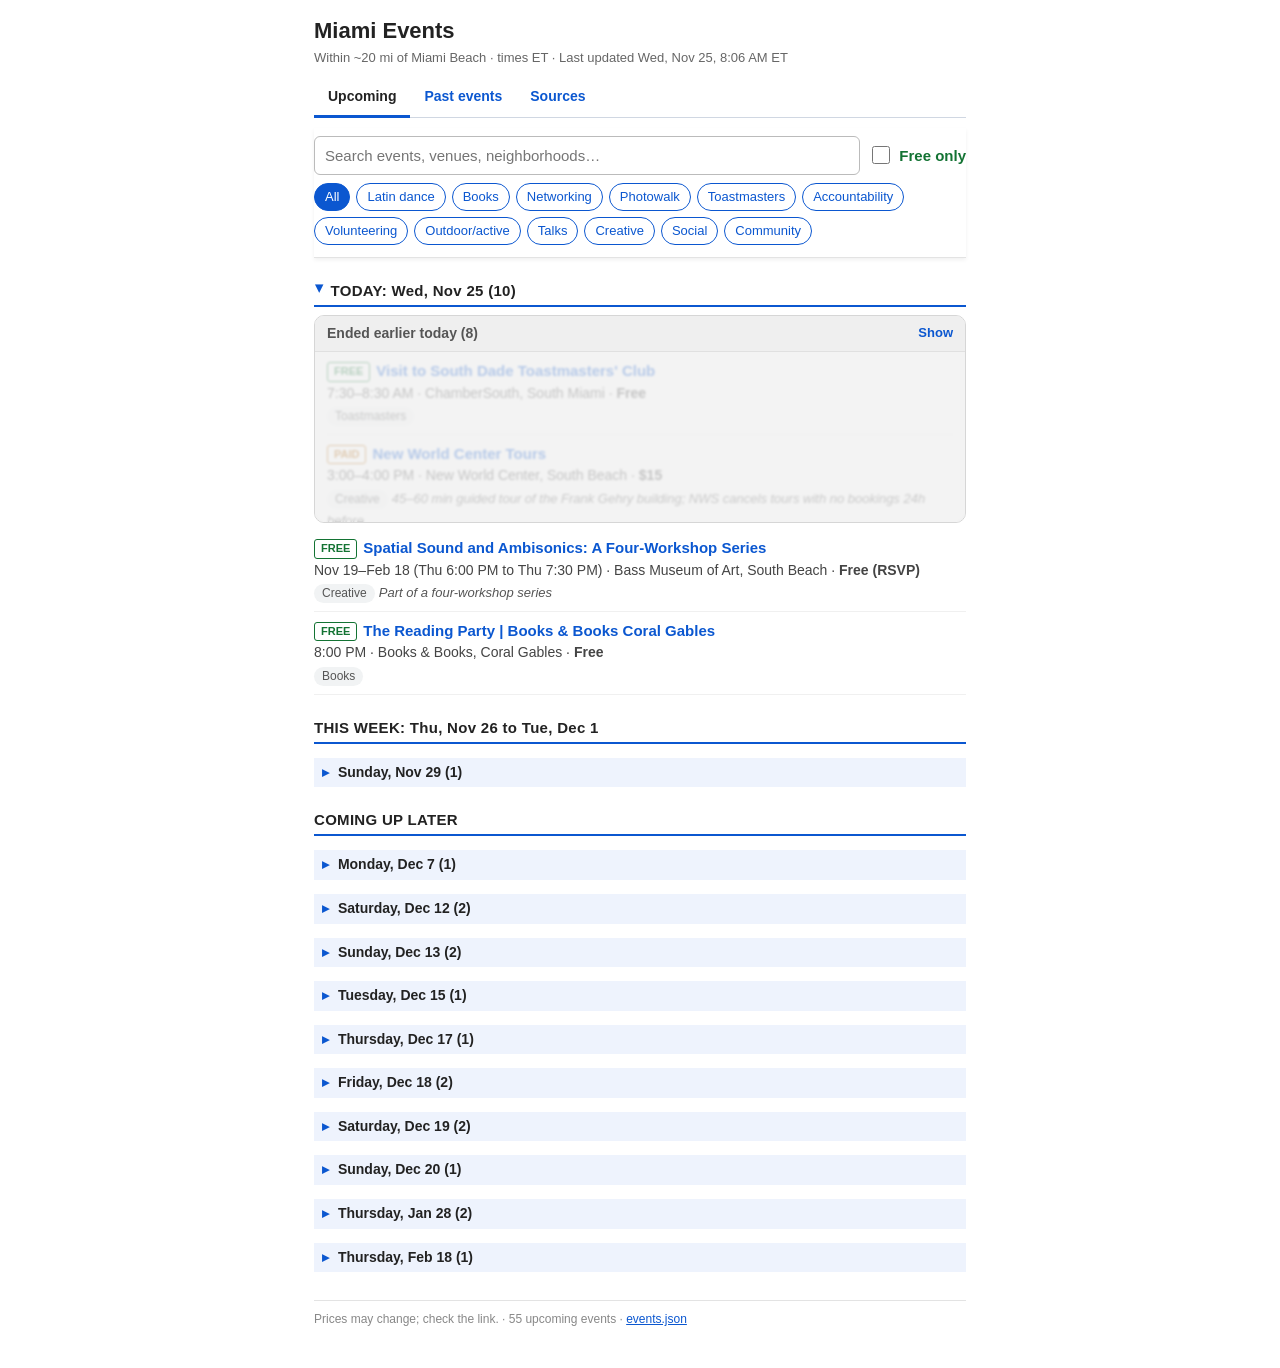
==== commit 9c6ef021: "Update events 2026-11-25" ====
--- a/index.html
+++ b/index.html
@@ -4,18 +4,18 @@
 <meta name="viewport" content="width=device-width, initial-scale=1">
 <meta name="robots" content="noindex, nofollow">
 <title>Miami Events</title>
-<link rel="stylesheet" href="style.css?v=1795525502">
+<link rel="stylesheet" href="style.css?v=1795611991">
 </head><body><div class="wrap">
 <h1>Miami Events</h1>
-<p class="sub">Within ~20 mi of Miami Beach · times ET · Last updated Tue, Nov 24, 8:05 AM ET</p>
+<p class="sub">Within ~20 mi of Miami Beach · times ET · Last updated Wed, Nov 25, 8:06 AM ET</p>
 <nav class="tabs" aria-label="Pages"><a href="index.html" class="on" aria-current="page">Upcoming</a><a href="past.html">Past events</a><a href="sources.html">Sources</a></nav>
 <div class="controls">
 <div class="row"><input id="q" type="search" placeholder="Search events, venues, neighborhoods…" aria-label="Search">
 <label class="toggle"><input type="checkbox" id="freeonly"> Free only</label></div>
-<div class="chips" role="group" aria-label="Categories"><button class="chip on" data-cat="all" type="button">All</button><button class="chip" data-cat="dance" type="button">Latin dance</button><button class="chip" data-cat="language" type="button">Language exchange</button><button class="chip" data-cat="books" type="button">Books</button><button class="chip" data-cat="networking" type="button">Networking</button><button class="chip" data-cat="photowalk" type="button">Photowalk</button><button class="chip" data-cat="toastmasters" type="button">Toastmasters</button><button class="chip" data-cat="accountability" type="button">Accountability</button><button class="chip" data-cat="volunteering" type="button">Volunteering</button><button class="chip" data-cat="outdoor" type="button">Outdoor/active</button><button class="chip" data-cat="talks" type="button">Talks</button><button class="chip" data-cat="creative" type="button">Creative</button><button class="chip" data-cat="social" type="button">Social</button><button class="chip" data-cat="community" type="button">Community</button></div>
+<div class="chips" role="group" aria-label="Categories"><button class="chip on" data-cat="all" type="button">All</button><button class="chip" data-cat="dance" type="button">Latin dance</button><button class="chip" data-cat="books" type="button">Books</button><button class="chip" data-cat="networking" type="button">Networking</button><button class="chip" data-cat="photowalk" type="button">Photowalk</button><button class="chip" data-cat="toastmasters" type="button">Toastmasters</button><button class="chip" data-cat="accountability" type="button">Accountability</button><button class="chip" data-cat="volunteering" type="button">Volunteering</button><button class="chip" data-cat="outdoor" type="button">Outdoor/active</button><button class="chip" data-cat="talks" type="button">Talks</button><button class="chip" data-cat="creative" type="button">Creative</button><button class="chip" data-cat="social" type="button">Social</button><button class="chip" data-cat="community" type="button">Community</button></div>
 </div>
-<section class="sec" id="today"><h2 class="todayhd" role="button" tabindex="0" aria-expanded="true"><span class="caret">&#9656;</span> TODAY: Tue, Nov 24 (<span class="dayn">10</span>)</h2><div class="endedblk collapsed hidden" id="ended"><button class="endedhd" type="button" aria-expanded="false" aria-controls="endedbody"><span>Ended earlier today (<span class="endedn">0</span>)</span><span class="endedact">Show</span></button><div class="endedbody" id="endedbody"><ul></ul><div class="veil"></div></div></div><div class="daygroup"><ul id="todaylist"><li class="ev" data-free="1" data-cat="creative" data-i="0" data-start="2026-11-19T18:00:00-05:00" data-text="spatial sound and ambisonics: a four-workshop series bass museum of art south beach 2100 collins avenue, miami beach, fl 33139, miami beach free (rsvp) creative part of a four-workshop series"><span class="lbl free">Free</span><a href="https://www.eventbrite.com/e/spatial-sound-and-ambisonics-a-four-workshop-series-tickets-2004739186874" target="_blank" rel="noopener">Spatial Sound and Ambisonics: A Four-Workshop Series</a><div class="meta">Nov 19–Feb 18 (Thu 6:00 PM to Thu 7:30 PM)<span class="endpill">Ended</span> · Bass Museum of Art, South Beach · <b>Free (RSVP)</b></div><span class="tag">Creative</span> <span class="note">Part of a four-workshop series</span></li><li class="ev" data-free="1" data-cat="language" data-end="2026-11-24T12:00:00-05:00" data-i="1" data-start="2026-11-24T11:00:00-05:00" data-text="english conversation circle country walk library country walk 15433 sw 137th ave, miami, fl 33177 free language exchange miami-dade public library; practice english with learners"><span class="lbl new">New</span><span class="lbl free">Free</span><a href="https://www.eventbrite.com/e/english-conversation-circle-tickets-1994311342912" target="_blank" rel="noopener">English Conversation Circle</a><div class="meta">11:00 AM–12:00 PM<span class="endpill">Ended</span> · Country Walk Library, Country Walk · <b>Free</b></div><span class="tag">Language exchange</span> <span class="note">Miami-Dade Public Library; practice English with learners</span></li><li class="ev" data-free="1" data-cat="language" data-end="2026-11-24T17:00:00-05:00" data-i="2" data-start="2026-11-24T16:00:00-05:00" data-text="online class: english conversation circle online (zoom) – miami-dade public library online  free (registration required) language exchange volunteer-led, adults 19+; with fairlawn branch; zoom link emailed after registration"><span class="lbl new">New</span><span class="lbl free">Free</span><a href="https://mdpls.org/event/17247610" target="_blank" rel="noopener">Online Class: English Conversation Circle</a><div class="meta">4:00–5:00 PM<span class="endpill">Ended</span> · Online (Zoom) – Miami-Dade Public Library, Online · <b>Free (registration required)</b></div><span class="tag">Language exchange</span> <span class="note">Volunteer-led, adults 19+; with Fairlawn Branch; Zoom link emailed after registration</span></li><li class="ev" data-free="1" data-cat="social" data-end="2026-11-24T20:00:00-05:00" data-i="3" data-start="2026-11-24T18:00:00-05:00" data-text="mahjong night with rachel weissman the miami beach edition mid-beach 2901 collins ave, miami beach, fl 33140 free social "><span class="lbl new">New</span><span class="lbl free">Free</span><a href="https://www.eventbrite.com/e/mahjong-night-with-rachel-weissman-tickets-2001065009310" target="_blank" rel="noopener">Mahjong Night with Rachel Weissman</a><div class="meta">6:00–8:00 PM<span class="endpill">Ended</span> · The Miami Beach EDITION, Mid-Beach · <b>Free</b></div><span class="tag">Social</span></li><li class="ev" data-free="1" data-cat="toastmasters" data-end="2026-11-24T19:30:00-05:00" data-i="4" data-start="2026-11-24T18:30:00-05:00" data-text="doral toastmasters - communication &amp; leadership event (tuesday - 6:30 pm) doral toastmasters doral 8260 nw 27th st, suite 408, doral, fl 33122 free toastmasters "><span class="lbl new">New</span><span class="lbl free">Free</span><a href="https://www.eventbrite.com/e/doral-toastmasters-communication-leadership-event-tuesday-630-pm-tickets-1982431552138" target="_blank" rel="noopener">Doral Toastmasters - Communication &amp; Leadership Event (TUESDAY - 6:30 PM)</a><div class="meta">6:30–7:30 PM<span class="endpill">Ended</span> · Doral Toastmasters, Doral · <b>Free</b></div><span class="tag">Toastmasters</span></li><li class="ev" data-free="1" data-cat="creative" data-end="2026-11-24T22:00:00-05:00" data-i="5" data-start="2026-11-24T20:30:00-05:00" data-text="tuesday improv comedy show villain theater little haiti 5865 ne 2nd ave, miami, fl 33137 free registration (grad shows $10 at door) creative "><span class="lbl new">New</span><span class="lbl free">Free</span><a href="https://www.villaintheater.com/all-shows/tues112426" target="_blank" rel="noopener">Tuesday Improv Comedy Show</a><div class="meta">8:30–10:00 PM<span class="endpill">Ended</span> · Villain Theater, Little Haiti · <b>Free registration (grad shows $10 at door)</b></div><span class="tag">Creative</span></li><li class="ev" data-free="1" data-cat="creative" data-end="2026-11-24T23:55:00-05:00" data-i="6" data-start="2026-11-24T22:00:00-05:00" data-text="open mic en español villain theater little haiti 5865 ne 2nd ave, miami, fl 33137 free creative "><span class="lbl new">New</span><span class="lbl free">Free</span><a href="https://www.villaintheater.com/all-shows/openmicespanol112426" target="_blank" rel="noopener">Open Mic en Español</a><div class="meta">10:00–11:55 PM<span class="endpill">Ended</span> · Villain Theater, Little Haiti · <b>Free</b></div><span class="tag">Creative</span></li><li class="ev" data-free="0" data-cat="social" data-end="2026-11-24T21:30:00-05:00" data-i="7" data-start="2026-11-24T18:00:00-05:00" data-text="dungeons &amp; dragons 195 ne 46th st upper east side / mimo 195 ne 46th st, miami, fl 33137 cost unknown social no public event page found."><span class="lbl paid">Paid</span><a href="" target="_blank" rel="noopener">Dungeons &amp; Dragons</a><div class="meta">6:00–9:30 PM<span class="endpill">Ended</span> · 195 NE 46th St, Upper East Side / MiMo · <b>Cost unknown</b></div><span class="tag">Social</span> <span class="note">No public event page found.</span></li><li class="ev" data-free="0" data-cat="creative" data-end="2026-11-24T22:00:00-05:00" data-i="8" data-start="2026-11-24T19:00:00-05:00" data-text="kinbaku miami rope jam dear eleanor edgewater 148 ne 28th st, miami, fl 33137 cost unknown creative adults-only monthly shibari rope jam (last tuesday), all levels, loaner rope"><span class="lbl paid">Paid</span><a href="https://posh.vip/e/kinbaku-miami-rope-jam-2026-11-25-3-0" target="_blank" rel="noopener">Kinbaku Miami Rope Jam</a><div class="meta">7:00–10:00 PM<span class="endpill">Ended</span> · Dear Eleanor, Edgewater · <b>Cost unknown</b></div><span class="tag">Creative</span> <span class="note">Adults-only monthly shibari rope jam (last Tuesday), all levels, loaner rope</span></li><li class="ev" data-free="0" data-cat="creative" data-end="2026-11-24T22:30:00-05:00" data-i="9" data-start="2026-11-24T21:00:00-05:00" data-text="too lit tuesday blackbird ordinary comedy night blackbird ordinary brickell 729 sw 1st ave, miami, fl 33130 $25 seats + bottle (free shot if early, per meetup) creative meetup listing; ticketing on eventbrite"><span class="lbl new">New</span><span class="lbl paid">Paid</span><a href="https://www.meetup.com/miami-stand-up-comedy-meetup/events/317293747/" target="_blank" rel="noopener">TOO LIT Tuesday Blackbird Ordinary Comedy Night</a><div class="meta">9:00–10:30 PM<span class="endpill">Ended</span> · Blackbird Ordinary, Brickell · <b>$25 seats + bottle (free shot if early, per Meetup)</b></div><span class="tag">Creative</span> <span class="note">Meetup listing; ticketing on Eventbrite</span></li></ul></div><p class="empty">No matching events today.</p></section><section class="sec" id="week"><h2>THIS WEEK: Wed, Nov 25 to Mon, Nov 30</h2><div class="daygroup fold folded"><h3 class="day" role="button" tabindex="0" aria-expanded="false"><span class="caret">&#9656;</span> Wednesday, Nov 25 (<span class="dayn">9</span>)</h3><ul><li class="ev" data-free="1" data-cat="toastmasters" data-end="2026-11-25T08:30:00-05:00" data-text="visit to south dade toastmasters&#x27; club chambersouth south miami 6410 sw 80th st, south miami, fl 33143 free toastmasters "><span class="lbl new">New</span><span class="lbl free">Free</span><a href="https://www.eventbrite.com/e/visit-to-south-dade-toastmasters-club-tickets-1597925812119" target="_blank" rel="noopener">Visit to South Dade Toastmasters&#x27; Club</a><div class="meta">7:30–8:30 AM · ChamberSouth, South Miami · <b>Free</b></div><span class="tag">Toastmasters</span></li><li class="ev" data-free="1" data-cat="community" data-end="2026-11-25T20:30:00-05:00" data-text="free community yoga class &amp; kirtan in the grove iskcon miami temple coconut grove 3220 virginia st, miami, fl 33133 free community "><span class="lbl new">New</span><span class="lbl free">Free</span><a href="https://www.eventbrite.com/e/free-community-yoga-class-kirtan-in-the-grove-tickets-1986925568863" target="_blank" rel="noopener">Free Community Yoga Class &amp; Kirtan in the Grove</a><div class="meta">6:00–8:30 PM · ISKCON Miami Temple, Coconut Grove · <b>Free</b></div><span class="tag">Community</span></li><li class="ev" data-free="1" data-cat="creative" data-end="2026-11-25T21:00:00-05:00" data-text="writer&#x27;s lab, feedback workshop - miami poetry club - every 4th wednesday the hub @ office logic downtown miami 1501 biscayne blvd #501, miami, fl 33132 free creative "><span class="lbl new">New</span><span class="lbl free">Free</span><a href="https://www.eventbrite.com/e/writers-lab-feedback-workshop-miami-poetry-club-every-4th-wednesday-tickets-1131063454239" target="_blank" rel="noopener">Writer&#x27;s Lab, Feedback Workshop - Miami Poetry Club - Every 4th Wednesday</a><div class="meta">7:00–9:00 PM · The HUB @ Office Logic, Downtown Miami · <b>Free</b></div><span class="tag">Creative</span></li><li class="ev" data-free="1" data-cat="creative" data-end="2026-11-25T23:30:00-05:00" data-text="open mic every wednesday at thank you miami (8:30pm signup) thank you miami cocina &amp; beer house miami 1701 w flagler st #101, miami, fl 33135 free creative "><span class="lbl new">New</span><span class="lbl free">Free</span><a href="https://www.eventbrite.com/e/open-mic-every-wednesday-at-thank-you-miami-830pm-signup-tickets-1095748937569" target="_blank" rel="noopener">OPEN MIC EVERY WEDNESDAY AT THANK YOU MIAMI (8:30PM SIGNUP)</a><div class="meta">8:00–11:30 PM · Thank You Miami Cocina &amp; Beer House, Miami · <b>Free</b></div><span class="tag">Creative</span></li><li class="ev" data-free="1" data-cat="books" data-text="the reading party | books &amp; books coral gables books &amp; books coral gables 265 aragon ave, coral gables, fl 33134 free books "><span class="lbl new">New</span><span class="lbl free">Free</span><a href="https://www.eventbrite.com/e/the-reading-party-books-books-coral-gables-tickets-1993856505481" target="_blank" rel="noopener">The Reading Party | Books &amp; Books Coral Gables</a><div class="meta">8:00 PM · Books &amp; Books, Coral Gables · <b>Free</b></div><span class="tag">Books</span></li><li class="ev" data-free="1" data-cat="books" data-end="2026-11-25T20:30:00-05:00" data-text="the bhagavad gita book club at om movement om movement coconut grove 2895 mcfarlane rd, 2nd floor, miami, fl 33133 free books "><span class="lbl new">New</span><span class="lbl free">Free</span><a href="https://www.eventbrite.com/e/the-bhagavad-gita-book-club-at-om-movement-tickets-1998399186763" target="_blank" rel="noopener">The Bhagavad Gita Book Club at OM Movement</a><div class="meta">8:00–8:30 PM · OM Movement, Coconut Grove · <b>Free</b></div><span class="tag">Books</span></li><li class="ev" data-free="0" data-cat="creative" data-end="2026-11-25T16:00:00-05:00" data-text="new world center tours new world center south beach 500 17th st, miami beach $15 creative 45–60 min guided tour of the frank gehry building; nws cancels tours with no bookings 24h before"><span class="lbl paid">Paid</span><a href="https://www.nws.edu/tickets/concerts-and-events/2026-27-season/new-world-center-tours/?date=2026-11-25" target="_blank" rel="noopener">New World Center Tours</a><div class="meta">3:00–4:00 PM · New World Center, South Beach · <b>$15</b></div><span class="tag">Creative</span> <span class="note">45–60 min guided tour of the Frank Gehry building; NWS cancels tours with no bookings 24h before</span></li><li class="ev" data-free="0" data-cat="creative" data-end="2026-11-25T22:30:00-05:00" data-text="unpacking the punchline: a stand-up comedy show villain theater little haiti 5865 ne 2nd ave, miami, fl 33137 $26.27 creative "><span class="lbl new">New</span><span class="lbl paid">Paid</span><a href="https://www.villaintheater.com/all-shows/unpackingthepunchline112526" target="_blank" rel="noopener">Unpacking the Punchline: A Stand-Up Comedy Show</a><div class="meta">8:30–10:30 PM · Villain Theater, Little Haiti · <b>$26.27</b></div><span class="tag">Creative</span></li><li class="ev" data-free="0" data-cat="creative" data-end="2026-11-25T22:30:00-05:00" data-text="wingman wednesdays miami&#x27;s social comedy show blackbird ordinary brickell 729 sw 1st ave, miami, fl 33130 $0–$31.53 (ticket tiers) creative "><span class="lbl new">New</span><span class="lbl paid">Paid</span><a href="https://www.meetup.com/miami-stand-up-comedy-meetup/events/317308571/" target="_blank" rel="noopener">Wingman Wednesdays Miami&#x27;s Social Comedy Show</a><div class="meta">9:00–10:30 PM · Blackbird Ordinary, Brickell · <b>$0–$31.53 (ticket tiers)</b></div><span class="tag">Creative</span></li></ul></div><div class="daygroup fold folded"><h3 class="day" role="button" tabindex="0" aria-expanded="false"><span class="caret">&#9656;</span> Thursday, Nov 26 (<span class="dayn">3</span>)</h3><ul><li class="ev" data-free="1" data-cat="toastmasters" data-end="2026-11-26T08:30:00-05:00" data-text="doral toastmasters - communication &amp; leadership event (thursday - 7:30 am) doral toastmasters doral 8260 nw 27th st, suite 408, doral, fl 33122 free toastmasters thanksgiving day – confirm the club is meeting"><span class="lbl new">New</span><span class="lbl free">Free</span><a href="https://www.eventbrite.com/e/doral-toastmasters-communication-leadership-event-thursday-730-am-tickets-1376549529699" target="_blank" rel="noopener">Doral Toastmasters - Communication &amp; Leadership Event (THURSDAY - 7:30 AM)</a><div class="meta">7:30–8:30 AM · Doral Toastmasters, Doral · <b>Free</b></div><span class="tag">Toastmasters</span> <span class="note">Thanksgiving Day – confirm the club is meeting</span></li><li class="ev" data-free="1" data-cat="accountability" data-end="2026-11-26T23:45:00-05:00" data-text="creative coworking x miami community radio dear eleanor edgewater 148 ne 28th st, miami, fl 33137 free accountability coworking pop-up 11 am–6 pm, then miami community radio livestream in the evening; tickets via posh"><span class="lbl new">New</span><span class="lbl free">Free</span><a href="https://events.musicofourdesire.com/event/efbs-creative-coworking-x-miami-community-radio-party-miami-united-states" target="_blank" rel="noopener">Creative Coworking x Miami Community Radio</a><div class="meta">11:00 AM–11:45 PM · Dear Eleanor, Edgewater · <b>Free</b></div><span class="tag">Accountability</span> <span class="note">Coworking pop-up 11 AM–6 PM, then Miami Community Radio livestream in the evening; tickets via Posh</span></li><li class="ev" data-free="0" data-cat="dance" data-end="2026-11-26T21:00:00-05:00" data-text="salsa night - beginner &amp; intermediate dancearts miami design district 250 ne 61st st, miami, fl 33137 $27.08 latin dance "><span class="lbl new">New</span><span class="lbl paid">Paid</span><a href="https://www.eventbrite.com/e/salsa-night-beginner-intermediate-tickets-1981493899594" target="_blank" rel="noopener">Salsa Night - BEGINNER &amp; INTERMEDIATE</a><div class="meta">8:00–9:00 PM · DanceArts Miami, Design District · <b>$27.08</b></div><span class="tag">Latin dance</span></li></ul></div><div class="daygroup fold folded"><h3 class="day" role="button" tabindex="0" aria-expanded="false"><span class="caret">&#9656;</span> Friday, Nov 27 (<span class="dayn">7</span>)</h3><ul><li class="ev" data-free="1" data-cat="social" data-end="2026-11-27T11:00:00-05:00" data-text="tasting at ten - miami counter culture coffee little haiti / north miami ave 7450 n miami ave, miami, fl 33150 free (rsvp) social aggregator mirror of eventbrite (eventing.ing) shows free / sold out; original eventbrite page returned 404 on 2026-11-23. address 7450 n miami ave. check."><span class="lbl soldq" title="Listing may say sold out; check the event page">May be sold out – check</span><span class="lbl free">Free</span><a href="https://www.eventbrite.com/e/tasting-at-ten-miami-tickets-1979225692325" target="_blank" rel="noopener">Tasting at Ten - Miami</a><div class="meta">10:00–11:00 AM · Counter Culture Coffee, Little Haiti / North Miami Ave · <b>Free (RSVP)</b></div><span class="tag">Social</span> <span class="note">Aggregator mirror of Eventbrite (eventing.ing) shows Free / Sold out; original Eventbrite page returned 404 on 2026-11-23. Address 7450 N Miami Ave. Check.</span></li><li class="ev" data-free="1" data-cat="community" data-end="2026-11-27T21:00:00-05:00" data-text="miami worldcenter &quot;night market&quot; - fridays at 5:00pm miami worldcenter downtown miami 850 ne 2nd ave, miami, fl 33132 free community "><span class="lbl new">New</span><span class="lbl free">Free</span><a href="https://www.eventbrite.com/e/miami-worldcenter-night-market-fridays-at-500pm-tickets-1997910030684" target="_blank" rel="noopener">Miami Worldcenter &quot;Night Market&quot; - Fridays at 5:00pm</a><div class="meta">5:00–9:00 PM · Miami Worldcenter, Downtown Miami · <b>Free</b></div><span class="tag">Community</span></li><li class="ev" data-free="1" data-cat="community" data-end="2026-11-27T21:30:00-05:00" data-text="friday night kirtan sacred vedic arts | museum &amp; cultural center buena vista 137 ne 47th st, miami, fl 33137 free (eventbrite $0) community kirtan 6:30–8:30 pm, then vegan/vegetarian prasadam 8:30–9:30 pm"><span class="lbl new">New</span><span class="lbl free">Free</span><a href="https://www.eventbrite.com/e/friday-night-kirtan-tickets-1979808162509" target="_blank" rel="noopener">FRIDAY NIGHT KIRTAN</a><div class="meta">6:30–9:30 PM · Sacred Vedic Arts | Museum &amp; Cultural Center, Buena Vista · <b>Free (Eventbrite $0)</b></div><span class="tag">Community</span> <span class="note">Kirtan 6:30–8:30 PM, then vegan/vegetarian prasadam 8:30–9:30 PM</span></li><li class="ev" data-free="0" data-cat="dance" data-end="2026-11-27T22:00:00-05:00" data-text="master salsa and bachata at mdc miami dance center north miami beach 2165 ne 163rd st, north miami beach, fl 33162 $24.80–$70.48 latin dance "><span class="lbl new">New</span><span class="lbl paid">Paid</span><a href="https://www.eventbrite.com/e/master-salsa-and-bachata-at-mdc-tickets-1996304992973" target="_blank" rel="noopener">Master Salsa and Bachata at MDC</a><div class="meta">7:00–10:00 PM · Miami Dance Center, North Miami Beach · <b>$24.80–$70.48</b></div><span class="tag">Latin dance</span></li><li class="ev" data-free="0" data-cat="creative" data-end="2026-11-27T22:00:00-05:00" data-text="tee sanders miami improv comedy theater doral 3450 nw 83rd ave, suite 224, doral, fl 33122 cost unknown (tickets via miami improv) creative 21+; two-drink minimum"><span class="lbl new">New</span><span class="lbl paid">Paid</span><a href="https://www.miamiimprov.com/events/147184" target="_blank" rel="noopener">Tee Sanders</a><div class="meta">7:30–10:00 PM · Miami Improv Comedy Theater, Doral · <b>Cost unknown (tickets via Miami Improv)</b></div><span class="tag">Creative</span> <span class="note">21+; two-drink minimum</span></li><li class="ev" data-free="0" data-cat="creative" data-end="2026-11-27T21:30:00-05:00" data-text="sillies on south beach comedy show south beach brewing company taproom &amp; restaurant south beach 210 11th st, miami beach, fl 33139 $2.91–$15.50 creative "><span class="lbl new">New</span><span class="lbl paid">Paid</span><a href="https://www.eventbrite.com/e/sillies-on-south-beach-comedy-show-tickets-2004554158449" target="_blank" rel="noopener">Sillies on South Beach Comedy Show</a><div class="meta">8:00–9:30 PM · South Beach Brewing Company Taproom &amp; Restaurant, South Beach · <b>$2.91–$15.50</b></div><span class="tag">Creative</span></li><li class="ev" data-free="0" data-cat="dance" data-end="2026-11-28T02:00:00-05:00" data-text="the bachata overdose social vk dance arena hallandale beach 3129 w hallandale beach blvd, hallandale beach, fl 33009 $19.10–$24.80 latin dance thanksgiving edition, bachata + salsa rooms; also on eventbrite"><span class="lbl new">New</span><span class="lbl paid">Paid</span><a href="https://www.meetup.com/bachata-classes-and-socials-in-miami/events/313072039/" target="_blank" rel="noopener">THE BACHATA OVERDOSE SOCIAL</a><div class="meta">9:00 PM–2:00 AM · VK Dance ARENA, Hallandale Beach · <b>$19.10–$24.80</b></div><span class="tag">Latin dance</span> <span class="note">Thanksgiving edition, bachata + salsa rooms; also on Eventbrite</span></li></ul></div><div class="daygroup fold folded"><h3 class="day" role="button" tabindex="0" aria-expanded="false"><span class="caret">&#9656;</span> Saturday, Nov 28 (<span class="dayn">11</span>)</h3><ul><li class="ev" data-free="1" data-cat="community" data-end="2026-11-28T15:00:00-05:00" data-text="sunset harbour pop-up farmers market maurice gibb memorial park sunset harbour 18th st &amp; purdy ave, miami beach, fl 33139 free entry community sunset harbour; last date of the pop-up (nov 28)"><span class="lbl new">New</span><span class="lbl free">Free</span><a href="https://dishmiami.com/events/sunset-harbour-farmers-market" target="_blank" rel="noopener">Sunset Harbour Pop-Up Farmers Market</a><div class="meta">9:00 AM–3:00 PM · Maurice Gibb Memorial Park, Sunset Harbour · <b>Free entry</b></div><span class="tag">Community</span> <span class="note">Sunset Harbour; last date of the pop-up (Nov 28)</span></li><li class="ev" data-free="1" data-cat="outdoor" data-end="2026-11-28T10:00:00-05:00" data-text="uyoga | urban gym the underline – urban gym brickell sw 7th st &amp; sw 1st ave, miami, fl 33131 free outdoor/active free saturday-morning yoga powered by baptist health"><span class="lbl new">New</span><span class="lbl free">Free</span><a href="https://www.theunderline.org/events" target="_blank" rel="noopener">UYoga | Urban Gym</a><div class="meta">9:00–10:00 AM · The Underline – Urban Gym, Brickell · <b>Free</b></div><span class="tag">Outdoor/active</span> <span class="note">Free Saturday-morning yoga powered by Baptist Health</span></li><li class="ev" data-free="1" data-cat="outdoor" data-end="2026-11-28T10:00:00-05:00" data-text="donation based yoga with life center at lincoln road life center south beach 437 lincoln rd, miami beach, fl 33139 donation-based outdoor/active "><span class="lbl new">New</span><span class="lbl free">Free</span><a href="https://www.eventbrite.com/e/donation-based-yoga-with-life-center-at-lincoln-road-tickets-1994687349558" target="_blank" rel="noopener">Donation Based Yoga with Life Center at Lincoln Road</a><div class="meta">9:00–10:00 AM · Life Center, South Beach · <b>Donation-based</b></div><span class="tag">Outdoor/active</span></li><li class="ev" data-free="1" data-cat="community" data-end="2026-11-28T16:00:00-05:00" data-text="the underline market the underline inter stage brickell 805 sw 1st ave, miami, fl 33130 free community underline site lists next market dec 5; eventbrite lists nov 28 – check"><span class="lbl new">New</span><span class="lbl free">Free</span><a href="https://www.eventbrite.com/e/the-underline-market-tickets-2002600613343" target="_blank" rel="noopener">The Underline Market</a><div class="meta">9:00 AM–4:00 PM · The Underline Inter Stage, Brickell · <b>Free</b></div><span class="tag">Community</span> <span class="note">Underline site lists next market Dec 5; Eventbrite lists Nov 28 – check</span></li><li class="ev" data-free="1" data-cat="volunteering" data-end="2026-11-28T12:30:00-05:00" data-text="volunteer  ecoaction day - a.d. barnes nature center a.d. barnes park nature center miami 3401 sw 72nd ave, miami, fl 33155 free volunteering eventbrite multi-date page shows sold-out status for some date – check availability"><span class="lbl new">New</span><span class="lbl free">Free</span><a href="https://www.eventbrite.com/e/volunteer-ecoaction-day-ad-barnes-nature-center-tickets-1598158116949" target="_blank" rel="noopener">Volunteer  EcoAction Day - A.D. Barnes Nature Center</a><div class="meta">9:30 AM–12:30 PM · A.D. Barnes Park Nature Center, Miami · <b>Free</b></div><span class="tag">Volunteering</span> <span class="note">Eventbrite multi-date page shows sold-out status for some date – check availability</span></li><li class="ev" data-free="1" data-cat="talks" data-end="2026-11-28T11:30:00-05:00" data-text="miami beach architecture talk jewish museum of florida south beach 301 washington ave, miami beach, fl 33139 free talks "><span class="lbl new">New</span><span class="lbl free">Free</span><a href="https://www.eventbrite.com/e/miami-beach-architecture-talk-tickets-2003618236080" target="_blank" rel="noopener">Miami Beach Architecture Talk</a><div class="meta">10:30–11:30 AM · Jewish Museum of Florida, South Beach · <b>Free</b></div><span class="tag">Talks</span></li><li class="ev" data-free="1" data-cat="dance" data-end="2026-11-29T03:00:00-05:00" data-text="salsa saturdays wynwood | free classes + after party with rsvp 150 nw 24th st wynwood 150 nw 24th st, miami, fl 33127 free classes with rsvp (tiers up to $287.41) latin dance "><span class="lbl new">New</span><span class="lbl free">Free</span><a href="https://www.eventbrite.com/e/salsa-saturdays-wynwood-free-classes-after-party-with-rsvp-tickets-1982403892407" target="_blank" rel="noopener">Salsa Saturdays Wynwood | FREE Classes + After Party with RSVP</a><div class="meta">10:00 PM–3:00 AM · 150 NW 24th St, Wynwood · <b>Free classes with RSVP (tiers up to $287.41)</b></div><span class="tag">Latin dance</span></li><li class="ev" data-free="0" data-cat="creative" data-end="2026-11-28T21:30:00-05:00" data-text="tee sanders miami improv comedy theater doral 3450 nw 83rd ave, suite 224, doral, fl 33122 cost unknown (tickets via miami improv) creative 21+; two-drink minimum"><span class="lbl new">New</span><span class="lbl paid">Paid</span><a href="https://www.miamiimprov.com/events/147184" target="_blank" rel="noopener">Tee Sanders</a><div class="meta">7:00–9:30 PM · Miami Improv Comedy Theater, Doral · <b>Cost unknown (tickets via Miami Improv)</b></div><span class="tag">Creative</span> <span class="note">21+; two-drink minimum</span></li><li class="ev" data-free="0" data-cat="dance" data-end="2026-11-29T01:00:00-05:00" data-text="miami bachata motion saturday social inner motion dance studio hallandale beach 216 ne 1st ave, hallandale beach, fl 33009 $12.51–$28.52 latin dance "><span class="lbl new">New</span><span class="lbl paid">Paid</span><a href="https://www.eventbrite.com/e/miami-bachata-motion-saturday-social-tickets-1999816898176" target="_blank" rel="noopener">Miami Bachata Motion Saturday Social</a><div class="meta">8:00 PM–1:00 AM · Inner Motion Dance Studio, Hallandale Beach · <b>$12.51–$28.52</b></div><span class="tag">Latin dance</span></li><li class="ev" data-free="0" data-cat="creative" data-end="2026-11-28T22:30:00-05:00" data-text="saturday gigantic improv comedy show villain theater little haiti 5865 ne 2nd ave, miami, fl 33137 $26.27 creative "><span class="lbl new">New</span><span class="lbl paid">Paid</span><a href="https://www.villaintheater.com/all-shows/sg112826" target="_blank" rel="noopener">Saturday Gigantic Improv Comedy Show</a><div class="meta">8:30–10:30 PM · Villain Theater, Little Haiti · <b>$26.27</b></div><span class="tag">Creative</span></li><li class="ev" data-free="0" data-cat="creative" data-end="2026-11-28T22:30:00-05:00" data-text="so lit saturday blackbird ordinary comedy night blackbird ordinary brickell 729 sw 1st ave, miami, fl 33130 cost unknown (rsvp on eventbrite) creative "><span class="lbl new">New</span><span class="lbl paid">Paid</span><a href="https://www.meetup.com/miami-stand-up-comedy-meetup/events/317350150/" target="_blank" rel="noopener">SO LIT Saturday Blackbird Ordinary Comedy Night</a><div class="meta">9:00–10:30 PM · Blackbird Ordinary, Brickell · <b>Cost unknown (RSVP on Eventbrite)</b></div><span class="tag">Creative</span></li></ul></div><div class="daygroup fold folded"><h3 class="day" role="button" tabindex="0" aria-expanded="false"><span class="caret">&#9656;</span> Sunday, Nov 29 (<span class="dayn">5</span>)</h3><ul><li class="ev" data-free="1" data-cat="volunteering" data-end="2026-11-29T10:30:00-05:00" data-text="volunteer at the green haven project garden (community wellness) the green haven project overtown 1160 nw 2nd ave, miami, fl 33136 free volunteering "><span class="lbl new">New</span><span class="lbl free">Free</span><a href="https://www.eventbrite.com/e/volunteer-at-the-green-haven-project-garden-community-wellness-tickets-2005050562206" target="_blank" rel="noopener">Volunteer at the Green Haven Project Garden (community wellness)</a><div class="meta">8:30–10:30 AM · The Green Haven Project, Overtown · <b>Free</b></div><span class="tag">Volunteering</span></li><li class="ev" data-free="1" data-cat="community" data-end="2026-11-29T17:00:00-05:00" data-text="lincoln road antique &amp; collectible market lincoln road south beach lincoln rd, miami beach, fl 33139 free community "><span class="lbl new">New</span><span class="lbl free">Free</span><a href="https://www.eventbrite.com/e/lincoln-road-antique-collectible-market-tickets-1991584081600" target="_blank" rel="noopener">Lincoln Road Antique &amp; Collectible Market</a><div class="meta">9:00 AM–5:00 PM · Lincoln Road, South Beach · <b>Free</b></div><span class="tag">Community</span></li><li class="ev" data-free="1" data-cat="community" data-end="2026-11-29T15:30:00-05:00" data-text="vizcaya village farmers market vizcaya village coconut grove 3250 s miami ave, miami, fl 33129 free community "><span class="lbl new">New</span><span class="lbl free">Free</span><a href="https://www.eventbrite.com/e/free-vizcaya-village-farmers-market-tickets-1979764542039" target="_blank" rel="noopener">Vizcaya Village Farmers Market</a><div class="meta">9:30 AM–3:30 PM · Vizcaya Village, Coconut Grove · <b>Free</b></div><span class="tag">Community</span></li><li class="ev" data-free="1" data-cat="books" data-text="an afternoon with dennis scholl in conversation with mitchell kaplan books &amp; books coral gables 265 aragon ave, coral gables, fl 33134 free books "><span class="lbl new">New</span><span class="lbl free">Free</span><a href="https://www.eventbrite.com/e/an-afternoon-with-dennis-scholl-in-conversation-with-mitchell-kaplan-tickets-2004132494240" target="_blank" rel="noopener">An Afternoon with Dennis Scholl in conversation with Mitchell Kaplan</a><div class="meta">2:00 PM · Books &amp; Books, Coral Gables · <b>Free</b></div><span class="tag">Books</span></li><li class="ev" data-free="1" data-cat="photowalk" data-end="2026-11-29T18:00:00-05:00" data-text="photowalk - vice city stockyard the dock wynwood 400 nw 26th st, miami, fl 33127 free (meetup rsvp) photowalk meetup: street photography - miami beach (read-only)"><span class="lbl new">New</span><span class="lbl free">Free</span><a href="https://www.meetup.com/street-photography-miami-beach/events/317321169/" target="_blank" rel="noopener">Photowalk - Vice City Stockyard</a><div class="meta">3:00–6:00 PM · The DOCK, Wynwood · <b>Free (Meetup RSVP)</b></div><span class="tag">Photowalk</span> <span class="note">Meetup: Street Photography - Miami Beach (read-only)</span></li></ul></div><div class="daygroup fold folded"><h3 class="day" role="button" tabindex="0" aria-expanded="false"><span class="caret">&#9656;</span> Monday, Nov 30 (<span class="dayn">1</span>)</h3><ul><li class="ev" data-free="0" data-cat="creative" data-end="2026-11-30T16:00:00-05:00" data-text="new world center tours new world center south beach 500 17th st, miami beach $15 creative 45–60 min guided tour of the frank gehry building; nws cancels tours with no bookings 24h before"><span class="lbl paid">Paid</span><a href="https://www.nws.edu/tickets/concerts-and-events/2026-27-season/new-world-center-tours/?date=2026-11-30" target="_blank" rel="noopener">New World Center Tours</a><div class="meta">3:00–4:00 PM · New World Center, South Beach · <b>$15</b></div><span class="tag">Creative</span> <span class="note">45–60 min guided tour of the Frank Gehry building; NWS cancels tours with no bookings 24h before</span></li></ul></div><p class="empty">No matching events this week.</p></section><section class="sec" id="later"><h2>COMING UP LATER</h2><div class="daygroup fold folded"><h3 class="day" role="button" tabindex="0" aria-expanded="false"><span class="caret">&#9656;</span> Thursday, Dec 3 (<span class="dayn">2</span>)</h3><ul><li class="ev" data-free="1" data-cat="creative" data-end="2026-12-03T12:00:00-05:00" data-text="baker&#x27;s brunch: open studios &amp; cafecito bakehouse art complex wynwood 561 northwest 32nd street, miami, fl 33127, miami free (rsvp) creative bakehouse open studios (miami art week)"><span class="lbl free">Free</span><a href="https://www.bacfl.org/events/bakers-brunch-open-studios-cafecito" target="_blank" rel="noopener">Baker&#x27;s Brunch: Open Studios &amp; Cafecito</a><div class="meta">9:00 AM–12:00 PM · Bakehouse Art Complex, Wynwood · <b>Free (RSVP)</b></div><span class="tag">Creative</span> <span class="note">Bakehouse open studios (Miami Art Week)</span></li><li class="ev" data-free="0" data-cat="networking" data-end="2026-12-03T21:00:00-05:00" data-text="miami hottest networking event for young professionals negroni brickell brickell 955 s miami ave, miami, fl 33130 $10.54–$22.52 networking "><span class="lbl paid">Paid</span><a href="https://www.eventbrite.com/e/miami-hottest-networking-event-for-young-professionals-tickets-2002064658287" target="_blank" rel="noopener">Miami Hottest Networking Event For Young Professionals</a><div class="meta">7:00–9:00 PM · Negroni Brickell, Brickell · <b>$10.54–$22.52</b></div><span class="tag">Networking</span></li></ul></div><div class="daygroup fold folded"><h3 class="day" role="button" tabindex="0" aria-expanded="false"><span class="caret">&#9656;</span> Friday, Dec 4 (<span class="dayn">1</span>)</h3><ul><li class="ev" data-free="1" data-cat="social" data-end="2026-12-04T11:00:00-05:00" data-text="tasting at ten - miami counter culture coffee little haiti / north miami ave 7450 n miami ave, miami, fl 33150 free (rsvp) social weekly friday coffee tasting; standing interest"><span class="lbl free">Free</span><a href="https://www.eventbrite.com/e/tasting-at-ten-miami-tickets-1979225693328" target="_blank" rel="noopener">Tasting at Ten - Miami</a><div class="meta">10:00–11:00 AM · Counter Culture Coffee, Little Haiti / North Miami Ave · <b>Free (RSVP)</b></div><span class="tag">Social</span> <span class="note">Weekly Friday coffee tasting; standing interest</span></li></ul></div><div class="daygroup fold folded"><h3 class="day" role="button" tabindex="0" aria-expanded="false"><span class="caret">&#9656;</span> Monday, Dec 7 (<span class="dayn">1</span>)</h3><ul><li class="ev" data-free="1" data-cat="social" data-end="2026-12-07T14:00:00-05:00" data-text="catalog cupping  - counter culture coffee miami counter culture coffee miami miami  free (rsvp) social monthly coffee cupping; taste counter culture menu"><span class="lbl free">Free</span><a href="https://www.eventbrite.com/e/catalog-cupping-counter-culture-coffee-miami-tickets-1976621804025" target="_blank" rel="noopener">Catalog Cupping  - Counter Culture Coffee Miami</a><div class="meta">1:00–2:00 PM · Counter Culture Coffee Miami, Miami · <b>Free (RSVP)</b></div><span class="tag">Social</span> <span class="note">Monthly coffee cupping; taste Counter Culture menu</span></li></ul></div><div class="daygroup fold folded"><h3 class="day" role="button" tabindex="0" aria-expanded="false"><span class="caret">&#9656;</span> Saturday, Dec 12 (<span class="dayn">2</span>)</h3><ul><li class="ev" data-free="1" data-cat="creative" data-text="wallcast® concert: denève: brahms 3 soundscape park south beach 400 17th st, miami beach, fl 33139 free – wallcast® concerts are free, no tickets required creative new world symphony"><span class="lbl free">Free</span><a href="https://www.nws.edu/tickets/concerts-and-events/2026-27-season/wallcast-concerts/wallcast-concert-den%C3%A8ve-brahms-3/" target="_blank" rel="noopener">WALLCAST® Concert: Denève: Brahms 3</a><div class="meta">7:30 PM · SoundScape Park, South Beach · <b>Free – WALLCAST® concerts are free, no tickets required</b></div><span class="tag">Creative</span> <span class="note">New World Symphony</span></li><li class="ev" data-free="0" data-cat="creative" data-text="denève: brahms 3 new world center south beach 500 17th st, miami beach, fl 33139 see event page creative new world symphony"><span class="lbl paid">Paid</span><a href="https://www.nws.edu/tickets/concerts-and-events/2026-27-season/deneve-brahms-3/" target="_blank" rel="noopener">Denève: Brahms 3</a><div class="meta">7:30 PM · New World Center, South Beach · <b>See event page</b></div><span class="tag">Creative</span> <span class="note">New World Symphony</span></li></ul></div><div class="daygroup fold folded"><h3 class="day" role="button" tabindex="0" aria-expanded="false"><span class="caret">&#9656;</span> Sunday, Dec 13 (<span class="dayn">2</span>)</h3><ul><li class="ev" data-free="0" data-cat="dance" data-end="2026-12-13T20:00:00-05:00" data-text="un party de bachata usa tour - miami - furia rooftop furia disco miami wynwood 31 nw 36th st, miami, fl 33127 $24.80–$47.64 latin dance daytime rooftop bachata, salsa &amp; típico party; eventbrite now lists sun nov 15 (was oct 18), tickets on sale from nov 15 (checked oct 18); eventbrite page shows dec 13, 2026 (was saved as nov 15); rechecked nov 15"><span class="lbl paid">Paid</span><a href="https://www.eventbrite.com/e/un-party-de-bachata-usa-tour-miami-furia-rooftop-tickets-2000140815020" target="_blank" rel="noopener">Un Party De Bachata USA TOUR - Miami - Furia Rooftop</a><div class="meta">1:00–8:00 PM · Furia Disco Miami, Wynwood · <b>$24.80–$47.64</b></div><span class="tag">Latin dance</span> <span class="note">daytime rooftop bachata, salsa &amp; típico party; Eventbrite now lists Sun Nov 15 (was Oct 18), tickets on sale from Nov 15 (checked Oct 18); Eventbrite page shows Dec 13, 2026 (was saved as Nov 15); rechecked Nov 15</span></li><li class="ev" data-free="0" data-cat="creative" data-text="denève: brahms 3 new world center south beach 500 17th st, miami beach, fl 33139 see event page creative new world symphony"><span class="lbl paid">Paid</span><a href="https://www.nws.edu/tickets/concerts-and-events/2026-27-season/deneve-brahms-3/" target="_blank" rel="noopener">Denève: Brahms 3</a><div class="meta">2:00 PM · New World Center, South Beach · <b>See event page</b></div><span class="tag">Creative</span> <span class="note">New World Symphony</span></li></ul></div><div class="daygroup fold folded"><h3 class="day" role="button" tabindex="0" aria-expanded="false"><span class="caret">&#9656;</span> Tuesday, Dec 15 (<span class="dayn">1</span>)</h3><ul><li class="ev" data-free="0" data-cat="creative" data-text="notes on being new world center south beach 500 17th st, miami beach, fl 33139 pay what you wish (suggested $10) creative new world symphony"><span class="lbl paid">Paid</span><a href="https://www.nws.edu/tickets/concerts-and-events/2026-27-season/notes-on-being/" target="_blank" rel="noopener">Notes on Being</a><div class="meta">7:30 PM · New World Center, South Beach · <b>Pay what you wish (suggested $10)</b></div><span class="tag">Creative</span> <span class="note">New World Symphony</span></li></ul></div><div class="daygroup fold folded"><h3 class="day" role="button" tabindex="0" aria-expanded="false"><span class="caret">&#9656;</span> Thursday, Dec 17 (<span class="dayn">1</span>)</h3><ul><li class="ev" data-free="1" data-cat="creative" data-end="2026-12-17T21:00:00-05:00" data-text="lincoln road art walk lincoln road south beach 1100 lincoln road, miami beach, fl 33139 free creative self-guided gallery walk (oolite arts, fiu urban studios, more); culture crawl night"><span class="lbl free">Free</span><a href="https://events.miamibeachfl.gov/event/lincoln-road-art-walk/2026-12-17/" target="_blank" rel="noopener">Lincoln Road Art Walk</a><div class="meta">6:00–9:00 PM · Lincoln Road, South Beach · <b>Free</b></div><span class="tag">Creative</span> <span class="note">Self-guided gallery walk (Oolite Arts, FIU Urban Studios, more); Culture Crawl night</span></li></ul></div><div class="daygroup fold folded"><h3 class="day" role="button" tabindex="0" aria-expanded="false"><span class="caret">&#9656;</span> Friday, Dec 18 (<span class="dayn">2</span>)</h3><ul><li class="ev" data-free="1" data-cat="creative" data-text="sounds of the season, presented by the city of miami beach new world center south beach 500 17th st, miami beach, fl 33139 free for miami beach residents (per nws): tickets at nws box office from nov 2, limit 4 per household, proof of miami beach residency required creative new world symphony"><span class="lbl free">Free</span><a href="https://www.nws.edu/tickets/concerts-and-events/2026-27-season/sounds-of-the-season-cmb/" target="_blank" rel="noopener">Sounds of the Season, Presented by the City of Miami Beach</a><div class="meta">7:30 PM · New World Center, South Beach · <b>Free for Miami Beach residents (per NWS): tickets at NWS Box Office from Nov 2, limit 4 per household, proof of Miami Beach residency required</b></div><span class="tag">Creative</span> <span class="note">New World Symphony</span></li><li class="ev" data-free="0" data-cat="creative" data-end="2026-12-18T21:30:00-05:00" data-text="the moth grandslam the black archives historic lyric theater cultural arts complex overtown 819 nw 2nd avenue, miami, fl 33136, miami $37.05 creative storytelling competition"><span class="lbl paid">Paid</span><a href="https://www.eventbrite.com/e/the-moth-grandslam-tickets-2002952855910" target="_blank" rel="noopener">The Moth GrandSLAM</a><div class="meta">7:30–9:30 PM · The Black Archives Historic Lyric Theater Cultural Arts Complex, Overtown · <b>$37.05</b></div><span class="tag">Creative</span> <span class="note">storytelling competition</span></li></ul></div><div class="daygroup fold folded"><h3 class="day" role="button" tabindex="0" aria-expanded="false"><span class="caret">&#9656;</span> Saturday, Dec 19 (<span class="dayn">2</span>)</h3><ul><li class="ev" data-free="1" data-cat="creative" data-text="wallcast® concert: sounds of the season soundscape park south beach 400 17th st, miami beach, fl 33139 free – wallcast® concerts are free, no tickets required creative new world symphony"><span class="lbl free">Free</span><a href="https://www.nws.edu/tickets/concerts-and-events/2026-27-season/wallcast-concerts/wallcast-concert-sounds-of-the-season/" target="_blank" rel="noopener">WALLCAST® Concert: Sounds of the Season</a><div class="meta">7:30 PM · SoundScape Park, South Beach · <b>Free – WALLCAST® concerts are free, no tickets required</b></div><span class="tag">Creative</span> <span class="note">New World Symphony</span></li><li class="ev" data-free="0" data-cat="creative" data-text="sounds of the season new world center south beach 500 17th st, miami beach, fl 33139 see event page creative new world symphony"><span class="lbl paid">Paid</span><a href="https://www.nws.edu/tickets/concerts-and-events/2026-27-season/sounds-of-the-season/" target="_blank" rel="noopener">Sounds of the Season</a><div class="meta">7:30 PM · New World Center, South Beach · <b>See event page</b></div><span class="tag">Creative</span> <span class="note">New World Symphony</span></li></ul></div><div class="daygroup fold folded"><h3 class="day" role="button" tabindex="0" aria-expanded="false"><span class="caret">&#9656;</span> Sunday, Dec 20 (<span class="dayn">1</span>)</h3><ul><li class="ev" data-free="0" data-cat="creative" data-text="remembering mtt new world center south beach 500 17th st, miami beach, fl 33139 see event page creative new world symphony"><span class="lbl paid">Paid</span><a href="https://www.nws.edu/tickets/concerts-and-events/2026-27-season/remembering-mtt/" target="_blank" rel="noopener">Remembering MTT</a><div class="meta">2:00 PM · New World Center, South Beach · <b>See event page</b></div><span class="tag">Creative</span> <span class="note">New World Symphony</span></li></ul></div><div class="daygroup fold folded"><h3 class="day" role="button" tabindex="0" aria-expanded="false"><span class="caret">&#9656;</span> Thursday, Jan 28 (<span class="dayn">2</span>)</h3><ul><li class="ev" data-free="1" data-cat="networking" data-end="2027-01-28T20:00:00-05:00" data-text="women in tech miami 2026 arlo wynwood miami wynwood 2217 nw miami ct, miami, fl 33127 free–$46.49 networking "><span class="lbl free">Free</span><a href="https://www.eventbrite.com/e/women-in-tech-miami-2026-tickets-2003680201420" target="_blank" rel="noopener">Women in Tech Miami 2026</a><div class="meta">6:00–8:00 PM · Arlo Wynwood Miami, Wynwood · <b>Free–$46.49</b></div><span class="tag">Networking</span></li><li class="ev" data-free="0" data-cat="networking" data-end="2027-01-28T21:00:00-05:00" data-text="miami tech mixer 2026 arlo wynwood miami wynwood 2217 nw miami ct, miami see event page networking paid event; tickets via link on meetup page"><span class="lbl paid">Paid</span><a href="https://www.meetup.com/miamitech/events/316420209/" target="_blank" rel="noopener">Miami Tech Mixer 2026</a><div class="meta">6:00–9:00 PM · Arlo Wynwood Miami, Wynwood · <b>See event page</b></div><span class="tag">Networking</span> <span class="note">paid event; tickets via link on Meetup page</span></li></ul></div><div class="daygroup fold folded"><h3 class="day" role="button" tabindex="0" aria-expanded="false"><span class="caret">&#9656;</span> Thursday, Feb 18 (<span class="dayn">1</span>)</h3><ul><li class="ev" data-free="0" data-cat="talks" data-end="2027-02-18T21:30:00-05:00" data-text="jake cohen miami beach jcc miami beach 4221 pine tree dr, miami beach, fl see event page talks cookbook author chef jake cohen: cooking demo, tasting and conversation (mbjcc lists thu, feb 18)"><span class="lbl paid">Paid</span><a href="https://mbjcc.org/events/jake-cohen/" target="_blank" rel="noopener">Jake Cohen</a><div class="meta">7:30–9:30 PM · Miami Beach JCC, Miami Beach · <b>See event page</b></div><span class="tag">Talks</span> <span class="note">cookbook author Chef Jake Cohen: cooking demo, tasting and conversation (MBJCC lists Thu, Feb 18)</span></li></ul></div><p class="empty">No matching events.</p></section>
-<footer>Prices may change; check the link. · 64 upcoming events · <a href="events.json" style="color:#0b57d0">events.json</a></footer>
+<section class="sec" id="today"><h2 class="todayhd" role="button" tabindex="0" aria-expanded="true"><span class="caret">&#9656;</span> TODAY: Wed, Nov 25 (<span class="dayn">10</span>)</h2><div class="endedblk collapsed hidden" id="ended"><button class="endedhd" type="button" aria-expanded="false" aria-controls="endedbody"><span>Ended earlier today (<span class="endedn">0</span>)</span><span class="endedact">Show</span></button><div class="endedbody" id="endedbody"><ul></ul><div class="veil"></div></div></div><div class="daygroup"><ul id="todaylist"><li class="ev" data-free="1" data-cat="creative" data-i="0" data-start="2026-11-19T18:00:00-05:00" data-text="spatial sound and ambisonics: a four-workshop series bass museum of art south beach 2100 collins avenue, miami beach, fl 33139, miami beach free (rsvp) creative part of a four-workshop series"><span class="lbl free">Free</span><a href="https://www.eventbrite.com/e/spatial-sound-and-ambisonics-a-four-workshop-series-tickets-2004739186874" target="_blank" rel="noopener">Spatial Sound and Ambisonics: A Four-Workshop Series</a><div class="meta">Nov 19–Feb 18 (Thu 6:00 PM to Thu 7:30 PM)<span class="endpill">Ended</span> · Bass Museum of Art, South Beach · <b>Free (RSVP)</b></div><span class="tag">Creative</span> <span class="note">Part of a four-workshop series</span></li><li class="ev" data-free="1" data-cat="toastmasters" data-end="2026-11-25T08:30:00-05:00" data-i="1" data-start="2026-11-25T07:30:00-05:00" data-text="visit to south dade toastmasters&#x27; club chambersouth south miami 6410 sw 80th st, south miami, fl 33143 free toastmasters "><span class="lbl free">Free</span><a href="https://www.eventbrite.com/e/visit-to-south-dade-toastmasters-club-tickets-1597925812119" target="_blank" rel="noopener">Visit to South Dade Toastmasters&#x27; Club</a><div class="meta">7:30–8:30 AM<span class="endpill">Ended</span> · ChamberSouth, South Miami · <b>Free</b></div><span class="tag">Toastmasters</span></li><li class="ev" data-free="1" data-cat="community" data-end="2026-11-25T20:30:00-05:00" data-i="2" data-start="2026-11-25T18:00:00-05:00" data-text="free community yoga class &amp; kirtan in the grove iskcon miami temple coconut grove 3220 virginia st, miami, fl 33133 free community "><span class="lbl free">Free</span><a href="https://www.eventbrite.com/e/free-community-yoga-class-kirtan-in-the-grove-tickets-1986925568863" target="_blank" rel="noopener">Free Community Yoga Class &amp; Kirtan in the Grove</a><div class="meta">6:00–8:30 PM<span class="endpill">Ended</span> · ISKCON Miami Temple, Coconut Grove · <b>Free</b></div><span class="tag">Community</span></li><li class="ev" data-free="1" data-cat="creative" data-end="2026-11-25T21:00:00-05:00" data-i="3" data-start="2026-11-25T19:00:00-05:00" data-text="writer&#x27;s lab, feedback workshop - miami poetry club - every 4th wednesday the hub @ office logic downtown miami 1501 biscayne blvd #501, miami, fl 33132 free creative "><span class="lbl free">Free</span><a href="https://www.eventbrite.com/e/writers-lab-feedback-workshop-miami-poetry-club-every-4th-wednesday-tickets-1131063454239" target="_blank" rel="noopener">Writer&#x27;s Lab, Feedback Workshop - Miami Poetry Club - Every 4th Wednesday</a><div class="meta">7:00–9:00 PM<span class="endpill">Ended</span> · The HUB @ Office Logic, Downtown Miami · <b>Free</b></div><span class="tag">Creative</span></li><li class="ev" data-free="1" data-cat="creative" data-end="2026-11-25T23:30:00-05:00" data-i="4" data-start="2026-11-25T20:00:00-05:00" data-text="open mic every wednesday at thank you miami (8:30pm signup) thank you miami cocina &amp; beer house miami 1701 w flagler st #101, miami, fl 33135 free creative "><span class="lbl free">Free</span><a href="https://www.eventbrite.com/e/open-mic-every-wednesday-at-thank-you-miami-830pm-signup-tickets-1095748937569" target="_blank" rel="noopener">OPEN MIC EVERY WEDNESDAY AT THANK YOU MIAMI (8:30PM SIGNUP)</a><div class="meta">8:00–11:30 PM<span class="endpill">Ended</span> · Thank You Miami Cocina &amp; Beer House, Miami · <b>Free</b></div><span class="tag">Creative</span></li><li class="ev" data-free="1" data-cat="books" data-i="5" data-start="2026-11-25T20:00:00-05:00" data-text="the reading party | books &amp; books coral gables books &amp; books coral gables 265 aragon ave, coral gables, fl 33134 free books "><span class="lbl free">Free</span><a href="https://www.eventbrite.com/e/the-reading-party-books-books-coral-gables-tickets-1993856505481" target="_blank" rel="noopener">The Reading Party | Books &amp; Books Coral Gables</a><div class="meta">8:00 PM<span class="endpill">Ended</span> · Books &amp; Books, Coral Gables · <b>Free</b></div><span class="tag">Books</span></li><li class="ev" data-free="1" data-cat="books" data-end="2026-11-25T20:30:00-05:00" data-i="6" data-start="2026-11-25T20:00:00-05:00" data-text="the bhagavad gita book club at om movement om movement coconut grove 2895 mcfarlane rd, 2nd floor, miami, fl 33133 free books "><span class="lbl free">Free</span><a href="https://www.eventbrite.com/e/the-bhagavad-gita-book-club-at-om-movement-tickets-1998399186763" target="_blank" rel="noopener">The Bhagavad Gita Book Club at OM Movement</a><div class="meta">8:00–8:30 PM<span class="endpill">Ended</span> · OM Movement, Coconut Grove · <b>Free</b></div><span class="tag">Books</span></li><li class="ev" data-free="0" data-cat="creative" data-end="2026-11-25T16:00:00-05:00" data-i="7" data-start="2026-11-25T15:00:00-05:00" data-text="new world center tours new world center south beach 500 17th st, miami beach $15 creative 45–60 min guided tour of the frank gehry building; nws cancels tours with no bookings 24h before"><span class="lbl paid">Paid</span><a href="https://www.nws.edu/tickets/concerts-and-events/2026-27-season/new-world-center-tours/?date=2026-11-25" target="_blank" rel="noopener">New World Center Tours</a><div class="meta">3:00–4:00 PM<span class="endpill">Ended</span> · New World Center, South Beach · <b>$15</b></div><span class="tag">Creative</span> <span class="note">45–60 min guided tour of the Frank Gehry building; NWS cancels tours with no bookings 24h before</span></li><li class="ev" data-free="0" data-cat="creative" data-end="2026-11-25T22:30:00-05:00" data-i="8" data-start="2026-11-25T20:30:00-05:00" data-text="unpacking the punchline: a stand-up comedy show villain theater little haiti 5865 ne 2nd ave, miami, fl 33137 $26.27 creative "><span class="lbl paid">Paid</span><a href="https://www.villaintheater.com/all-shows/unpackingthepunchline112526" target="_blank" rel="noopener">Unpacking the Punchline: A Stand-Up Comedy Show</a><div class="meta">8:30–10:30 PM<span class="endpill">Ended</span> · Villain Theater, Little Haiti · <b>$26.27</b></div><span class="tag">Creative</span></li><li class="ev" data-free="0" data-cat="creative" data-end="2026-11-25T22:30:00-05:00" data-i="9" data-start="2026-11-25T21:00:00-05:00" data-text="wingman wednesdays miami&#x27;s social comedy show blackbird ordinary brickell 729 sw 1st ave, miami, fl 33130 $0–$31.53 (ticket tiers) creative "><span class="lbl paid">Paid</span><a href="https://www.meetup.com/miami-stand-up-comedy-meetup/events/317308571/" target="_blank" rel="noopener">Wingman Wednesdays Miami&#x27;s Social Comedy Show</a><div class="meta">9:00–10:30 PM<span class="endpill">Ended</span> · Blackbird Ordinary, Brickell · <b>$0–$31.53 (ticket tiers)</b></div><span class="tag">Creative</span></li></ul></div><p class="empty">No matching events today.</p></section><section class="sec" id="week"><h2>THIS WEEK: Thu, Nov 26 to Tue, Dec 1</h2><div class="daygroup fold folded"><h3 class="day" role="button" tabindex="0" aria-expanded="false"><span class="caret">&#9656;</span> Thursday, Nov 26 (<span class="dayn">3</span>)</h3><ul><li class="ev" data-free="1" data-cat="toastmasters" data-end="2026-11-26T08:30:00-05:00" data-text="doral toastmasters - communication &amp; leadership event (thursday - 7:30 am) doral toastmasters doral 8260 nw 27th st, suite 408, doral, fl 33122 free toastmasters thanksgiving day – confirm the club is meeting"><span class="lbl free">Free</span><a href="https://www.eventbrite.com/e/doral-toastmasters-communication-leadership-event-thursday-730-am-tickets-1376549529699" target="_blank" rel="noopener">Doral Toastmasters - Communication &amp; Leadership Event (THURSDAY - 7:30 AM)</a><div class="meta">7:30–8:30 AM · Doral Toastmasters, Doral · <b>Free</b></div><span class="tag">Toastmasters</span> <span class="note">Thanksgiving Day – confirm the club is meeting</span></li><li class="ev" data-free="1" data-cat="accountability" data-end="2026-11-26T23:45:00-05:00" data-text="creative coworking x miami community radio dear eleanor edgewater 148 ne 28th st, miami, fl 33137 free accountability coworking pop-up 11 am–6 pm, then miami community radio livestream in the evening; tickets via posh"><span class="lbl free">Free</span><a href="https://events.musicofourdesire.com/event/efbs-creative-coworking-x-miami-community-radio-party-miami-united-states" target="_blank" rel="noopener">Creative Coworking x Miami Community Radio</a><div class="meta">11:00 AM–11:45 PM · Dear Eleanor, Edgewater · <b>Free</b></div><span class="tag">Accountability</span> <span class="note">Coworking pop-up 11 AM–6 PM, then Miami Community Radio livestream in the evening; tickets via Posh</span></li><li class="ev" data-free="0" data-cat="dance" data-end="2026-11-26T21:00:00-05:00" data-text="salsa night - beginner &amp; intermediate dancearts miami design district 250 ne 61st st, miami, fl 33137 $27.08 latin dance "><span class="lbl paid">Paid</span><a href="https://www.eventbrite.com/e/salsa-night-beginner-intermediate-tickets-1981493899594" target="_blank" rel="noopener">Salsa Night - BEGINNER &amp; INTERMEDIATE</a><div class="meta">8:00–9:00 PM · DanceArts Miami, Design District · <b>$27.08</b></div><span class="tag">Latin dance</span></li></ul></div><div class="daygroup fold folded"><h3 class="day" role="button" tabindex="0" aria-expanded="false"><span class="caret">&#9656;</span> Friday, Nov 27 (<span class="dayn">7</span>)</h3><ul><li class="ev" data-free="1" data-cat="social" data-end="2026-11-27T11:00:00-05:00" data-text="tasting at ten - miami counter culture coffee little haiti / north miami ave 7450 n miami ave, miami, fl 33150 free (rsvp) social aggregator mirror of eventbrite (eventing.ing) shows free / sold out; original eventbrite page returned 404 on 2026-11-23. address 7450 n miami ave. check."><span class="lbl soldq" title="Listing may say sold out; check the event page">May be sold out – check</span><span class="lbl free">Free</span><a href="https://www.eventbrite.com/e/tasting-at-ten-miami-tickets-1979225692325" target="_blank" rel="noopener">Tasting at Ten - Miami</a><div class="meta">10:00–11:00 AM · Counter Culture Coffee, Little Haiti / North Miami Ave · <b>Free (RSVP)</b></div><span class="tag">Social</span> <span class="note">Aggregator mirror of Eventbrite (eventing.ing) shows Free / Sold out; original Eventbrite page returned 404 on 2026-11-23. Address 7450 N Miami Ave. Check.</span></li><li class="ev" data-free="1" data-cat="community" data-end="2026-11-27T21:00:00-05:00" data-text="miami worldcenter &quot;night market&quot; - fridays at 5:00pm miami worldcenter downtown miami 850 ne 2nd ave, miami, fl 33132 free community "><span class="lbl free">Free</span><a href="https://www.eventbrite.com/e/miami-worldcenter-night-market-fridays-at-500pm-tickets-1997910030684" target="_blank" rel="noopener">Miami Worldcenter &quot;Night Market&quot; - Fridays at 5:00pm</a><div class="meta">5:00–9:00 PM · Miami Worldcenter, Downtown Miami · <b>Free</b></div><span class="tag">Community</span></li><li class="ev" data-free="1" data-cat="community" data-end="2026-11-27T21:30:00-05:00" data-text="friday night kirtan sacred vedic arts | museum &amp; cultural center buena vista 137 ne 47th st, miami, fl 33137 free (eventbrite $0) community kirtan 6:30–8:30 pm, then vegan/vegetarian prasadam 8:30–9:30 pm"><span class="lbl free">Free</span><a href="https://www.eventbrite.com/e/friday-night-kirtan-tickets-1979808162509" target="_blank" rel="noopener">FRIDAY NIGHT KIRTAN</a><div class="meta">6:30–9:30 PM · Sacred Vedic Arts | Museum &amp; Cultural Center, Buena Vista · <b>Free (Eventbrite $0)</b></div><span class="tag">Community</span> <span class="note">Kirtan 6:30–8:30 PM, then vegan/vegetarian prasadam 8:30–9:30 PM</span></li><li class="ev" data-free="0" data-cat="dance" data-end="2026-11-27T22:00:00-05:00" data-text="master salsa and bachata at mdc miami dance center north miami beach 2165 ne 163rd st, north miami beach, fl 33162 $24.80–$70.48 latin dance "><span class="lbl paid">Paid</span><a href="https://www.eventbrite.com/e/master-salsa-and-bachata-at-mdc-tickets-1996304992973" target="_blank" rel="noopener">Master Salsa and Bachata at MDC</a><div class="meta">7:00–10:00 PM · Miami Dance Center, North Miami Beach · <b>$24.80–$70.48</b></div><span class="tag">Latin dance</span></li><li class="ev" data-free="0" data-cat="creative" data-end="2026-11-27T22:00:00-05:00" data-text="tee sanders miami improv comedy theater doral 3450 nw 83rd ave, suite 224, doral, fl 33122 cost unknown (tickets via miami improv) creative 21+; two-drink minimum"><span class="lbl paid">Paid</span><a href="https://www.miamiimprov.com/events/147184" target="_blank" rel="noopener">Tee Sanders</a><div class="meta">7:30–10:00 PM · Miami Improv Comedy Theater, Doral · <b>Cost unknown (tickets via Miami Improv)</b></div><span class="tag">Creative</span> <span class="note">21+; two-drink minimum</span></li><li class="ev" data-free="0" data-cat="creative" data-end="2026-11-27T21:30:00-05:00" data-text="sillies on south beach comedy show south beach brewing company taproom &amp; restaurant south beach 210 11th st, miami beach, fl 33139 $2.91–$15.50 creative "><span class="lbl paid">Paid</span><a href="https://www.eventbrite.com/e/sillies-on-south-beach-comedy-show-tickets-2004554158449" target="_blank" rel="noopener">Sillies on South Beach Comedy Show</a><div class="meta">8:00–9:30 PM · South Beach Brewing Company Taproom &amp; Restaurant, South Beach · <b>$2.91–$15.50</b></div><span class="tag">Creative</span></li><li class="ev" data-free="0" data-cat="dance" data-end="2026-11-28T02:00:00-05:00" data-text="the bachata overdose social vk dance arena hallandale beach 3129 w hallandale beach blvd, hallandale beach, fl 33009 $19.10–$24.80 latin dance thanksgiving edition, bachata + salsa rooms; also on eventbrite"><span class="lbl paid">Paid</span><a href="https://www.meetup.com/bachata-classes-and-socials-in-miami/events/313072039/" target="_blank" rel="noopener">THE BACHATA OVERDOSE SOCIAL</a><div class="meta">9:00 PM–2:00 AM · VK Dance ARENA, Hallandale Beach · <b>$19.10–$24.80</b></div><span class="tag">Latin dance</span> <span class="note">Thanksgiving edition, bachata + salsa rooms; also on Eventbrite</span></li></ul></div><div class="daygroup fold folded"><h3 class="day" role="button" tabindex="0" aria-expanded="false"><span class="caret">&#9656;</span> Saturday, Nov 28 (<span class="dayn">11</span>)</h3><ul><li class="ev" data-free="1" data-cat="community" data-end="2026-11-28T15:00:00-05:00" data-text="sunset harbour pop-up farmers market maurice gibb memorial park sunset harbour 18th st &amp; purdy ave, miami beach, fl 33139 free entry community sunset harbour; last date of the pop-up (nov 28)"><span class="lbl free">Free</span><a href="https://dishmiami.com/events/sunset-harbour-farmers-market" target="_blank" rel="noopener">Sunset Harbour Pop-Up Farmers Market</a><div class="meta">9:00 AM–3:00 PM · Maurice Gibb Memorial Park, Sunset Harbour · <b>Free entry</b></div><span class="tag">Community</span> <span class="note">Sunset Harbour; last date of the pop-up (Nov 28)</span></li><li class="ev" data-free="1" data-cat="outdoor" data-end="2026-11-28T10:00:00-05:00" data-text="uyoga | urban gym the underline – urban gym brickell sw 7th st &amp; sw 1st ave, miami, fl 33131 free outdoor/active free saturday-morning yoga powered by baptist health"><span class="lbl free">Free</span><a href="https://www.theunderline.org/events" target="_blank" rel="noopener">UYoga | Urban Gym</a><div class="meta">9:00–10:00 AM · The Underline – Urban Gym, Brickell · <b>Free</b></div><span class="tag">Outdoor/active</span> <span class="note">Free Saturday-morning yoga powered by Baptist Health</span></li><li class="ev" data-free="1" data-cat="outdoor" data-end="2026-11-28T10:00:00-05:00" data-text="donation based yoga with life center at lincoln road life center south beach 437 lincoln rd, miami beach, fl 33139 donation-based outdoor/active "><span class="lbl free">Free</span><a href="https://www.eventbrite.com/e/donation-based-yoga-with-life-center-at-lincoln-road-tickets-1994687349558" target="_blank" rel="noopener">Donation Based Yoga with Life Center at Lincoln Road</a><div class="meta">9:00–10:00 AM · Life Center, South Beach · <b>Donation-based</b></div><span class="tag">Outdoor/active</span></li><li class="ev" data-free="1" data-cat="community" data-end="2026-11-28T16:00:00-05:00" data-text="the underline market the underline inter stage brickell 805 sw 1st ave, miami, fl 33130 free community underline site lists next market dec 5; eventbrite lists nov 28 – check"><span class="lbl free">Free</span><a href="https://www.eventbrite.com/e/the-underline-market-tickets-2002600613343" target="_blank" rel="noopener">The Underline Market</a><div class="meta">9:00 AM–4:00 PM · The Underline Inter Stage, Brickell · <b>Free</b></div><span class="tag">Community</span> <span class="note">Underline site lists next market Dec 5; Eventbrite lists Nov 28 – check</span></li><li class="ev" data-free="1" data-cat="volunteering" data-end="2026-11-28T12:30:00-05:00" data-text="volunteer  ecoaction day - a.d. barnes nature center a.d. barnes park nature center miami 3401 sw 72nd ave, miami, fl 33155 free volunteering eventbrite multi-date page shows sold-out status for some date – check availability"><span class="lbl free">Free</span><a href="https://www.eventbrite.com/e/volunteer-ecoaction-day-ad-barnes-nature-center-tickets-1598158116949" target="_blank" rel="noopener">Volunteer  EcoAction Day - A.D. Barnes Nature Center</a><div class="meta">9:30 AM–12:30 PM · A.D. Barnes Park Nature Center, Miami · <b>Free</b></div><span class="tag">Volunteering</span> <span class="note">Eventbrite multi-date page shows sold-out status for some date – check availability</span></li><li class="ev" data-free="1" data-cat="talks" data-end="2026-11-28T11:30:00-05:00" data-text="miami beach architecture talk jewish museum of florida south beach 301 washington ave, miami beach, fl 33139 free talks "><span class="lbl free">Free</span><a href="https://www.eventbrite.com/e/miami-beach-architecture-talk-tickets-2003618236080" target="_blank" rel="noopener">Miami Beach Architecture Talk</a><div class="meta">10:30–11:30 AM · Jewish Museum of Florida, South Beach · <b>Free</b></div><span class="tag">Talks</span></li><li class="ev" data-free="1" data-cat="dance" data-end="2026-11-29T03:00:00-05:00" data-text="salsa saturdays wynwood | free classes + after party with rsvp 150 nw 24th st wynwood 150 nw 24th st, miami, fl 33127 free classes with rsvp (tiers up to $287.41) latin dance "><span class="lbl free">Free</span><a href="https://www.eventbrite.com/e/salsa-saturdays-wynwood-free-classes-after-party-with-rsvp-tickets-1982403892407" target="_blank" rel="noopener">Salsa Saturdays Wynwood | FREE Classes + After Party with RSVP</a><div class="meta">10:00 PM–3:00 AM · 150 NW 24th St, Wynwood · <b>Free classes with RSVP (tiers up to $287.41)</b></div><span class="tag">Latin dance</span></li><li class="ev" data-free="0" data-cat="creative" data-end="2026-11-28T21:30:00-05:00" data-text="tee sanders miami improv comedy theater doral 3450 nw 83rd ave, suite 224, doral, fl 33122 cost unknown (tickets via miami improv) creative 21+; two-drink minimum"><span class="lbl paid">Paid</span><a href="https://www.miamiimprov.com/events/147184" target="_blank" rel="noopener">Tee Sanders</a><div class="meta">7:00–9:30 PM · Miami Improv Comedy Theater, Doral · <b>Cost unknown (tickets via Miami Improv)</b></div><span class="tag">Creative</span> <span class="note">21+; two-drink minimum</span></li><li class="ev" data-free="0" data-cat="dance" data-end="2026-11-29T01:00:00-05:00" data-text="miami bachata motion saturday social inner motion dance studio hallandale beach 216 ne 1st ave, hallandale beach, fl 33009 $12.51–$28.52 latin dance "><span class="lbl paid">Paid</span><a href="https://www.eventbrite.com/e/miami-bachata-motion-saturday-social-tickets-1999816898176" target="_blank" rel="noopener">Miami Bachata Motion Saturday Social</a><div class="meta">8:00 PM–1:00 AM · Inner Motion Dance Studio, Hallandale Beach · <b>$12.51–$28.52</b></div><span class="tag">Latin dance</span></li><li class="ev" data-free="0" data-cat="creative" data-end="2026-11-28T22:30:00-05:00" data-text="saturday gigantic improv comedy show villain theater little haiti 5865 ne 2nd ave, miami, fl 33137 $26.27 creative "><span class="lbl paid">Paid</span><a href="https://www.villaintheater.com/all-shows/sg112826" target="_blank" rel="noopener">Saturday Gigantic Improv Comedy Show</a><div class="meta">8:30–10:30 PM · Villain Theater, Little Haiti · <b>$26.27</b></div><span class="tag">Creative</span></li><li class="ev" data-free="0" data-cat="creative" data-end="2026-11-28T22:30:00-05:00" data-text="so lit saturday blackbird ordinary comedy night blackbird ordinary brickell 729 sw 1st ave, miami, fl 33130 cost unknown (rsvp on eventbrite) creative "><span class="lbl paid">Paid</span><a href="https://www.meetup.com/miami-stand-up-comedy-meetup/events/317350150/" target="_blank" rel="noopener">SO LIT Saturday Blackbird Ordinary Comedy Night</a><div class="meta">9:00–10:30 PM · Blackbird Ordinary, Brickell · <b>Cost unknown (RSVP on Eventbrite)</b></div><span class="tag">Creative</span></li></ul></div><div class="daygroup fold folded"><h3 class="day" role="button" tabindex="0" aria-expanded="false"><span class="caret">&#9656;</span> Sunday, Nov 29 (<span class="dayn">5</span>)</h3><ul><li class="ev" data-free="1" data-cat="volunteering" data-end="2026-11-29T10:30:00-05:00" data-text="volunteer at the green haven project garden (community wellness) the green haven project overtown 1160 nw 2nd ave, miami, fl 33136 free volunteering "><span class="lbl free">Free</span><a href="https://www.eventbrite.com/e/volunteer-at-the-green-haven-project-garden-community-wellness-tickets-2005050562206" target="_blank" rel="noopener">Volunteer at the Green Haven Project Garden (community wellness)</a><div class="meta">8:30–10:30 AM · The Green Haven Project, Overtown · <b>Free</b></div><span class="tag">Volunteering</span></li><li class="ev" data-free="1" data-cat="community" data-end="2026-11-29T17:00:00-05:00" data-text="lincoln road antique &amp; collectible market lincoln road south beach lincoln rd, miami beach, fl 33139 free community "><span class="lbl free">Free</span><a href="https://www.eventbrite.com/e/lincoln-road-antique-collectible-market-tickets-1991584081600" target="_blank" rel="noopener">Lincoln Road Antique &amp; Collectible Market</a><div class="meta">9:00 AM–5:00 PM · Lincoln Road, South Beach · <b>Free</b></div><span class="tag">Community</span></li><li class="ev" data-free="1" data-cat="community" data-end="2026-11-29T15:30:00-05:00" data-text="vizcaya village farmers market vizcaya village coconut grove 3250 s miami ave, miami, fl 33129 free community "><span class="lbl free">Free</span><a href="https://www.eventbrite.com/e/free-vizcaya-village-farmers-market-tickets-1979764542039" target="_blank" rel="noopener">Vizcaya Village Farmers Market</a><div class="meta">9:30 AM–3:30 PM · Vizcaya Village, Coconut Grove · <b>Free</b></div><span class="tag">Community</span></li><li class="ev" data-free="1" data-cat="books" data-text="an afternoon with dennis scholl in conversation with mitchell kaplan books &amp; books coral gables 265 aragon ave, coral gables, fl 33134 free books "><span class="lbl free">Free</span><a href="https://www.eventbrite.com/e/an-afternoon-with-dennis-scholl-in-conversation-with-mitchell-kaplan-tickets-2004132494240" target="_blank" rel="noopener">An Afternoon with Dennis Scholl in conversation with Mitchell Kaplan</a><div class="meta">2:00 PM · Books &amp; Books, Coral Gables · <b>Free</b></div><span class="tag">Books</span></li><li class="ev" data-free="1" data-cat="photowalk" data-end="2026-11-29T18:00:00-05:00" data-text="photowalk - vice city stockyard the dock wynwood 400 nw 26th st, miami, fl 33127 free (meetup rsvp) photowalk meetup: street photography - miami beach (read-only)"><span class="lbl free">Free</span><a href="https://www.meetup.com/street-photography-miami-beach/events/317321169/" target="_blank" rel="noopener">Photowalk - Vice City Stockyard</a><div class="meta">3:00–6:00 PM · The DOCK, Wynwood · <b>Free (Meetup RSVP)</b></div><span class="tag">Photowalk</span> <span class="note">Meetup: Street Photography - Miami Beach (read-only)</span></li></ul></div><div class="daygroup fold folded"><h3 class="day" role="button" tabindex="0" aria-expanded="false"><span class="caret">&#9656;</span> Monday, Nov 30 (<span class="dayn">1</span>)</h3><ul><li class="ev" data-free="0" data-cat="creative" data-end="2026-11-30T16:00:00-05:00" data-text="new world center tours new world center south beach 500 17th st, miami beach $15 creative 45–60 min guided tour of the frank gehry building; nws cancels tours with no bookings 24h before"><span class="lbl paid">Paid</span><a href="https://www.nws.edu/tickets/concerts-and-events/2026-27-season/new-world-center-tours/?date=2026-11-30" target="_blank" rel="noopener">New World Center Tours</a><div class="meta">3:00–4:00 PM · New World Center, South Beach · <b>$15</b></div><span class="tag">Creative</span> <span class="note">45–60 min guided tour of the Frank Gehry building; NWS cancels tours with no bookings 24h before</span></li></ul></div><p class="empty">No matching events this week.</p></section><section class="sec" id="later"><h2>COMING UP LATER</h2><div class="daygroup fold folded"><h3 class="day" role="button" tabindex="0" aria-expanded="false"><span class="caret">&#9656;</span> Thursday, Dec 3 (<span class="dayn">2</span>)</h3><ul><li class="ev" data-free="1" data-cat="creative" data-end="2026-12-03T12:00:00-05:00" data-text="baker&#x27;s brunch: open studios &amp; cafecito bakehouse art complex wynwood 561 northwest 32nd street, miami, fl 33127, miami free (rsvp) creative bakehouse open studios (miami art week)"><span class="lbl free">Free</span><a href="https://www.bacfl.org/events/bakers-brunch-open-studios-cafecito" target="_blank" rel="noopener">Baker&#x27;s Brunch: Open Studios &amp; Cafecito</a><div class="meta">9:00 AM–12:00 PM · Bakehouse Art Complex, Wynwood · <b>Free (RSVP)</b></div><span class="tag">Creative</span> <span class="note">Bakehouse open studios (Miami Art Week)</span></li><li class="ev" data-free="0" data-cat="networking" data-end="2026-12-03T21:00:00-05:00" data-text="miami hottest networking event for young professionals negroni brickell brickell 955 s miami ave, miami, fl 33130 $10.54–$22.52 networking "><span class="lbl paid">Paid</span><a href="https://www.eventbrite.com/e/miami-hottest-networking-event-for-young-professionals-tickets-2002064658287" target="_blank" rel="noopener">Miami Hottest Networking Event For Young Professionals</a><div class="meta">7:00–9:00 PM · Negroni Brickell, Brickell · <b>$10.54–$22.52</b></div><span class="tag">Networking</span></li></ul></div><div class="daygroup fold folded"><h3 class="day" role="button" tabindex="0" aria-expanded="false"><span class="caret">&#9656;</span> Friday, Dec 4 (<span class="dayn">1</span>)</h3><ul><li class="ev" data-free="1" data-cat="social" data-end="2026-12-04T11:00:00-05:00" data-text="tasting at ten - miami counter culture coffee little haiti / north miami ave 7450 n miami ave, miami, fl 33150 free (rsvp) social weekly friday coffee tasting; standing interest"><span class="lbl free">Free</span><a href="https://www.eventbrite.com/e/tasting-at-ten-miami-tickets-1979225693328" target="_blank" rel="noopener">Tasting at Ten - Miami</a><div class="meta">10:00–11:00 AM · Counter Culture Coffee, Little Haiti / North Miami Ave · <b>Free (RSVP)</b></div><span class="tag">Social</span> <span class="note">Weekly Friday coffee tasting; standing interest</span></li></ul></div><div class="daygroup fold folded"><h3 class="day" role="button" tabindex="0" aria-expanded="false"><span class="caret">&#9656;</span> Monday, Dec 7 (<span class="dayn">1</span>)</h3><ul><li class="ev" data-free="1" data-cat="social" data-end="2026-12-07T14:00:00-05:00" data-text="catalog cupping  - counter culture coffee miami counter culture coffee miami miami  free (rsvp) social monthly coffee cupping; taste counter culture menu"><span class="lbl free">Free</span><a href="https://www.eventbrite.com/e/catalog-cupping-counter-culture-coffee-miami-tickets-1976621804025" target="_blank" rel="noopener">Catalog Cupping  - Counter Culture Coffee Miami</a><div class="meta">1:00–2:00 PM · Counter Culture Coffee Miami, Miami · <b>Free (RSVP)</b></div><span class="tag">Social</span> <span class="note">Monthly coffee cupping; taste Counter Culture menu</span></li></ul></div><div class="daygroup fold folded"><h3 class="day" role="button" tabindex="0" aria-expanded="false"><span class="caret">&#9656;</span> Saturday, Dec 12 (<span class="dayn">2</span>)</h3><ul><li class="ev" data-free="1" data-cat="creative" data-text="wallcast® concert: denève: brahms 3 soundscape park south beach 400 17th st, miami beach, fl 33139 free – wallcast® concerts are free, no tickets required creative new world symphony"><span class="lbl free">Free</span><a href="https://www.nws.edu/tickets/concerts-and-events/2026-27-season/wallcast-concerts/wallcast-concert-den%C3%A8ve-brahms-3/" target="_blank" rel="noopener">WALLCAST® Concert: Denève: Brahms 3</a><div class="meta">7:30 PM · SoundScape Park, South Beach · <b>Free – WALLCAST® concerts are free, no tickets required</b></div><span class="tag">Creative</span> <span class="note">New World Symphony</span></li><li class="ev" data-free="0" data-cat="creative" data-text="denève: brahms 3 new world center south beach 500 17th st, miami beach, fl 33139 see event page creative new world symphony"><span class="lbl paid">Paid</span><a href="https://www.nws.edu/tickets/concerts-and-events/2026-27-season/deneve-brahms-3/" target="_blank" rel="noopener">Denève: Brahms 3</a><div class="meta">7:30 PM · New World Center, South Beach · <b>See event page</b></div><span class="tag">Creative</span> <span class="note">New World Symphony</span></li></ul></div><div class="daygroup fold folded"><h3 class="day" role="button" tabindex="0" aria-expanded="false"><span class="caret">&#9656;</span> Sunday, Dec 13 (<span class="dayn">2</span>)</h3><ul><li class="ev" data-free="0" data-cat="dance" data-end="2026-12-13T20:00:00-05:00" data-text="un party de bachata usa tour - miami - furia rooftop furia disco miami wynwood 31 nw 36th st, miami, fl 33127 $24.80–$47.64 latin dance daytime rooftop bachata, salsa &amp; típico party; eventbrite now lists sun nov 15 (was oct 18), tickets on sale from nov 15 (checked oct 18); eventbrite page shows dec 13, 2026 (was saved as nov 15); rechecked nov 15"><span class="lbl paid">Paid</span><a href="https://www.eventbrite.com/e/un-party-de-bachata-usa-tour-miami-furia-rooftop-tickets-2000140815020" target="_blank" rel="noopener">Un Party De Bachata USA TOUR - Miami - Furia Rooftop</a><div class="meta">1:00–8:00 PM · Furia Disco Miami, Wynwood · <b>$24.80–$47.64</b></div><span class="tag">Latin dance</span> <span class="note">daytime rooftop bachata, salsa &amp; típico party; Eventbrite now lists Sun Nov 15 (was Oct 18), tickets on sale from Nov 15 (checked Oct 18); Eventbrite page shows Dec 13, 2026 (was saved as Nov 15); rechecked Nov 15</span></li><li class="ev" data-free="0" data-cat="creative" data-text="denève: brahms 3 new world center south beach 500 17th st, miami beach, fl 33139 see event page creative new world symphony"><span class="lbl paid">Paid</span><a href="https://www.nws.edu/tickets/concerts-and-events/2026-27-season/deneve-brahms-3/" target="_blank" rel="noopener">Denève: Brahms 3</a><div class="meta">2:00 PM · New World Center, South Beach · <b>See event page</b></div><span class="tag">Creative</span> <span class="note">New World Symphony</span></li></ul></div><div class="daygroup fold folded"><h3 class="day" role="button" tabindex="0" aria-expanded="false"><span class="caret">&#9656;</span> Tuesday, Dec 15 (<span class="dayn">1</span>)</h3><ul><li class="ev" data-free="0" data-cat="creative" data-text="notes on being new world center south beach 500 17th st, miami beach, fl 33139 pay what you wish (suggested $10) creative new world symphony"><span class="lbl paid">Paid</span><a href="https://www.nws.edu/tickets/concerts-and-events/2026-27-season/notes-on-being/" target="_blank" rel="noopener">Notes on Being</a><div class="meta">7:30 PM · New World Center, South Beach · <b>Pay what you wish (suggested $10)</b></div><span class="tag">Creative</span> <span class="note">New World Symphony</span></li></ul></div><div class="daygroup fold folded"><h3 class="day" role="button" tabindex="0" aria-expanded="false"><span class="caret">&#9656;</span> Thursday, Dec 17 (<span class="dayn">1</span>)</h3><ul><li class="ev" data-free="1" data-cat="creative" data-end="2026-12-17T21:00:00-05:00" data-text="lincoln road art walk lincoln road south beach 1100 lincoln road, miami beach, fl 33139 free creative self-guided gallery walk (oolite arts, fiu urban studios, more); culture crawl night"><span class="lbl free">Free</span><a href="https://events.miamibeachfl.gov/event/lincoln-road-art-walk/2026-12-17/" target="_blank" rel="noopener">Lincoln Road Art Walk</a><div class="meta">6:00–9:00 PM · Lincoln Road, South Beach · <b>Free</b></div><span class="tag">Creative</span> <span class="note">Self-guided gallery walk (Oolite Arts, FIU Urban Studios, more); Culture Crawl night</span></li></ul></div><div class="daygroup fold folded"><h3 class="day" role="button" tabindex="0" aria-expanded="false"><span class="caret">&#9656;</span> Friday, Dec 18 (<span class="dayn">2</span>)</h3><ul><li class="ev" data-free="1" data-cat="creative" data-text="sounds of the season, presented by the city of miami beach new world center south beach 500 17th st, miami beach, fl 33139 free for miami beach residents (per nws): tickets at nws box office from nov 2, limit 4 per household, proof of miami beach residency required creative new world symphony"><span class="lbl free">Free</span><a href="https://www.nws.edu/tickets/concerts-and-events/2026-27-season/sounds-of-the-season-cmb/" target="_blank" rel="noopener">Sounds of the Season, Presented by the City of Miami Beach</a><div class="meta">7:30 PM · New World Center, South Beach · <b>Free for Miami Beach residents (per NWS): tickets at NWS Box Office from Nov 2, limit 4 per household, proof of Miami Beach residency required</b></div><span class="tag">Creative</span> <span class="note">New World Symphony</span></li><li class="ev" data-free="0" data-cat="creative" data-end="2026-12-18T21:30:00-05:00" data-text="the moth grandslam the black archives historic lyric theater cultural arts complex overtown 819 nw 2nd avenue, miami, fl 33136, miami $37.05 creative storytelling competition"><span class="lbl paid">Paid</span><a href="https://www.eventbrite.com/e/the-moth-grandslam-tickets-2002952855910" target="_blank" rel="noopener">The Moth GrandSLAM</a><div class="meta">7:30–9:30 PM · The Black Archives Historic Lyric Theater Cultural Arts Complex, Overtown · <b>$37.05</b></div><span class="tag">Creative</span> <span class="note">storytelling competition</span></li></ul></div><div class="daygroup fold folded"><h3 class="day" role="button" tabindex="0" aria-expanded="false"><span class="caret">&#9656;</span> Saturday, Dec 19 (<span class="dayn">2</span>)</h3><ul><li class="ev" data-free="1" data-cat="creative" data-text="wallcast® concert: sounds of the season soundscape park south beach 400 17th st, miami beach, fl 33139 free – wallcast® concerts are free, no tickets required creative new world symphony"><span class="lbl free">Free</span><a href="https://www.nws.edu/tickets/concerts-and-events/2026-27-season/wallcast-concerts/wallcast-concert-sounds-of-the-season/" target="_blank" rel="noopener">WALLCAST® Concert: Sounds of the Season</a><div class="meta">7:30 PM · SoundScape Park, South Beach · <b>Free – WALLCAST® concerts are free, no tickets required</b></div><span class="tag">Creative</span> <span class="note">New World Symphony</span></li><li class="ev" data-free="0" data-cat="creative" data-text="sounds of the season new world center south beach 500 17th st, miami beach, fl 33139 see event page creative new world symphony"><span class="lbl paid">Paid</span><a href="https://www.nws.edu/tickets/concerts-and-events/2026-27-season/sounds-of-the-season/" target="_blank" rel="noopener">Sounds of the Season</a><div class="meta">7:30 PM · New World Center, South Beach · <b>See event page</b></div><span class="tag">Creative</span> <span class="note">New World Symphony</span></li></ul></div><div class="daygroup fold folded"><h3 class="day" role="button" tabindex="0" aria-expanded="false"><span class="caret">&#9656;</span> Sunday, Dec 20 (<span class="dayn">1</span>)</h3><ul><li class="ev" data-free="0" data-cat="creative" data-text="remembering mtt new world center south beach 500 17th st, miami beach, fl 33139 see event page creative new world symphony"><span class="lbl paid">Paid</span><a href="https://www.nws.edu/tickets/concerts-and-events/2026-27-season/remembering-mtt/" target="_blank" rel="noopener">Remembering MTT</a><div class="meta">2:00 PM · New World Center, South Beach · <b>See event page</b></div><span class="tag">Creative</span> <span class="note">New World Symphony</span></li></ul></div><div class="daygroup fold folded"><h3 class="day" role="button" tabindex="0" aria-expanded="false"><span class="caret">&#9656;</span> Thursday, Jan 28 (<span class="dayn">2</span>)</h3><ul><li class="ev" data-free="1" data-cat="networking" data-end="2027-01-28T20:00:00-05:00" data-text="women in tech miami 2026 arlo wynwood miami wynwood 2217 nw miami ct, miami, fl 33127 free–$46.49 networking "><span class="lbl free">Free</span><a href="https://www.eventbrite.com/e/women-in-tech-miami-2026-tickets-2003680201420" target="_blank" rel="noopener">Women in Tech Miami 2026</a><div class="meta">6:00–8:00 PM · Arlo Wynwood Miami, Wynwood · <b>Free–$46.49</b></div><span class="tag">Networking</span></li><li class="ev" data-free="0" data-cat="networking" data-end="2027-01-28T21:00:00-05:00" data-text="miami tech mixer 2026 arlo wynwood miami wynwood 2217 nw miami ct, miami see event page networking paid event; tickets via link on meetup page"><span class="lbl paid">Paid</span><a href="https://www.meetup.com/miamitech/events/316420209/" target="_blank" rel="noopener">Miami Tech Mixer 2026</a><div class="meta">6:00–9:00 PM · Arlo Wynwood Miami, Wynwood · <b>See event page</b></div><span class="tag">Networking</span> <span class="note">paid event; tickets via link on Meetup page</span></li></ul></div><div class="daygroup fold folded"><h3 class="day" role="button" tabindex="0" aria-expanded="false"><span class="caret">&#9656;</span> Thursday, Feb 18 (<span class="dayn">1</span>)</h3><ul><li class="ev" data-free="0" data-cat="talks" data-end="2027-02-18T21:30:00-05:00" data-text="jake cohen miami beach jcc miami beach 4221 pine tree dr, miami beach, fl see event page talks cookbook author chef jake cohen: cooking demo, tasting and conversation (mbjcc lists thu, feb 18)"><span class="lbl paid">Paid</span><a href="https://mbjcc.org/events/jake-cohen/" target="_blank" rel="noopener">Jake Cohen</a><div class="meta">7:30–9:30 PM · Miami Beach JCC, Miami Beach · <b>See event page</b></div><span class="tag">Talks</span> <span class="note">cookbook author Chef Jake Cohen: cooking demo, tasting and conversation (MBJCC lists Thu, Feb 18)</span></li></ul></div><p class="empty">No matching events.</p></section>
+<footer>Prices may change; check the link. · 55 upcoming events · <a href="events.json" style="color:#0b57d0">events.json</a></footer>
 </div>
-<script src="app.js?v=1795525502"></script>
+<script src="app.js?v=1795611991"></script>
 </body></html>
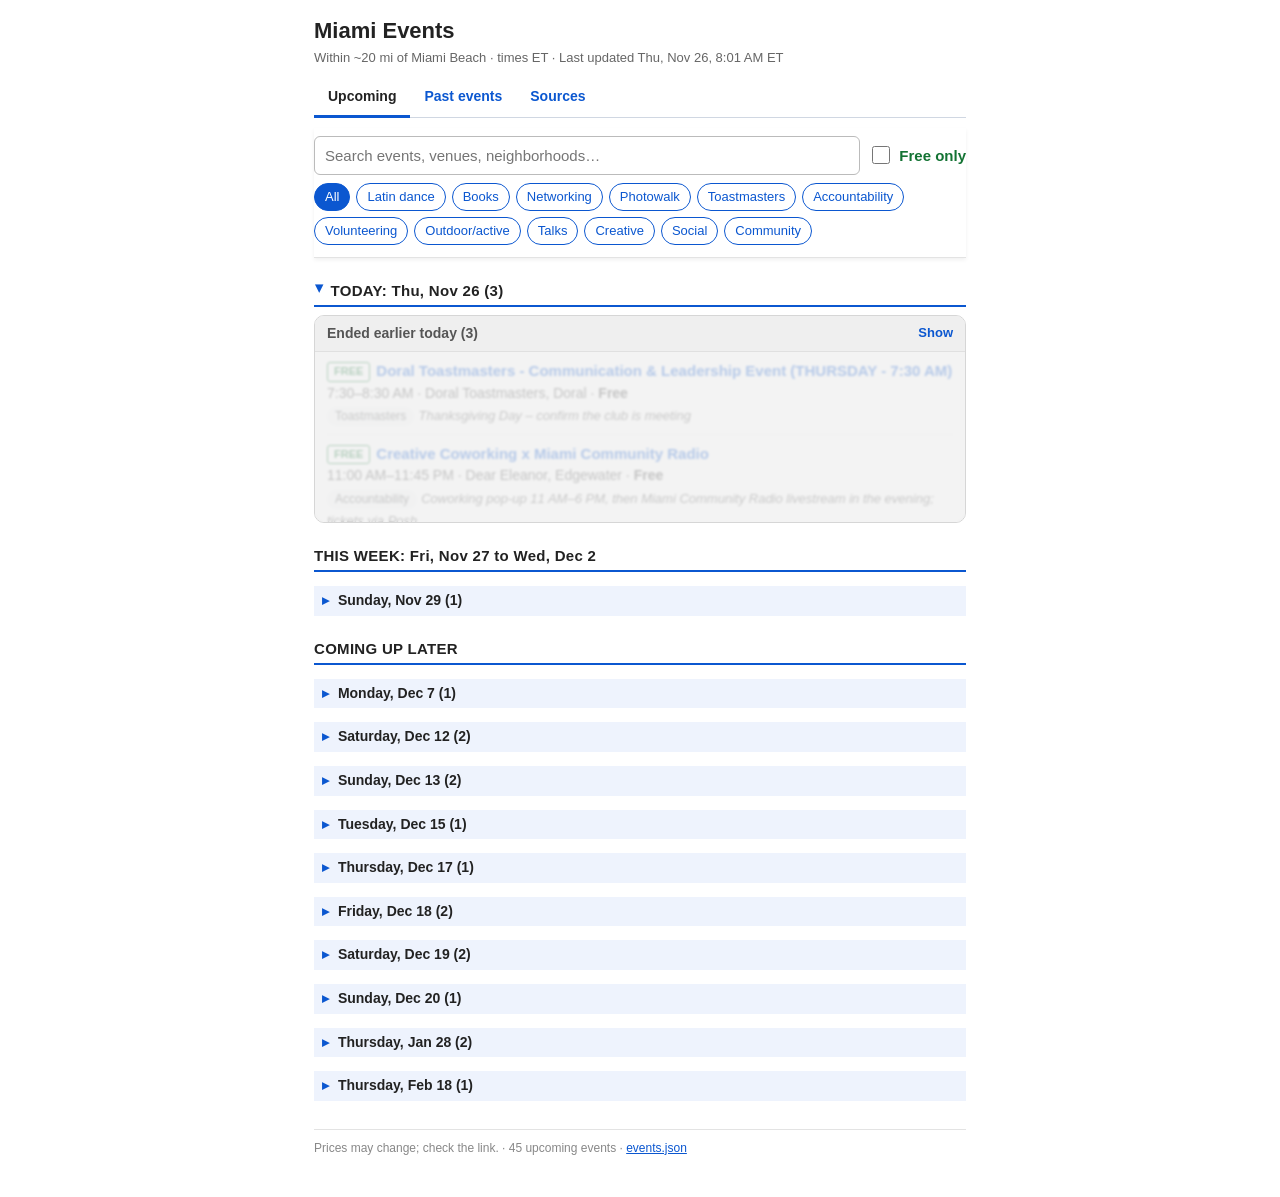
==== commit 087f09ff: "Update events 2026-11-26" ====
--- a/index.html
+++ b/index.html
@@ -4,18 +4,18 @@
 <meta name="viewport" content="width=device-width, initial-scale=1">
 <meta name="robots" content="noindex, nofollow">
 <title>Miami Events</title>
-<link rel="stylesheet" href="style.css?v=1795611991">
+<link rel="stylesheet" href="style.css?v=1795698117">
 </head><body><div class="wrap">
 <h1>Miami Events</h1>
-<p class="sub">Within ~20 mi of Miami Beach · times ET · Last updated Wed, Nov 25, 8:06 AM ET</p>
+<p class="sub">Within ~20 mi of Miami Beach · times ET · Last updated Thu, Nov 26, 8:01 AM ET</p>
 <nav class="tabs" aria-label="Pages"><a href="index.html" class="on" aria-current="page">Upcoming</a><a href="past.html">Past events</a><a href="sources.html">Sources</a></nav>
 <div class="controls">
 <div class="row"><input id="q" type="search" placeholder="Search events, venues, neighborhoods…" aria-label="Search">
 <label class="toggle"><input type="checkbox" id="freeonly"> Free only</label></div>
 <div class="chips" role="group" aria-label="Categories"><button class="chip on" data-cat="all" type="button">All</button><button class="chip" data-cat="dance" type="button">Latin dance</button><button class="chip" data-cat="books" type="button">Books</button><button class="chip" data-cat="networking" type="button">Networking</button><button class="chip" data-cat="photowalk" type="button">Photowalk</button><button class="chip" data-cat="toastmasters" type="button">Toastmasters</button><button class="chip" data-cat="accountability" type="button">Accountability</button><button class="chip" data-cat="volunteering" type="button">Volunteering</button><button class="chip" data-cat="outdoor" type="button">Outdoor/active</button><button class="chip" data-cat="talks" type="button">Talks</button><button class="chip" data-cat="creative" type="button">Creative</button><button class="chip" data-cat="social" type="button">Social</button><button class="chip" data-cat="community" type="button">Community</button></div>
 </div>
-<section class="sec" id="today"><h2 class="todayhd" role="button" tabindex="0" aria-expanded="true"><span class="caret">&#9656;</span> TODAY: Wed, Nov 25 (<span class="dayn">10</span>)</h2><div class="endedblk collapsed hidden" id="ended"><button class="endedhd" type="button" aria-expanded="false" aria-controls="endedbody"><span>Ended earlier today (<span class="endedn">0</span>)</span><span class="endedact">Show</span></button><div class="endedbody" id="endedbody"><ul></ul><div class="veil"></div></div></div><div class="daygroup"><ul id="todaylist"><li class="ev" data-free="1" data-cat="creative" data-i="0" data-start="2026-11-19T18:00:00-05:00" data-text="spatial sound and ambisonics: a four-workshop series bass museum of art south beach 2100 collins avenue, miami beach, fl 33139, miami beach free (rsvp) creative part of a four-workshop series"><span class="lbl free">Free</span><a href="https://www.eventbrite.com/e/spatial-sound-and-ambisonics-a-four-workshop-series-tickets-2004739186874" target="_blank" rel="noopener">Spatial Sound and Ambisonics: A Four-Workshop Series</a><div class="meta">Nov 19–Feb 18 (Thu 6:00 PM to Thu 7:30 PM)<span class="endpill">Ended</span> · Bass Museum of Art, South Beach · <b>Free (RSVP)</b></div><span class="tag">Creative</span> <span class="note">Part of a four-workshop series</span></li><li class="ev" data-free="1" data-cat="toastmasters" data-end="2026-11-25T08:30:00-05:00" data-i="1" data-start="2026-11-25T07:30:00-05:00" data-text="visit to south dade toastmasters&#x27; club chambersouth south miami 6410 sw 80th st, south miami, fl 33143 free toastmasters "><span class="lbl free">Free</span><a href="https://www.eventbrite.com/e/visit-to-south-dade-toastmasters-club-tickets-1597925812119" target="_blank" rel="noopener">Visit to South Dade Toastmasters&#x27; Club</a><div class="meta">7:30–8:30 AM<span class="endpill">Ended</span> · ChamberSouth, South Miami · <b>Free</b></div><span class="tag">Toastmasters</span></li><li class="ev" data-free="1" data-cat="community" data-end="2026-11-25T20:30:00-05:00" data-i="2" data-start="2026-11-25T18:00:00-05:00" data-text="free community yoga class &amp; kirtan in the grove iskcon miami temple coconut grove 3220 virginia st, miami, fl 33133 free community "><span class="lbl free">Free</span><a href="https://www.eventbrite.com/e/free-community-yoga-class-kirtan-in-the-grove-tickets-1986925568863" target="_blank" rel="noopener">Free Community Yoga Class &amp; Kirtan in the Grove</a><div class="meta">6:00–8:30 PM<span class="endpill">Ended</span> · ISKCON Miami Temple, Coconut Grove · <b>Free</b></div><span class="tag">Community</span></li><li class="ev" data-free="1" data-cat="creative" data-end="2026-11-25T21:00:00-05:00" data-i="3" data-start="2026-11-25T19:00:00-05:00" data-text="writer&#x27;s lab, feedback workshop - miami poetry club - every 4th wednesday the hub @ office logic downtown miami 1501 biscayne blvd #501, miami, fl 33132 free creative "><span class="lbl free">Free</span><a href="https://www.eventbrite.com/e/writers-lab-feedback-workshop-miami-poetry-club-every-4th-wednesday-tickets-1131063454239" target="_blank" rel="noopener">Writer&#x27;s Lab, Feedback Workshop - Miami Poetry Club - Every 4th Wednesday</a><div class="meta">7:00–9:00 PM<span class="endpill">Ended</span> · The HUB @ Office Logic, Downtown Miami · <b>Free</b></div><span class="tag">Creative</span></li><li class="ev" data-free="1" data-cat="creative" data-end="2026-11-25T23:30:00-05:00" data-i="4" data-start="2026-11-25T20:00:00-05:00" data-text="open mic every wednesday at thank you miami (8:30pm signup) thank you miami cocina &amp; beer house miami 1701 w flagler st #101, miami, fl 33135 free creative "><span class="lbl free">Free</span><a href="https://www.eventbrite.com/e/open-mic-every-wednesday-at-thank-you-miami-830pm-signup-tickets-1095748937569" target="_blank" rel="noopener">OPEN MIC EVERY WEDNESDAY AT THANK YOU MIAMI (8:30PM SIGNUP)</a><div class="meta">8:00–11:30 PM<span class="endpill">Ended</span> · Thank You Miami Cocina &amp; Beer House, Miami · <b>Free</b></div><span class="tag">Creative</span></li><li class="ev" data-free="1" data-cat="books" data-i="5" data-start="2026-11-25T20:00:00-05:00" data-text="the reading party | books &amp; books coral gables books &amp; books coral gables 265 aragon ave, coral gables, fl 33134 free books "><span class="lbl free">Free</span><a href="https://www.eventbrite.com/e/the-reading-party-books-books-coral-gables-tickets-1993856505481" target="_blank" rel="noopener">The Reading Party | Books &amp; Books Coral Gables</a><div class="meta">8:00 PM<span class="endpill">Ended</span> · Books &amp; Books, Coral Gables · <b>Free</b></div><span class="tag">Books</span></li><li class="ev" data-free="1" data-cat="books" data-end="2026-11-25T20:30:00-05:00" data-i="6" data-start="2026-11-25T20:00:00-05:00" data-text="the bhagavad gita book club at om movement om movement coconut grove 2895 mcfarlane rd, 2nd floor, miami, fl 33133 free books "><span class="lbl free">Free</span><a href="https://www.eventbrite.com/e/the-bhagavad-gita-book-club-at-om-movement-tickets-1998399186763" target="_blank" rel="noopener">The Bhagavad Gita Book Club at OM Movement</a><div class="meta">8:00–8:30 PM<span class="endpill">Ended</span> · OM Movement, Coconut Grove · <b>Free</b></div><span class="tag">Books</span></li><li class="ev" data-free="0" data-cat="creative" data-end="2026-11-25T16:00:00-05:00" data-i="7" data-start="2026-11-25T15:00:00-05:00" data-text="new world center tours new world center south beach 500 17th st, miami beach $15 creative 45–60 min guided tour of the frank gehry building; nws cancels tours with no bookings 24h before"><span class="lbl paid">Paid</span><a href="https://www.nws.edu/tickets/concerts-and-events/2026-27-season/new-world-center-tours/?date=2026-11-25" target="_blank" rel="noopener">New World Center Tours</a><div class="meta">3:00–4:00 PM<span class="endpill">Ended</span> · New World Center, South Beach · <b>$15</b></div><span class="tag">Creative</span> <span class="note">45–60 min guided tour of the Frank Gehry building; NWS cancels tours with no bookings 24h before</span></li><li class="ev" data-free="0" data-cat="creative" data-end="2026-11-25T22:30:00-05:00" data-i="8" data-start="2026-11-25T20:30:00-05:00" data-text="unpacking the punchline: a stand-up comedy show villain theater little haiti 5865 ne 2nd ave, miami, fl 33137 $26.27 creative "><span class="lbl paid">Paid</span><a href="https://www.villaintheater.com/all-shows/unpackingthepunchline112526" target="_blank" rel="noopener">Unpacking the Punchline: A Stand-Up Comedy Show</a><div class="meta">8:30–10:30 PM<span class="endpill">Ended</span> · Villain Theater, Little Haiti · <b>$26.27</b></div><span class="tag">Creative</span></li><li class="ev" data-free="0" data-cat="creative" data-end="2026-11-25T22:30:00-05:00" data-i="9" data-start="2026-11-25T21:00:00-05:00" data-text="wingman wednesdays miami&#x27;s social comedy show blackbird ordinary brickell 729 sw 1st ave, miami, fl 33130 $0–$31.53 (ticket tiers) creative "><span class="lbl paid">Paid</span><a href="https://www.meetup.com/miami-stand-up-comedy-meetup/events/317308571/" target="_blank" rel="noopener">Wingman Wednesdays Miami&#x27;s Social Comedy Show</a><div class="meta">9:00–10:30 PM<span class="endpill">Ended</span> · Blackbird Ordinary, Brickell · <b>$0–$31.53 (ticket tiers)</b></div><span class="tag">Creative</span></li></ul></div><p class="empty">No matching events today.</p></section><section class="sec" id="week"><h2>THIS WEEK: Thu, Nov 26 to Tue, Dec 1</h2><div class="daygroup fold folded"><h3 class="day" role="button" tabindex="0" aria-expanded="false"><span class="caret">&#9656;</span> Thursday, Nov 26 (<span class="dayn">3</span>)</h3><ul><li class="ev" data-free="1" data-cat="toastmasters" data-end="2026-11-26T08:30:00-05:00" data-text="doral toastmasters - communication &amp; leadership event (thursday - 7:30 am) doral toastmasters doral 8260 nw 27th st, suite 408, doral, fl 33122 free toastmasters thanksgiving day – confirm the club is meeting"><span class="lbl free">Free</span><a href="https://www.eventbrite.com/e/doral-toastmasters-communication-leadership-event-thursday-730-am-tickets-1376549529699" target="_blank" rel="noopener">Doral Toastmasters - Communication &amp; Leadership Event (THURSDAY - 7:30 AM)</a><div class="meta">7:30–8:30 AM · Doral Toastmasters, Doral · <b>Free</b></div><span class="tag">Toastmasters</span> <span class="note">Thanksgiving Day – confirm the club is meeting</span></li><li class="ev" data-free="1" data-cat="accountability" data-end="2026-11-26T23:45:00-05:00" data-text="creative coworking x miami community radio dear eleanor edgewater 148 ne 28th st, miami, fl 33137 free accountability coworking pop-up 11 am–6 pm, then miami community radio livestream in the evening; tickets via posh"><span class="lbl free">Free</span><a href="https://events.musicofourdesire.com/event/efbs-creative-coworking-x-miami-community-radio-party-miami-united-states" target="_blank" rel="noopener">Creative Coworking x Miami Community Radio</a><div class="meta">11:00 AM–11:45 PM · Dear Eleanor, Edgewater · <b>Free</b></div><span class="tag">Accountability</span> <span class="note">Coworking pop-up 11 AM–6 PM, then Miami Community Radio livestream in the evening; tickets via Posh</span></li><li class="ev" data-free="0" data-cat="dance" data-end="2026-11-26T21:00:00-05:00" data-text="salsa night - beginner &amp; intermediate dancearts miami design district 250 ne 61st st, miami, fl 33137 $27.08 latin dance "><span class="lbl paid">Paid</span><a href="https://www.eventbrite.com/e/salsa-night-beginner-intermediate-tickets-1981493899594" target="_blank" rel="noopener">Salsa Night - BEGINNER &amp; INTERMEDIATE</a><div class="meta">8:00–9:00 PM · DanceArts Miami, Design District · <b>$27.08</b></div><span class="tag">Latin dance</span></li></ul></div><div class="daygroup fold folded"><h3 class="day" role="button" tabindex="0" aria-expanded="false"><span class="caret">&#9656;</span> Friday, Nov 27 (<span class="dayn">7</span>)</h3><ul><li class="ev" data-free="1" data-cat="social" data-end="2026-11-27T11:00:00-05:00" data-text="tasting at ten - miami counter culture coffee little haiti / north miami ave 7450 n miami ave, miami, fl 33150 free (rsvp) social aggregator mirror of eventbrite (eventing.ing) shows free / sold out; original eventbrite page returned 404 on 2026-11-23. address 7450 n miami ave. check."><span class="lbl soldq" title="Listing may say sold out; check the event page">May be sold out – check</span><span class="lbl free">Free</span><a href="https://www.eventbrite.com/e/tasting-at-ten-miami-tickets-1979225692325" target="_blank" rel="noopener">Tasting at Ten - Miami</a><div class="meta">10:00–11:00 AM · Counter Culture Coffee, Little Haiti / North Miami Ave · <b>Free (RSVP)</b></div><span class="tag">Social</span> <span class="note">Aggregator mirror of Eventbrite (eventing.ing) shows Free / Sold out; original Eventbrite page returned 404 on 2026-11-23. Address 7450 N Miami Ave. Check.</span></li><li class="ev" data-free="1" data-cat="community" data-end="2026-11-27T21:00:00-05:00" data-text="miami worldcenter &quot;night market&quot; - fridays at 5:00pm miami worldcenter downtown miami 850 ne 2nd ave, miami, fl 33132 free community "><span class="lbl free">Free</span><a href="https://www.eventbrite.com/e/miami-worldcenter-night-market-fridays-at-500pm-tickets-1997910030684" target="_blank" rel="noopener">Miami Worldcenter &quot;Night Market&quot; - Fridays at 5:00pm</a><div class="meta">5:00–9:00 PM · Miami Worldcenter, Downtown Miami · <b>Free</b></div><span class="tag">Community</span></li><li class="ev" data-free="1" data-cat="community" data-end="2026-11-27T21:30:00-05:00" data-text="friday night kirtan sacred vedic arts | museum &amp; cultural center buena vista 137 ne 47th st, miami, fl 33137 free (eventbrite $0) community kirtan 6:30–8:30 pm, then vegan/vegetarian prasadam 8:30–9:30 pm"><span class="lbl free">Free</span><a href="https://www.eventbrite.com/e/friday-night-kirtan-tickets-1979808162509" target="_blank" rel="noopener">FRIDAY NIGHT KIRTAN</a><div class="meta">6:30–9:30 PM · Sacred Vedic Arts | Museum &amp; Cultural Center, Buena Vista · <b>Free (Eventbrite $0)</b></div><span class="tag">Community</span> <span class="note">Kirtan 6:30–8:30 PM, then vegan/vegetarian prasadam 8:30–9:30 PM</span></li><li class="ev" data-free="0" data-cat="dance" data-end="2026-11-27T22:00:00-05:00" data-text="master salsa and bachata at mdc miami dance center north miami beach 2165 ne 163rd st, north miami beach, fl 33162 $24.80–$70.48 latin dance "><span class="lbl paid">Paid</span><a href="https://www.eventbrite.com/e/master-salsa-and-bachata-at-mdc-tickets-1996304992973" target="_blank" rel="noopener">Master Salsa and Bachata at MDC</a><div class="meta">7:00–10:00 PM · Miami Dance Center, North Miami Beach · <b>$24.80–$70.48</b></div><span class="tag">Latin dance</span></li><li class="ev" data-free="0" data-cat="creative" data-end="2026-11-27T22:00:00-05:00" data-text="tee sanders miami improv comedy theater doral 3450 nw 83rd ave, suite 224, doral, fl 33122 cost unknown (tickets via miami improv) creative 21+; two-drink minimum"><span class="lbl paid">Paid</span><a href="https://www.miamiimprov.com/events/147184" target="_blank" rel="noopener">Tee Sanders</a><div class="meta">7:30–10:00 PM · Miami Improv Comedy Theater, Doral · <b>Cost unknown (tickets via Miami Improv)</b></div><span class="tag">Creative</span> <span class="note">21+; two-drink minimum</span></li><li class="ev" data-free="0" data-cat="creative" data-end="2026-11-27T21:30:00-05:00" data-text="sillies on south beach comedy show south beach brewing company taproom &amp; restaurant south beach 210 11th st, miami beach, fl 33139 $2.91–$15.50 creative "><span class="lbl paid">Paid</span><a href="https://www.eventbrite.com/e/sillies-on-south-beach-comedy-show-tickets-2004554158449" target="_blank" rel="noopener">Sillies on South Beach Comedy Show</a><div class="meta">8:00–9:30 PM · South Beach Brewing Company Taproom &amp; Restaurant, South Beach · <b>$2.91–$15.50</b></div><span class="tag">Creative</span></li><li class="ev" data-free="0" data-cat="dance" data-end="2026-11-28T02:00:00-05:00" data-text="the bachata overdose social vk dance arena hallandale beach 3129 w hallandale beach blvd, hallandale beach, fl 33009 $19.10–$24.80 latin dance thanksgiving edition, bachata + salsa rooms; also on eventbrite"><span class="lbl paid">Paid</span><a href="https://www.meetup.com/bachata-classes-and-socials-in-miami/events/313072039/" target="_blank" rel="noopener">THE BACHATA OVERDOSE SOCIAL</a><div class="meta">9:00 PM–2:00 AM · VK Dance ARENA, Hallandale Beach · <b>$19.10–$24.80</b></div><span class="tag">Latin dance</span> <span class="note">Thanksgiving edition, bachata + salsa rooms; also on Eventbrite</span></li></ul></div><div class="daygroup fold folded"><h3 class="day" role="button" tabindex="0" aria-expanded="false"><span class="caret">&#9656;</span> Saturday, Nov 28 (<span class="dayn">11</span>)</h3><ul><li class="ev" data-free="1" data-cat="community" data-end="2026-11-28T15:00:00-05:00" data-text="sunset harbour pop-up farmers market maurice gibb memorial park sunset harbour 18th st &amp; purdy ave, miami beach, fl 33139 free entry community sunset harbour; last date of the pop-up (nov 28)"><span class="lbl free">Free</span><a href="https://dishmiami.com/events/sunset-harbour-farmers-market" target="_blank" rel="noopener">Sunset Harbour Pop-Up Farmers Market</a><div class="meta">9:00 AM–3:00 PM · Maurice Gibb Memorial Park, Sunset Harbour · <b>Free entry</b></div><span class="tag">Community</span> <span class="note">Sunset Harbour; last date of the pop-up (Nov 28)</span></li><li class="ev" data-free="1" data-cat="outdoor" data-end="2026-11-28T10:00:00-05:00" data-text="uyoga | urban gym the underline – urban gym brickell sw 7th st &amp; sw 1st ave, miami, fl 33131 free outdoor/active free saturday-morning yoga powered by baptist health"><span class="lbl free">Free</span><a href="https://www.theunderline.org/events" target="_blank" rel="noopener">UYoga | Urban Gym</a><div class="meta">9:00–10:00 AM · The Underline – Urban Gym, Brickell · <b>Free</b></div><span class="tag">Outdoor/active</span> <span class="note">Free Saturday-morning yoga powered by Baptist Health</span></li><li class="ev" data-free="1" data-cat="outdoor" data-end="2026-11-28T10:00:00-05:00" data-text="donation based yoga with life center at lincoln road life center south beach 437 lincoln rd, miami beach, fl 33139 donation-based outdoor/active "><span class="lbl free">Free</span><a href="https://www.eventbrite.com/e/donation-based-yoga-with-life-center-at-lincoln-road-tickets-1994687349558" target="_blank" rel="noopener">Donation Based Yoga with Life Center at Lincoln Road</a><div class="meta">9:00–10:00 AM · Life Center, South Beach · <b>Donation-based</b></div><span class="tag">Outdoor/active</span></li><li class="ev" data-free="1" data-cat="community" data-end="2026-11-28T16:00:00-05:00" data-text="the underline market the underline inter stage brickell 805 sw 1st ave, miami, fl 33130 free community underline site lists next market dec 5; eventbrite lists nov 28 – check"><span class="lbl free">Free</span><a href="https://www.eventbrite.com/e/the-underline-market-tickets-2002600613343" target="_blank" rel="noopener">The Underline Market</a><div class="meta">9:00 AM–4:00 PM · The Underline Inter Stage, Brickell · <b>Free</b></div><span class="tag">Community</span> <span class="note">Underline site lists next market Dec 5; Eventbrite lists Nov 28 – check</span></li><li class="ev" data-free="1" data-cat="volunteering" data-end="2026-11-28T12:30:00-05:00" data-text="volunteer  ecoaction day - a.d. barnes nature center a.d. barnes park nature center miami 3401 sw 72nd ave, miami, fl 33155 free volunteering eventbrite multi-date page shows sold-out status for some date – check availability"><span class="lbl free">Free</span><a href="https://www.eventbrite.com/e/volunteer-ecoaction-day-ad-barnes-nature-center-tickets-1598158116949" target="_blank" rel="noopener">Volunteer  EcoAction Day - A.D. Barnes Nature Center</a><div class="meta">9:30 AM–12:30 PM · A.D. Barnes Park Nature Center, Miami · <b>Free</b></div><span class="tag">Volunteering</span> <span class="note">Eventbrite multi-date page shows sold-out status for some date – check availability</span></li><li class="ev" data-free="1" data-cat="talks" data-end="2026-11-28T11:30:00-05:00" data-text="miami beach architecture talk jewish museum of florida south beach 301 washington ave, miami beach, fl 33139 free talks "><span class="lbl free">Free</span><a href="https://www.eventbrite.com/e/miami-beach-architecture-talk-tickets-2003618236080" target="_blank" rel="noopener">Miami Beach Architecture Talk</a><div class="meta">10:30–11:30 AM · Jewish Museum of Florida, South Beach · <b>Free</b></div><span class="tag">Talks</span></li><li class="ev" data-free="1" data-cat="dance" data-end="2026-11-29T03:00:00-05:00" data-text="salsa saturdays wynwood | free classes + after party with rsvp 150 nw 24th st wynwood 150 nw 24th st, miami, fl 33127 free classes with rsvp (tiers up to $287.41) latin dance "><span class="lbl free">Free</span><a href="https://www.eventbrite.com/e/salsa-saturdays-wynwood-free-classes-after-party-with-rsvp-tickets-1982403892407" target="_blank" rel="noopener">Salsa Saturdays Wynwood | FREE Classes + After Party with RSVP</a><div class="meta">10:00 PM–3:00 AM · 150 NW 24th St, Wynwood · <b>Free classes with RSVP (tiers up to $287.41)</b></div><span class="tag">Latin dance</span></li><li class="ev" data-free="0" data-cat="creative" data-end="2026-11-28T21:30:00-05:00" data-text="tee sanders miami improv comedy theater doral 3450 nw 83rd ave, suite 224, doral, fl 33122 cost unknown (tickets via miami improv) creative 21+; two-drink minimum"><span class="lbl paid">Paid</span><a href="https://www.miamiimprov.com/events/147184" target="_blank" rel="noopener">Tee Sanders</a><div class="meta">7:00–9:30 PM · Miami Improv Comedy Theater, Doral · <b>Cost unknown (tickets via Miami Improv)</b></div><span class="tag">Creative</span> <span class="note">21+; two-drink minimum</span></li><li class="ev" data-free="0" data-cat="dance" data-end="2026-11-29T01:00:00-05:00" data-text="miami bachata motion saturday social inner motion dance studio hallandale beach 216 ne 1st ave, hallandale beach, fl 33009 $12.51–$28.52 latin dance "><span class="lbl paid">Paid</span><a href="https://www.eventbrite.com/e/miami-bachata-motion-saturday-social-tickets-1999816898176" target="_blank" rel="noopener">Miami Bachata Motion Saturday Social</a><div class="meta">8:00 PM–1:00 AM · Inner Motion Dance Studio, Hallandale Beach · <b>$12.51–$28.52</b></div><span class="tag">Latin dance</span></li><li class="ev" data-free="0" data-cat="creative" data-end="2026-11-28T22:30:00-05:00" data-text="saturday gigantic improv comedy show villain theater little haiti 5865 ne 2nd ave, miami, fl 33137 $26.27 creative "><span class="lbl paid">Paid</span><a href="https://www.villaintheater.com/all-shows/sg112826" target="_blank" rel="noopener">Saturday Gigantic Improv Comedy Show</a><div class="meta">8:30–10:30 PM · Villain Theater, Little Haiti · <b>$26.27</b></div><span class="tag">Creative</span></li><li class="ev" data-free="0" data-cat="creative" data-end="2026-11-28T22:30:00-05:00" data-text="so lit saturday blackbird ordinary comedy night blackbird ordinary brickell 729 sw 1st ave, miami, fl 33130 cost unknown (rsvp on eventbrite) creative "><span class="lbl paid">Paid</span><a href="https://www.meetup.com/miami-stand-up-comedy-meetup/events/317350150/" target="_blank" rel="noopener">SO LIT Saturday Blackbird Ordinary Comedy Night</a><div class="meta">9:00–10:30 PM · Blackbird Ordinary, Brickell · <b>Cost unknown (RSVP on Eventbrite)</b></div><span class="tag">Creative</span></li></ul></div><div class="daygroup fold folded"><h3 class="day" role="button" tabindex="0" aria-expanded="false"><span class="caret">&#9656;</span> Sunday, Nov 29 (<span class="dayn">5</span>)</h3><ul><li class="ev" data-free="1" data-cat="volunteering" data-end="2026-11-29T10:30:00-05:00" data-text="volunteer at the green haven project garden (community wellness) the green haven project overtown 1160 nw 2nd ave, miami, fl 33136 free volunteering "><span class="lbl free">Free</span><a href="https://www.eventbrite.com/e/volunteer-at-the-green-haven-project-garden-community-wellness-tickets-2005050562206" target="_blank" rel="noopener">Volunteer at the Green Haven Project Garden (community wellness)</a><div class="meta">8:30–10:30 AM · The Green Haven Project, Overtown · <b>Free</b></div><span class="tag">Volunteering</span></li><li class="ev" data-free="1" data-cat="community" data-end="2026-11-29T17:00:00-05:00" data-text="lincoln road antique &amp; collectible market lincoln road south beach lincoln rd, miami beach, fl 33139 free community "><span class="lbl free">Free</span><a href="https://www.eventbrite.com/e/lincoln-road-antique-collectible-market-tickets-1991584081600" target="_blank" rel="noopener">Lincoln Road Antique &amp; Collectible Market</a><div class="meta">9:00 AM–5:00 PM · Lincoln Road, South Beach · <b>Free</b></div><span class="tag">Community</span></li><li class="ev" data-free="1" data-cat="community" data-end="2026-11-29T15:30:00-05:00" data-text="vizcaya village farmers market vizcaya village coconut grove 3250 s miami ave, miami, fl 33129 free community "><span class="lbl free">Free</span><a href="https://www.eventbrite.com/e/free-vizcaya-village-farmers-market-tickets-1979764542039" target="_blank" rel="noopener">Vizcaya Village Farmers Market</a><div class="meta">9:30 AM–3:30 PM · Vizcaya Village, Coconut Grove · <b>Free</b></div><span class="tag">Community</span></li><li class="ev" data-free="1" data-cat="books" data-text="an afternoon with dennis scholl in conversation with mitchell kaplan books &amp; books coral gables 265 aragon ave, coral gables, fl 33134 free books "><span class="lbl free">Free</span><a href="https://www.eventbrite.com/e/an-afternoon-with-dennis-scholl-in-conversation-with-mitchell-kaplan-tickets-2004132494240" target="_blank" rel="noopener">An Afternoon with Dennis Scholl in conversation with Mitchell Kaplan</a><div class="meta">2:00 PM · Books &amp; Books, Coral Gables · <b>Free</b></div><span class="tag">Books</span></li><li class="ev" data-free="1" data-cat="photowalk" data-end="2026-11-29T18:00:00-05:00" data-text="photowalk - vice city stockyard the dock wynwood 400 nw 26th st, miami, fl 33127 free (meetup rsvp) photowalk meetup: street photography - miami beach (read-only)"><span class="lbl free">Free</span><a href="https://www.meetup.com/street-photography-miami-beach/events/317321169/" target="_blank" rel="noopener">Photowalk - Vice City Stockyard</a><div class="meta">3:00–6:00 PM · The DOCK, Wynwood · <b>Free (Meetup RSVP)</b></div><span class="tag">Photowalk</span> <span class="note">Meetup: Street Photography - Miami Beach (read-only)</span></li></ul></div><div class="daygroup fold folded"><h3 class="day" role="button" tabindex="0" aria-expanded="false"><span class="caret">&#9656;</span> Monday, Nov 30 (<span class="dayn">1</span>)</h3><ul><li class="ev" data-free="0" data-cat="creative" data-end="2026-11-30T16:00:00-05:00" data-text="new world center tours new world center south beach 500 17th st, miami beach $15 creative 45–60 min guided tour of the frank gehry building; nws cancels tours with no bookings 24h before"><span class="lbl paid">Paid</span><a href="https://www.nws.edu/tickets/concerts-and-events/2026-27-season/new-world-center-tours/?date=2026-11-30" target="_blank" rel="noopener">New World Center Tours</a><div class="meta">3:00–4:00 PM · New World Center, South Beach · <b>$15</b></div><span class="tag">Creative</span> <span class="note">45–60 min guided tour of the Frank Gehry building; NWS cancels tours with no bookings 24h before</span></li></ul></div><p class="empty">No matching events this week.</p></section><section class="sec" id="later"><h2>COMING UP LATER</h2><div class="daygroup fold folded"><h3 class="day" role="button" tabindex="0" aria-expanded="false"><span class="caret">&#9656;</span> Thursday, Dec 3 (<span class="dayn">2</span>)</h3><ul><li class="ev" data-free="1" data-cat="creative" data-end="2026-12-03T12:00:00-05:00" data-text="baker&#x27;s brunch: open studios &amp; cafecito bakehouse art complex wynwood 561 northwest 32nd street, miami, fl 33127, miami free (rsvp) creative bakehouse open studios (miami art week)"><span class="lbl free">Free</span><a href="https://www.bacfl.org/events/bakers-brunch-open-studios-cafecito" target="_blank" rel="noopener">Baker&#x27;s Brunch: Open Studios &amp; Cafecito</a><div class="meta">9:00 AM–12:00 PM · Bakehouse Art Complex, Wynwood · <b>Free (RSVP)</b></div><span class="tag">Creative</span> <span class="note">Bakehouse open studios (Miami Art Week)</span></li><li class="ev" data-free="0" data-cat="networking" data-end="2026-12-03T21:00:00-05:00" data-text="miami hottest networking event for young professionals negroni brickell brickell 955 s miami ave, miami, fl 33130 $10.54–$22.52 networking "><span class="lbl paid">Paid</span><a href="https://www.eventbrite.com/e/miami-hottest-networking-event-for-young-professionals-tickets-2002064658287" target="_blank" rel="noopener">Miami Hottest Networking Event For Young Professionals</a><div class="meta">7:00–9:00 PM · Negroni Brickell, Brickell · <b>$10.54–$22.52</b></div><span class="tag">Networking</span></li></ul></div><div class="daygroup fold folded"><h3 class="day" role="button" tabindex="0" aria-expanded="false"><span class="caret">&#9656;</span> Friday, Dec 4 (<span class="dayn">1</span>)</h3><ul><li class="ev" data-free="1" data-cat="social" data-end="2026-12-04T11:00:00-05:00" data-text="tasting at ten - miami counter culture coffee little haiti / north miami ave 7450 n miami ave, miami, fl 33150 free (rsvp) social weekly friday coffee tasting; standing interest"><span class="lbl free">Free</span><a href="https://www.eventbrite.com/e/tasting-at-ten-miami-tickets-1979225693328" target="_blank" rel="noopener">Tasting at Ten - Miami</a><div class="meta">10:00–11:00 AM · Counter Culture Coffee, Little Haiti / North Miami Ave · <b>Free (RSVP)</b></div><span class="tag">Social</span> <span class="note">Weekly Friday coffee tasting; standing interest</span></li></ul></div><div class="daygroup fold folded"><h3 class="day" role="button" tabindex="0" aria-expanded="false"><span class="caret">&#9656;</span> Monday, Dec 7 (<span class="dayn">1</span>)</h3><ul><li class="ev" data-free="1" data-cat="social" data-end="2026-12-07T14:00:00-05:00" data-text="catalog cupping  - counter culture coffee miami counter culture coffee miami miami  free (rsvp) social monthly coffee cupping; taste counter culture menu"><span class="lbl free">Free</span><a href="https://www.eventbrite.com/e/catalog-cupping-counter-culture-coffee-miami-tickets-1976621804025" target="_blank" rel="noopener">Catalog Cupping  - Counter Culture Coffee Miami</a><div class="meta">1:00–2:00 PM · Counter Culture Coffee Miami, Miami · <b>Free (RSVP)</b></div><span class="tag">Social</span> <span class="note">Monthly coffee cupping; taste Counter Culture menu</span></li></ul></div><div class="daygroup fold folded"><h3 class="day" role="button" tabindex="0" aria-expanded="false"><span class="caret">&#9656;</span> Saturday, Dec 12 (<span class="dayn">2</span>)</h3><ul><li class="ev" data-free="1" data-cat="creative" data-text="wallcast® concert: denève: brahms 3 soundscape park south beach 400 17th st, miami beach, fl 33139 free – wallcast® concerts are free, no tickets required creative new world symphony"><span class="lbl free">Free</span><a href="https://www.nws.edu/tickets/concerts-and-events/2026-27-season/wallcast-concerts/wallcast-concert-den%C3%A8ve-brahms-3/" target="_blank" rel="noopener">WALLCAST® Concert: Denève: Brahms 3</a><div class="meta">7:30 PM · SoundScape Park, South Beach · <b>Free – WALLCAST® concerts are free, no tickets required</b></div><span class="tag">Creative</span> <span class="note">New World Symphony</span></li><li class="ev" data-free="0" data-cat="creative" data-text="denève: brahms 3 new world center south beach 500 17th st, miami beach, fl 33139 see event page creative new world symphony"><span class="lbl paid">Paid</span><a href="https://www.nws.edu/tickets/concerts-and-events/2026-27-season/deneve-brahms-3/" target="_blank" rel="noopener">Denève: Brahms 3</a><div class="meta">7:30 PM · New World Center, South Beach · <b>See event page</b></div><span class="tag">Creative</span> <span class="note">New World Symphony</span></li></ul></div><div class="daygroup fold folded"><h3 class="day" role="button" tabindex="0" aria-expanded="false"><span class="caret">&#9656;</span> Sunday, Dec 13 (<span class="dayn">2</span>)</h3><ul><li class="ev" data-free="0" data-cat="dance" data-end="2026-12-13T20:00:00-05:00" data-text="un party de bachata usa tour - miami - furia rooftop furia disco miami wynwood 31 nw 36th st, miami, fl 33127 $24.80–$47.64 latin dance daytime rooftop bachata, salsa &amp; típico party; eventbrite now lists sun nov 15 (was oct 18), tickets on sale from nov 15 (checked oct 18); eventbrite page shows dec 13, 2026 (was saved as nov 15); rechecked nov 15"><span class="lbl paid">Paid</span><a href="https://www.eventbrite.com/e/un-party-de-bachata-usa-tour-miami-furia-rooftop-tickets-2000140815020" target="_blank" rel="noopener">Un Party De Bachata USA TOUR - Miami - Furia Rooftop</a><div class="meta">1:00–8:00 PM · Furia Disco Miami, Wynwood · <b>$24.80–$47.64</b></div><span class="tag">Latin dance</span> <span class="note">daytime rooftop bachata, salsa &amp; típico party; Eventbrite now lists Sun Nov 15 (was Oct 18), tickets on sale from Nov 15 (checked Oct 18); Eventbrite page shows Dec 13, 2026 (was saved as Nov 15); rechecked Nov 15</span></li><li class="ev" data-free="0" data-cat="creative" data-text="denève: brahms 3 new world center south beach 500 17th st, miami beach, fl 33139 see event page creative new world symphony"><span class="lbl paid">Paid</span><a href="https://www.nws.edu/tickets/concerts-and-events/2026-27-season/deneve-brahms-3/" target="_blank" rel="noopener">Denève: Brahms 3</a><div class="meta">2:00 PM · New World Center, South Beach · <b>See event page</b></div><span class="tag">Creative</span> <span class="note">New World Symphony</span></li></ul></div><div class="daygroup fold folded"><h3 class="day" role="button" tabindex="0" aria-expanded="false"><span class="caret">&#9656;</span> Tuesday, Dec 15 (<span class="dayn">1</span>)</h3><ul><li class="ev" data-free="0" data-cat="creative" data-text="notes on being new world center south beach 500 17th st, miami beach, fl 33139 pay what you wish (suggested $10) creative new world symphony"><span class="lbl paid">Paid</span><a href="https://www.nws.edu/tickets/concerts-and-events/2026-27-season/notes-on-being/" target="_blank" rel="noopener">Notes on Being</a><div class="meta">7:30 PM · New World Center, South Beach · <b>Pay what you wish (suggested $10)</b></div><span class="tag">Creative</span> <span class="note">New World Symphony</span></li></ul></div><div class="daygroup fold folded"><h3 class="day" role="button" tabindex="0" aria-expanded="false"><span class="caret">&#9656;</span> Thursday, Dec 17 (<span class="dayn">1</span>)</h3><ul><li class="ev" data-free="1" data-cat="creative" data-end="2026-12-17T21:00:00-05:00" data-text="lincoln road art walk lincoln road south beach 1100 lincoln road, miami beach, fl 33139 free creative self-guided gallery walk (oolite arts, fiu urban studios, more); culture crawl night"><span class="lbl free">Free</span><a href="https://events.miamibeachfl.gov/event/lincoln-road-art-walk/2026-12-17/" target="_blank" rel="noopener">Lincoln Road Art Walk</a><div class="meta">6:00–9:00 PM · Lincoln Road, South Beach · <b>Free</b></div><span class="tag">Creative</span> <span class="note">Self-guided gallery walk (Oolite Arts, FIU Urban Studios, more); Culture Crawl night</span></li></ul></div><div class="daygroup fold folded"><h3 class="day" role="button" tabindex="0" aria-expanded="false"><span class="caret">&#9656;</span> Friday, Dec 18 (<span class="dayn">2</span>)</h3><ul><li class="ev" data-free="1" data-cat="creative" data-text="sounds of the season, presented by the city of miami beach new world center south beach 500 17th st, miami beach, fl 33139 free for miami beach residents (per nws): tickets at nws box office from nov 2, limit 4 per household, proof of miami beach residency required creative new world symphony"><span class="lbl free">Free</span><a href="https://www.nws.edu/tickets/concerts-and-events/2026-27-season/sounds-of-the-season-cmb/" target="_blank" rel="noopener">Sounds of the Season, Presented by the City of Miami Beach</a><div class="meta">7:30 PM · New World Center, South Beach · <b>Free for Miami Beach residents (per NWS): tickets at NWS Box Office from Nov 2, limit 4 per household, proof of Miami Beach residency required</b></div><span class="tag">Creative</span> <span class="note">New World Symphony</span></li><li class="ev" data-free="0" data-cat="creative" data-end="2026-12-18T21:30:00-05:00" data-text="the moth grandslam the black archives historic lyric theater cultural arts complex overtown 819 nw 2nd avenue, miami, fl 33136, miami $37.05 creative storytelling competition"><span class="lbl paid">Paid</span><a href="https://www.eventbrite.com/e/the-moth-grandslam-tickets-2002952855910" target="_blank" rel="noopener">The Moth GrandSLAM</a><div class="meta">7:30–9:30 PM · The Black Archives Historic Lyric Theater Cultural Arts Complex, Overtown · <b>$37.05</b></div><span class="tag">Creative</span> <span class="note">storytelling competition</span></li></ul></div><div class="daygroup fold folded"><h3 class="day" role="button" tabindex="0" aria-expanded="false"><span class="caret">&#9656;</span> Saturday, Dec 19 (<span class="dayn">2</span>)</h3><ul><li class="ev" data-free="1" data-cat="creative" data-text="wallcast® concert: sounds of the season soundscape park south beach 400 17th st, miami beach, fl 33139 free – wallcast® concerts are free, no tickets required creative new world symphony"><span class="lbl free">Free</span><a href="https://www.nws.edu/tickets/concerts-and-events/2026-27-season/wallcast-concerts/wallcast-concert-sounds-of-the-season/" target="_blank" rel="noopener">WALLCAST® Concert: Sounds of the Season</a><div class="meta">7:30 PM · SoundScape Park, South Beach · <b>Free – WALLCAST® concerts are free, no tickets required</b></div><span class="tag">Creative</span> <span class="note">New World Symphony</span></li><li class="ev" data-free="0" data-cat="creative" data-text="sounds of the season new world center south beach 500 17th st, miami beach, fl 33139 see event page creative new world symphony"><span class="lbl paid">Paid</span><a href="https://www.nws.edu/tickets/concerts-and-events/2026-27-season/sounds-of-the-season/" target="_blank" rel="noopener">Sounds of the Season</a><div class="meta">7:30 PM · New World Center, South Beach · <b>See event page</b></div><span class="tag">Creative</span> <span class="note">New World Symphony</span></li></ul></div><div class="daygroup fold folded"><h3 class="day" role="button" tabindex="0" aria-expanded="false"><span class="caret">&#9656;</span> Sunday, Dec 20 (<span class="dayn">1</span>)</h3><ul><li class="ev" data-free="0" data-cat="creative" data-text="remembering mtt new world center south beach 500 17th st, miami beach, fl 33139 see event page creative new world symphony"><span class="lbl paid">Paid</span><a href="https://www.nws.edu/tickets/concerts-and-events/2026-27-season/remembering-mtt/" target="_blank" rel="noopener">Remembering MTT</a><div class="meta">2:00 PM · New World Center, South Beach · <b>See event page</b></div><span class="tag">Creative</span> <span class="note">New World Symphony</span></li></ul></div><div class="daygroup fold folded"><h3 class="day" role="button" tabindex="0" aria-expanded="false"><span class="caret">&#9656;</span> Thursday, Jan 28 (<span class="dayn">2</span>)</h3><ul><li class="ev" data-free="1" data-cat="networking" data-end="2027-01-28T20:00:00-05:00" data-text="women in tech miami 2026 arlo wynwood miami wynwood 2217 nw miami ct, miami, fl 33127 free–$46.49 networking "><span class="lbl free">Free</span><a href="https://www.eventbrite.com/e/women-in-tech-miami-2026-tickets-2003680201420" target="_blank" rel="noopener">Women in Tech Miami 2026</a><div class="meta">6:00–8:00 PM · Arlo Wynwood Miami, Wynwood · <b>Free–$46.49</b></div><span class="tag">Networking</span></li><li class="ev" data-free="0" data-cat="networking" data-end="2027-01-28T21:00:00-05:00" data-text="miami tech mixer 2026 arlo wynwood miami wynwood 2217 nw miami ct, miami see event page networking paid event; tickets via link on meetup page"><span class="lbl paid">Paid</span><a href="https://www.meetup.com/miamitech/events/316420209/" target="_blank" rel="noopener">Miami Tech Mixer 2026</a><div class="meta">6:00–9:00 PM · Arlo Wynwood Miami, Wynwood · <b>See event page</b></div><span class="tag">Networking</span> <span class="note">paid event; tickets via link on Meetup page</span></li></ul></div><div class="daygroup fold folded"><h3 class="day" role="button" tabindex="0" aria-expanded="false"><span class="caret">&#9656;</span> Thursday, Feb 18 (<span class="dayn">1</span>)</h3><ul><li class="ev" data-free="0" data-cat="talks" data-end="2027-02-18T21:30:00-05:00" data-text="jake cohen miami beach jcc miami beach 4221 pine tree dr, miami beach, fl see event page talks cookbook author chef jake cohen: cooking demo, tasting and conversation (mbjcc lists thu, feb 18)"><span class="lbl paid">Paid</span><a href="https://mbjcc.org/events/jake-cohen/" target="_blank" rel="noopener">Jake Cohen</a><div class="meta">7:30–9:30 PM · Miami Beach JCC, Miami Beach · <b>See event page</b></div><span class="tag">Talks</span> <span class="note">cookbook author Chef Jake Cohen: cooking demo, tasting and conversation (MBJCC lists Thu, Feb 18)</span></li></ul></div><p class="empty">No matching events.</p></section>
-<footer>Prices may change; check the link. · 55 upcoming events · <a href="events.json" style="color:#0b57d0">events.json</a></footer>
+<section class="sec" id="today"><h2 class="todayhd" role="button" tabindex="0" aria-expanded="true"><span class="caret">&#9656;</span> TODAY: Thu, Nov 26 (<span class="dayn">3</span>)</h2><div class="endedblk collapsed hidden" id="ended"><button class="endedhd" type="button" aria-expanded="false" aria-controls="endedbody"><span>Ended earlier today (<span class="endedn">0</span>)</span><span class="endedact">Show</span></button><div class="endedbody" id="endedbody"><ul></ul><div class="veil"></div></div></div><div class="daygroup"><ul id="todaylist"><li class="ev" data-free="1" data-cat="toastmasters" data-end="2026-11-26T08:30:00-05:00" data-i="0" data-start="2026-11-26T07:30:00-05:00" data-text="doral toastmasters - communication &amp; leadership event (thursday - 7:30 am) doral toastmasters doral 8260 nw 27th st, suite 408, doral, fl 33122 free toastmasters thanksgiving day – confirm the club is meeting"><span class="lbl free">Free</span><a href="https://www.eventbrite.com/e/doral-toastmasters-communication-leadership-event-thursday-730-am-tickets-1376549529699" target="_blank" rel="noopener">Doral Toastmasters - Communication &amp; Leadership Event (THURSDAY - 7:30 AM)</a><div class="meta">7:30–8:30 AM<span class="endpill">Ended</span> · Doral Toastmasters, Doral · <b>Free</b></div><span class="tag">Toastmasters</span> <span class="note">Thanksgiving Day – confirm the club is meeting</span></li><li class="ev" data-free="1" data-cat="accountability" data-end="2026-11-26T23:45:00-05:00" data-i="1" data-start="2026-11-26T11:00:00-05:00" data-text="creative coworking x miami community radio dear eleanor edgewater 148 ne 28th st, miami, fl 33137 free accountability coworking pop-up 11 am–6 pm, then miami community radio livestream in the evening; tickets via posh"><span class="lbl free">Free</span><a href="https://events.musicofourdesire.com/event/efbs-creative-coworking-x-miami-community-radio-party-miami-united-states" target="_blank" rel="noopener">Creative Coworking x Miami Community Radio</a><div class="meta">11:00 AM–11:45 PM<span class="endpill">Ended</span> · Dear Eleanor, Edgewater · <b>Free</b></div><span class="tag">Accountability</span> <span class="note">Coworking pop-up 11 AM–6 PM, then Miami Community Radio livestream in the evening; tickets via Posh</span></li><li class="ev" data-free="0" data-cat="dance" data-end="2026-11-26T21:00:00-05:00" data-i="2" data-start="2026-11-26T20:00:00-05:00" data-text="salsa night - beginner &amp; intermediate dancearts miami design district 250 ne 61st st, miami, fl 33137 $27.08 latin dance "><span class="lbl paid">Paid</span><a href="https://www.eventbrite.com/e/salsa-night-beginner-intermediate-tickets-1981493899594" target="_blank" rel="noopener">Salsa Night - BEGINNER &amp; INTERMEDIATE</a><div class="meta">8:00–9:00 PM<span class="endpill">Ended</span> · DanceArts Miami, Design District · <b>$27.08</b></div><span class="tag">Latin dance</span></li></ul></div><p class="empty">No matching events today.</p></section><section class="sec" id="week"><h2>THIS WEEK: Fri, Nov 27 to Wed, Dec 2</h2><div class="daygroup fold folded"><h3 class="day" role="button" tabindex="0" aria-expanded="false"><span class="caret">&#9656;</span> Friday, Nov 27 (<span class="dayn">7</span>)</h3><ul><li class="ev" data-free="1" data-cat="social" data-end="2026-11-27T11:00:00-05:00" data-text="tasting at ten - miami counter culture coffee little haiti / north miami ave 7450 n miami ave, miami, fl 33150 free (rsvp) social aggregator mirror of eventbrite (eventing.ing) shows free / sold out; original eventbrite page returned 404 on 2026-11-23. address 7450 n miami ave. check."><span class="lbl soldq" title="Listing may say sold out; check the event page">May be sold out – check</span><span class="lbl free">Free</span><a href="https://www.eventbrite.com/e/tasting-at-ten-miami-tickets-1979225692325" target="_blank" rel="noopener">Tasting at Ten - Miami</a><div class="meta">10:00–11:00 AM · Counter Culture Coffee, Little Haiti / North Miami Ave · <b>Free (RSVP)</b></div><span class="tag">Social</span> <span class="note">Aggregator mirror of Eventbrite (eventing.ing) shows Free / Sold out; original Eventbrite page returned 404 on 2026-11-23. Address 7450 N Miami Ave. Check.</span></li><li class="ev" data-free="1" data-cat="community" data-end="2026-11-27T21:00:00-05:00" data-text="miami worldcenter &quot;night market&quot; - fridays at 5:00pm miami worldcenter downtown miami 850 ne 2nd ave, miami, fl 33132 free community "><span class="lbl free">Free</span><a href="https://www.eventbrite.com/e/miami-worldcenter-night-market-fridays-at-500pm-tickets-1997910030684" target="_blank" rel="noopener">Miami Worldcenter &quot;Night Market&quot; - Fridays at 5:00pm</a><div class="meta">5:00–9:00 PM · Miami Worldcenter, Downtown Miami · <b>Free</b></div><span class="tag">Community</span></li><li class="ev" data-free="1" data-cat="community" data-end="2026-11-27T21:30:00-05:00" data-text="friday night kirtan sacred vedic arts | museum &amp; cultural center buena vista 137 ne 47th st, miami, fl 33137 free (eventbrite $0) community kirtan 6:30–8:30 pm, then vegan/vegetarian prasadam 8:30–9:30 pm"><span class="lbl free">Free</span><a href="https://www.eventbrite.com/e/friday-night-kirtan-tickets-1979808162509" target="_blank" rel="noopener">FRIDAY NIGHT KIRTAN</a><div class="meta">6:30–9:30 PM · Sacred Vedic Arts | Museum &amp; Cultural Center, Buena Vista · <b>Free (Eventbrite $0)</b></div><span class="tag">Community</span> <span class="note">Kirtan 6:30–8:30 PM, then vegan/vegetarian prasadam 8:30–9:30 PM</span></li><li class="ev" data-free="0" data-cat="dance" data-end="2026-11-27T22:00:00-05:00" data-text="master salsa and bachata at mdc miami dance center north miami beach 2165 ne 163rd st, north miami beach, fl 33162 $24.80–$70.48 latin dance "><span class="lbl paid">Paid</span><a href="https://www.eventbrite.com/e/master-salsa-and-bachata-at-mdc-tickets-1996304992973" target="_blank" rel="noopener">Master Salsa and Bachata at MDC</a><div class="meta">7:00–10:00 PM · Miami Dance Center, North Miami Beach · <b>$24.80–$70.48</b></div><span class="tag">Latin dance</span></li><li class="ev" data-free="0" data-cat="creative" data-end="2026-11-27T22:00:00-05:00" data-text="tee sanders miami improv comedy theater doral 3450 nw 83rd ave, suite 224, doral, fl 33122 cost unknown (tickets via miami improv) creative 21+; two-drink minimum"><span class="lbl paid">Paid</span><a href="https://www.miamiimprov.com/events/147184" target="_blank" rel="noopener">Tee Sanders</a><div class="meta">7:30–10:00 PM · Miami Improv Comedy Theater, Doral · <b>Cost unknown (tickets via Miami Improv)</b></div><span class="tag">Creative</span> <span class="note">21+; two-drink minimum</span></li><li class="ev" data-free="0" data-cat="creative" data-end="2026-11-27T21:30:00-05:00" data-text="sillies on south beach comedy show south beach brewing company taproom &amp; restaurant south beach 210 11th st, miami beach, fl 33139 $2.91–$15.50 creative "><span class="lbl paid">Paid</span><a href="https://www.eventbrite.com/e/sillies-on-south-beach-comedy-show-tickets-2004554158449" target="_blank" rel="noopener">Sillies on South Beach Comedy Show</a><div class="meta">8:00–9:30 PM · South Beach Brewing Company Taproom &amp; Restaurant, South Beach · <b>$2.91–$15.50</b></div><span class="tag">Creative</span></li><li class="ev" data-free="0" data-cat="dance" data-end="2026-11-28T02:00:00-05:00" data-text="the bachata overdose social vk dance arena hallandale beach 3129 w hallandale beach blvd, hallandale beach, fl 33009 $19.10–$24.80 latin dance thanksgiving edition, bachata + salsa rooms; also on eventbrite"><span class="lbl paid">Paid</span><a href="https://www.meetup.com/bachata-classes-and-socials-in-miami/events/313072039/" target="_blank" rel="noopener">THE BACHATA OVERDOSE SOCIAL</a><div class="meta">9:00 PM–2:00 AM · VK Dance ARENA, Hallandale Beach · <b>$19.10–$24.80</b></div><span class="tag">Latin dance</span> <span class="note">Thanksgiving edition, bachata + salsa rooms; also on Eventbrite</span></li></ul></div><div class="daygroup fold folded"><h3 class="day" role="button" tabindex="0" aria-expanded="false"><span class="caret">&#9656;</span> Saturday, Nov 28 (<span class="dayn">11</span>)</h3><ul><li class="ev" data-free="1" data-cat="community" data-end="2026-11-28T15:00:00-05:00" data-text="sunset harbour pop-up farmers market maurice gibb memorial park sunset harbour 18th st &amp; purdy ave, miami beach, fl 33139 free entry community sunset harbour; last date of the pop-up (nov 28)"><span class="lbl free">Free</span><a href="https://dishmiami.com/events/sunset-harbour-farmers-market" target="_blank" rel="noopener">Sunset Harbour Pop-Up Farmers Market</a><div class="meta">9:00 AM–3:00 PM · Maurice Gibb Memorial Park, Sunset Harbour · <b>Free entry</b></div><span class="tag">Community</span> <span class="note">Sunset Harbour; last date of the pop-up (Nov 28)</span></li><li class="ev" data-free="1" data-cat="outdoor" data-end="2026-11-28T10:00:00-05:00" data-text="uyoga | urban gym the underline – urban gym brickell sw 7th st &amp; sw 1st ave, miami, fl 33131 free outdoor/active free saturday-morning yoga powered by baptist health"><span class="lbl free">Free</span><a href="https://www.theunderline.org/events" target="_blank" rel="noopener">UYoga | Urban Gym</a><div class="meta">9:00–10:00 AM · The Underline – Urban Gym, Brickell · <b>Free</b></div><span class="tag">Outdoor/active</span> <span class="note">Free Saturday-morning yoga powered by Baptist Health</span></li><li class="ev" data-free="1" data-cat="outdoor" data-end="2026-11-28T10:00:00-05:00" data-text="donation based yoga with life center at lincoln road life center south beach 437 lincoln rd, miami beach, fl 33139 donation-based outdoor/active "><span class="lbl free">Free</span><a href="https://www.eventbrite.com/e/donation-based-yoga-with-life-center-at-lincoln-road-tickets-1994687349558" target="_blank" rel="noopener">Donation Based Yoga with Life Center at Lincoln Road</a><div class="meta">9:00–10:00 AM · Life Center, South Beach · <b>Donation-based</b></div><span class="tag">Outdoor/active</span></li><li class="ev" data-free="1" data-cat="community" data-end="2026-11-28T16:00:00-05:00" data-text="the underline market the underline inter stage brickell 805 sw 1st ave, miami, fl 33130 free community underline site lists next market dec 5; eventbrite lists nov 28 – check"><span class="lbl free">Free</span><a href="https://www.eventbrite.com/e/the-underline-market-tickets-2002600613343" target="_blank" rel="noopener">The Underline Market</a><div class="meta">9:00 AM–4:00 PM · The Underline Inter Stage, Brickell · <b>Free</b></div><span class="tag">Community</span> <span class="note">Underline site lists next market Dec 5; Eventbrite lists Nov 28 – check</span></li><li class="ev" data-free="1" data-cat="volunteering" data-end="2026-11-28T12:30:00-05:00" data-text="volunteer  ecoaction day - a.d. barnes nature center a.d. barnes park nature center miami 3401 sw 72nd ave, miami, fl 33155 free volunteering eventbrite multi-date page shows sold-out status for some date – check availability"><span class="lbl free">Free</span><a href="https://www.eventbrite.com/e/volunteer-ecoaction-day-ad-barnes-nature-center-tickets-1598158116949" target="_blank" rel="noopener">Volunteer  EcoAction Day - A.D. Barnes Nature Center</a><div class="meta">9:30 AM–12:30 PM · A.D. Barnes Park Nature Center, Miami · <b>Free</b></div><span class="tag">Volunteering</span> <span class="note">Eventbrite multi-date page shows sold-out status for some date – check availability</span></li><li class="ev" data-free="1" data-cat="talks" data-end="2026-11-28T11:30:00-05:00" data-text="miami beach architecture talk jewish museum of florida south beach 301 washington ave, miami beach, fl 33139 free talks "><span class="lbl free">Free</span><a href="https://www.eventbrite.com/e/miami-beach-architecture-talk-tickets-2003618236080" target="_blank" rel="noopener">Miami Beach Architecture Talk</a><div class="meta">10:30–11:30 AM · Jewish Museum of Florida, South Beach · <b>Free</b></div><span class="tag">Talks</span></li><li class="ev" data-free="1" data-cat="dance" data-end="2026-11-29T03:00:00-05:00" data-text="salsa saturdays wynwood | free classes + after party with rsvp 150 nw 24th st wynwood 150 nw 24th st, miami, fl 33127 free classes with rsvp (tiers up to $287.41) latin dance "><span class="lbl free">Free</span><a href="https://www.eventbrite.com/e/salsa-saturdays-wynwood-free-classes-after-party-with-rsvp-tickets-1982403892407" target="_blank" rel="noopener">Salsa Saturdays Wynwood | FREE Classes + After Party with RSVP</a><div class="meta">10:00 PM–3:00 AM · 150 NW 24th St, Wynwood · <b>Free classes with RSVP (tiers up to $287.41)</b></div><span class="tag">Latin dance</span></li><li class="ev" data-free="0" data-cat="creative" data-end="2026-11-28T21:30:00-05:00" data-text="tee sanders miami improv comedy theater doral 3450 nw 83rd ave, suite 224, doral, fl 33122 cost unknown (tickets via miami improv) creative 21+; two-drink minimum"><span class="lbl paid">Paid</span><a href="https://www.miamiimprov.com/events/147184" target="_blank" rel="noopener">Tee Sanders</a><div class="meta">7:00–9:30 PM · Miami Improv Comedy Theater, Doral · <b>Cost unknown (tickets via Miami Improv)</b></div><span class="tag">Creative</span> <span class="note">21+; two-drink minimum</span></li><li class="ev" data-free="0" data-cat="dance" data-end="2026-11-29T01:00:00-05:00" data-text="miami bachata motion saturday social inner motion dance studio hallandale beach 216 ne 1st ave, hallandale beach, fl 33009 $12.51–$28.52 latin dance "><span class="lbl paid">Paid</span><a href="https://www.eventbrite.com/e/miami-bachata-motion-saturday-social-tickets-1999816898176" target="_blank" rel="noopener">Miami Bachata Motion Saturday Social</a><div class="meta">8:00 PM–1:00 AM · Inner Motion Dance Studio, Hallandale Beach · <b>$12.51–$28.52</b></div><span class="tag">Latin dance</span></li><li class="ev" data-free="0" data-cat="creative" data-end="2026-11-28T22:30:00-05:00" data-text="saturday gigantic improv comedy show villain theater little haiti 5865 ne 2nd ave, miami, fl 33137 $26.27 creative "><span class="lbl paid">Paid</span><a href="https://www.villaintheater.com/all-shows/sg112826" target="_blank" rel="noopener">Saturday Gigantic Improv Comedy Show</a><div class="meta">8:30–10:30 PM · Villain Theater, Little Haiti · <b>$26.27</b></div><span class="tag">Creative</span></li><li class="ev" data-free="0" data-cat="creative" data-end="2026-11-28T22:30:00-05:00" data-text="so lit saturday blackbird ordinary comedy night blackbird ordinary brickell 729 sw 1st ave, miami, fl 33130 cost unknown (rsvp on eventbrite) creative "><span class="lbl paid">Paid</span><a href="https://www.meetup.com/miami-stand-up-comedy-meetup/events/317350150/" target="_blank" rel="noopener">SO LIT Saturday Blackbird Ordinary Comedy Night</a><div class="meta">9:00–10:30 PM · Blackbird Ordinary, Brickell · <b>Cost unknown (RSVP on Eventbrite)</b></div><span class="tag">Creative</span></li></ul></div><div class="daygroup fold folded"><h3 class="day" role="button" tabindex="0" aria-expanded="false"><span class="caret">&#9656;</span> Sunday, Nov 29 (<span class="dayn">5</span>)</h3><ul><li class="ev" data-free="1" data-cat="volunteering" data-end="2026-11-29T10:30:00-05:00" data-text="volunteer at the green haven project garden (community wellness) the green haven project overtown 1160 nw 2nd ave, miami, fl 33136 free volunteering "><span class="lbl free">Free</span><a href="https://www.eventbrite.com/e/volunteer-at-the-green-haven-project-garden-community-wellness-tickets-2005050562206" target="_blank" rel="noopener">Volunteer at the Green Haven Project Garden (community wellness)</a><div class="meta">8:30–10:30 AM · The Green Haven Project, Overtown · <b>Free</b></div><span class="tag">Volunteering</span></li><li class="ev" data-free="1" data-cat="community" data-end="2026-11-29T17:00:00-05:00" data-text="lincoln road antique &amp; collectible market lincoln road south beach lincoln rd, miami beach, fl 33139 free community "><span class="lbl free">Free</span><a href="https://www.eventbrite.com/e/lincoln-road-antique-collectible-market-tickets-1991584081600" target="_blank" rel="noopener">Lincoln Road Antique &amp; Collectible Market</a><div class="meta">9:00 AM–5:00 PM · Lincoln Road, South Beach · <b>Free</b></div><span class="tag">Community</span></li><li class="ev" data-free="1" data-cat="community" data-end="2026-11-29T15:30:00-05:00" data-text="vizcaya village farmers market vizcaya village coconut grove 3250 s miami ave, miami, fl 33129 free community "><span class="lbl free">Free</span><a href="https://www.eventbrite.com/e/free-vizcaya-village-farmers-market-tickets-1979764542039" target="_blank" rel="noopener">Vizcaya Village Farmers Market</a><div class="meta">9:30 AM–3:30 PM · Vizcaya Village, Coconut Grove · <b>Free</b></div><span class="tag">Community</span></li><li class="ev" data-free="1" data-cat="books" data-text="an afternoon with dennis scholl in conversation with mitchell kaplan books &amp; books coral gables 265 aragon ave, coral gables, fl 33134 free books "><span class="lbl free">Free</span><a href="https://www.eventbrite.com/e/an-afternoon-with-dennis-scholl-in-conversation-with-mitchell-kaplan-tickets-2004132494240" target="_blank" rel="noopener">An Afternoon with Dennis Scholl in conversation with Mitchell Kaplan</a><div class="meta">2:00 PM · Books &amp; Books, Coral Gables · <b>Free</b></div><span class="tag">Books</span></li><li class="ev" data-free="1" data-cat="photowalk" data-end="2026-11-29T18:00:00-05:00" data-text="photowalk - vice city stockyard the dock wynwood 400 nw 26th st, miami, fl 33127 free (meetup rsvp) photowalk meetup: street photography - miami beach (read-only)"><span class="lbl free">Free</span><a href="https://www.meetup.com/street-photography-miami-beach/events/317321169/" target="_blank" rel="noopener">Photowalk - Vice City Stockyard</a><div class="meta">3:00–6:00 PM · The DOCK, Wynwood · <b>Free (Meetup RSVP)</b></div><span class="tag">Photowalk</span> <span class="note">Meetup: Street Photography - Miami Beach (read-only)</span></li></ul></div><div class="daygroup fold folded"><h3 class="day" role="button" tabindex="0" aria-expanded="false"><span class="caret">&#9656;</span> Monday, Nov 30 (<span class="dayn">1</span>)</h3><ul><li class="ev" data-free="0" data-cat="creative" data-end="2026-11-30T16:00:00-05:00" data-text="new world center tours new world center south beach 500 17th st, miami beach $15 creative 45–60 min guided tour of the frank gehry building; nws cancels tours with no bookings 24h before"><span class="lbl paid">Paid</span><a href="https://www.nws.edu/tickets/concerts-and-events/2026-27-season/new-world-center-tours/?date=2026-11-30" target="_blank" rel="noopener">New World Center Tours</a><div class="meta">3:00–4:00 PM · New World Center, South Beach · <b>$15</b></div><span class="tag">Creative</span> <span class="note">45–60 min guided tour of the Frank Gehry building; NWS cancels tours with no bookings 24h before</span></li></ul></div><p class="empty">No matching events this week.</p></section><section class="sec" id="later"><h2>COMING UP LATER</h2><div class="daygroup fold folded"><h3 class="day" role="button" tabindex="0" aria-expanded="false"><span class="caret">&#9656;</span> Thursday, Dec 3 (<span class="dayn">2</span>)</h3><ul><li class="ev" data-free="1" data-cat="creative" data-end="2026-12-03T12:00:00-05:00" data-text="baker&#x27;s brunch: open studios &amp; cafecito bakehouse art complex wynwood 561 northwest 32nd street, miami, fl 33127, miami free (rsvp) creative bakehouse open studios (miami art week)"><span class="lbl free">Free</span><a href="https://www.bacfl.org/events/bakers-brunch-open-studios-cafecito" target="_blank" rel="noopener">Baker&#x27;s Brunch: Open Studios &amp; Cafecito</a><div class="meta">9:00 AM–12:00 PM · Bakehouse Art Complex, Wynwood · <b>Free (RSVP)</b></div><span class="tag">Creative</span> <span class="note">Bakehouse open studios (Miami Art Week)</span></li><li class="ev" data-free="0" data-cat="networking" data-end="2026-12-03T21:00:00-05:00" data-text="miami hottest networking event for young professionals negroni brickell brickell 955 s miami ave, miami, fl 33130 $10.54–$22.52 networking "><span class="lbl paid">Paid</span><a href="https://www.eventbrite.com/e/miami-hottest-networking-event-for-young-professionals-tickets-2002064658287" target="_blank" rel="noopener">Miami Hottest Networking Event For Young Professionals</a><div class="meta">7:00–9:00 PM · Negroni Brickell, Brickell · <b>$10.54–$22.52</b></div><span class="tag">Networking</span></li></ul></div><div class="daygroup fold folded"><h3 class="day" role="button" tabindex="0" aria-expanded="false"><span class="caret">&#9656;</span> Friday, Dec 4 (<span class="dayn">1</span>)</h3><ul><li class="ev" data-free="1" data-cat="social" data-end="2026-12-04T11:00:00-05:00" data-text="tasting at ten - miami counter culture coffee little haiti / north miami ave 7450 n miami ave, miami, fl 33150 free (rsvp) social weekly friday coffee tasting; standing interest"><span class="lbl free">Free</span><a href="https://www.eventbrite.com/e/tasting-at-ten-miami-tickets-1979225693328" target="_blank" rel="noopener">Tasting at Ten - Miami</a><div class="meta">10:00–11:00 AM · Counter Culture Coffee, Little Haiti / North Miami Ave · <b>Free (RSVP)</b></div><span class="tag">Social</span> <span class="note">Weekly Friday coffee tasting; standing interest</span></li></ul></div><div class="daygroup fold folded"><h3 class="day" role="button" tabindex="0" aria-expanded="false"><span class="caret">&#9656;</span> Monday, Dec 7 (<span class="dayn">1</span>)</h3><ul><li class="ev" data-free="1" data-cat="social" data-end="2026-12-07T14:00:00-05:00" data-text="catalog cupping  - counter culture coffee miami counter culture coffee miami miami  free (rsvp) social monthly coffee cupping; taste counter culture menu"><span class="lbl free">Free</span><a href="https://www.eventbrite.com/e/catalog-cupping-counter-culture-coffee-miami-tickets-1976621804025" target="_blank" rel="noopener">Catalog Cupping  - Counter Culture Coffee Miami</a><div class="meta">1:00–2:00 PM · Counter Culture Coffee Miami, Miami · <b>Free (RSVP)</b></div><span class="tag">Social</span> <span class="note">Monthly coffee cupping; taste Counter Culture menu</span></li></ul></div><div class="daygroup fold folded"><h3 class="day" role="button" tabindex="0" aria-expanded="false"><span class="caret">&#9656;</span> Saturday, Dec 12 (<span class="dayn">2</span>)</h3><ul><li class="ev" data-free="1" data-cat="creative" data-text="wallcast® concert: denève: brahms 3 soundscape park south beach 400 17th st, miami beach, fl 33139 free – wallcast® concerts are free, no tickets required creative new world symphony"><span class="lbl free">Free</span><a href="https://www.nws.edu/tickets/concerts-and-events/2026-27-season/wallcast-concerts/wallcast-concert-den%C3%A8ve-brahms-3/" target="_blank" rel="noopener">WALLCAST® Concert: Denève: Brahms 3</a><div class="meta">7:30 PM · SoundScape Park, South Beach · <b>Free – WALLCAST® concerts are free, no tickets required</b></div><span class="tag">Creative</span> <span class="note">New World Symphony</span></li><li class="ev" data-free="0" data-cat="creative" data-text="denève: brahms 3 new world center south beach 500 17th st, miami beach, fl 33139 see event page creative new world symphony"><span class="lbl paid">Paid</span><a href="https://www.nws.edu/tickets/concerts-and-events/2026-27-season/deneve-brahms-3/" target="_blank" rel="noopener">Denève: Brahms 3</a><div class="meta">7:30 PM · New World Center, South Beach · <b>See event page</b></div><span class="tag">Creative</span> <span class="note">New World Symphony</span></li></ul></div><div class="daygroup fold folded"><h3 class="day" role="button" tabindex="0" aria-expanded="false"><span class="caret">&#9656;</span> Sunday, Dec 13 (<span class="dayn">2</span>)</h3><ul><li class="ev" data-free="0" data-cat="dance" data-end="2026-12-13T20:00:00-05:00" data-text="un party de bachata usa tour - miami - furia rooftop furia disco miami wynwood 31 nw 36th st, miami, fl 33127 $24.80–$47.64 latin dance daytime rooftop bachata, salsa &amp; típico party; eventbrite now lists sun nov 15 (was oct 18), tickets on sale from nov 15 (checked oct 18); eventbrite page shows dec 13, 2026 (was saved as nov 15); rechecked nov 15"><span class="lbl paid">Paid</span><a href="https://www.eventbrite.com/e/un-party-de-bachata-usa-tour-miami-furia-rooftop-tickets-2000140815020" target="_blank" rel="noopener">Un Party De Bachata USA TOUR - Miami - Furia Rooftop</a><div class="meta">1:00–8:00 PM · Furia Disco Miami, Wynwood · <b>$24.80–$47.64</b></div><span class="tag">Latin dance</span> <span class="note">daytime rooftop bachata, salsa &amp; típico party; Eventbrite now lists Sun Nov 15 (was Oct 18), tickets on sale from Nov 15 (checked Oct 18); Eventbrite page shows Dec 13, 2026 (was saved as Nov 15); rechecked Nov 15</span></li><li class="ev" data-free="0" data-cat="creative" data-text="denève: brahms 3 new world center south beach 500 17th st, miami beach, fl 33139 see event page creative new world symphony"><span class="lbl paid">Paid</span><a href="https://www.nws.edu/tickets/concerts-and-events/2026-27-season/deneve-brahms-3/" target="_blank" rel="noopener">Denève: Brahms 3</a><div class="meta">2:00 PM · New World Center, South Beach · <b>See event page</b></div><span class="tag">Creative</span> <span class="note">New World Symphony</span></li></ul></div><div class="daygroup fold folded"><h3 class="day" role="button" tabindex="0" aria-expanded="false"><span class="caret">&#9656;</span> Tuesday, Dec 15 (<span class="dayn">1</span>)</h3><ul><li class="ev" data-free="0" data-cat="creative" data-text="notes on being new world center south beach 500 17th st, miami beach, fl 33139 pay what you wish (suggested $10) creative new world symphony"><span class="lbl paid">Paid</span><a href="https://www.nws.edu/tickets/concerts-and-events/2026-27-season/notes-on-being/" target="_blank" rel="noopener">Notes on Being</a><div class="meta">7:30 PM · New World Center, South Beach · <b>Pay what you wish (suggested $10)</b></div><span class="tag">Creative</span> <span class="note">New World Symphony</span></li></ul></div><div class="daygroup fold folded"><h3 class="day" role="button" tabindex="0" aria-expanded="false"><span class="caret">&#9656;</span> Thursday, Dec 17 (<span class="dayn">1</span>)</h3><ul><li class="ev" data-free="1" data-cat="creative" data-end="2026-12-17T21:00:00-05:00" data-text="lincoln road art walk lincoln road south beach 1100 lincoln road, miami beach, fl 33139 free creative self-guided gallery walk (oolite arts, fiu urban studios, more); culture crawl night"><span class="lbl free">Free</span><a href="https://events.miamibeachfl.gov/event/lincoln-road-art-walk/2026-12-17/" target="_blank" rel="noopener">Lincoln Road Art Walk</a><div class="meta">6:00–9:00 PM · Lincoln Road, South Beach · <b>Free</b></div><span class="tag">Creative</span> <span class="note">Self-guided gallery walk (Oolite Arts, FIU Urban Studios, more); Culture Crawl night</span></li></ul></div><div class="daygroup fold folded"><h3 class="day" role="button" tabindex="0" aria-expanded="false"><span class="caret">&#9656;</span> Friday, Dec 18 (<span class="dayn">2</span>)</h3><ul><li class="ev" data-free="1" data-cat="creative" data-text="sounds of the season, presented by the city of miami beach new world center south beach 500 17th st, miami beach, fl 33139 free for miami beach residents (per nws): tickets at nws box office from nov 2, limit 4 per household, proof of miami beach residency required creative new world symphony"><span class="lbl free">Free</span><a href="https://www.nws.edu/tickets/concerts-and-events/2026-27-season/sounds-of-the-season-cmb/" target="_blank" rel="noopener">Sounds of the Season, Presented by the City of Miami Beach</a><div class="meta">7:30 PM · New World Center, South Beach · <b>Free for Miami Beach residents (per NWS): tickets at NWS Box Office from Nov 2, limit 4 per household, proof of Miami Beach residency required</b></div><span class="tag">Creative</span> <span class="note">New World Symphony</span></li><li class="ev" data-free="0" data-cat="creative" data-end="2026-12-18T21:30:00-05:00" data-text="the moth grandslam the black archives historic lyric theater cultural arts complex overtown 819 nw 2nd avenue, miami, fl 33136, miami $37.05 creative storytelling competition"><span class="lbl paid">Paid</span><a href="https://www.eventbrite.com/e/the-moth-grandslam-tickets-2002952855910" target="_blank" rel="noopener">The Moth GrandSLAM</a><div class="meta">7:30–9:30 PM · The Black Archives Historic Lyric Theater Cultural Arts Complex, Overtown · <b>$37.05</b></div><span class="tag">Creative</span> <span class="note">storytelling competition</span></li></ul></div><div class="daygroup fold folded"><h3 class="day" role="button" tabindex="0" aria-expanded="false"><span class="caret">&#9656;</span> Saturday, Dec 19 (<span class="dayn">2</span>)</h3><ul><li class="ev" data-free="1" data-cat="creative" data-text="wallcast® concert: sounds of the season soundscape park south beach 400 17th st, miami beach, fl 33139 free – wallcast® concerts are free, no tickets required creative new world symphony"><span class="lbl free">Free</span><a href="https://www.nws.edu/tickets/concerts-and-events/2026-27-season/wallcast-concerts/wallcast-concert-sounds-of-the-season/" target="_blank" rel="noopener">WALLCAST® Concert: Sounds of the Season</a><div class="meta">7:30 PM · SoundScape Park, South Beach · <b>Free – WALLCAST® concerts are free, no tickets required</b></div><span class="tag">Creative</span> <span class="note">New World Symphony</span></li><li class="ev" data-free="0" data-cat="creative" data-text="sounds of the season new world center south beach 500 17th st, miami beach, fl 33139 see event page creative new world symphony"><span class="lbl paid">Paid</span><a href="https://www.nws.edu/tickets/concerts-and-events/2026-27-season/sounds-of-the-season/" target="_blank" rel="noopener">Sounds of the Season</a><div class="meta">7:30 PM · New World Center, South Beach · <b>See event page</b></div><span class="tag">Creative</span> <span class="note">New World Symphony</span></li></ul></div><div class="daygroup fold folded"><h3 class="day" role="button" tabindex="0" aria-expanded="false"><span class="caret">&#9656;</span> Sunday, Dec 20 (<span class="dayn">1</span>)</h3><ul><li class="ev" data-free="0" data-cat="creative" data-text="remembering mtt new world center south beach 500 17th st, miami beach, fl 33139 see event page creative new world symphony"><span class="lbl paid">Paid</span><a href="https://www.nws.edu/tickets/concerts-and-events/2026-27-season/remembering-mtt/" target="_blank" rel="noopener">Remembering MTT</a><div class="meta">2:00 PM · New World Center, South Beach · <b>See event page</b></div><span class="tag">Creative</span> <span class="note">New World Symphony</span></li></ul></div><div class="daygroup fold folded"><h3 class="day" role="button" tabindex="0" aria-expanded="false"><span class="caret">&#9656;</span> Thursday, Jan 28 (<span class="dayn">2</span>)</h3><ul><li class="ev" data-free="1" data-cat="networking" data-end="2027-01-28T20:00:00-05:00" data-text="women in tech miami 2026 arlo wynwood miami wynwood 2217 nw miami ct, miami, fl 33127 free–$46.49 networking "><span class="lbl free">Free</span><a href="https://www.eventbrite.com/e/women-in-tech-miami-2026-tickets-2003680201420" target="_blank" rel="noopener">Women in Tech Miami 2026</a><div class="meta">6:00–8:00 PM · Arlo Wynwood Miami, Wynwood · <b>Free–$46.49</b></div><span class="tag">Networking</span></li><li class="ev" data-free="0" data-cat="networking" data-end="2027-01-28T21:00:00-05:00" data-text="miami tech mixer 2026 arlo wynwood miami wynwood 2217 nw miami ct, miami see event page networking paid event; tickets via link on meetup page"><span class="lbl paid">Paid</span><a href="https://www.meetup.com/miamitech/events/316420209/" target="_blank" rel="noopener">Miami Tech Mixer 2026</a><div class="meta">6:00–9:00 PM · Arlo Wynwood Miami, Wynwood · <b>See event page</b></div><span class="tag">Networking</span> <span class="note">paid event; tickets via link on Meetup page</span></li></ul></div><div class="daygroup fold folded"><h3 class="day" role="button" tabindex="0" aria-expanded="false"><span class="caret">&#9656;</span> Thursday, Feb 18 (<span class="dayn">1</span>)</h3><ul><li class="ev" data-free="0" data-cat="talks" data-end="2027-02-18T21:30:00-05:00" data-text="jake cohen miami beach jcc miami beach 4221 pine tree dr, miami beach, fl see event page talks cookbook author chef jake cohen: cooking demo, tasting and conversation (mbjcc lists thu, feb 18)"><span class="lbl paid">Paid</span><a href="https://mbjcc.org/events/jake-cohen/" target="_blank" rel="noopener">Jake Cohen</a><div class="meta">7:30–9:30 PM · Miami Beach JCC, Miami Beach · <b>See event page</b></div><span class="tag">Talks</span> <span class="note">cookbook author Chef Jake Cohen: cooking demo, tasting and conversation (MBJCC lists Thu, Feb 18)</span></li></ul></div><p class="empty">No matching events.</p></section>
+<footer>Prices may change; check the link. · 45 upcoming events · <a href="events.json" style="color:#0b57d0">events.json</a></footer>
 </div>
-<script src="app.js?v=1795611991"></script>
+<script src="app.js?v=1795698117"></script>
 </body></html>
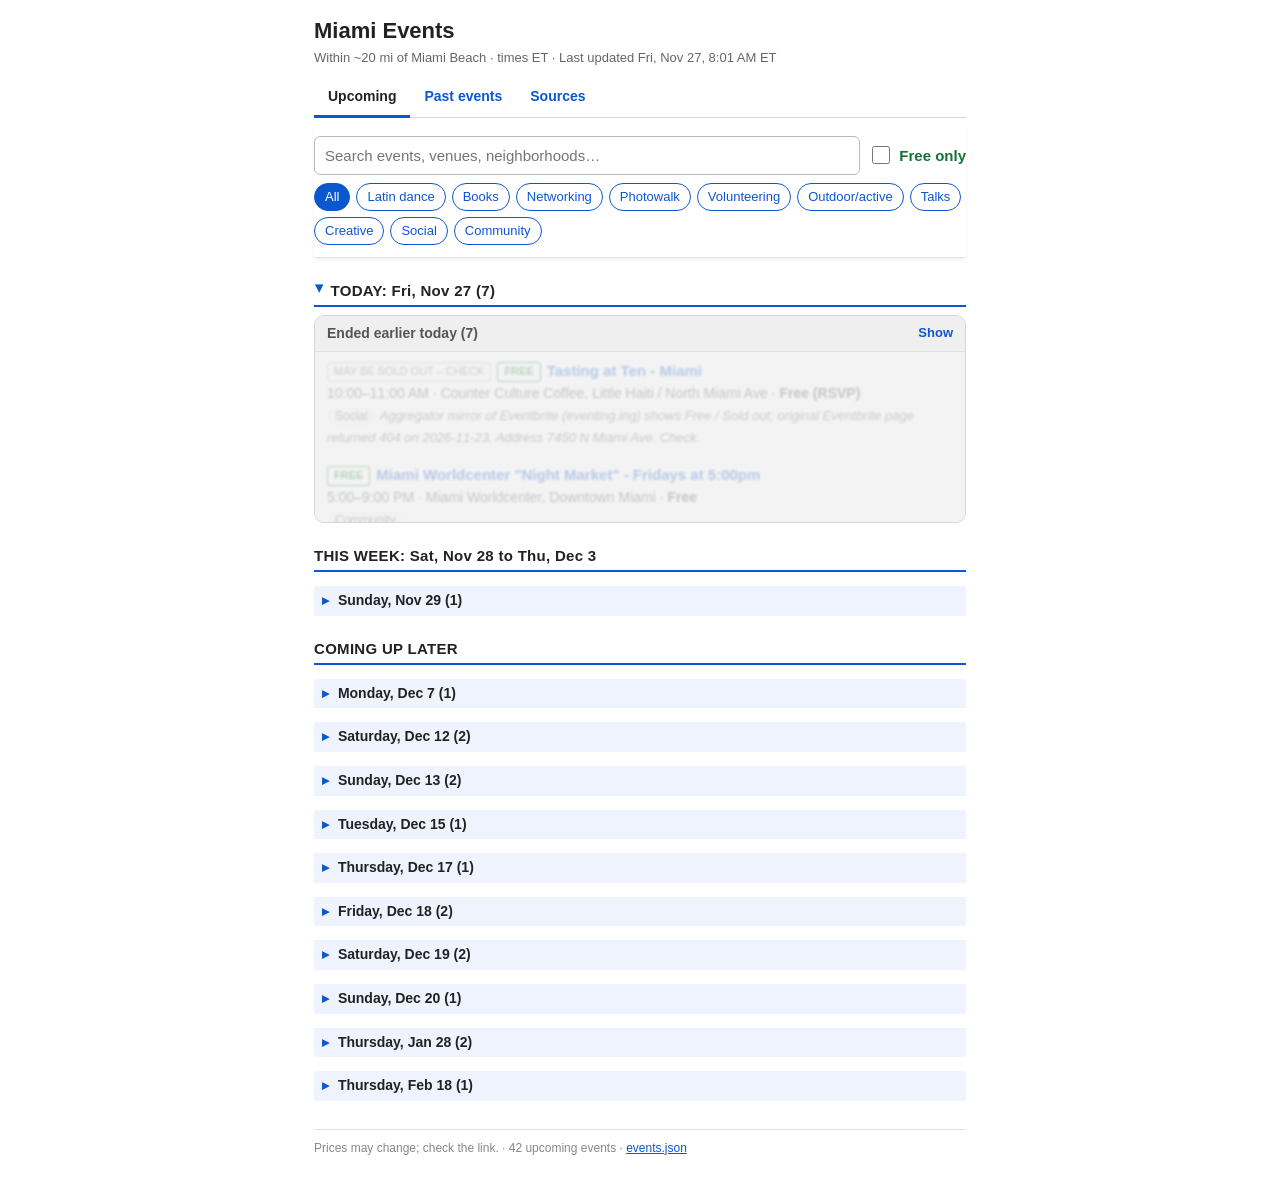
==== commit c2e87838: "Update events 2026-11-27" ====
--- a/index.html
+++ b/index.html
@@ -4,18 +4,18 @@
 <meta name="viewport" content="width=device-width, initial-scale=1">
 <meta name="robots" content="noindex, nofollow">
 <title>Miami Events</title>
-<link rel="stylesheet" href="style.css?v=1795698117">
+<link rel="stylesheet" href="style.css?v=1795784467">
 </head><body><div class="wrap">
 <h1>Miami Events</h1>
-<p class="sub">Within ~20 mi of Miami Beach · times ET · Last updated Thu, Nov 26, 8:01 AM ET</p>
+<p class="sub">Within ~20 mi of Miami Beach · times ET · Last updated Fri, Nov 27, 8:01 AM ET</p>
 <nav class="tabs" aria-label="Pages"><a href="index.html" class="on" aria-current="page">Upcoming</a><a href="past.html">Past events</a><a href="sources.html">Sources</a></nav>
 <div class="controls">
 <div class="row"><input id="q" type="search" placeholder="Search events, venues, neighborhoods…" aria-label="Search">
 <label class="toggle"><input type="checkbox" id="freeonly"> Free only</label></div>
-<div class="chips" role="group" aria-label="Categories"><button class="chip on" data-cat="all" type="button">All</button><button class="chip" data-cat="dance" type="button">Latin dance</button><button class="chip" data-cat="books" type="button">Books</button><button class="chip" data-cat="networking" type="button">Networking</button><button class="chip" data-cat="photowalk" type="button">Photowalk</button><button class="chip" data-cat="toastmasters" type="button">Toastmasters</button><button class="chip" data-cat="accountability" type="button">Accountability</button><button class="chip" data-cat="volunteering" type="button">Volunteering</button><button class="chip" data-cat="outdoor" type="button">Outdoor/active</button><button class="chip" data-cat="talks" type="button">Talks</button><button class="chip" data-cat="creative" type="button">Creative</button><button class="chip" data-cat="social" type="button">Social</button><button class="chip" data-cat="community" type="button">Community</button></div>
+<div class="chips" role="group" aria-label="Categories"><button class="chip on" data-cat="all" type="button">All</button><button class="chip" data-cat="dance" type="button">Latin dance</button><button class="chip" data-cat="books" type="button">Books</button><button class="chip" data-cat="networking" type="button">Networking</button><button class="chip" data-cat="photowalk" type="button">Photowalk</button><button class="chip" data-cat="volunteering" type="button">Volunteering</button><button class="chip" data-cat="outdoor" type="button">Outdoor/active</button><button class="chip" data-cat="talks" type="button">Talks</button><button class="chip" data-cat="creative" type="button">Creative</button><button class="chip" data-cat="social" type="button">Social</button><button class="chip" data-cat="community" type="button">Community</button></div>
 </div>
-<section class="sec" id="today"><h2 class="todayhd" role="button" tabindex="0" aria-expanded="true"><span class="caret">&#9656;</span> TODAY: Thu, Nov 26 (<span class="dayn">3</span>)</h2><div class="endedblk collapsed hidden" id="ended"><button class="endedhd" type="button" aria-expanded="false" aria-controls="endedbody"><span>Ended earlier today (<span class="endedn">0</span>)</span><span class="endedact">Show</span></button><div class="endedbody" id="endedbody"><ul></ul><div class="veil"></div></div></div><div class="daygroup"><ul id="todaylist"><li class="ev" data-free="1" data-cat="toastmasters" data-end="2026-11-26T08:30:00-05:00" data-i="0" data-start="2026-11-26T07:30:00-05:00" data-text="doral toastmasters - communication &amp; leadership event (thursday - 7:30 am) doral toastmasters doral 8260 nw 27th st, suite 408, doral, fl 33122 free toastmasters thanksgiving day – confirm the club is meeting"><span class="lbl free">Free</span><a href="https://www.eventbrite.com/e/doral-toastmasters-communication-leadership-event-thursday-730-am-tickets-1376549529699" target="_blank" rel="noopener">Doral Toastmasters - Communication &amp; Leadership Event (THURSDAY - 7:30 AM)</a><div class="meta">7:30–8:30 AM<span class="endpill">Ended</span> · Doral Toastmasters, Doral · <b>Free</b></div><span class="tag">Toastmasters</span> <span class="note">Thanksgiving Day – confirm the club is meeting</span></li><li class="ev" data-free="1" data-cat="accountability" data-end="2026-11-26T23:45:00-05:00" data-i="1" data-start="2026-11-26T11:00:00-05:00" data-text="creative coworking x miami community radio dear eleanor edgewater 148 ne 28th st, miami, fl 33137 free accountability coworking pop-up 11 am–6 pm, then miami community radio livestream in the evening; tickets via posh"><span class="lbl free">Free</span><a href="https://events.musicofourdesire.com/event/efbs-creative-coworking-x-miami-community-radio-party-miami-united-states" target="_blank" rel="noopener">Creative Coworking x Miami Community Radio</a><div class="meta">11:00 AM–11:45 PM<span class="endpill">Ended</span> · Dear Eleanor, Edgewater · <b>Free</b></div><span class="tag">Accountability</span> <span class="note">Coworking pop-up 11 AM–6 PM, then Miami Community Radio livestream in the evening; tickets via Posh</span></li><li class="ev" data-free="0" data-cat="dance" data-end="2026-11-26T21:00:00-05:00" data-i="2" data-start="2026-11-26T20:00:00-05:00" data-text="salsa night - beginner &amp; intermediate dancearts miami design district 250 ne 61st st, miami, fl 33137 $27.08 latin dance "><span class="lbl paid">Paid</span><a href="https://www.eventbrite.com/e/salsa-night-beginner-intermediate-tickets-1981493899594" target="_blank" rel="noopener">Salsa Night - BEGINNER &amp; INTERMEDIATE</a><div class="meta">8:00–9:00 PM<span class="endpill">Ended</span> · DanceArts Miami, Design District · <b>$27.08</b></div><span class="tag">Latin dance</span></li></ul></div><p class="empty">No matching events today.</p></section><section class="sec" id="week"><h2>THIS WEEK: Fri, Nov 27 to Wed, Dec 2</h2><div class="daygroup fold folded"><h3 class="day" role="button" tabindex="0" aria-expanded="false"><span class="caret">&#9656;</span> Friday, Nov 27 (<span class="dayn">7</span>)</h3><ul><li class="ev" data-free="1" data-cat="social" data-end="2026-11-27T11:00:00-05:00" data-text="tasting at ten - miami counter culture coffee little haiti / north miami ave 7450 n miami ave, miami, fl 33150 free (rsvp) social aggregator mirror of eventbrite (eventing.ing) shows free / sold out; original eventbrite page returned 404 on 2026-11-23. address 7450 n miami ave. check."><span class="lbl soldq" title="Listing may say sold out; check the event page">May be sold out – check</span><span class="lbl free">Free</span><a href="https://www.eventbrite.com/e/tasting-at-ten-miami-tickets-1979225692325" target="_blank" rel="noopener">Tasting at Ten - Miami</a><div class="meta">10:00–11:00 AM · Counter Culture Coffee, Little Haiti / North Miami Ave · <b>Free (RSVP)</b></div><span class="tag">Social</span> <span class="note">Aggregator mirror of Eventbrite (eventing.ing) shows Free / Sold out; original Eventbrite page returned 404 on 2026-11-23. Address 7450 N Miami Ave. Check.</span></li><li class="ev" data-free="1" data-cat="community" data-end="2026-11-27T21:00:00-05:00" data-text="miami worldcenter &quot;night market&quot; - fridays at 5:00pm miami worldcenter downtown miami 850 ne 2nd ave, miami, fl 33132 free community "><span class="lbl free">Free</span><a href="https://www.eventbrite.com/e/miami-worldcenter-night-market-fridays-at-500pm-tickets-1997910030684" target="_blank" rel="noopener">Miami Worldcenter &quot;Night Market&quot; - Fridays at 5:00pm</a><div class="meta">5:00–9:00 PM · Miami Worldcenter, Downtown Miami · <b>Free</b></div><span class="tag">Community</span></li><li class="ev" data-free="1" data-cat="community" data-end="2026-11-27T21:30:00-05:00" data-text="friday night kirtan sacred vedic arts | museum &amp; cultural center buena vista 137 ne 47th st, miami, fl 33137 free (eventbrite $0) community kirtan 6:30–8:30 pm, then vegan/vegetarian prasadam 8:30–9:30 pm"><span class="lbl free">Free</span><a href="https://www.eventbrite.com/e/friday-night-kirtan-tickets-1979808162509" target="_blank" rel="noopener">FRIDAY NIGHT KIRTAN</a><div class="meta">6:30–9:30 PM · Sacred Vedic Arts | Museum &amp; Cultural Center, Buena Vista · <b>Free (Eventbrite $0)</b></div><span class="tag">Community</span> <span class="note">Kirtan 6:30–8:30 PM, then vegan/vegetarian prasadam 8:30–9:30 PM</span></li><li class="ev" data-free="0" data-cat="dance" data-end="2026-11-27T22:00:00-05:00" data-text="master salsa and bachata at mdc miami dance center north miami beach 2165 ne 163rd st, north miami beach, fl 33162 $24.80–$70.48 latin dance "><span class="lbl paid">Paid</span><a href="https://www.eventbrite.com/e/master-salsa-and-bachata-at-mdc-tickets-1996304992973" target="_blank" rel="noopener">Master Salsa and Bachata at MDC</a><div class="meta">7:00–10:00 PM · Miami Dance Center, North Miami Beach · <b>$24.80–$70.48</b></div><span class="tag">Latin dance</span></li><li class="ev" data-free="0" data-cat="creative" data-end="2026-11-27T22:00:00-05:00" data-text="tee sanders miami improv comedy theater doral 3450 nw 83rd ave, suite 224, doral, fl 33122 cost unknown (tickets via miami improv) creative 21+; two-drink minimum"><span class="lbl paid">Paid</span><a href="https://www.miamiimprov.com/events/147184" target="_blank" rel="noopener">Tee Sanders</a><div class="meta">7:30–10:00 PM · Miami Improv Comedy Theater, Doral · <b>Cost unknown (tickets via Miami Improv)</b></div><span class="tag">Creative</span> <span class="note">21+; two-drink minimum</span></li><li class="ev" data-free="0" data-cat="creative" data-end="2026-11-27T21:30:00-05:00" data-text="sillies on south beach comedy show south beach brewing company taproom &amp; restaurant south beach 210 11th st, miami beach, fl 33139 $2.91–$15.50 creative "><span class="lbl paid">Paid</span><a href="https://www.eventbrite.com/e/sillies-on-south-beach-comedy-show-tickets-2004554158449" target="_blank" rel="noopener">Sillies on South Beach Comedy Show</a><div class="meta">8:00–9:30 PM · South Beach Brewing Company Taproom &amp; Restaurant, South Beach · <b>$2.91–$15.50</b></div><span class="tag">Creative</span></li><li class="ev" data-free="0" data-cat="dance" data-end="2026-11-28T02:00:00-05:00" data-text="the bachata overdose social vk dance arena hallandale beach 3129 w hallandale beach blvd, hallandale beach, fl 33009 $19.10–$24.80 latin dance thanksgiving edition, bachata + salsa rooms; also on eventbrite"><span class="lbl paid">Paid</span><a href="https://www.meetup.com/bachata-classes-and-socials-in-miami/events/313072039/" target="_blank" rel="noopener">THE BACHATA OVERDOSE SOCIAL</a><div class="meta">9:00 PM–2:00 AM · VK Dance ARENA, Hallandale Beach · <b>$19.10–$24.80</b></div><span class="tag">Latin dance</span> <span class="note">Thanksgiving edition, bachata + salsa rooms; also on Eventbrite</span></li></ul></div><div class="daygroup fold folded"><h3 class="day" role="button" tabindex="0" aria-expanded="false"><span class="caret">&#9656;</span> Saturday, Nov 28 (<span class="dayn">11</span>)</h3><ul><li class="ev" data-free="1" data-cat="community" data-end="2026-11-28T15:00:00-05:00" data-text="sunset harbour pop-up farmers market maurice gibb memorial park sunset harbour 18th st &amp; purdy ave, miami beach, fl 33139 free entry community sunset harbour; last date of the pop-up (nov 28)"><span class="lbl free">Free</span><a href="https://dishmiami.com/events/sunset-harbour-farmers-market" target="_blank" rel="noopener">Sunset Harbour Pop-Up Farmers Market</a><div class="meta">9:00 AM–3:00 PM · Maurice Gibb Memorial Park, Sunset Harbour · <b>Free entry</b></div><span class="tag">Community</span> <span class="note">Sunset Harbour; last date of the pop-up (Nov 28)</span></li><li class="ev" data-free="1" data-cat="outdoor" data-end="2026-11-28T10:00:00-05:00" data-text="uyoga | urban gym the underline – urban gym brickell sw 7th st &amp; sw 1st ave, miami, fl 33131 free outdoor/active free saturday-morning yoga powered by baptist health"><span class="lbl free">Free</span><a href="https://www.theunderline.org/events" target="_blank" rel="noopener">UYoga | Urban Gym</a><div class="meta">9:00–10:00 AM · The Underline – Urban Gym, Brickell · <b>Free</b></div><span class="tag">Outdoor/active</span> <span class="note">Free Saturday-morning yoga powered by Baptist Health</span></li><li class="ev" data-free="1" data-cat="outdoor" data-end="2026-11-28T10:00:00-05:00" data-text="donation based yoga with life center at lincoln road life center south beach 437 lincoln rd, miami beach, fl 33139 donation-based outdoor/active "><span class="lbl free">Free</span><a href="https://www.eventbrite.com/e/donation-based-yoga-with-life-center-at-lincoln-road-tickets-1994687349558" target="_blank" rel="noopener">Donation Based Yoga with Life Center at Lincoln Road</a><div class="meta">9:00–10:00 AM · Life Center, South Beach · <b>Donation-based</b></div><span class="tag">Outdoor/active</span></li><li class="ev" data-free="1" data-cat="community" data-end="2026-11-28T16:00:00-05:00" data-text="the underline market the underline inter stage brickell 805 sw 1st ave, miami, fl 33130 free community underline site lists next market dec 5; eventbrite lists nov 28 – check"><span class="lbl free">Free</span><a href="https://www.eventbrite.com/e/the-underline-market-tickets-2002600613343" target="_blank" rel="noopener">The Underline Market</a><div class="meta">9:00 AM–4:00 PM · The Underline Inter Stage, Brickell · <b>Free</b></div><span class="tag">Community</span> <span class="note">Underline site lists next market Dec 5; Eventbrite lists Nov 28 – check</span></li><li class="ev" data-free="1" data-cat="volunteering" data-end="2026-11-28T12:30:00-05:00" data-text="volunteer  ecoaction day - a.d. barnes nature center a.d. barnes park nature center miami 3401 sw 72nd ave, miami, fl 33155 free volunteering eventbrite multi-date page shows sold-out status for some date – check availability"><span class="lbl free">Free</span><a href="https://www.eventbrite.com/e/volunteer-ecoaction-day-ad-barnes-nature-center-tickets-1598158116949" target="_blank" rel="noopener">Volunteer  EcoAction Day - A.D. Barnes Nature Center</a><div class="meta">9:30 AM–12:30 PM · A.D. Barnes Park Nature Center, Miami · <b>Free</b></div><span class="tag">Volunteering</span> <span class="note">Eventbrite multi-date page shows sold-out status for some date – check availability</span></li><li class="ev" data-free="1" data-cat="talks" data-end="2026-11-28T11:30:00-05:00" data-text="miami beach architecture talk jewish museum of florida south beach 301 washington ave, miami beach, fl 33139 free talks "><span class="lbl free">Free</span><a href="https://www.eventbrite.com/e/miami-beach-architecture-talk-tickets-2003618236080" target="_blank" rel="noopener">Miami Beach Architecture Talk</a><div class="meta">10:30–11:30 AM · Jewish Museum of Florida, South Beach · <b>Free</b></div><span class="tag">Talks</span></li><li class="ev" data-free="1" data-cat="dance" data-end="2026-11-29T03:00:00-05:00" data-text="salsa saturdays wynwood | free classes + after party with rsvp 150 nw 24th st wynwood 150 nw 24th st, miami, fl 33127 free classes with rsvp (tiers up to $287.41) latin dance "><span class="lbl free">Free</span><a href="https://www.eventbrite.com/e/salsa-saturdays-wynwood-free-classes-after-party-with-rsvp-tickets-1982403892407" target="_blank" rel="noopener">Salsa Saturdays Wynwood | FREE Classes + After Party with RSVP</a><div class="meta">10:00 PM–3:00 AM · 150 NW 24th St, Wynwood · <b>Free classes with RSVP (tiers up to $287.41)</b></div><span class="tag">Latin dance</span></li><li class="ev" data-free="0" data-cat="creative" data-end="2026-11-28T21:30:00-05:00" data-text="tee sanders miami improv comedy theater doral 3450 nw 83rd ave, suite 224, doral, fl 33122 cost unknown (tickets via miami improv) creative 21+; two-drink minimum"><span class="lbl paid">Paid</span><a href="https://www.miamiimprov.com/events/147184" target="_blank" rel="noopener">Tee Sanders</a><div class="meta">7:00–9:30 PM · Miami Improv Comedy Theater, Doral · <b>Cost unknown (tickets via Miami Improv)</b></div><span class="tag">Creative</span> <span class="note">21+; two-drink minimum</span></li><li class="ev" data-free="0" data-cat="dance" data-end="2026-11-29T01:00:00-05:00" data-text="miami bachata motion saturday social inner motion dance studio hallandale beach 216 ne 1st ave, hallandale beach, fl 33009 $12.51–$28.52 latin dance "><span class="lbl paid">Paid</span><a href="https://www.eventbrite.com/e/miami-bachata-motion-saturday-social-tickets-1999816898176" target="_blank" rel="noopener">Miami Bachata Motion Saturday Social</a><div class="meta">8:00 PM–1:00 AM · Inner Motion Dance Studio, Hallandale Beach · <b>$12.51–$28.52</b></div><span class="tag">Latin dance</span></li><li class="ev" data-free="0" data-cat="creative" data-end="2026-11-28T22:30:00-05:00" data-text="saturday gigantic improv comedy show villain theater little haiti 5865 ne 2nd ave, miami, fl 33137 $26.27 creative "><span class="lbl paid">Paid</span><a href="https://www.villaintheater.com/all-shows/sg112826" target="_blank" rel="noopener">Saturday Gigantic Improv Comedy Show</a><div class="meta">8:30–10:30 PM · Villain Theater, Little Haiti · <b>$26.27</b></div><span class="tag">Creative</span></li><li class="ev" data-free="0" data-cat="creative" data-end="2026-11-28T22:30:00-05:00" data-text="so lit saturday blackbird ordinary comedy night blackbird ordinary brickell 729 sw 1st ave, miami, fl 33130 cost unknown (rsvp on eventbrite) creative "><span class="lbl paid">Paid</span><a href="https://www.meetup.com/miami-stand-up-comedy-meetup/events/317350150/" target="_blank" rel="noopener">SO LIT Saturday Blackbird Ordinary Comedy Night</a><div class="meta">9:00–10:30 PM · Blackbird Ordinary, Brickell · <b>Cost unknown (RSVP on Eventbrite)</b></div><span class="tag">Creative</span></li></ul></div><div class="daygroup fold folded"><h3 class="day" role="button" tabindex="0" aria-expanded="false"><span class="caret">&#9656;</span> Sunday, Nov 29 (<span class="dayn">5</span>)</h3><ul><li class="ev" data-free="1" data-cat="volunteering" data-end="2026-11-29T10:30:00-05:00" data-text="volunteer at the green haven project garden (community wellness) the green haven project overtown 1160 nw 2nd ave, miami, fl 33136 free volunteering "><span class="lbl free">Free</span><a href="https://www.eventbrite.com/e/volunteer-at-the-green-haven-project-garden-community-wellness-tickets-2005050562206" target="_blank" rel="noopener">Volunteer at the Green Haven Project Garden (community wellness)</a><div class="meta">8:30–10:30 AM · The Green Haven Project, Overtown · <b>Free</b></div><span class="tag">Volunteering</span></li><li class="ev" data-free="1" data-cat="community" data-end="2026-11-29T17:00:00-05:00" data-text="lincoln road antique &amp; collectible market lincoln road south beach lincoln rd, miami beach, fl 33139 free community "><span class="lbl free">Free</span><a href="https://www.eventbrite.com/e/lincoln-road-antique-collectible-market-tickets-1991584081600" target="_blank" rel="noopener">Lincoln Road Antique &amp; Collectible Market</a><div class="meta">9:00 AM–5:00 PM · Lincoln Road, South Beach · <b>Free</b></div><span class="tag">Community</span></li><li class="ev" data-free="1" data-cat="community" data-end="2026-11-29T15:30:00-05:00" data-text="vizcaya village farmers market vizcaya village coconut grove 3250 s miami ave, miami, fl 33129 free community "><span class="lbl free">Free</span><a href="https://www.eventbrite.com/e/free-vizcaya-village-farmers-market-tickets-1979764542039" target="_blank" rel="noopener">Vizcaya Village Farmers Market</a><div class="meta">9:30 AM–3:30 PM · Vizcaya Village, Coconut Grove · <b>Free</b></div><span class="tag">Community</span></li><li class="ev" data-free="1" data-cat="books" data-text="an afternoon with dennis scholl in conversation with mitchell kaplan books &amp; books coral gables 265 aragon ave, coral gables, fl 33134 free books "><span class="lbl free">Free</span><a href="https://www.eventbrite.com/e/an-afternoon-with-dennis-scholl-in-conversation-with-mitchell-kaplan-tickets-2004132494240" target="_blank" rel="noopener">An Afternoon with Dennis Scholl in conversation with Mitchell Kaplan</a><div class="meta">2:00 PM · Books &amp; Books, Coral Gables · <b>Free</b></div><span class="tag">Books</span></li><li class="ev" data-free="1" data-cat="photowalk" data-end="2026-11-29T18:00:00-05:00" data-text="photowalk - vice city stockyard the dock wynwood 400 nw 26th st, miami, fl 33127 free (meetup rsvp) photowalk meetup: street photography - miami beach (read-only)"><span class="lbl free">Free</span><a href="https://www.meetup.com/street-photography-miami-beach/events/317321169/" target="_blank" rel="noopener">Photowalk - Vice City Stockyard</a><div class="meta">3:00–6:00 PM · The DOCK, Wynwood · <b>Free (Meetup RSVP)</b></div><span class="tag">Photowalk</span> <span class="note">Meetup: Street Photography - Miami Beach (read-only)</span></li></ul></div><div class="daygroup fold folded"><h3 class="day" role="button" tabindex="0" aria-expanded="false"><span class="caret">&#9656;</span> Monday, Nov 30 (<span class="dayn">1</span>)</h3><ul><li class="ev" data-free="0" data-cat="creative" data-end="2026-11-30T16:00:00-05:00" data-text="new world center tours new world center south beach 500 17th st, miami beach $15 creative 45–60 min guided tour of the frank gehry building; nws cancels tours with no bookings 24h before"><span class="lbl paid">Paid</span><a href="https://www.nws.edu/tickets/concerts-and-events/2026-27-season/new-world-center-tours/?date=2026-11-30" target="_blank" rel="noopener">New World Center Tours</a><div class="meta">3:00–4:00 PM · New World Center, South Beach · <b>$15</b></div><span class="tag">Creative</span> <span class="note">45–60 min guided tour of the Frank Gehry building; NWS cancels tours with no bookings 24h before</span></li></ul></div><p class="empty">No matching events this week.</p></section><section class="sec" id="later"><h2>COMING UP LATER</h2><div class="daygroup fold folded"><h3 class="day" role="button" tabindex="0" aria-expanded="false"><span class="caret">&#9656;</span> Thursday, Dec 3 (<span class="dayn">2</span>)</h3><ul><li class="ev" data-free="1" data-cat="creative" data-end="2026-12-03T12:00:00-05:00" data-text="baker&#x27;s brunch: open studios &amp; cafecito bakehouse art complex wynwood 561 northwest 32nd street, miami, fl 33127, miami free (rsvp) creative bakehouse open studios (miami art week)"><span class="lbl free">Free</span><a href="https://www.bacfl.org/events/bakers-brunch-open-studios-cafecito" target="_blank" rel="noopener">Baker&#x27;s Brunch: Open Studios &amp; Cafecito</a><div class="meta">9:00 AM–12:00 PM · Bakehouse Art Complex, Wynwood · <b>Free (RSVP)</b></div><span class="tag">Creative</span> <span class="note">Bakehouse open studios (Miami Art Week)</span></li><li class="ev" data-free="0" data-cat="networking" data-end="2026-12-03T21:00:00-05:00" data-text="miami hottest networking event for young professionals negroni brickell brickell 955 s miami ave, miami, fl 33130 $10.54–$22.52 networking "><span class="lbl paid">Paid</span><a href="https://www.eventbrite.com/e/miami-hottest-networking-event-for-young-professionals-tickets-2002064658287" target="_blank" rel="noopener">Miami Hottest Networking Event For Young Professionals</a><div class="meta">7:00–9:00 PM · Negroni Brickell, Brickell · <b>$10.54–$22.52</b></div><span class="tag">Networking</span></li></ul></div><div class="daygroup fold folded"><h3 class="day" role="button" tabindex="0" aria-expanded="false"><span class="caret">&#9656;</span> Friday, Dec 4 (<span class="dayn">1</span>)</h3><ul><li class="ev" data-free="1" data-cat="social" data-end="2026-12-04T11:00:00-05:00" data-text="tasting at ten - miami counter culture coffee little haiti / north miami ave 7450 n miami ave, miami, fl 33150 free (rsvp) social weekly friday coffee tasting; standing interest"><span class="lbl free">Free</span><a href="https://www.eventbrite.com/e/tasting-at-ten-miami-tickets-1979225693328" target="_blank" rel="noopener">Tasting at Ten - Miami</a><div class="meta">10:00–11:00 AM · Counter Culture Coffee, Little Haiti / North Miami Ave · <b>Free (RSVP)</b></div><span class="tag">Social</span> <span class="note">Weekly Friday coffee tasting; standing interest</span></li></ul></div><div class="daygroup fold folded"><h3 class="day" role="button" tabindex="0" aria-expanded="false"><span class="caret">&#9656;</span> Monday, Dec 7 (<span class="dayn">1</span>)</h3><ul><li class="ev" data-free="1" data-cat="social" data-end="2026-12-07T14:00:00-05:00" data-text="catalog cupping  - counter culture coffee miami counter culture coffee miami miami  free (rsvp) social monthly coffee cupping; taste counter culture menu"><span class="lbl free">Free</span><a href="https://www.eventbrite.com/e/catalog-cupping-counter-culture-coffee-miami-tickets-1976621804025" target="_blank" rel="noopener">Catalog Cupping  - Counter Culture Coffee Miami</a><div class="meta">1:00–2:00 PM · Counter Culture Coffee Miami, Miami · <b>Free (RSVP)</b></div><span class="tag">Social</span> <span class="note">Monthly coffee cupping; taste Counter Culture menu</span></li></ul></div><div class="daygroup fold folded"><h3 class="day" role="button" tabindex="0" aria-expanded="false"><span class="caret">&#9656;</span> Saturday, Dec 12 (<span class="dayn">2</span>)</h3><ul><li class="ev" data-free="1" data-cat="creative" data-text="wallcast® concert: denève: brahms 3 soundscape park south beach 400 17th st, miami beach, fl 33139 free – wallcast® concerts are free, no tickets required creative new world symphony"><span class="lbl free">Free</span><a href="https://www.nws.edu/tickets/concerts-and-events/2026-27-season/wallcast-concerts/wallcast-concert-den%C3%A8ve-brahms-3/" target="_blank" rel="noopener">WALLCAST® Concert: Denève: Brahms 3</a><div class="meta">7:30 PM · SoundScape Park, South Beach · <b>Free – WALLCAST® concerts are free, no tickets required</b></div><span class="tag">Creative</span> <span class="note">New World Symphony</span></li><li class="ev" data-free="0" data-cat="creative" data-text="denève: brahms 3 new world center south beach 500 17th st, miami beach, fl 33139 see event page creative new world symphony"><span class="lbl paid">Paid</span><a href="https://www.nws.edu/tickets/concerts-and-events/2026-27-season/deneve-brahms-3/" target="_blank" rel="noopener">Denève: Brahms 3</a><div class="meta">7:30 PM · New World Center, South Beach · <b>See event page</b></div><span class="tag">Creative</span> <span class="note">New World Symphony</span></li></ul></div><div class="daygroup fold folded"><h3 class="day" role="button" tabindex="0" aria-expanded="false"><span class="caret">&#9656;</span> Sunday, Dec 13 (<span class="dayn">2</span>)</h3><ul><li class="ev" data-free="0" data-cat="dance" data-end="2026-12-13T20:00:00-05:00" data-text="un party de bachata usa tour - miami - furia rooftop furia disco miami wynwood 31 nw 36th st, miami, fl 33127 $24.80–$47.64 latin dance daytime rooftop bachata, salsa &amp; típico party; eventbrite now lists sun nov 15 (was oct 18), tickets on sale from nov 15 (checked oct 18); eventbrite page shows dec 13, 2026 (was saved as nov 15); rechecked nov 15"><span class="lbl paid">Paid</span><a href="https://www.eventbrite.com/e/un-party-de-bachata-usa-tour-miami-furia-rooftop-tickets-2000140815020" target="_blank" rel="noopener">Un Party De Bachata USA TOUR - Miami - Furia Rooftop</a><div class="meta">1:00–8:00 PM · Furia Disco Miami, Wynwood · <b>$24.80–$47.64</b></div><span class="tag">Latin dance</span> <span class="note">daytime rooftop bachata, salsa &amp; típico party; Eventbrite now lists Sun Nov 15 (was Oct 18), tickets on sale from Nov 15 (checked Oct 18); Eventbrite page shows Dec 13, 2026 (was saved as Nov 15); rechecked Nov 15</span></li><li class="ev" data-free="0" data-cat="creative" data-text="denève: brahms 3 new world center south beach 500 17th st, miami beach, fl 33139 see event page creative new world symphony"><span class="lbl paid">Paid</span><a href="https://www.nws.edu/tickets/concerts-and-events/2026-27-season/deneve-brahms-3/" target="_blank" rel="noopener">Denève: Brahms 3</a><div class="meta">2:00 PM · New World Center, South Beach · <b>See event page</b></div><span class="tag">Creative</span> <span class="note">New World Symphony</span></li></ul></div><div class="daygroup fold folded"><h3 class="day" role="button" tabindex="0" aria-expanded="false"><span class="caret">&#9656;</span> Tuesday, Dec 15 (<span class="dayn">1</span>)</h3><ul><li class="ev" data-free="0" data-cat="creative" data-text="notes on being new world center south beach 500 17th st, miami beach, fl 33139 pay what you wish (suggested $10) creative new world symphony"><span class="lbl paid">Paid</span><a href="https://www.nws.edu/tickets/concerts-and-events/2026-27-season/notes-on-being/" target="_blank" rel="noopener">Notes on Being</a><div class="meta">7:30 PM · New World Center, South Beach · <b>Pay what you wish (suggested $10)</b></div><span class="tag">Creative</span> <span class="note">New World Symphony</span></li></ul></div><div class="daygroup fold folded"><h3 class="day" role="button" tabindex="0" aria-expanded="false"><span class="caret">&#9656;</span> Thursday, Dec 17 (<span class="dayn">1</span>)</h3><ul><li class="ev" data-free="1" data-cat="creative" data-end="2026-12-17T21:00:00-05:00" data-text="lincoln road art walk lincoln road south beach 1100 lincoln road, miami beach, fl 33139 free creative self-guided gallery walk (oolite arts, fiu urban studios, more); culture crawl night"><span class="lbl free">Free</span><a href="https://events.miamibeachfl.gov/event/lincoln-road-art-walk/2026-12-17/" target="_blank" rel="noopener">Lincoln Road Art Walk</a><div class="meta">6:00–9:00 PM · Lincoln Road, South Beach · <b>Free</b></div><span class="tag">Creative</span> <span class="note">Self-guided gallery walk (Oolite Arts, FIU Urban Studios, more); Culture Crawl night</span></li></ul></div><div class="daygroup fold folded"><h3 class="day" role="button" tabindex="0" aria-expanded="false"><span class="caret">&#9656;</span> Friday, Dec 18 (<span class="dayn">2</span>)</h3><ul><li class="ev" data-free="1" data-cat="creative" data-text="sounds of the season, presented by the city of miami beach new world center south beach 500 17th st, miami beach, fl 33139 free for miami beach residents (per nws): tickets at nws box office from nov 2, limit 4 per household, proof of miami beach residency required creative new world symphony"><span class="lbl free">Free</span><a href="https://www.nws.edu/tickets/concerts-and-events/2026-27-season/sounds-of-the-season-cmb/" target="_blank" rel="noopener">Sounds of the Season, Presented by the City of Miami Beach</a><div class="meta">7:30 PM · New World Center, South Beach · <b>Free for Miami Beach residents (per NWS): tickets at NWS Box Office from Nov 2, limit 4 per household, proof of Miami Beach residency required</b></div><span class="tag">Creative</span> <span class="note">New World Symphony</span></li><li class="ev" data-free="0" data-cat="creative" data-end="2026-12-18T21:30:00-05:00" data-text="the moth grandslam the black archives historic lyric theater cultural arts complex overtown 819 nw 2nd avenue, miami, fl 33136, miami $37.05 creative storytelling competition"><span class="lbl paid">Paid</span><a href="https://www.eventbrite.com/e/the-moth-grandslam-tickets-2002952855910" target="_blank" rel="noopener">The Moth GrandSLAM</a><div class="meta">7:30–9:30 PM · The Black Archives Historic Lyric Theater Cultural Arts Complex, Overtown · <b>$37.05</b></div><span class="tag">Creative</span> <span class="note">storytelling competition</span></li></ul></div><div class="daygroup fold folded"><h3 class="day" role="button" tabindex="0" aria-expanded="false"><span class="caret">&#9656;</span> Saturday, Dec 19 (<span class="dayn">2</span>)</h3><ul><li class="ev" data-free="1" data-cat="creative" data-text="wallcast® concert: sounds of the season soundscape park south beach 400 17th st, miami beach, fl 33139 free – wallcast® concerts are free, no tickets required creative new world symphony"><span class="lbl free">Free</span><a href="https://www.nws.edu/tickets/concerts-and-events/2026-27-season/wallcast-concerts/wallcast-concert-sounds-of-the-season/" target="_blank" rel="noopener">WALLCAST® Concert: Sounds of the Season</a><div class="meta">7:30 PM · SoundScape Park, South Beach · <b>Free – WALLCAST® concerts are free, no tickets required</b></div><span class="tag">Creative</span> <span class="note">New World Symphony</span></li><li class="ev" data-free="0" data-cat="creative" data-text="sounds of the season new world center south beach 500 17th st, miami beach, fl 33139 see event page creative new world symphony"><span class="lbl paid">Paid</span><a href="https://www.nws.edu/tickets/concerts-and-events/2026-27-season/sounds-of-the-season/" target="_blank" rel="noopener">Sounds of the Season</a><div class="meta">7:30 PM · New World Center, South Beach · <b>See event page</b></div><span class="tag">Creative</span> <span class="note">New World Symphony</span></li></ul></div><div class="daygroup fold folded"><h3 class="day" role="button" tabindex="0" aria-expanded="false"><span class="caret">&#9656;</span> Sunday, Dec 20 (<span class="dayn">1</span>)</h3><ul><li class="ev" data-free="0" data-cat="creative" data-text="remembering mtt new world center south beach 500 17th st, miami beach, fl 33139 see event page creative new world symphony"><span class="lbl paid">Paid</span><a href="https://www.nws.edu/tickets/concerts-and-events/2026-27-season/remembering-mtt/" target="_blank" rel="noopener">Remembering MTT</a><div class="meta">2:00 PM · New World Center, South Beach · <b>See event page</b></div><span class="tag">Creative</span> <span class="note">New World Symphony</span></li></ul></div><div class="daygroup fold folded"><h3 class="day" role="button" tabindex="0" aria-expanded="false"><span class="caret">&#9656;</span> Thursday, Jan 28 (<span class="dayn">2</span>)</h3><ul><li class="ev" data-free="1" data-cat="networking" data-end="2027-01-28T20:00:00-05:00" data-text="women in tech miami 2026 arlo wynwood miami wynwood 2217 nw miami ct, miami, fl 33127 free–$46.49 networking "><span class="lbl free">Free</span><a href="https://www.eventbrite.com/e/women-in-tech-miami-2026-tickets-2003680201420" target="_blank" rel="noopener">Women in Tech Miami 2026</a><div class="meta">6:00–8:00 PM · Arlo Wynwood Miami, Wynwood · <b>Free–$46.49</b></div><span class="tag">Networking</span></li><li class="ev" data-free="0" data-cat="networking" data-end="2027-01-28T21:00:00-05:00" data-text="miami tech mixer 2026 arlo wynwood miami wynwood 2217 nw miami ct, miami see event page networking paid event; tickets via link on meetup page"><span class="lbl paid">Paid</span><a href="https://www.meetup.com/miamitech/events/316420209/" target="_blank" rel="noopener">Miami Tech Mixer 2026</a><div class="meta">6:00–9:00 PM · Arlo Wynwood Miami, Wynwood · <b>See event page</b></div><span class="tag">Networking</span> <span class="note">paid event; tickets via link on Meetup page</span></li></ul></div><div class="daygroup fold folded"><h3 class="day" role="button" tabindex="0" aria-expanded="false"><span class="caret">&#9656;</span> Thursday, Feb 18 (<span class="dayn">1</span>)</h3><ul><li class="ev" data-free="0" data-cat="talks" data-end="2027-02-18T21:30:00-05:00" data-text="jake cohen miami beach jcc miami beach 4221 pine tree dr, miami beach, fl see event page talks cookbook author chef jake cohen: cooking demo, tasting and conversation (mbjcc lists thu, feb 18)"><span class="lbl paid">Paid</span><a href="https://mbjcc.org/events/jake-cohen/" target="_blank" rel="noopener">Jake Cohen</a><div class="meta">7:30–9:30 PM · Miami Beach JCC, Miami Beach · <b>See event page</b></div><span class="tag">Talks</span> <span class="note">cookbook author Chef Jake Cohen: cooking demo, tasting and conversation (MBJCC lists Thu, Feb 18)</span></li></ul></div><p class="empty">No matching events.</p></section>
-<footer>Prices may change; check the link. · 45 upcoming events · <a href="events.json" style="color:#0b57d0">events.json</a></footer>
+<section class="sec" id="today"><h2 class="todayhd" role="button" tabindex="0" aria-expanded="true"><span class="caret">&#9656;</span> TODAY: Fri, Nov 27 (<span class="dayn">7</span>)</h2><div class="endedblk collapsed hidden" id="ended"><button class="endedhd" type="button" aria-expanded="false" aria-controls="endedbody"><span>Ended earlier today (<span class="endedn">0</span>)</span><span class="endedact">Show</span></button><div class="endedbody" id="endedbody"><ul></ul><div class="veil"></div></div></div><div class="daygroup"><ul id="todaylist"><li class="ev" data-free="1" data-cat="social" data-end="2026-11-27T11:00:00-05:00" data-i="0" data-start="2026-11-27T10:00:00-05:00" data-text="tasting at ten - miami counter culture coffee little haiti / north miami ave 7450 n miami ave, miami, fl 33150 free (rsvp) social aggregator mirror of eventbrite (eventing.ing) shows free / sold out; original eventbrite page returned 404 on 2026-11-23. address 7450 n miami ave. check."><span class="lbl soldq" title="Listing may say sold out; check the event page">May be sold out – check</span><span class="lbl free">Free</span><a href="https://www.eventbrite.com/e/tasting-at-ten-miami-tickets-1979225692325" target="_blank" rel="noopener">Tasting at Ten - Miami</a><div class="meta">10:00–11:00 AM<span class="endpill">Ended</span> · Counter Culture Coffee, Little Haiti / North Miami Ave · <b>Free (RSVP)</b></div><span class="tag">Social</span> <span class="note">Aggregator mirror of Eventbrite (eventing.ing) shows Free / Sold out; original Eventbrite page returned 404 on 2026-11-23. Address 7450 N Miami Ave. Check.</span></li><li class="ev" data-free="1" data-cat="community" data-end="2026-11-27T21:00:00-05:00" data-i="1" data-start="2026-11-27T17:00:00-05:00" data-text="miami worldcenter &quot;night market&quot; - fridays at 5:00pm miami worldcenter downtown miami 850 ne 2nd ave, miami, fl 33132 free community "><span class="lbl free">Free</span><a href="https://www.eventbrite.com/e/miami-worldcenter-night-market-fridays-at-500pm-tickets-1997910030684" target="_blank" rel="noopener">Miami Worldcenter &quot;Night Market&quot; - Fridays at 5:00pm</a><div class="meta">5:00–9:00 PM<span class="endpill">Ended</span> · Miami Worldcenter, Downtown Miami · <b>Free</b></div><span class="tag">Community</span></li><li class="ev" data-free="1" data-cat="community" data-end="2026-11-27T21:30:00-05:00" data-i="2" data-start="2026-11-27T18:30:00-05:00" data-text="friday night kirtan sacred vedic arts | museum &amp; cultural center buena vista 137 ne 47th st, miami, fl 33137 free (eventbrite $0) community kirtan 6:30–8:30 pm, then vegan/vegetarian prasadam 8:30–9:30 pm"><span class="lbl free">Free</span><a href="https://www.eventbrite.com/e/friday-night-kirtan-tickets-1979808162509" target="_blank" rel="noopener">FRIDAY NIGHT KIRTAN</a><div class="meta">6:30–9:30 PM<span class="endpill">Ended</span> · Sacred Vedic Arts | Museum &amp; Cultural Center, Buena Vista · <b>Free (Eventbrite $0)</b></div><span class="tag">Community</span> <span class="note">Kirtan 6:30–8:30 PM, then vegan/vegetarian prasadam 8:30–9:30 PM</span></li><li class="ev" data-free="0" data-cat="dance" data-end="2026-11-27T22:00:00-05:00" data-i="3" data-start="2026-11-27T19:00:00-05:00" data-text="master salsa and bachata at mdc miami dance center north miami beach 2165 ne 163rd st, north miami beach, fl 33162 $24.80–$70.48 latin dance "><span class="lbl paid">Paid</span><a href="https://www.eventbrite.com/e/master-salsa-and-bachata-at-mdc-tickets-1996304992973" target="_blank" rel="noopener">Master Salsa and Bachata at MDC</a><div class="meta">7:00–10:00 PM<span class="endpill">Ended</span> · Miami Dance Center, North Miami Beach · <b>$24.80–$70.48</b></div><span class="tag">Latin dance</span></li><li class="ev" data-free="0" data-cat="creative" data-end="2026-11-27T22:00:00-05:00" data-i="4" data-start="2026-11-27T19:30:00-05:00" data-text="tee sanders miami improv comedy theater doral 3450 nw 83rd ave, suite 224, doral, fl 33122 cost unknown (tickets via miami improv) creative 21+; two-drink minimum"><span class="lbl paid">Paid</span><a href="https://www.miamiimprov.com/events/147184" target="_blank" rel="noopener">Tee Sanders</a><div class="meta">7:30–10:00 PM<span class="endpill">Ended</span> · Miami Improv Comedy Theater, Doral · <b>Cost unknown (tickets via Miami Improv)</b></div><span class="tag">Creative</span> <span class="note">21+; two-drink minimum</span></li><li class="ev" data-free="0" data-cat="creative" data-end="2026-11-27T21:30:00-05:00" data-i="5" data-start="2026-11-27T20:00:00-05:00" data-text="sillies on south beach comedy show south beach brewing company taproom &amp; restaurant south beach 210 11th st, miami beach, fl 33139 $2.91–$15.50 creative "><span class="lbl paid">Paid</span><a href="https://www.eventbrite.com/e/sillies-on-south-beach-comedy-show-tickets-2004554158449" target="_blank" rel="noopener">Sillies on South Beach Comedy Show</a><div class="meta">8:00–9:30 PM<span class="endpill">Ended</span> · South Beach Brewing Company Taproom &amp; Restaurant, South Beach · <b>$2.91–$15.50</b></div><span class="tag">Creative</span></li><li class="ev" data-free="0" data-cat="dance" data-end="2026-11-28T02:00:00-05:00" data-i="6" data-start="2026-11-27T21:00:00-05:00" data-text="the bachata overdose social vk dance arena hallandale beach 3129 w hallandale beach blvd, hallandale beach, fl 33009 $19.10–$24.80 latin dance thanksgiving edition, bachata + salsa rooms; also on eventbrite"><span class="lbl paid">Paid</span><a href="https://www.meetup.com/bachata-classes-and-socials-in-miami/events/313072039/" target="_blank" rel="noopener">THE BACHATA OVERDOSE SOCIAL</a><div class="meta">9:00 PM–2:00 AM<span class="endpill">Ended</span> · VK Dance ARENA, Hallandale Beach · <b>$19.10–$24.80</b></div><span class="tag">Latin dance</span> <span class="note">Thanksgiving edition, bachata + salsa rooms; also on Eventbrite</span></li></ul></div><p class="empty">No matching events today.</p></section><section class="sec" id="week"><h2>THIS WEEK: Sat, Nov 28 to Thu, Dec 3</h2><div class="daygroup fold folded"><h3 class="day" role="button" tabindex="0" aria-expanded="false"><span class="caret">&#9656;</span> Saturday, Nov 28 (<span class="dayn">11</span>)</h3><ul><li class="ev" data-free="1" data-cat="community" data-end="2026-11-28T15:00:00-05:00" data-text="sunset harbour pop-up farmers market maurice gibb memorial park sunset harbour 18th st &amp; purdy ave, miami beach, fl 33139 free entry community sunset harbour; last date of the pop-up (nov 28)"><span class="lbl free">Free</span><a href="https://dishmiami.com/events/sunset-harbour-farmers-market" target="_blank" rel="noopener">Sunset Harbour Pop-Up Farmers Market</a><div class="meta">9:00 AM–3:00 PM · Maurice Gibb Memorial Park, Sunset Harbour · <b>Free entry</b></div><span class="tag">Community</span> <span class="note">Sunset Harbour; last date of the pop-up (Nov 28)</span></li><li class="ev" data-free="1" data-cat="outdoor" data-end="2026-11-28T10:00:00-05:00" data-text="uyoga | urban gym the underline – urban gym brickell sw 7th st &amp; sw 1st ave, miami, fl 33131 free outdoor/active free saturday-morning yoga powered by baptist health"><span class="lbl free">Free</span><a href="https://www.theunderline.org/events" target="_blank" rel="noopener">UYoga | Urban Gym</a><div class="meta">9:00–10:00 AM · The Underline – Urban Gym, Brickell · <b>Free</b></div><span class="tag">Outdoor/active</span> <span class="note">Free Saturday-morning yoga powered by Baptist Health</span></li><li class="ev" data-free="1" data-cat="outdoor" data-end="2026-11-28T10:00:00-05:00" data-text="donation based yoga with life center at lincoln road life center south beach 437 lincoln rd, miami beach, fl 33139 donation-based outdoor/active "><span class="lbl free">Free</span><a href="https://www.eventbrite.com/e/donation-based-yoga-with-life-center-at-lincoln-road-tickets-1994687349558" target="_blank" rel="noopener">Donation Based Yoga with Life Center at Lincoln Road</a><div class="meta">9:00–10:00 AM · Life Center, South Beach · <b>Donation-based</b></div><span class="tag">Outdoor/active</span></li><li class="ev" data-free="1" data-cat="community" data-end="2026-11-28T16:00:00-05:00" data-text="the underline market the underline inter stage brickell 805 sw 1st ave, miami, fl 33130 free community underline site lists next market dec 5; eventbrite lists nov 28 – check"><span class="lbl free">Free</span><a href="https://www.eventbrite.com/e/the-underline-market-tickets-2002600613343" target="_blank" rel="noopener">The Underline Market</a><div class="meta">9:00 AM–4:00 PM · The Underline Inter Stage, Brickell · <b>Free</b></div><span class="tag">Community</span> <span class="note">Underline site lists next market Dec 5; Eventbrite lists Nov 28 – check</span></li><li class="ev" data-free="1" data-cat="volunteering" data-end="2026-11-28T12:30:00-05:00" data-text="volunteer  ecoaction day - a.d. barnes nature center a.d. barnes park nature center miami 3401 sw 72nd ave, miami, fl 33155 free volunteering eventbrite multi-date page shows sold-out status for some date – check availability"><span class="lbl free">Free</span><a href="https://www.eventbrite.com/e/volunteer-ecoaction-day-ad-barnes-nature-center-tickets-1598158116949" target="_blank" rel="noopener">Volunteer  EcoAction Day - A.D. Barnes Nature Center</a><div class="meta">9:30 AM–12:30 PM · A.D. Barnes Park Nature Center, Miami · <b>Free</b></div><span class="tag">Volunteering</span> <span class="note">Eventbrite multi-date page shows sold-out status for some date – check availability</span></li><li class="ev" data-free="1" data-cat="talks" data-end="2026-11-28T11:30:00-05:00" data-text="miami beach architecture talk jewish museum of florida south beach 301 washington ave, miami beach, fl 33139 free talks "><span class="lbl free">Free</span><a href="https://www.eventbrite.com/e/miami-beach-architecture-talk-tickets-2003618236080" target="_blank" rel="noopener">Miami Beach Architecture Talk</a><div class="meta">10:30–11:30 AM · Jewish Museum of Florida, South Beach · <b>Free</b></div><span class="tag">Talks</span></li><li class="ev" data-free="1" data-cat="dance" data-end="2026-11-29T03:00:00-05:00" data-text="salsa saturdays wynwood | free classes + after party with rsvp 150 nw 24th st wynwood 150 nw 24th st, miami, fl 33127 free classes with rsvp (tiers up to $287.41) latin dance "><span class="lbl free">Free</span><a href="https://www.eventbrite.com/e/salsa-saturdays-wynwood-free-classes-after-party-with-rsvp-tickets-1982403892407" target="_blank" rel="noopener">Salsa Saturdays Wynwood | FREE Classes + After Party with RSVP</a><div class="meta">10:00 PM–3:00 AM · 150 NW 24th St, Wynwood · <b>Free classes with RSVP (tiers up to $287.41)</b></div><span class="tag">Latin dance</span></li><li class="ev" data-free="0" data-cat="creative" data-end="2026-11-28T21:30:00-05:00" data-text="tee sanders miami improv comedy theater doral 3450 nw 83rd ave, suite 224, doral, fl 33122 cost unknown (tickets via miami improv) creative 21+; two-drink minimum"><span class="lbl paid">Paid</span><a href="https://www.miamiimprov.com/events/147184" target="_blank" rel="noopener">Tee Sanders</a><div class="meta">7:00–9:30 PM · Miami Improv Comedy Theater, Doral · <b>Cost unknown (tickets via Miami Improv)</b></div><span class="tag">Creative</span> <span class="note">21+; two-drink minimum</span></li><li class="ev" data-free="0" data-cat="dance" data-end="2026-11-29T01:00:00-05:00" data-text="miami bachata motion saturday social inner motion dance studio hallandale beach 216 ne 1st ave, hallandale beach, fl 33009 $12.51–$28.52 latin dance "><span class="lbl paid">Paid</span><a href="https://www.eventbrite.com/e/miami-bachata-motion-saturday-social-tickets-1999816898176" target="_blank" rel="noopener">Miami Bachata Motion Saturday Social</a><div class="meta">8:00 PM–1:00 AM · Inner Motion Dance Studio, Hallandale Beach · <b>$12.51–$28.52</b></div><span class="tag">Latin dance</span></li><li class="ev" data-free="0" data-cat="creative" data-end="2026-11-28T22:30:00-05:00" data-text="saturday gigantic improv comedy show villain theater little haiti 5865 ne 2nd ave, miami, fl 33137 $26.27 creative "><span class="lbl paid">Paid</span><a href="https://www.villaintheater.com/all-shows/sg112826" target="_blank" rel="noopener">Saturday Gigantic Improv Comedy Show</a><div class="meta">8:30–10:30 PM · Villain Theater, Little Haiti · <b>$26.27</b></div><span class="tag">Creative</span></li><li class="ev" data-free="0" data-cat="creative" data-end="2026-11-28T22:30:00-05:00" data-text="so lit saturday blackbird ordinary comedy night blackbird ordinary brickell 729 sw 1st ave, miami, fl 33130 cost unknown (rsvp on eventbrite) creative "><span class="lbl paid">Paid</span><a href="https://www.meetup.com/miami-stand-up-comedy-meetup/events/317350150/" target="_blank" rel="noopener">SO LIT Saturday Blackbird Ordinary Comedy Night</a><div class="meta">9:00–10:30 PM · Blackbird Ordinary, Brickell · <b>Cost unknown (RSVP on Eventbrite)</b></div><span class="tag">Creative</span></li></ul></div><div class="daygroup fold folded"><h3 class="day" role="button" tabindex="0" aria-expanded="false"><span class="caret">&#9656;</span> Sunday, Nov 29 (<span class="dayn">5</span>)</h3><ul><li class="ev" data-free="1" data-cat="volunteering" data-end="2026-11-29T10:30:00-05:00" data-text="volunteer at the green haven project garden (community wellness) the green haven project overtown 1160 nw 2nd ave, miami, fl 33136 free volunteering "><span class="lbl free">Free</span><a href="https://www.eventbrite.com/e/volunteer-at-the-green-haven-project-garden-community-wellness-tickets-2005050562206" target="_blank" rel="noopener">Volunteer at the Green Haven Project Garden (community wellness)</a><div class="meta">8:30–10:30 AM · The Green Haven Project, Overtown · <b>Free</b></div><span class="tag">Volunteering</span></li><li class="ev" data-free="1" data-cat="community" data-end="2026-11-29T17:00:00-05:00" data-text="lincoln road antique &amp; collectible market lincoln road south beach lincoln rd, miami beach, fl 33139 free community "><span class="lbl free">Free</span><a href="https://www.eventbrite.com/e/lincoln-road-antique-collectible-market-tickets-1991584081600" target="_blank" rel="noopener">Lincoln Road Antique &amp; Collectible Market</a><div class="meta">9:00 AM–5:00 PM · Lincoln Road, South Beach · <b>Free</b></div><span class="tag">Community</span></li><li class="ev" data-free="1" data-cat="community" data-end="2026-11-29T15:30:00-05:00" data-text="vizcaya village farmers market vizcaya village coconut grove 3250 s miami ave, miami, fl 33129 free community "><span class="lbl free">Free</span><a href="https://www.eventbrite.com/e/free-vizcaya-village-farmers-market-tickets-1979764542039" target="_blank" rel="noopener">Vizcaya Village Farmers Market</a><div class="meta">9:30 AM–3:30 PM · Vizcaya Village, Coconut Grove · <b>Free</b></div><span class="tag">Community</span></li><li class="ev" data-free="1" data-cat="books" data-text="an afternoon with dennis scholl in conversation with mitchell kaplan books &amp; books coral gables 265 aragon ave, coral gables, fl 33134 free books "><span class="lbl free">Free</span><a href="https://www.eventbrite.com/e/an-afternoon-with-dennis-scholl-in-conversation-with-mitchell-kaplan-tickets-2004132494240" target="_blank" rel="noopener">An Afternoon with Dennis Scholl in conversation with Mitchell Kaplan</a><div class="meta">2:00 PM · Books &amp; Books, Coral Gables · <b>Free</b></div><span class="tag">Books</span></li><li class="ev" data-free="1" data-cat="photowalk" data-end="2026-11-29T18:00:00-05:00" data-text="photowalk - vice city stockyard the dock wynwood 400 nw 26th st, miami, fl 33127 free (meetup rsvp) photowalk meetup: street photography - miami beach (read-only)"><span class="lbl free">Free</span><a href="https://www.meetup.com/street-photography-miami-beach/events/317321169/" target="_blank" rel="noopener">Photowalk - Vice City Stockyard</a><div class="meta">3:00–6:00 PM · The DOCK, Wynwood · <b>Free (Meetup RSVP)</b></div><span class="tag">Photowalk</span> <span class="note">Meetup: Street Photography - Miami Beach (read-only)</span></li></ul></div><div class="daygroup fold folded"><h3 class="day" role="button" tabindex="0" aria-expanded="false"><span class="caret">&#9656;</span> Monday, Nov 30 (<span class="dayn">1</span>)</h3><ul><li class="ev" data-free="0" data-cat="creative" data-end="2026-11-30T16:00:00-05:00" data-text="new world center tours new world center south beach 500 17th st, miami beach $15 creative 45–60 min guided tour of the frank gehry building; nws cancels tours with no bookings 24h before"><span class="lbl paid">Paid</span><a href="https://www.nws.edu/tickets/concerts-and-events/2026-27-season/new-world-center-tours/?date=2026-11-30" target="_blank" rel="noopener">New World Center Tours</a><div class="meta">3:00–4:00 PM · New World Center, South Beach · <b>$15</b></div><span class="tag">Creative</span> <span class="note">45–60 min guided tour of the Frank Gehry building; NWS cancels tours with no bookings 24h before</span></li></ul></div><div class="daygroup fold folded"><h3 class="day" role="button" tabindex="0" aria-expanded="false"><span class="caret">&#9656;</span> Thursday, Dec 3 (<span class="dayn">2</span>)</h3><ul><li class="ev" data-free="1" data-cat="creative" data-end="2026-12-03T12:00:00-05:00" data-text="baker&#x27;s brunch: open studios &amp; cafecito bakehouse art complex wynwood 561 northwest 32nd street, miami, fl 33127, miami free (rsvp) creative bakehouse open studios (miami art week)"><span class="lbl free">Free</span><a href="https://www.bacfl.org/events/bakers-brunch-open-studios-cafecito" target="_blank" rel="noopener">Baker&#x27;s Brunch: Open Studios &amp; Cafecito</a><div class="meta">9:00 AM–12:00 PM · Bakehouse Art Complex, Wynwood · <b>Free (RSVP)</b></div><span class="tag">Creative</span> <span class="note">Bakehouse open studios (Miami Art Week)</span></li><li class="ev" data-free="0" data-cat="networking" data-end="2026-12-03T21:00:00-05:00" data-text="miami hottest networking event for young professionals negroni brickell brickell 955 s miami ave, miami, fl 33130 $10.54–$22.52 networking "><span class="lbl paid">Paid</span><a href="https://www.eventbrite.com/e/miami-hottest-networking-event-for-young-professionals-tickets-2002064658287" target="_blank" rel="noopener">Miami Hottest Networking Event For Young Professionals</a><div class="meta">7:00–9:00 PM · Negroni Brickell, Brickell · <b>$10.54–$22.52</b></div><span class="tag">Networking</span></li></ul></div><p class="empty">No matching events this week.</p></section><section class="sec" id="later"><h2>COMING UP LATER</h2><div class="daygroup fold folded"><h3 class="day" role="button" tabindex="0" aria-expanded="false"><span class="caret">&#9656;</span> Friday, Dec 4 (<span class="dayn">1</span>)</h3><ul><li class="ev" data-free="1" data-cat="social" data-end="2026-12-04T11:00:00-05:00" data-text="tasting at ten - miami counter culture coffee little haiti / north miami ave 7450 n miami ave, miami, fl 33150 free (rsvp) social weekly friday coffee tasting; standing interest"><span class="lbl free">Free</span><a href="https://www.eventbrite.com/e/tasting-at-ten-miami-tickets-1979225693328" target="_blank" rel="noopener">Tasting at Ten - Miami</a><div class="meta">10:00–11:00 AM · Counter Culture Coffee, Little Haiti / North Miami Ave · <b>Free (RSVP)</b></div><span class="tag">Social</span> <span class="note">Weekly Friday coffee tasting; standing interest</span></li></ul></div><div class="daygroup fold folded"><h3 class="day" role="button" tabindex="0" aria-expanded="false"><span class="caret">&#9656;</span> Monday, Dec 7 (<span class="dayn">1</span>)</h3><ul><li class="ev" data-free="1" data-cat="social" data-end="2026-12-07T14:00:00-05:00" data-text="catalog cupping  - counter culture coffee miami counter culture coffee miami miami  free (rsvp) social monthly coffee cupping; taste counter culture menu"><span class="lbl free">Free</span><a href="https://www.eventbrite.com/e/catalog-cupping-counter-culture-coffee-miami-tickets-1976621804025" target="_blank" rel="noopener">Catalog Cupping  - Counter Culture Coffee Miami</a><div class="meta">1:00–2:00 PM · Counter Culture Coffee Miami, Miami · <b>Free (RSVP)</b></div><span class="tag">Social</span> <span class="note">Monthly coffee cupping; taste Counter Culture menu</span></li></ul></div><div class="daygroup fold folded"><h3 class="day" role="button" tabindex="0" aria-expanded="false"><span class="caret">&#9656;</span> Saturday, Dec 12 (<span class="dayn">2</span>)</h3><ul><li class="ev" data-free="1" data-cat="creative" data-text="wallcast® concert: denève: brahms 3 soundscape park south beach 400 17th st, miami beach, fl 33139 free – wallcast® concerts are free, no tickets required creative new world symphony"><span class="lbl free">Free</span><a href="https://www.nws.edu/tickets/concerts-and-events/2026-27-season/wallcast-concerts/wallcast-concert-den%C3%A8ve-brahms-3/" target="_blank" rel="noopener">WALLCAST® Concert: Denève: Brahms 3</a><div class="meta">7:30 PM · SoundScape Park, South Beach · <b>Free – WALLCAST® concerts are free, no tickets required</b></div><span class="tag">Creative</span> <span class="note">New World Symphony</span></li><li class="ev" data-free="0" data-cat="creative" data-text="denève: brahms 3 new world center south beach 500 17th st, miami beach, fl 33139 see event page creative new world symphony"><span class="lbl paid">Paid</span><a href="https://www.nws.edu/tickets/concerts-and-events/2026-27-season/deneve-brahms-3/" target="_blank" rel="noopener">Denève: Brahms 3</a><div class="meta">7:30 PM · New World Center, South Beach · <b>See event page</b></div><span class="tag">Creative</span> <span class="note">New World Symphony</span></li></ul></div><div class="daygroup fold folded"><h3 class="day" role="button" tabindex="0" aria-expanded="false"><span class="caret">&#9656;</span> Sunday, Dec 13 (<span class="dayn">2</span>)</h3><ul><li class="ev" data-free="0" data-cat="dance" data-end="2026-12-13T20:00:00-05:00" data-text="un party de bachata usa tour - miami - furia rooftop furia disco miami wynwood 31 nw 36th st, miami, fl 33127 $24.80–$47.64 latin dance daytime rooftop bachata, salsa &amp; típico party; eventbrite now lists sun nov 15 (was oct 18), tickets on sale from nov 15 (checked oct 18); eventbrite page shows dec 13, 2026 (was saved as nov 15); rechecked nov 15"><span class="lbl paid">Paid</span><a href="https://www.eventbrite.com/e/un-party-de-bachata-usa-tour-miami-furia-rooftop-tickets-2000140815020" target="_blank" rel="noopener">Un Party De Bachata USA TOUR - Miami - Furia Rooftop</a><div class="meta">1:00–8:00 PM · Furia Disco Miami, Wynwood · <b>$24.80–$47.64</b></div><span class="tag">Latin dance</span> <span class="note">daytime rooftop bachata, salsa &amp; típico party; Eventbrite now lists Sun Nov 15 (was Oct 18), tickets on sale from Nov 15 (checked Oct 18); Eventbrite page shows Dec 13, 2026 (was saved as Nov 15); rechecked Nov 15</span></li><li class="ev" data-free="0" data-cat="creative" data-text="denève: brahms 3 new world center south beach 500 17th st, miami beach, fl 33139 see event page creative new world symphony"><span class="lbl paid">Paid</span><a href="https://www.nws.edu/tickets/concerts-and-events/2026-27-season/deneve-brahms-3/" target="_blank" rel="noopener">Denève: Brahms 3</a><div class="meta">2:00 PM · New World Center, South Beach · <b>See event page</b></div><span class="tag">Creative</span> <span class="note">New World Symphony</span></li></ul></div><div class="daygroup fold folded"><h3 class="day" role="button" tabindex="0" aria-expanded="false"><span class="caret">&#9656;</span> Tuesday, Dec 15 (<span class="dayn">1</span>)</h3><ul><li class="ev" data-free="0" data-cat="creative" data-text="notes on being new world center south beach 500 17th st, miami beach, fl 33139 pay what you wish (suggested $10) creative new world symphony"><span class="lbl paid">Paid</span><a href="https://www.nws.edu/tickets/concerts-and-events/2026-27-season/notes-on-being/" target="_blank" rel="noopener">Notes on Being</a><div class="meta">7:30 PM · New World Center, South Beach · <b>Pay what you wish (suggested $10)</b></div><span class="tag">Creative</span> <span class="note">New World Symphony</span></li></ul></div><div class="daygroup fold folded"><h3 class="day" role="button" tabindex="0" aria-expanded="false"><span class="caret">&#9656;</span> Thursday, Dec 17 (<span class="dayn">1</span>)</h3><ul><li class="ev" data-free="1" data-cat="creative" data-end="2026-12-17T21:00:00-05:00" data-text="lincoln road art walk lincoln road south beach 1100 lincoln road, miami beach, fl 33139 free creative self-guided gallery walk (oolite arts, fiu urban studios, more); culture crawl night"><span class="lbl free">Free</span><a href="https://events.miamibeachfl.gov/event/lincoln-road-art-walk/2026-12-17/" target="_blank" rel="noopener">Lincoln Road Art Walk</a><div class="meta">6:00–9:00 PM · Lincoln Road, South Beach · <b>Free</b></div><span class="tag">Creative</span> <span class="note">Self-guided gallery walk (Oolite Arts, FIU Urban Studios, more); Culture Crawl night</span></li></ul></div><div class="daygroup fold folded"><h3 class="day" role="button" tabindex="0" aria-expanded="false"><span class="caret">&#9656;</span> Friday, Dec 18 (<span class="dayn">2</span>)</h3><ul><li class="ev" data-free="1" data-cat="creative" data-text="sounds of the season, presented by the city of miami beach new world center south beach 500 17th st, miami beach, fl 33139 free for miami beach residents (per nws): tickets at nws box office from nov 2, limit 4 per household, proof of miami beach residency required creative new world symphony"><span class="lbl free">Free</span><a href="https://www.nws.edu/tickets/concerts-and-events/2026-27-season/sounds-of-the-season-cmb/" target="_blank" rel="noopener">Sounds of the Season, Presented by the City of Miami Beach</a><div class="meta">7:30 PM · New World Center, South Beach · <b>Free for Miami Beach residents (per NWS): tickets at NWS Box Office from Nov 2, limit 4 per household, proof of Miami Beach residency required</b></div><span class="tag">Creative</span> <span class="note">New World Symphony</span></li><li class="ev" data-free="0" data-cat="creative" data-end="2026-12-18T21:30:00-05:00" data-text="the moth grandslam the black archives historic lyric theater cultural arts complex overtown 819 nw 2nd avenue, miami, fl 33136, miami $37.05 creative storytelling competition"><span class="lbl paid">Paid</span><a href="https://www.eventbrite.com/e/the-moth-grandslam-tickets-2002952855910" target="_blank" rel="noopener">The Moth GrandSLAM</a><div class="meta">7:30–9:30 PM · The Black Archives Historic Lyric Theater Cultural Arts Complex, Overtown · <b>$37.05</b></div><span class="tag">Creative</span> <span class="note">storytelling competition</span></li></ul></div><div class="daygroup fold folded"><h3 class="day" role="button" tabindex="0" aria-expanded="false"><span class="caret">&#9656;</span> Saturday, Dec 19 (<span class="dayn">2</span>)</h3><ul><li class="ev" data-free="1" data-cat="creative" data-text="wallcast® concert: sounds of the season soundscape park south beach 400 17th st, miami beach, fl 33139 free – wallcast® concerts are free, no tickets required creative new world symphony"><span class="lbl free">Free</span><a href="https://www.nws.edu/tickets/concerts-and-events/2026-27-season/wallcast-concerts/wallcast-concert-sounds-of-the-season/" target="_blank" rel="noopener">WALLCAST® Concert: Sounds of the Season</a><div class="meta">7:30 PM · SoundScape Park, South Beach · <b>Free – WALLCAST® concerts are free, no tickets required</b></div><span class="tag">Creative</span> <span class="note">New World Symphony</span></li><li class="ev" data-free="0" data-cat="creative" data-text="sounds of the season new world center south beach 500 17th st, miami beach, fl 33139 see event page creative new world symphony"><span class="lbl paid">Paid</span><a href="https://www.nws.edu/tickets/concerts-and-events/2026-27-season/sounds-of-the-season/" target="_blank" rel="noopener">Sounds of the Season</a><div class="meta">7:30 PM · New World Center, South Beach · <b>See event page</b></div><span class="tag">Creative</span> <span class="note">New World Symphony</span></li></ul></div><div class="daygroup fold folded"><h3 class="day" role="button" tabindex="0" aria-expanded="false"><span class="caret">&#9656;</span> Sunday, Dec 20 (<span class="dayn">1</span>)</h3><ul><li class="ev" data-free="0" data-cat="creative" data-text="remembering mtt new world center south beach 500 17th st, miami beach, fl 33139 see event page creative new world symphony"><span class="lbl paid">Paid</span><a href="https://www.nws.edu/tickets/concerts-and-events/2026-27-season/remembering-mtt/" target="_blank" rel="noopener">Remembering MTT</a><div class="meta">2:00 PM · New World Center, South Beach · <b>See event page</b></div><span class="tag">Creative</span> <span class="note">New World Symphony</span></li></ul></div><div class="daygroup fold folded"><h3 class="day" role="button" tabindex="0" aria-expanded="false"><span class="caret">&#9656;</span> Thursday, Jan 28 (<span class="dayn">2</span>)</h3><ul><li class="ev" data-free="1" data-cat="networking" data-end="2027-01-28T20:00:00-05:00" data-text="women in tech miami 2026 arlo wynwood miami wynwood 2217 nw miami ct, miami, fl 33127 free–$46.49 networking "><span class="lbl free">Free</span><a href="https://www.eventbrite.com/e/women-in-tech-miami-2026-tickets-2003680201420" target="_blank" rel="noopener">Women in Tech Miami 2026</a><div class="meta">6:00–8:00 PM · Arlo Wynwood Miami, Wynwood · <b>Free–$46.49</b></div><span class="tag">Networking</span></li><li class="ev" data-free="0" data-cat="networking" data-end="2027-01-28T21:00:00-05:00" data-text="miami tech mixer 2026 arlo wynwood miami wynwood 2217 nw miami ct, miami see event page networking paid event; tickets via link on meetup page"><span class="lbl paid">Paid</span><a href="https://www.meetup.com/miamitech/events/316420209/" target="_blank" rel="noopener">Miami Tech Mixer 2026</a><div class="meta">6:00–9:00 PM · Arlo Wynwood Miami, Wynwood · <b>See event page</b></div><span class="tag">Networking</span> <span class="note">paid event; tickets via link on Meetup page</span></li></ul></div><div class="daygroup fold folded"><h3 class="day" role="button" tabindex="0" aria-expanded="false"><span class="caret">&#9656;</span> Thursday, Feb 18 (<span class="dayn">1</span>)</h3><ul><li class="ev" data-free="0" data-cat="talks" data-end="2027-02-18T21:30:00-05:00" data-text="jake cohen miami beach jcc miami beach 4221 pine tree dr, miami beach, fl see event page talks cookbook author chef jake cohen: cooking demo, tasting and conversation (mbjcc lists thu, feb 18)"><span class="lbl paid">Paid</span><a href="https://mbjcc.org/events/jake-cohen/" target="_blank" rel="noopener">Jake Cohen</a><div class="meta">7:30–9:30 PM · Miami Beach JCC, Miami Beach · <b>See event page</b></div><span class="tag">Talks</span> <span class="note">cookbook author Chef Jake Cohen: cooking demo, tasting and conversation (MBJCC lists Thu, Feb 18)</span></li></ul></div><p class="empty">No matching events.</p></section>
+<footer>Prices may change; check the link. · 42 upcoming events · <a href="events.json" style="color:#0b57d0">events.json</a></footer>
 </div>
-<script src="app.js?v=1795698117"></script>
+<script src="app.js?v=1795784467"></script>
 </body></html>
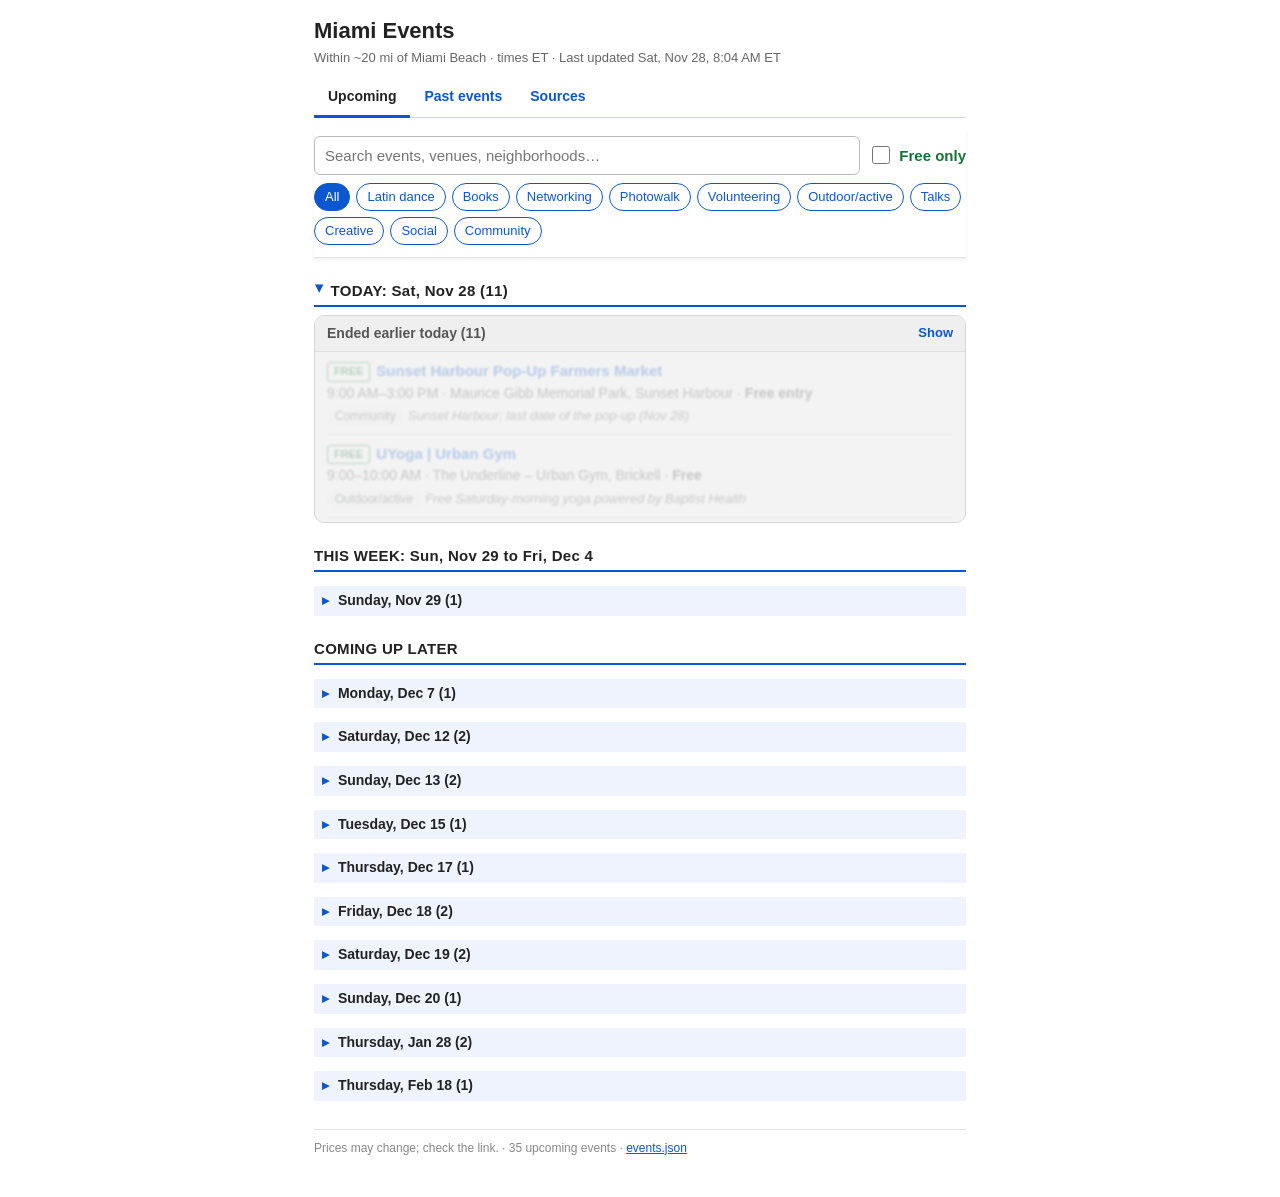
==== commit 4c9bdacd: "Update events 2026-11-28" ====
--- a/index.html
+++ b/index.html
@@ -4,18 +4,18 @@
 <meta name="viewport" content="width=device-width, initial-scale=1">
 <meta name="robots" content="noindex, nofollow">
 <title>Miami Events</title>
-<link rel="stylesheet" href="style.css?v=1795784467">
+<link rel="stylesheet" href="style.css?v=1795871076">
 </head><body><div class="wrap">
 <h1>Miami Events</h1>
-<p class="sub">Within ~20 mi of Miami Beach · times ET · Last updated Fri, Nov 27, 8:01 AM ET</p>
+<p class="sub">Within ~20 mi of Miami Beach · times ET · Last updated Sat, Nov 28, 8:04 AM ET</p>
 <nav class="tabs" aria-label="Pages"><a href="index.html" class="on" aria-current="page">Upcoming</a><a href="past.html">Past events</a><a href="sources.html">Sources</a></nav>
 <div class="controls">
 <div class="row"><input id="q" type="search" placeholder="Search events, venues, neighborhoods…" aria-label="Search">
 <label class="toggle"><input type="checkbox" id="freeonly"> Free only</label></div>
 <div class="chips" role="group" aria-label="Categories"><button class="chip on" data-cat="all" type="button">All</button><button class="chip" data-cat="dance" type="button">Latin dance</button><button class="chip" data-cat="books" type="button">Books</button><button class="chip" data-cat="networking" type="button">Networking</button><button class="chip" data-cat="photowalk" type="button">Photowalk</button><button class="chip" data-cat="volunteering" type="button">Volunteering</button><button class="chip" data-cat="outdoor" type="button">Outdoor/active</button><button class="chip" data-cat="talks" type="button">Talks</button><button class="chip" data-cat="creative" type="button">Creative</button><button class="chip" data-cat="social" type="button">Social</button><button class="chip" data-cat="community" type="button">Community</button></div>
 </div>
-<section class="sec" id="today"><h2 class="todayhd" role="button" tabindex="0" aria-expanded="true"><span class="caret">&#9656;</span> TODAY: Fri, Nov 27 (<span class="dayn">7</span>)</h2><div class="endedblk collapsed hidden" id="ended"><button class="endedhd" type="button" aria-expanded="false" aria-controls="endedbody"><span>Ended earlier today (<span class="endedn">0</span>)</span><span class="endedact">Show</span></button><div class="endedbody" id="endedbody"><ul></ul><div class="veil"></div></div></div><div class="daygroup"><ul id="todaylist"><li class="ev" data-free="1" data-cat="social" data-end="2026-11-27T11:00:00-05:00" data-i="0" data-start="2026-11-27T10:00:00-05:00" data-text="tasting at ten - miami counter culture coffee little haiti / north miami ave 7450 n miami ave, miami, fl 33150 free (rsvp) social aggregator mirror of eventbrite (eventing.ing) shows free / sold out; original eventbrite page returned 404 on 2026-11-23. address 7450 n miami ave. check."><span class="lbl soldq" title="Listing may say sold out; check the event page">May be sold out – check</span><span class="lbl free">Free</span><a href="https://www.eventbrite.com/e/tasting-at-ten-miami-tickets-1979225692325" target="_blank" rel="noopener">Tasting at Ten - Miami</a><div class="meta">10:00–11:00 AM<span class="endpill">Ended</span> · Counter Culture Coffee, Little Haiti / North Miami Ave · <b>Free (RSVP)</b></div><span class="tag">Social</span> <span class="note">Aggregator mirror of Eventbrite (eventing.ing) shows Free / Sold out; original Eventbrite page returned 404 on 2026-11-23. Address 7450 N Miami Ave. Check.</span></li><li class="ev" data-free="1" data-cat="community" data-end="2026-11-27T21:00:00-05:00" data-i="1" data-start="2026-11-27T17:00:00-05:00" data-text="miami worldcenter &quot;night market&quot; - fridays at 5:00pm miami worldcenter downtown miami 850 ne 2nd ave, miami, fl 33132 free community "><span class="lbl free">Free</span><a href="https://www.eventbrite.com/e/miami-worldcenter-night-market-fridays-at-500pm-tickets-1997910030684" target="_blank" rel="noopener">Miami Worldcenter &quot;Night Market&quot; - Fridays at 5:00pm</a><div class="meta">5:00–9:00 PM<span class="endpill">Ended</span> · Miami Worldcenter, Downtown Miami · <b>Free</b></div><span class="tag">Community</span></li><li class="ev" data-free="1" data-cat="community" data-end="2026-11-27T21:30:00-05:00" data-i="2" data-start="2026-11-27T18:30:00-05:00" data-text="friday night kirtan sacred vedic arts | museum &amp; cultural center buena vista 137 ne 47th st, miami, fl 33137 free (eventbrite $0) community kirtan 6:30–8:30 pm, then vegan/vegetarian prasadam 8:30–9:30 pm"><span class="lbl free">Free</span><a href="https://www.eventbrite.com/e/friday-night-kirtan-tickets-1979808162509" target="_blank" rel="noopener">FRIDAY NIGHT KIRTAN</a><div class="meta">6:30–9:30 PM<span class="endpill">Ended</span> · Sacred Vedic Arts | Museum &amp; Cultural Center, Buena Vista · <b>Free (Eventbrite $0)</b></div><span class="tag">Community</span> <span class="note">Kirtan 6:30–8:30 PM, then vegan/vegetarian prasadam 8:30–9:30 PM</span></li><li class="ev" data-free="0" data-cat="dance" data-end="2026-11-27T22:00:00-05:00" data-i="3" data-start="2026-11-27T19:00:00-05:00" data-text="master salsa and bachata at mdc miami dance center north miami beach 2165 ne 163rd st, north miami beach, fl 33162 $24.80–$70.48 latin dance "><span class="lbl paid">Paid</span><a href="https://www.eventbrite.com/e/master-salsa-and-bachata-at-mdc-tickets-1996304992973" target="_blank" rel="noopener">Master Salsa and Bachata at MDC</a><div class="meta">7:00–10:00 PM<span class="endpill">Ended</span> · Miami Dance Center, North Miami Beach · <b>$24.80–$70.48</b></div><span class="tag">Latin dance</span></li><li class="ev" data-free="0" data-cat="creative" data-end="2026-11-27T22:00:00-05:00" data-i="4" data-start="2026-11-27T19:30:00-05:00" data-text="tee sanders miami improv comedy theater doral 3450 nw 83rd ave, suite 224, doral, fl 33122 cost unknown (tickets via miami improv) creative 21+; two-drink minimum"><span class="lbl paid">Paid</span><a href="https://www.miamiimprov.com/events/147184" target="_blank" rel="noopener">Tee Sanders</a><div class="meta">7:30–10:00 PM<span class="endpill">Ended</span> · Miami Improv Comedy Theater, Doral · <b>Cost unknown (tickets via Miami Improv)</b></div><span class="tag">Creative</span> <span class="note">21+; two-drink minimum</span></li><li class="ev" data-free="0" data-cat="creative" data-end="2026-11-27T21:30:00-05:00" data-i="5" data-start="2026-11-27T20:00:00-05:00" data-text="sillies on south beach comedy show south beach brewing company taproom &amp; restaurant south beach 210 11th st, miami beach, fl 33139 $2.91–$15.50 creative "><span class="lbl paid">Paid</span><a href="https://www.eventbrite.com/e/sillies-on-south-beach-comedy-show-tickets-2004554158449" target="_blank" rel="noopener">Sillies on South Beach Comedy Show</a><div class="meta">8:00–9:30 PM<span class="endpill">Ended</span> · South Beach Brewing Company Taproom &amp; Restaurant, South Beach · <b>$2.91–$15.50</b></div><span class="tag">Creative</span></li><li class="ev" data-free="0" data-cat="dance" data-end="2026-11-28T02:00:00-05:00" data-i="6" data-start="2026-11-27T21:00:00-05:00" data-text="the bachata overdose social vk dance arena hallandale beach 3129 w hallandale beach blvd, hallandale beach, fl 33009 $19.10–$24.80 latin dance thanksgiving edition, bachata + salsa rooms; also on eventbrite"><span class="lbl paid">Paid</span><a href="https://www.meetup.com/bachata-classes-and-socials-in-miami/events/313072039/" target="_blank" rel="noopener">THE BACHATA OVERDOSE SOCIAL</a><div class="meta">9:00 PM–2:00 AM<span class="endpill">Ended</span> · VK Dance ARENA, Hallandale Beach · <b>$19.10–$24.80</b></div><span class="tag">Latin dance</span> <span class="note">Thanksgiving edition, bachata + salsa rooms; also on Eventbrite</span></li></ul></div><p class="empty">No matching events today.</p></section><section class="sec" id="week"><h2>THIS WEEK: Sat, Nov 28 to Thu, Dec 3</h2><div class="daygroup fold folded"><h3 class="day" role="button" tabindex="0" aria-expanded="false"><span class="caret">&#9656;</span> Saturday, Nov 28 (<span class="dayn">11</span>)</h3><ul><li class="ev" data-free="1" data-cat="community" data-end="2026-11-28T15:00:00-05:00" data-text="sunset harbour pop-up farmers market maurice gibb memorial park sunset harbour 18th st &amp; purdy ave, miami beach, fl 33139 free entry community sunset harbour; last date of the pop-up (nov 28)"><span class="lbl free">Free</span><a href="https://dishmiami.com/events/sunset-harbour-farmers-market" target="_blank" rel="noopener">Sunset Harbour Pop-Up Farmers Market</a><div class="meta">9:00 AM–3:00 PM · Maurice Gibb Memorial Park, Sunset Harbour · <b>Free entry</b></div><span class="tag">Community</span> <span class="note">Sunset Harbour; last date of the pop-up (Nov 28)</span></li><li class="ev" data-free="1" data-cat="outdoor" data-end="2026-11-28T10:00:00-05:00" data-text="uyoga | urban gym the underline – urban gym brickell sw 7th st &amp; sw 1st ave, miami, fl 33131 free outdoor/active free saturday-morning yoga powered by baptist health"><span class="lbl free">Free</span><a href="https://www.theunderline.org/events" target="_blank" rel="noopener">UYoga | Urban Gym</a><div class="meta">9:00–10:00 AM · The Underline – Urban Gym, Brickell · <b>Free</b></div><span class="tag">Outdoor/active</span> <span class="note">Free Saturday-morning yoga powered by Baptist Health</span></li><li class="ev" data-free="1" data-cat="outdoor" data-end="2026-11-28T10:00:00-05:00" data-text="donation based yoga with life center at lincoln road life center south beach 437 lincoln rd, miami beach, fl 33139 donation-based outdoor/active "><span class="lbl free">Free</span><a href="https://www.eventbrite.com/e/donation-based-yoga-with-life-center-at-lincoln-road-tickets-1994687349558" target="_blank" rel="noopener">Donation Based Yoga with Life Center at Lincoln Road</a><div class="meta">9:00–10:00 AM · Life Center, South Beach · <b>Donation-based</b></div><span class="tag">Outdoor/active</span></li><li class="ev" data-free="1" data-cat="community" data-end="2026-11-28T16:00:00-05:00" data-text="the underline market the underline inter stage brickell 805 sw 1st ave, miami, fl 33130 free community underline site lists next market dec 5; eventbrite lists nov 28 – check"><span class="lbl free">Free</span><a href="https://www.eventbrite.com/e/the-underline-market-tickets-2002600613343" target="_blank" rel="noopener">The Underline Market</a><div class="meta">9:00 AM–4:00 PM · The Underline Inter Stage, Brickell · <b>Free</b></div><span class="tag">Community</span> <span class="note">Underline site lists next market Dec 5; Eventbrite lists Nov 28 – check</span></li><li class="ev" data-free="1" data-cat="volunteering" data-end="2026-11-28T12:30:00-05:00" data-text="volunteer  ecoaction day - a.d. barnes nature center a.d. barnes park nature center miami 3401 sw 72nd ave, miami, fl 33155 free volunteering eventbrite multi-date page shows sold-out status for some date – check availability"><span class="lbl free">Free</span><a href="https://www.eventbrite.com/e/volunteer-ecoaction-day-ad-barnes-nature-center-tickets-1598158116949" target="_blank" rel="noopener">Volunteer  EcoAction Day - A.D. Barnes Nature Center</a><div class="meta">9:30 AM–12:30 PM · A.D. Barnes Park Nature Center, Miami · <b>Free</b></div><span class="tag">Volunteering</span> <span class="note">Eventbrite multi-date page shows sold-out status for some date – check availability</span></li><li class="ev" data-free="1" data-cat="talks" data-end="2026-11-28T11:30:00-05:00" data-text="miami beach architecture talk jewish museum of florida south beach 301 washington ave, miami beach, fl 33139 free talks "><span class="lbl free">Free</span><a href="https://www.eventbrite.com/e/miami-beach-architecture-talk-tickets-2003618236080" target="_blank" rel="noopener">Miami Beach Architecture Talk</a><div class="meta">10:30–11:30 AM · Jewish Museum of Florida, South Beach · <b>Free</b></div><span class="tag">Talks</span></li><li class="ev" data-free="1" data-cat="dance" data-end="2026-11-29T03:00:00-05:00" data-text="salsa saturdays wynwood | free classes + after party with rsvp 150 nw 24th st wynwood 150 nw 24th st, miami, fl 33127 free classes with rsvp (tiers up to $287.41) latin dance "><span class="lbl free">Free</span><a href="https://www.eventbrite.com/e/salsa-saturdays-wynwood-free-classes-after-party-with-rsvp-tickets-1982403892407" target="_blank" rel="noopener">Salsa Saturdays Wynwood | FREE Classes + After Party with RSVP</a><div class="meta">10:00 PM–3:00 AM · 150 NW 24th St, Wynwood · <b>Free classes with RSVP (tiers up to $287.41)</b></div><span class="tag">Latin dance</span></li><li class="ev" data-free="0" data-cat="creative" data-end="2026-11-28T21:30:00-05:00" data-text="tee sanders miami improv comedy theater doral 3450 nw 83rd ave, suite 224, doral, fl 33122 cost unknown (tickets via miami improv) creative 21+; two-drink minimum"><span class="lbl paid">Paid</span><a href="https://www.miamiimprov.com/events/147184" target="_blank" rel="noopener">Tee Sanders</a><div class="meta">7:00–9:30 PM · Miami Improv Comedy Theater, Doral · <b>Cost unknown (tickets via Miami Improv)</b></div><span class="tag">Creative</span> <span class="note">21+; two-drink minimum</span></li><li class="ev" data-free="0" data-cat="dance" data-end="2026-11-29T01:00:00-05:00" data-text="miami bachata motion saturday social inner motion dance studio hallandale beach 216 ne 1st ave, hallandale beach, fl 33009 $12.51–$28.52 latin dance "><span class="lbl paid">Paid</span><a href="https://www.eventbrite.com/e/miami-bachata-motion-saturday-social-tickets-1999816898176" target="_blank" rel="noopener">Miami Bachata Motion Saturday Social</a><div class="meta">8:00 PM–1:00 AM · Inner Motion Dance Studio, Hallandale Beach · <b>$12.51–$28.52</b></div><span class="tag">Latin dance</span></li><li class="ev" data-free="0" data-cat="creative" data-end="2026-11-28T22:30:00-05:00" data-text="saturday gigantic improv comedy show villain theater little haiti 5865 ne 2nd ave, miami, fl 33137 $26.27 creative "><span class="lbl paid">Paid</span><a href="https://www.villaintheater.com/all-shows/sg112826" target="_blank" rel="noopener">Saturday Gigantic Improv Comedy Show</a><div class="meta">8:30–10:30 PM · Villain Theater, Little Haiti · <b>$26.27</b></div><span class="tag">Creative</span></li><li class="ev" data-free="0" data-cat="creative" data-end="2026-11-28T22:30:00-05:00" data-text="so lit saturday blackbird ordinary comedy night blackbird ordinary brickell 729 sw 1st ave, miami, fl 33130 cost unknown (rsvp on eventbrite) creative "><span class="lbl paid">Paid</span><a href="https://www.meetup.com/miami-stand-up-comedy-meetup/events/317350150/" target="_blank" rel="noopener">SO LIT Saturday Blackbird Ordinary Comedy Night</a><div class="meta">9:00–10:30 PM · Blackbird Ordinary, Brickell · <b>Cost unknown (RSVP on Eventbrite)</b></div><span class="tag">Creative</span></li></ul></div><div class="daygroup fold folded"><h3 class="day" role="button" tabindex="0" aria-expanded="false"><span class="caret">&#9656;</span> Sunday, Nov 29 (<span class="dayn">5</span>)</h3><ul><li class="ev" data-free="1" data-cat="volunteering" data-end="2026-11-29T10:30:00-05:00" data-text="volunteer at the green haven project garden (community wellness) the green haven project overtown 1160 nw 2nd ave, miami, fl 33136 free volunteering "><span class="lbl free">Free</span><a href="https://www.eventbrite.com/e/volunteer-at-the-green-haven-project-garden-community-wellness-tickets-2005050562206" target="_blank" rel="noopener">Volunteer at the Green Haven Project Garden (community wellness)</a><div class="meta">8:30–10:30 AM · The Green Haven Project, Overtown · <b>Free</b></div><span class="tag">Volunteering</span></li><li class="ev" data-free="1" data-cat="community" data-end="2026-11-29T17:00:00-05:00" data-text="lincoln road antique &amp; collectible market lincoln road south beach lincoln rd, miami beach, fl 33139 free community "><span class="lbl free">Free</span><a href="https://www.eventbrite.com/e/lincoln-road-antique-collectible-market-tickets-1991584081600" target="_blank" rel="noopener">Lincoln Road Antique &amp; Collectible Market</a><div class="meta">9:00 AM–5:00 PM · Lincoln Road, South Beach · <b>Free</b></div><span class="tag">Community</span></li><li class="ev" data-free="1" data-cat="community" data-end="2026-11-29T15:30:00-05:00" data-text="vizcaya village farmers market vizcaya village coconut grove 3250 s miami ave, miami, fl 33129 free community "><span class="lbl free">Free</span><a href="https://www.eventbrite.com/e/free-vizcaya-village-farmers-market-tickets-1979764542039" target="_blank" rel="noopener">Vizcaya Village Farmers Market</a><div class="meta">9:30 AM–3:30 PM · Vizcaya Village, Coconut Grove · <b>Free</b></div><span class="tag">Community</span></li><li class="ev" data-free="1" data-cat="books" data-text="an afternoon with dennis scholl in conversation with mitchell kaplan books &amp; books coral gables 265 aragon ave, coral gables, fl 33134 free books "><span class="lbl free">Free</span><a href="https://www.eventbrite.com/e/an-afternoon-with-dennis-scholl-in-conversation-with-mitchell-kaplan-tickets-2004132494240" target="_blank" rel="noopener">An Afternoon with Dennis Scholl in conversation with Mitchell Kaplan</a><div class="meta">2:00 PM · Books &amp; Books, Coral Gables · <b>Free</b></div><span class="tag">Books</span></li><li class="ev" data-free="1" data-cat="photowalk" data-end="2026-11-29T18:00:00-05:00" data-text="photowalk - vice city stockyard the dock wynwood 400 nw 26th st, miami, fl 33127 free (meetup rsvp) photowalk meetup: street photography - miami beach (read-only)"><span class="lbl free">Free</span><a href="https://www.meetup.com/street-photography-miami-beach/events/317321169/" target="_blank" rel="noopener">Photowalk - Vice City Stockyard</a><div class="meta">3:00–6:00 PM · The DOCK, Wynwood · <b>Free (Meetup RSVP)</b></div><span class="tag">Photowalk</span> <span class="note">Meetup: Street Photography - Miami Beach (read-only)</span></li></ul></div><div class="daygroup fold folded"><h3 class="day" role="button" tabindex="0" aria-expanded="false"><span class="caret">&#9656;</span> Monday, Nov 30 (<span class="dayn">1</span>)</h3><ul><li class="ev" data-free="0" data-cat="creative" data-end="2026-11-30T16:00:00-05:00" data-text="new world center tours new world center south beach 500 17th st, miami beach $15 creative 45–60 min guided tour of the frank gehry building; nws cancels tours with no bookings 24h before"><span class="lbl paid">Paid</span><a href="https://www.nws.edu/tickets/concerts-and-events/2026-27-season/new-world-center-tours/?date=2026-11-30" target="_blank" rel="noopener">New World Center Tours</a><div class="meta">3:00–4:00 PM · New World Center, South Beach · <b>$15</b></div><span class="tag">Creative</span> <span class="note">45–60 min guided tour of the Frank Gehry building; NWS cancels tours with no bookings 24h before</span></li></ul></div><div class="daygroup fold folded"><h3 class="day" role="button" tabindex="0" aria-expanded="false"><span class="caret">&#9656;</span> Thursday, Dec 3 (<span class="dayn">2</span>)</h3><ul><li class="ev" data-free="1" data-cat="creative" data-end="2026-12-03T12:00:00-05:00" data-text="baker&#x27;s brunch: open studios &amp; cafecito bakehouse art complex wynwood 561 northwest 32nd street, miami, fl 33127, miami free (rsvp) creative bakehouse open studios (miami art week)"><span class="lbl free">Free</span><a href="https://www.bacfl.org/events/bakers-brunch-open-studios-cafecito" target="_blank" rel="noopener">Baker&#x27;s Brunch: Open Studios &amp; Cafecito</a><div class="meta">9:00 AM–12:00 PM · Bakehouse Art Complex, Wynwood · <b>Free (RSVP)</b></div><span class="tag">Creative</span> <span class="note">Bakehouse open studios (Miami Art Week)</span></li><li class="ev" data-free="0" data-cat="networking" data-end="2026-12-03T21:00:00-05:00" data-text="miami hottest networking event for young professionals negroni brickell brickell 955 s miami ave, miami, fl 33130 $10.54–$22.52 networking "><span class="lbl paid">Paid</span><a href="https://www.eventbrite.com/e/miami-hottest-networking-event-for-young-professionals-tickets-2002064658287" target="_blank" rel="noopener">Miami Hottest Networking Event For Young Professionals</a><div class="meta">7:00–9:00 PM · Negroni Brickell, Brickell · <b>$10.54–$22.52</b></div><span class="tag">Networking</span></li></ul></div><p class="empty">No matching events this week.</p></section><section class="sec" id="later"><h2>COMING UP LATER</h2><div class="daygroup fold folded"><h3 class="day" role="button" tabindex="0" aria-expanded="false"><span class="caret">&#9656;</span> Friday, Dec 4 (<span class="dayn">1</span>)</h3><ul><li class="ev" data-free="1" data-cat="social" data-end="2026-12-04T11:00:00-05:00" data-text="tasting at ten - miami counter culture coffee little haiti / north miami ave 7450 n miami ave, miami, fl 33150 free (rsvp) social weekly friday coffee tasting; standing interest"><span class="lbl free">Free</span><a href="https://www.eventbrite.com/e/tasting-at-ten-miami-tickets-1979225693328" target="_blank" rel="noopener">Tasting at Ten - Miami</a><div class="meta">10:00–11:00 AM · Counter Culture Coffee, Little Haiti / North Miami Ave · <b>Free (RSVP)</b></div><span class="tag">Social</span> <span class="note">Weekly Friday coffee tasting; standing interest</span></li></ul></div><div class="daygroup fold folded"><h3 class="day" role="button" tabindex="0" aria-expanded="false"><span class="caret">&#9656;</span> Monday, Dec 7 (<span class="dayn">1</span>)</h3><ul><li class="ev" data-free="1" data-cat="social" data-end="2026-12-07T14:00:00-05:00" data-text="catalog cupping  - counter culture coffee miami counter culture coffee miami miami  free (rsvp) social monthly coffee cupping; taste counter culture menu"><span class="lbl free">Free</span><a href="https://www.eventbrite.com/e/catalog-cupping-counter-culture-coffee-miami-tickets-1976621804025" target="_blank" rel="noopener">Catalog Cupping  - Counter Culture Coffee Miami</a><div class="meta">1:00–2:00 PM · Counter Culture Coffee Miami, Miami · <b>Free (RSVP)</b></div><span class="tag">Social</span> <span class="note">Monthly coffee cupping; taste Counter Culture menu</span></li></ul></div><div class="daygroup fold folded"><h3 class="day" role="button" tabindex="0" aria-expanded="false"><span class="caret">&#9656;</span> Saturday, Dec 12 (<span class="dayn">2</span>)</h3><ul><li class="ev" data-free="1" data-cat="creative" data-text="wallcast® concert: denève: brahms 3 soundscape park south beach 400 17th st, miami beach, fl 33139 free – wallcast® concerts are free, no tickets required creative new world symphony"><span class="lbl free">Free</span><a href="https://www.nws.edu/tickets/concerts-and-events/2026-27-season/wallcast-concerts/wallcast-concert-den%C3%A8ve-brahms-3/" target="_blank" rel="noopener">WALLCAST® Concert: Denève: Brahms 3</a><div class="meta">7:30 PM · SoundScape Park, South Beach · <b>Free – WALLCAST® concerts are free, no tickets required</b></div><span class="tag">Creative</span> <span class="note">New World Symphony</span></li><li class="ev" data-free="0" data-cat="creative" data-text="denève: brahms 3 new world center south beach 500 17th st, miami beach, fl 33139 see event page creative new world symphony"><span class="lbl paid">Paid</span><a href="https://www.nws.edu/tickets/concerts-and-events/2026-27-season/deneve-brahms-3/" target="_blank" rel="noopener">Denève: Brahms 3</a><div class="meta">7:30 PM · New World Center, South Beach · <b>See event page</b></div><span class="tag">Creative</span> <span class="note">New World Symphony</span></li></ul></div><div class="daygroup fold folded"><h3 class="day" role="button" tabindex="0" aria-expanded="false"><span class="caret">&#9656;</span> Sunday, Dec 13 (<span class="dayn">2</span>)</h3><ul><li class="ev" data-free="0" data-cat="dance" data-end="2026-12-13T20:00:00-05:00" data-text="un party de bachata usa tour - miami - furia rooftop furia disco miami wynwood 31 nw 36th st, miami, fl 33127 $24.80–$47.64 latin dance daytime rooftop bachata, salsa &amp; típico party; eventbrite now lists sun nov 15 (was oct 18), tickets on sale from nov 15 (checked oct 18); eventbrite page shows dec 13, 2026 (was saved as nov 15); rechecked nov 15"><span class="lbl paid">Paid</span><a href="https://www.eventbrite.com/e/un-party-de-bachata-usa-tour-miami-furia-rooftop-tickets-2000140815020" target="_blank" rel="noopener">Un Party De Bachata USA TOUR - Miami - Furia Rooftop</a><div class="meta">1:00–8:00 PM · Furia Disco Miami, Wynwood · <b>$24.80–$47.64</b></div><span class="tag">Latin dance</span> <span class="note">daytime rooftop bachata, salsa &amp; típico party; Eventbrite now lists Sun Nov 15 (was Oct 18), tickets on sale from Nov 15 (checked Oct 18); Eventbrite page shows Dec 13, 2026 (was saved as Nov 15); rechecked Nov 15</span></li><li class="ev" data-free="0" data-cat="creative" data-text="denève: brahms 3 new world center south beach 500 17th st, miami beach, fl 33139 see event page creative new world symphony"><span class="lbl paid">Paid</span><a href="https://www.nws.edu/tickets/concerts-and-events/2026-27-season/deneve-brahms-3/" target="_blank" rel="noopener">Denève: Brahms 3</a><div class="meta">2:00 PM · New World Center, South Beach · <b>See event page</b></div><span class="tag">Creative</span> <span class="note">New World Symphony</span></li></ul></div><div class="daygroup fold folded"><h3 class="day" role="button" tabindex="0" aria-expanded="false"><span class="caret">&#9656;</span> Tuesday, Dec 15 (<span class="dayn">1</span>)</h3><ul><li class="ev" data-free="0" data-cat="creative" data-text="notes on being new world center south beach 500 17th st, miami beach, fl 33139 pay what you wish (suggested $10) creative new world symphony"><span class="lbl paid">Paid</span><a href="https://www.nws.edu/tickets/concerts-and-events/2026-27-season/notes-on-being/" target="_blank" rel="noopener">Notes on Being</a><div class="meta">7:30 PM · New World Center, South Beach · <b>Pay what you wish (suggested $10)</b></div><span class="tag">Creative</span> <span class="note">New World Symphony</span></li></ul></div><div class="daygroup fold folded"><h3 class="day" role="button" tabindex="0" aria-expanded="false"><span class="caret">&#9656;</span> Thursday, Dec 17 (<span class="dayn">1</span>)</h3><ul><li class="ev" data-free="1" data-cat="creative" data-end="2026-12-17T21:00:00-05:00" data-text="lincoln road art walk lincoln road south beach 1100 lincoln road, miami beach, fl 33139 free creative self-guided gallery walk (oolite arts, fiu urban studios, more); culture crawl night"><span class="lbl free">Free</span><a href="https://events.miamibeachfl.gov/event/lincoln-road-art-walk/2026-12-17/" target="_blank" rel="noopener">Lincoln Road Art Walk</a><div class="meta">6:00–9:00 PM · Lincoln Road, South Beach · <b>Free</b></div><span class="tag">Creative</span> <span class="note">Self-guided gallery walk (Oolite Arts, FIU Urban Studios, more); Culture Crawl night</span></li></ul></div><div class="daygroup fold folded"><h3 class="day" role="button" tabindex="0" aria-expanded="false"><span class="caret">&#9656;</span> Friday, Dec 18 (<span class="dayn">2</span>)</h3><ul><li class="ev" data-free="1" data-cat="creative" data-text="sounds of the season, presented by the city of miami beach new world center south beach 500 17th st, miami beach, fl 33139 free for miami beach residents (per nws): tickets at nws box office from nov 2, limit 4 per household, proof of miami beach residency required creative new world symphony"><span class="lbl free">Free</span><a href="https://www.nws.edu/tickets/concerts-and-events/2026-27-season/sounds-of-the-season-cmb/" target="_blank" rel="noopener">Sounds of the Season, Presented by the City of Miami Beach</a><div class="meta">7:30 PM · New World Center, South Beach · <b>Free for Miami Beach residents (per NWS): tickets at NWS Box Office from Nov 2, limit 4 per household, proof of Miami Beach residency required</b></div><span class="tag">Creative</span> <span class="note">New World Symphony</span></li><li class="ev" data-free="0" data-cat="creative" data-end="2026-12-18T21:30:00-05:00" data-text="the moth grandslam the black archives historic lyric theater cultural arts complex overtown 819 nw 2nd avenue, miami, fl 33136, miami $37.05 creative storytelling competition"><span class="lbl paid">Paid</span><a href="https://www.eventbrite.com/e/the-moth-grandslam-tickets-2002952855910" target="_blank" rel="noopener">The Moth GrandSLAM</a><div class="meta">7:30–9:30 PM · The Black Archives Historic Lyric Theater Cultural Arts Complex, Overtown · <b>$37.05</b></div><span class="tag">Creative</span> <span class="note">storytelling competition</span></li></ul></div><div class="daygroup fold folded"><h3 class="day" role="button" tabindex="0" aria-expanded="false"><span class="caret">&#9656;</span> Saturday, Dec 19 (<span class="dayn">2</span>)</h3><ul><li class="ev" data-free="1" data-cat="creative" data-text="wallcast® concert: sounds of the season soundscape park south beach 400 17th st, miami beach, fl 33139 free – wallcast® concerts are free, no tickets required creative new world symphony"><span class="lbl free">Free</span><a href="https://www.nws.edu/tickets/concerts-and-events/2026-27-season/wallcast-concerts/wallcast-concert-sounds-of-the-season/" target="_blank" rel="noopener">WALLCAST® Concert: Sounds of the Season</a><div class="meta">7:30 PM · SoundScape Park, South Beach · <b>Free – WALLCAST® concerts are free, no tickets required</b></div><span class="tag">Creative</span> <span class="note">New World Symphony</span></li><li class="ev" data-free="0" data-cat="creative" data-text="sounds of the season new world center south beach 500 17th st, miami beach, fl 33139 see event page creative new world symphony"><span class="lbl paid">Paid</span><a href="https://www.nws.edu/tickets/concerts-and-events/2026-27-season/sounds-of-the-season/" target="_blank" rel="noopener">Sounds of the Season</a><div class="meta">7:30 PM · New World Center, South Beach · <b>See event page</b></div><span class="tag">Creative</span> <span class="note">New World Symphony</span></li></ul></div><div class="daygroup fold folded"><h3 class="day" role="button" tabindex="0" aria-expanded="false"><span class="caret">&#9656;</span> Sunday, Dec 20 (<span class="dayn">1</span>)</h3><ul><li class="ev" data-free="0" data-cat="creative" data-text="remembering mtt new world center south beach 500 17th st, miami beach, fl 33139 see event page creative new world symphony"><span class="lbl paid">Paid</span><a href="https://www.nws.edu/tickets/concerts-and-events/2026-27-season/remembering-mtt/" target="_blank" rel="noopener">Remembering MTT</a><div class="meta">2:00 PM · New World Center, South Beach · <b>See event page</b></div><span class="tag">Creative</span> <span class="note">New World Symphony</span></li></ul></div><div class="daygroup fold folded"><h3 class="day" role="button" tabindex="0" aria-expanded="false"><span class="caret">&#9656;</span> Thursday, Jan 28 (<span class="dayn">2</span>)</h3><ul><li class="ev" data-free="1" data-cat="networking" data-end="2027-01-28T20:00:00-05:00" data-text="women in tech miami 2026 arlo wynwood miami wynwood 2217 nw miami ct, miami, fl 33127 free–$46.49 networking "><span class="lbl free">Free</span><a href="https://www.eventbrite.com/e/women-in-tech-miami-2026-tickets-2003680201420" target="_blank" rel="noopener">Women in Tech Miami 2026</a><div class="meta">6:00–8:00 PM · Arlo Wynwood Miami, Wynwood · <b>Free–$46.49</b></div><span class="tag">Networking</span></li><li class="ev" data-free="0" data-cat="networking" data-end="2027-01-28T21:00:00-05:00" data-text="miami tech mixer 2026 arlo wynwood miami wynwood 2217 nw miami ct, miami see event page networking paid event; tickets via link on meetup page"><span class="lbl paid">Paid</span><a href="https://www.meetup.com/miamitech/events/316420209/" target="_blank" rel="noopener">Miami Tech Mixer 2026</a><div class="meta">6:00–9:00 PM · Arlo Wynwood Miami, Wynwood · <b>See event page</b></div><span class="tag">Networking</span> <span class="note">paid event; tickets via link on Meetup page</span></li></ul></div><div class="daygroup fold folded"><h3 class="day" role="button" tabindex="0" aria-expanded="false"><span class="caret">&#9656;</span> Thursday, Feb 18 (<span class="dayn">1</span>)</h3><ul><li class="ev" data-free="0" data-cat="talks" data-end="2027-02-18T21:30:00-05:00" data-text="jake cohen miami beach jcc miami beach 4221 pine tree dr, miami beach, fl see event page talks cookbook author chef jake cohen: cooking demo, tasting and conversation (mbjcc lists thu, feb 18)"><span class="lbl paid">Paid</span><a href="https://mbjcc.org/events/jake-cohen/" target="_blank" rel="noopener">Jake Cohen</a><div class="meta">7:30–9:30 PM · Miami Beach JCC, Miami Beach · <b>See event page</b></div><span class="tag">Talks</span> <span class="note">cookbook author Chef Jake Cohen: cooking demo, tasting and conversation (MBJCC lists Thu, Feb 18)</span></li></ul></div><p class="empty">No matching events.</p></section>
-<footer>Prices may change; check the link. · 42 upcoming events · <a href="events.json" style="color:#0b57d0">events.json</a></footer>
+<section class="sec" id="today"><h2 class="todayhd" role="button" tabindex="0" aria-expanded="true"><span class="caret">&#9656;</span> TODAY: Sat, Nov 28 (<span class="dayn">11</span>)</h2><div class="endedblk collapsed hidden" id="ended"><button class="endedhd" type="button" aria-expanded="false" aria-controls="endedbody"><span>Ended earlier today (<span class="endedn">0</span>)</span><span class="endedact">Show</span></button><div class="endedbody" id="endedbody"><ul></ul><div class="veil"></div></div></div><div class="daygroup"><ul id="todaylist"><li class="ev" data-free="1" data-cat="community" data-end="2026-11-28T15:00:00-05:00" data-i="0" data-start="2026-11-28T09:00:00-05:00" data-text="sunset harbour pop-up farmers market maurice gibb memorial park sunset harbour 18th st &amp; purdy ave, miami beach, fl 33139 free entry community sunset harbour; last date of the pop-up (nov 28)"><span class="lbl free">Free</span><a href="https://dishmiami.com/events/sunset-harbour-farmers-market" target="_blank" rel="noopener">Sunset Harbour Pop-Up Farmers Market</a><div class="meta">9:00 AM–3:00 PM<span class="endpill">Ended</span> · Maurice Gibb Memorial Park, Sunset Harbour · <b>Free entry</b></div><span class="tag">Community</span> <span class="note">Sunset Harbour; last date of the pop-up (Nov 28)</span></li><li class="ev" data-free="1" data-cat="outdoor" data-end="2026-11-28T10:00:00-05:00" data-i="1" data-start="2026-11-28T09:00:00-05:00" data-text="uyoga | urban gym the underline – urban gym brickell sw 7th st &amp; sw 1st ave, miami, fl 33131 free outdoor/active free saturday-morning yoga powered by baptist health"><span class="lbl free">Free</span><a href="https://www.theunderline.org/events" target="_blank" rel="noopener">UYoga | Urban Gym</a><div class="meta">9:00–10:00 AM<span class="endpill">Ended</span> · The Underline – Urban Gym, Brickell · <b>Free</b></div><span class="tag">Outdoor/active</span> <span class="note">Free Saturday-morning yoga powered by Baptist Health</span></li><li class="ev" data-free="1" data-cat="outdoor" data-end="2026-11-28T10:00:00-05:00" data-i="2" data-start="2026-11-28T09:00:00-05:00" data-text="donation based yoga with life center at lincoln road life center south beach 437 lincoln rd, miami beach, fl 33139 donation-based outdoor/active "><span class="lbl free">Free</span><a href="https://www.eventbrite.com/e/donation-based-yoga-with-life-center-at-lincoln-road-tickets-1994687349558" target="_blank" rel="noopener">Donation Based Yoga with Life Center at Lincoln Road</a><div class="meta">9:00–10:00 AM<span class="endpill">Ended</span> · Life Center, South Beach · <b>Donation-based</b></div><span class="tag">Outdoor/active</span></li><li class="ev" data-free="1" data-cat="community" data-end="2026-11-28T16:00:00-05:00" data-i="3" data-start="2026-11-28T09:00:00-05:00" data-text="the underline market the underline inter stage brickell 805 sw 1st ave, miami, fl 33130 free community underline site lists next market dec 5; eventbrite lists nov 28 – check"><span class="lbl free">Free</span><a href="https://www.eventbrite.com/e/the-underline-market-tickets-2002600613343" target="_blank" rel="noopener">The Underline Market</a><div class="meta">9:00 AM–4:00 PM<span class="endpill">Ended</span> · The Underline Inter Stage, Brickell · <b>Free</b></div><span class="tag">Community</span> <span class="note">Underline site lists next market Dec 5; Eventbrite lists Nov 28 – check</span></li><li class="ev" data-free="1" data-cat="volunteering" data-end="2026-11-28T12:30:00-05:00" data-i="4" data-start="2026-11-28T09:30:00-05:00" data-text="volunteer  ecoaction day - a.d. barnes nature center a.d. barnes park nature center miami 3401 sw 72nd ave, miami, fl 33155 free volunteering eventbrite multi-date page shows sold-out status for some date – check availability"><span class="lbl free">Free</span><a href="https://www.eventbrite.com/e/volunteer-ecoaction-day-ad-barnes-nature-center-tickets-1598158116949" target="_blank" rel="noopener">Volunteer  EcoAction Day - A.D. Barnes Nature Center</a><div class="meta">9:30 AM–12:30 PM<span class="endpill">Ended</span> · A.D. Barnes Park Nature Center, Miami · <b>Free</b></div><span class="tag">Volunteering</span> <span class="note">Eventbrite multi-date page shows sold-out status for some date – check availability</span></li><li class="ev" data-free="1" data-cat="talks" data-end="2026-11-28T11:30:00-05:00" data-i="5" data-start="2026-11-28T10:30:00-05:00" data-text="miami beach architecture talk jewish museum of florida south beach 301 washington ave, miami beach, fl 33139 free talks "><span class="lbl free">Free</span><a href="https://www.eventbrite.com/e/miami-beach-architecture-talk-tickets-2003618236080" target="_blank" rel="noopener">Miami Beach Architecture Talk</a><div class="meta">10:30–11:30 AM<span class="endpill">Ended</span> · Jewish Museum of Florida, South Beach · <b>Free</b></div><span class="tag">Talks</span></li><li class="ev" data-free="1" data-cat="dance" data-end="2026-11-29T03:00:00-05:00" data-i="6" data-start="2026-11-28T22:00:00-05:00" data-text="salsa saturdays wynwood | free classes + after party with rsvp 150 nw 24th st wynwood 150 nw 24th st, miami, fl 33127 free classes with rsvp (tiers up to $287.41) latin dance "><span class="lbl free">Free</span><a href="https://www.eventbrite.com/e/salsa-saturdays-wynwood-free-classes-after-party-with-rsvp-tickets-1982403892407" target="_blank" rel="noopener">Salsa Saturdays Wynwood | FREE Classes + After Party with RSVP</a><div class="meta">10:00 PM–3:00 AM<span class="endpill">Ended</span> · 150 NW 24th St, Wynwood · <b>Free classes with RSVP (tiers up to $287.41)</b></div><span class="tag">Latin dance</span></li><li class="ev" data-free="0" data-cat="creative" data-end="2026-11-28T21:30:00-05:00" data-i="7" data-start="2026-11-28T19:00:00-05:00" data-text="tee sanders miami improv comedy theater doral 3450 nw 83rd ave, suite 224, doral, fl 33122 cost unknown (tickets via miami improv) creative 21+; two-drink minimum"><span class="lbl paid">Paid</span><a href="https://www.miamiimprov.com/events/147184" target="_blank" rel="noopener">Tee Sanders</a><div class="meta">7:00–9:30 PM<span class="endpill">Ended</span> · Miami Improv Comedy Theater, Doral · <b>Cost unknown (tickets via Miami Improv)</b></div><span class="tag">Creative</span> <span class="note">21+; two-drink minimum</span></li><li class="ev" data-free="0" data-cat="dance" data-end="2026-11-29T01:00:00-05:00" data-i="8" data-start="2026-11-28T20:00:00-05:00" data-text="miami bachata motion saturday social inner motion dance studio hallandale beach 216 ne 1st ave, hallandale beach, fl 33009 $12.51–$28.52 latin dance "><span class="lbl paid">Paid</span><a href="https://www.eventbrite.com/e/miami-bachata-motion-saturday-social-tickets-1999816898176" target="_blank" rel="noopener">Miami Bachata Motion Saturday Social</a><div class="meta">8:00 PM–1:00 AM<span class="endpill">Ended</span> · Inner Motion Dance Studio, Hallandale Beach · <b>$12.51–$28.52</b></div><span class="tag">Latin dance</span></li><li class="ev" data-free="0" data-cat="creative" data-end="2026-11-28T22:30:00-05:00" data-i="9" data-start="2026-11-28T20:30:00-05:00" data-text="saturday gigantic improv comedy show villain theater little haiti 5865 ne 2nd ave, miami, fl 33137 $26.27 creative "><span class="lbl paid">Paid</span><a href="https://www.villaintheater.com/all-shows/sg112826" target="_blank" rel="noopener">Saturday Gigantic Improv Comedy Show</a><div class="meta">8:30–10:30 PM<span class="endpill">Ended</span> · Villain Theater, Little Haiti · <b>$26.27</b></div><span class="tag">Creative</span></li><li class="ev" data-free="0" data-cat="creative" data-end="2026-11-28T22:30:00-05:00" data-i="10" data-start="2026-11-28T21:00:00-05:00" data-text="so lit saturday blackbird ordinary comedy night blackbird ordinary brickell 729 sw 1st ave, miami, fl 33130 cost unknown (rsvp on eventbrite) creative "><span class="lbl paid">Paid</span><a href="https://www.meetup.com/miami-stand-up-comedy-meetup/events/317350150/" target="_blank" rel="noopener">SO LIT Saturday Blackbird Ordinary Comedy Night</a><div class="meta">9:00–10:30 PM<span class="endpill">Ended</span> · Blackbird Ordinary, Brickell · <b>Cost unknown (RSVP on Eventbrite)</b></div><span class="tag">Creative</span></li></ul></div><p class="empty">No matching events today.</p></section><section class="sec" id="week"><h2>THIS WEEK: Sun, Nov 29 to Fri, Dec 4</h2><div class="daygroup fold folded"><h3 class="day" role="button" tabindex="0" aria-expanded="false"><span class="caret">&#9656;</span> Sunday, Nov 29 (<span class="dayn">5</span>)</h3><ul><li class="ev" data-free="1" data-cat="volunteering" data-end="2026-11-29T10:30:00-05:00" data-text="volunteer at the green haven project garden (community wellness) the green haven project overtown 1160 nw 2nd ave, miami, fl 33136 free volunteering "><span class="lbl free">Free</span><a href="https://www.eventbrite.com/e/volunteer-at-the-green-haven-project-garden-community-wellness-tickets-2005050562206" target="_blank" rel="noopener">Volunteer at the Green Haven Project Garden (community wellness)</a><div class="meta">8:30–10:30 AM · The Green Haven Project, Overtown · <b>Free</b></div><span class="tag">Volunteering</span></li><li class="ev" data-free="1" data-cat="community" data-end="2026-11-29T17:00:00-05:00" data-text="lincoln road antique &amp; collectible market lincoln road south beach lincoln rd, miami beach, fl 33139 free community "><span class="lbl free">Free</span><a href="https://www.eventbrite.com/e/lincoln-road-antique-collectible-market-tickets-1991584081600" target="_blank" rel="noopener">Lincoln Road Antique &amp; Collectible Market</a><div class="meta">9:00 AM–5:00 PM · Lincoln Road, South Beach · <b>Free</b></div><span class="tag">Community</span></li><li class="ev" data-free="1" data-cat="community" data-end="2026-11-29T15:30:00-05:00" data-text="vizcaya village farmers market vizcaya village coconut grove 3250 s miami ave, miami, fl 33129 free community "><span class="lbl free">Free</span><a href="https://www.eventbrite.com/e/free-vizcaya-village-farmers-market-tickets-1979764542039" target="_blank" rel="noopener">Vizcaya Village Farmers Market</a><div class="meta">9:30 AM–3:30 PM · Vizcaya Village, Coconut Grove · <b>Free</b></div><span class="tag">Community</span></li><li class="ev" data-free="1" data-cat="books" data-text="an afternoon with dennis scholl in conversation with mitchell kaplan books &amp; books coral gables 265 aragon ave, coral gables, fl 33134 free books "><span class="lbl free">Free</span><a href="https://www.eventbrite.com/e/an-afternoon-with-dennis-scholl-in-conversation-with-mitchell-kaplan-tickets-2004132494240" target="_blank" rel="noopener">An Afternoon with Dennis Scholl in conversation with Mitchell Kaplan</a><div class="meta">2:00 PM · Books &amp; Books, Coral Gables · <b>Free</b></div><span class="tag">Books</span></li><li class="ev" data-free="1" data-cat="photowalk" data-end="2026-11-29T18:00:00-05:00" data-text="photowalk - vice city stockyard the dock wynwood 400 nw 26th st, miami, fl 33127 free (meetup rsvp) photowalk meetup: street photography - miami beach (read-only)"><span class="lbl free">Free</span><a href="https://www.meetup.com/street-photography-miami-beach/events/317321169/" target="_blank" rel="noopener">Photowalk - Vice City Stockyard</a><div class="meta">3:00–6:00 PM · The DOCK, Wynwood · <b>Free (Meetup RSVP)</b></div><span class="tag">Photowalk</span> <span class="note">Meetup: Street Photography - Miami Beach (read-only)</span></li></ul></div><div class="daygroup fold folded"><h3 class="day" role="button" tabindex="0" aria-expanded="false"><span class="caret">&#9656;</span> Monday, Nov 30 (<span class="dayn">1</span>)</h3><ul><li class="ev" data-free="0" data-cat="creative" data-end="2026-11-30T16:00:00-05:00" data-text="new world center tours new world center south beach 500 17th st, miami beach $15 creative 45–60 min guided tour of the frank gehry building; nws cancels tours with no bookings 24h before"><span class="lbl paid">Paid</span><a href="https://www.nws.edu/tickets/concerts-and-events/2026-27-season/new-world-center-tours/?date=2026-11-30" target="_blank" rel="noopener">New World Center Tours</a><div class="meta">3:00–4:00 PM · New World Center, South Beach · <b>$15</b></div><span class="tag">Creative</span> <span class="note">45–60 min guided tour of the Frank Gehry building; NWS cancels tours with no bookings 24h before</span></li></ul></div><div class="daygroup fold folded"><h3 class="day" role="button" tabindex="0" aria-expanded="false"><span class="caret">&#9656;</span> Thursday, Dec 3 (<span class="dayn">2</span>)</h3><ul><li class="ev" data-free="1" data-cat="creative" data-end="2026-12-03T12:00:00-05:00" data-text="baker&#x27;s brunch: open studios &amp; cafecito bakehouse art complex wynwood 561 northwest 32nd street, miami, fl 33127, miami free (rsvp) creative bakehouse open studios (miami art week)"><span class="lbl free">Free</span><a href="https://www.bacfl.org/events/bakers-brunch-open-studios-cafecito" target="_blank" rel="noopener">Baker&#x27;s Brunch: Open Studios &amp; Cafecito</a><div class="meta">9:00 AM–12:00 PM · Bakehouse Art Complex, Wynwood · <b>Free (RSVP)</b></div><span class="tag">Creative</span> <span class="note">Bakehouse open studios (Miami Art Week)</span></li><li class="ev" data-free="0" data-cat="networking" data-end="2026-12-03T21:00:00-05:00" data-text="miami hottest networking event for young professionals negroni brickell brickell 955 s miami ave, miami, fl 33130 $10.54–$22.52 networking "><span class="lbl paid">Paid</span><a href="https://www.eventbrite.com/e/miami-hottest-networking-event-for-young-professionals-tickets-2002064658287" target="_blank" rel="noopener">Miami Hottest Networking Event For Young Professionals</a><div class="meta">7:00–9:00 PM · Negroni Brickell, Brickell · <b>$10.54–$22.52</b></div><span class="tag">Networking</span></li></ul></div><div class="daygroup fold folded"><h3 class="day" role="button" tabindex="0" aria-expanded="false"><span class="caret">&#9656;</span> Friday, Dec 4 (<span class="dayn">1</span>)</h3><ul><li class="ev" data-free="1" data-cat="social" data-end="2026-12-04T11:00:00-05:00" data-text="tasting at ten - miami counter culture coffee little haiti / north miami ave 7450 n miami ave, miami, fl 33150 free (rsvp) social weekly friday coffee tasting; standing interest"><span class="lbl free">Free</span><a href="https://www.eventbrite.com/e/tasting-at-ten-miami-tickets-1979225693328" target="_blank" rel="noopener">Tasting at Ten - Miami</a><div class="meta">10:00–11:00 AM · Counter Culture Coffee, Little Haiti / North Miami Ave · <b>Free (RSVP)</b></div><span class="tag">Social</span> <span class="note">Weekly Friday coffee tasting; standing interest</span></li></ul></div><p class="empty">No matching events this week.</p></section><section class="sec" id="later"><h2>COMING UP LATER</h2><div class="daygroup fold folded"><h3 class="day" role="button" tabindex="0" aria-expanded="false"><span class="caret">&#9656;</span> Monday, Dec 7 (<span class="dayn">1</span>)</h3><ul><li class="ev" data-free="1" data-cat="social" data-end="2026-12-07T14:00:00-05:00" data-text="catalog cupping  - counter culture coffee miami counter culture coffee miami miami  free (rsvp) social monthly coffee cupping; taste counter culture menu"><span class="lbl free">Free</span><a href="https://www.eventbrite.com/e/catalog-cupping-counter-culture-coffee-miami-tickets-1976621804025" target="_blank" rel="noopener">Catalog Cupping  - Counter Culture Coffee Miami</a><div class="meta">1:00–2:00 PM · Counter Culture Coffee Miami, Miami · <b>Free (RSVP)</b></div><span class="tag">Social</span> <span class="note">Monthly coffee cupping; taste Counter Culture menu</span></li></ul></div><div class="daygroup fold folded"><h3 class="day" role="button" tabindex="0" aria-expanded="false"><span class="caret">&#9656;</span> Saturday, Dec 12 (<span class="dayn">2</span>)</h3><ul><li class="ev" data-free="1" data-cat="creative" data-text="wallcast® concert: denève: brahms 3 soundscape park south beach 400 17th st, miami beach, fl 33139 free – wallcast® concerts are free, no tickets required creative new world symphony"><span class="lbl free">Free</span><a href="https://www.nws.edu/tickets/concerts-and-events/2026-27-season/wallcast-concerts/wallcast-concert-den%C3%A8ve-brahms-3/" target="_blank" rel="noopener">WALLCAST® Concert: Denève: Brahms 3</a><div class="meta">7:30 PM · SoundScape Park, South Beach · <b>Free – WALLCAST® concerts are free, no tickets required</b></div><span class="tag">Creative</span> <span class="note">New World Symphony</span></li><li class="ev" data-free="0" data-cat="creative" data-text="denève: brahms 3 new world center south beach 500 17th st, miami beach, fl 33139 see event page creative new world symphony"><span class="lbl paid">Paid</span><a href="https://www.nws.edu/tickets/concerts-and-events/2026-27-season/deneve-brahms-3/" target="_blank" rel="noopener">Denève: Brahms 3</a><div class="meta">7:30 PM · New World Center, South Beach · <b>See event page</b></div><span class="tag">Creative</span> <span class="note">New World Symphony</span></li></ul></div><div class="daygroup fold folded"><h3 class="day" role="button" tabindex="0" aria-expanded="false"><span class="caret">&#9656;</span> Sunday, Dec 13 (<span class="dayn">2</span>)</h3><ul><li class="ev" data-free="0" data-cat="dance" data-end="2026-12-13T20:00:00-05:00" data-text="un party de bachata usa tour - miami - furia rooftop furia disco miami wynwood 31 nw 36th st, miami, fl 33127 $24.80–$47.64 latin dance daytime rooftop bachata, salsa &amp; típico party; eventbrite now lists sun nov 15 (was oct 18), tickets on sale from nov 15 (checked oct 18); eventbrite page shows dec 13, 2026 (was saved as nov 15); rechecked nov 15"><span class="lbl paid">Paid</span><a href="https://www.eventbrite.com/e/un-party-de-bachata-usa-tour-miami-furia-rooftop-tickets-2000140815020" target="_blank" rel="noopener">Un Party De Bachata USA TOUR - Miami - Furia Rooftop</a><div class="meta">1:00–8:00 PM · Furia Disco Miami, Wynwood · <b>$24.80–$47.64</b></div><span class="tag">Latin dance</span> <span class="note">daytime rooftop bachata, salsa &amp; típico party; Eventbrite now lists Sun Nov 15 (was Oct 18), tickets on sale from Nov 15 (checked Oct 18); Eventbrite page shows Dec 13, 2026 (was saved as Nov 15); rechecked Nov 15</span></li><li class="ev" data-free="0" data-cat="creative" data-text="denève: brahms 3 new world center south beach 500 17th st, miami beach, fl 33139 see event page creative new world symphony"><span class="lbl paid">Paid</span><a href="https://www.nws.edu/tickets/concerts-and-events/2026-27-season/deneve-brahms-3/" target="_blank" rel="noopener">Denève: Brahms 3</a><div class="meta">2:00 PM · New World Center, South Beach · <b>See event page</b></div><span class="tag">Creative</span> <span class="note">New World Symphony</span></li></ul></div><div class="daygroup fold folded"><h3 class="day" role="button" tabindex="0" aria-expanded="false"><span class="caret">&#9656;</span> Tuesday, Dec 15 (<span class="dayn">1</span>)</h3><ul><li class="ev" data-free="0" data-cat="creative" data-text="notes on being new world center south beach 500 17th st, miami beach, fl 33139 pay what you wish (suggested $10) creative new world symphony"><span class="lbl paid">Paid</span><a href="https://www.nws.edu/tickets/concerts-and-events/2026-27-season/notes-on-being/" target="_blank" rel="noopener">Notes on Being</a><div class="meta">7:30 PM · New World Center, South Beach · <b>Pay what you wish (suggested $10)</b></div><span class="tag">Creative</span> <span class="note">New World Symphony</span></li></ul></div><div class="daygroup fold folded"><h3 class="day" role="button" tabindex="0" aria-expanded="false"><span class="caret">&#9656;</span> Thursday, Dec 17 (<span class="dayn">1</span>)</h3><ul><li class="ev" data-free="1" data-cat="creative" data-end="2026-12-17T21:00:00-05:00" data-text="lincoln road art walk lincoln road south beach 1100 lincoln road, miami beach, fl 33139 free creative self-guided gallery walk (oolite arts, fiu urban studios, more); culture crawl night"><span class="lbl free">Free</span><a href="https://events.miamibeachfl.gov/event/lincoln-road-art-walk/2026-12-17/" target="_blank" rel="noopener">Lincoln Road Art Walk</a><div class="meta">6:00–9:00 PM · Lincoln Road, South Beach · <b>Free</b></div><span class="tag">Creative</span> <span class="note">Self-guided gallery walk (Oolite Arts, FIU Urban Studios, more); Culture Crawl night</span></li></ul></div><div class="daygroup fold folded"><h3 class="day" role="button" tabindex="0" aria-expanded="false"><span class="caret">&#9656;</span> Friday, Dec 18 (<span class="dayn">2</span>)</h3><ul><li class="ev" data-free="1" data-cat="creative" data-text="sounds of the season, presented by the city of miami beach new world center south beach 500 17th st, miami beach, fl 33139 free for miami beach residents (per nws): tickets at nws box office from nov 2, limit 4 per household, proof of miami beach residency required creative new world symphony"><span class="lbl free">Free</span><a href="https://www.nws.edu/tickets/concerts-and-events/2026-27-season/sounds-of-the-season-cmb/" target="_blank" rel="noopener">Sounds of the Season, Presented by the City of Miami Beach</a><div class="meta">7:30 PM · New World Center, South Beach · <b>Free for Miami Beach residents (per NWS): tickets at NWS Box Office from Nov 2, limit 4 per household, proof of Miami Beach residency required</b></div><span class="tag">Creative</span> <span class="note">New World Symphony</span></li><li class="ev" data-free="0" data-cat="creative" data-end="2026-12-18T21:30:00-05:00" data-text="the moth grandslam the black archives historic lyric theater cultural arts complex overtown 819 nw 2nd avenue, miami, fl 33136, miami $37.05 creative storytelling competition"><span class="lbl paid">Paid</span><a href="https://www.eventbrite.com/e/the-moth-grandslam-tickets-2002952855910" target="_blank" rel="noopener">The Moth GrandSLAM</a><div class="meta">7:30–9:30 PM · The Black Archives Historic Lyric Theater Cultural Arts Complex, Overtown · <b>$37.05</b></div><span class="tag">Creative</span> <span class="note">storytelling competition</span></li></ul></div><div class="daygroup fold folded"><h3 class="day" role="button" tabindex="0" aria-expanded="false"><span class="caret">&#9656;</span> Saturday, Dec 19 (<span class="dayn">2</span>)</h3><ul><li class="ev" data-free="1" data-cat="creative" data-text="wallcast® concert: sounds of the season soundscape park south beach 400 17th st, miami beach, fl 33139 free – wallcast® concerts are free, no tickets required creative new world symphony"><span class="lbl free">Free</span><a href="https://www.nws.edu/tickets/concerts-and-events/2026-27-season/wallcast-concerts/wallcast-concert-sounds-of-the-season/" target="_blank" rel="noopener">WALLCAST® Concert: Sounds of the Season</a><div class="meta">7:30 PM · SoundScape Park, South Beach · <b>Free – WALLCAST® concerts are free, no tickets required</b></div><span class="tag">Creative</span> <span class="note">New World Symphony</span></li><li class="ev" data-free="0" data-cat="creative" data-text="sounds of the season new world center south beach 500 17th st, miami beach, fl 33139 see event page creative new world symphony"><span class="lbl paid">Paid</span><a href="https://www.nws.edu/tickets/concerts-and-events/2026-27-season/sounds-of-the-season/" target="_blank" rel="noopener">Sounds of the Season</a><div class="meta">7:30 PM · New World Center, South Beach · <b>See event page</b></div><span class="tag">Creative</span> <span class="note">New World Symphony</span></li></ul></div><div class="daygroup fold folded"><h3 class="day" role="button" tabindex="0" aria-expanded="false"><span class="caret">&#9656;</span> Sunday, Dec 20 (<span class="dayn">1</span>)</h3><ul><li class="ev" data-free="0" data-cat="creative" data-text="remembering mtt new world center south beach 500 17th st, miami beach, fl 33139 see event page creative new world symphony"><span class="lbl paid">Paid</span><a href="https://www.nws.edu/tickets/concerts-and-events/2026-27-season/remembering-mtt/" target="_blank" rel="noopener">Remembering MTT</a><div class="meta">2:00 PM · New World Center, South Beach · <b>See event page</b></div><span class="tag">Creative</span> <span class="note">New World Symphony</span></li></ul></div><div class="daygroup fold folded"><h3 class="day" role="button" tabindex="0" aria-expanded="false"><span class="caret">&#9656;</span> Thursday, Jan 28 (<span class="dayn">2</span>)</h3><ul><li class="ev" data-free="1" data-cat="networking" data-end="2027-01-28T20:00:00-05:00" data-text="women in tech miami 2026 arlo wynwood miami wynwood 2217 nw miami ct, miami, fl 33127 free–$46.49 networking "><span class="lbl free">Free</span><a href="https://www.eventbrite.com/e/women-in-tech-miami-2026-tickets-2003680201420" target="_blank" rel="noopener">Women in Tech Miami 2026</a><div class="meta">6:00–8:00 PM · Arlo Wynwood Miami, Wynwood · <b>Free–$46.49</b></div><span class="tag">Networking</span></li><li class="ev" data-free="0" data-cat="networking" data-end="2027-01-28T21:00:00-05:00" data-text="miami tech mixer 2026 arlo wynwood miami wynwood 2217 nw miami ct, miami see event page networking paid event; tickets via link on meetup page"><span class="lbl paid">Paid</span><a href="https://www.meetup.com/miamitech/events/316420209/" target="_blank" rel="noopener">Miami Tech Mixer 2026</a><div class="meta">6:00–9:00 PM · Arlo Wynwood Miami, Wynwood · <b>See event page</b></div><span class="tag">Networking</span> <span class="note">paid event; tickets via link on Meetup page</span></li></ul></div><div class="daygroup fold folded"><h3 class="day" role="button" tabindex="0" aria-expanded="false"><span class="caret">&#9656;</span> Thursday, Feb 18 (<span class="dayn">1</span>)</h3><ul><li class="ev" data-free="0" data-cat="talks" data-end="2027-02-18T21:30:00-05:00" data-text="jake cohen miami beach jcc miami beach 4221 pine tree dr, miami beach, fl see event page talks cookbook author chef jake cohen: cooking demo, tasting and conversation (mbjcc lists thu, feb 18)"><span class="lbl paid">Paid</span><a href="https://mbjcc.org/events/jake-cohen/" target="_blank" rel="noopener">Jake Cohen</a><div class="meta">7:30–9:30 PM · Miami Beach JCC, Miami Beach · <b>See event page</b></div><span class="tag">Talks</span> <span class="note">cookbook author Chef Jake Cohen: cooking demo, tasting and conversation (MBJCC lists Thu, Feb 18)</span></li></ul></div><p class="empty">No matching events.</p></section>
+<footer>Prices may change; check the link. · 35 upcoming events · <a href="events.json" style="color:#0b57d0">events.json</a></footer>
 </div>
-<script src="app.js?v=1795784467"></script>
+<script src="app.js?v=1795871076"></script>
 </body></html>
